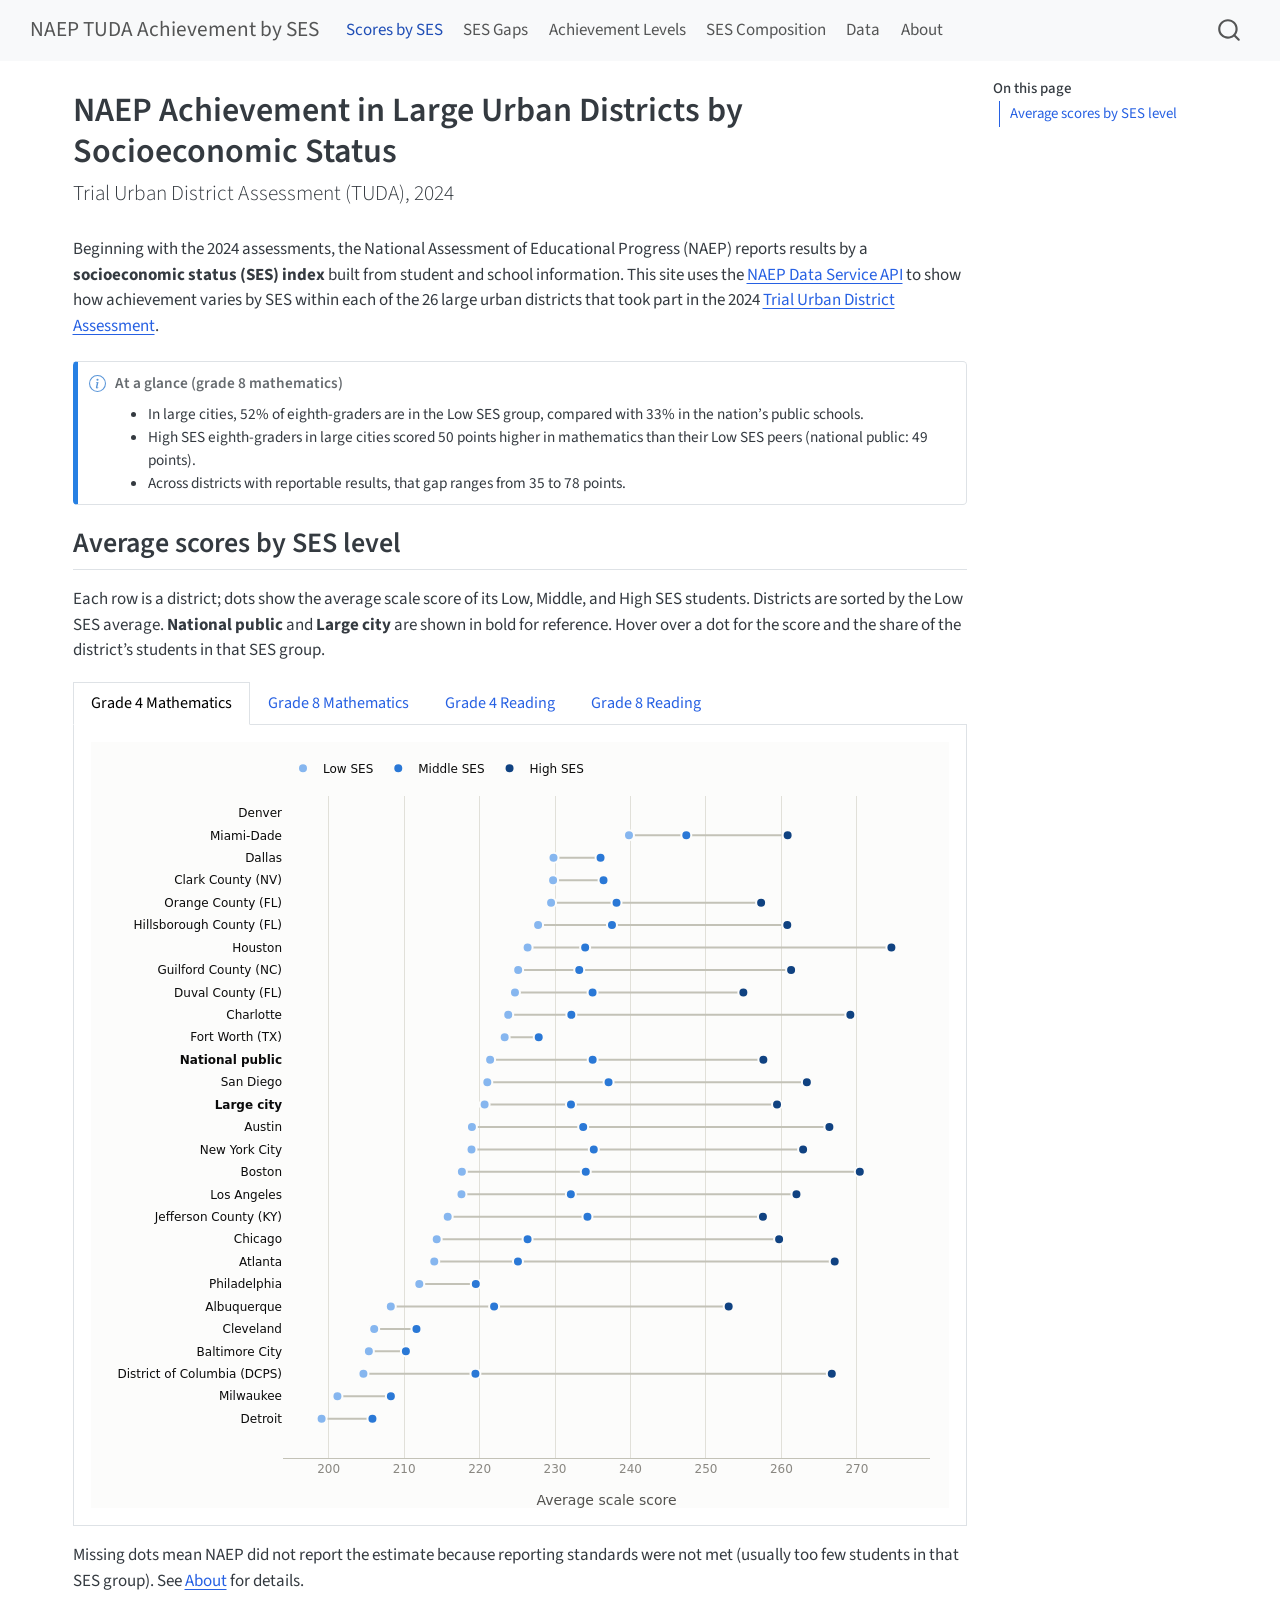
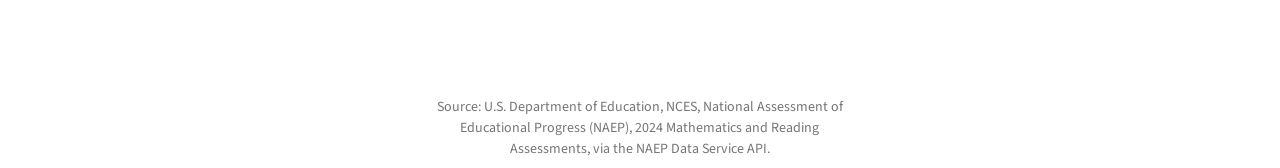
==== index.html @ d7915220 "Built site for gh-pages" ====
<!DOCTYPE html>
<html xmlns="http://www.w3.org/1999/xhtml" lang="en" xml:lang="en"><head>

<meta charset="utf-8">
<meta name="generator" content="quarto-1.10.18">

<meta name="viewport" content="width=device-width, initial-scale=1.0, user-scalable=yes">


<title>NAEP Achievement in Large Urban Districts by Socioeconomic Status – NAEP TUDA Achievement by SES</title>
<style>
/* Default styles provided by pandoc.
** See https://pandoc.org/MANUAL.html#variables-for-html for config info.
*/
span.smallcaps{font-variant: small-caps;}
div.columns{display: flex; gap: 1.5em;}
div.column{flex: auto;}
@media screen {
div.columns{gap: min(4vw, 1.5em);}
div.column{overflow-x: auto;}
}
div.hanging-indent{margin-left: 1.5em; text-indent: -1.5em;}
ul.task-list{list-style: none;}
ul.task-list li input[type="checkbox"] {
  width: 0.8em;
  margin: 0 0.8em 0.2em -1em; /* quarto-specific, see https://github.com/quarto-dev/quarto-cli/issues/4556 */ 
  vertical-align: middle;
}
</style>


<script src="site_libs/quarto-nav/quarto-nav.js"></script>
<script src="site_libs/quarto-nav/headroom.min.js"></script>
<script src="site_libs/clipboard/clipboard.min.js"></script>
<script src="site_libs/quarto-search/autocomplete.umd.js"></script>
<script src="site_libs/quarto-search/fuse.min.js"></script>
<script src="site_libs/quarto-search/quarto-search.js"></script>
<meta name="quarto:offset" content="./">
<script src="site_libs/quarto-html/quarto.js" type="module"></script>
<script src="site_libs/quarto-html/tabsets/tabsets.js" type="module"></script>
<script src="site_libs/quarto-html/popper.min.js"></script>
<script src="site_libs/quarto-html/tippy.umd.min.js"></script>
<script src="site_libs/quarto-html/anchor.min.js"></script>
<link href="site_libs/quarto-html/tippy.css" rel="stylesheet">
<link href="site_libs/quarto-html/quarto-syntax-highlighting-64a204ab8560d761af7679ceaba22944.css" rel="stylesheet" id="quarto-text-highlighting-styles">
<script src="site_libs/bootstrap/bootstrap.min.js"></script>
<link href="site_libs/bootstrap/bootstrap-icons.css" rel="stylesheet">
<link href="site_libs/bootstrap/bootstrap-445b8638c3d06994fee0907d791121c4.min.css" rel="stylesheet" append-hash="true" id="quarto-bootstrap" data-mode="light">
<script id="quarto-search-options" type="application/json">{
  "location": "navbar",
  "copy-button": false,
  "collapse-after": 3,
  "panel-placement": "end",
  "type": "overlay",
  "limit": 50,
  "keyboard-shortcut": [
    "f",
    "/",
    "s"
  ],
  "show-item-context": false,
  "language": {
    "search-no-results-text": "No results",
    "search-matching-documents-text": "matching documents",
    "search-copy-link-title": "Copy link to search",
    "search-hide-matches-text": "Hide additional matches",
    "search-more-match-text": "more match in this document",
    "search-more-matches-text": "more matches in this document",
    "search-clear-button-title": "Clear",
    "search-text-placeholder": "",
    "search-detached-cancel-button-title": "Cancel",
    "search-submit-button-title": "Submit",
    "search-label": "Search"
  }
}</script>
<script src="site_libs/htmlwidgets-1.6.4/htmlwidgets.js"></script>
<script src="site_libs/plotly-binding-4.11.0/plotly.js"></script>
<script src="site_libs/typedarray-0.1/typedarray.min.js"></script>
<script src="site_libs/jquery-3.5.1/jquery.min.js"></script>
<link href="site_libs/crosstalk-1.2.2/css/crosstalk.min.css" rel="stylesheet">
<script src="site_libs/crosstalk-1.2.2/js/crosstalk.min.js"></script>
<link href="site_libs/plotly-htmlwidgets-css-2.11.1/plotly-htmlwidgets.css" rel="stylesheet">
<script src="site_libs/plotly-main-2.11.1/plotly-latest.min.js"></script>


<link rel="stylesheet" href="styles.css">
</head>

<body class="nav-fixed quarto-light">

<div id="quarto-search-results"></div>
  <header id="quarto-header" class="headroom fixed-top">
    <nav class="navbar navbar-expand-lg " data-bs-theme="dark">
      <div class="navbar-container container-fluid">
      <div class="navbar-brand-container mx-auto">
    <a class="navbar-brand" href="./index.html">
    <span class="navbar-title">NAEP TUDA Achievement by SES</span>
    </a>
  </div>
            <div id="quarto-search" class="" title="Search"></div>
          <button class="navbar-toggler" type="button" data-bs-toggle="collapse" data-bs-target="#navbarCollapse" aria-controls="navbarCollapse" role="menu" aria-expanded="false" aria-label="Toggle navigation" onclick="if (window.quartoToggleHeadroom) { window.quartoToggleHeadroom(); }">
  <span class="navbar-toggler-icon"></span>
</button>
          <div class="collapse navbar-collapse" id="navbarCollapse">
            <ul class="navbar-nav navbar-nav-scroll me-auto">
  <li class="nav-item">
    <a class="nav-link active" href="./index.html" aria-current="page"> 
<span class="menu-text">Scores by SES</span></a>
  </li>  
  <li class="nav-item">
    <a class="nav-link" href="./gaps.html"> 
<span class="menu-text">SES Gaps</span></a>
  </li>  
  <li class="nav-item">
    <a class="nav-link" href="./proficiency.html"> 
<span class="menu-text">Achievement Levels</span></a>
  </li>  
  <li class="nav-item">
    <a class="nav-link" href="./composition.html"> 
<span class="menu-text">SES Composition</span></a>
  </li>  
  <li class="nav-item">
    <a class="nav-link" href="./data.html"> 
<span class="menu-text">Data</span></a>
  </li>  
  <li class="nav-item">
    <a class="nav-link" href="./about.html"> 
<span class="menu-text">About</span></a>
  </li>  
</ul>
          </div> <!-- /navcollapse -->
            <div class="quarto-navbar-tools">
</div>
      </div> <!-- /container-fluid -->
    </nav>
</header>
<!-- content -->
<div id="quarto-content" class="quarto-container page-columns page-rows-contents page-layout-full page-navbar">
<!-- sidebar -->
<!-- margin-sidebar -->
    <div id="quarto-margin-sidebar" class="sidebar margin-sidebar">
        <nav id="TOC" role="doc-toc" class="toc-active">
    <h2 id="toc-title">On this page</h2>
   
  <ul>
  <li><a href="#average-scores-by-ses-level" id="toc-average-scores-by-ses-level" class="nav-link active" data-scroll-target="#average-scores-by-ses-level">Average scores by SES level</a></li>
  </ul>
</nav>
    </div>
<!-- main -->
<main class="content column-page-left" id="quarto-document-content">

<header id="title-block-header" class="quarto-title-block default">
<div class="quarto-title">
<h1 class="title">NAEP Achievement in Large Urban Districts by Socioeconomic Status</h1>
<p class="subtitle lead">Trial Urban District Assessment (TUDA), 2024</p>
</div>



<div class="quarto-title-meta column-page-left">

    
  
    
  </div>
  


</header>


<p>Beginning with the 2024 assessments, the National Assessment of Educational Progress (NAEP) reports results by a <strong>socioeconomic status (SES) index</strong> built from student and school information. This site uses the <a href="https://www.nationsreportcard.gov/api_documentation.aspx">NAEP Data Service API</a> to show how achievement varies by SES within each of the 26 large urban districts that took part in the 2024 <a href="https://www.nationsreportcard.gov/tuda/">Trial Urban District Assessment</a>.</p>
<div class="callout callout-style-simple callout-note callout-titled">
<div class="callout-header d-flex align-content-center">
<div class="callout-icon-container">
<i class="callout-icon"></i>
</div>
<div class="callout-title-container flex-fill">
<span class="screen-reader-only">Note</span>At a glance (grade 8 mathematics)
</div>
</div>
<div class="callout-body-container callout-body">
<ul>
<li>In large cities, 52% of eighth-graders are in the Low SES group, compared with 33% in the nation’s public schools.</li>
<li>High SES eighth-graders in large cities scored 50 points higher in mathematics than their Low SES peers (national public: 49 points).</li>
<li>Across districts with reportable results, that gap ranges from 35 to 78 points.</li>
</ul>
</div>
</div>
<section id="average-scores-by-ses-level" class="level2">
<h2 class="anchored" data-anchor-id="average-scores-by-ses-level">Average scores by SES level</h2>
<p>Each row is a district; dots show the average scale score of its Low, Middle, and High SES students. Districts are sorted by the Low SES average. <strong>National public</strong> and <strong>Large city</strong> are shown in bold for reference. Hover over a dot for the score and the share of the district’s students in that SES group.</p>
<div class="tabset-margin-container"></div><div class="panel-tabset">
<ul class="nav nav-tabs" role="tablist"><li class="nav-item" role="presentation"><a class="nav-link active" id="tabset-1-1-tab" data-bs-toggle="tab" data-bs-target="#tabset-1-1" role="tab" aria-controls="tabset-1-1" aria-selected="true" href="">Grade 4 Mathematics</a></li><li class="nav-item" role="presentation"><a class="nav-link" id="tabset-1-2-tab" data-bs-toggle="tab" data-bs-target="#tabset-1-2" role="tab" aria-controls="tabset-1-2" aria-selected="false" href="">Grade 8 Mathematics</a></li><li class="nav-item" role="presentation"><a class="nav-link" id="tabset-1-3-tab" data-bs-toggle="tab" data-bs-target="#tabset-1-3" role="tab" aria-controls="tabset-1-3" aria-selected="false" href="">Grade 4 Reading</a></li><li class="nav-item" role="presentation"><a class="nav-link" id="tabset-1-4-tab" data-bs-toggle="tab" data-bs-target="#tabset-1-4" role="tab" aria-controls="tabset-1-4" aria-selected="false" href="">Grade 8 Reading</a></li></ul>
<div class="tab-content">
<div id="tabset-1-1" class="tab-pane active" role="tabpanel" aria-labelledby="tabset-1-1-tab">
<div class="cell">
<div class="cell-output-display">
<div id="htmlwidget-77c3eb3657fdde3397c4" style="width:100%;height:766px;" class="plotly html-widget"></div>
<script type="application/json" data-for="htmlwidget-77c3eb3657fdde3397c4">{"x":{"visdat":{"97fb4b61bd40":["function () ","plotlyVisDat"],"97fb7dcfdb69":["function () ","data"],"97fb594e0b06":["function () ","data"],"97fb12b5e4b8":["function () ","data"],"97fb63baf5a0":["function () ","data"]},"cur_data":"97fb63baf5a0","attrs":{"97fb7dcfdb69":{"alpha_stroke":1,"sizes":[10,100],"spans":[1,20],"x":{},"y":{},"xend":{},"yend":{},"type":"scatter","mode":"lines","line":{"color":"#c3c2b7","width":2},"hoverinfo":"skip","showlegend":false,"inherit":true},"97fb594e0b06":{"alpha_stroke":1,"sizes":[10,100],"spans":[1,20],"x":{},"y":{},"type":"scatter","mode":"markers","name":"Low SES","marker":{"color":"#86b6ef","size":10,"line":{"color":"#fcfcfb","width":2}},"customdata":{},"text":{},"hovertemplate":"<b>%{customdata}<\/b><br>Low SES: %{x:.0f}<br>Share of students: %{text}<extra><\/extra>","inherit":true},"97fb12b5e4b8":{"alpha_stroke":1,"sizes":[10,100],"spans":[1,20],"x":{},"y":{},"type":"scatter","mode":"markers","name":"Middle SES","marker":{"color":"#2a78d6","size":10,"line":{"color":"#fcfcfb","width":2}},"customdata":{},"text":{},"hovertemplate":"<b>%{customdata}<\/b><br>Middle SES: %{x:.0f}<br>Share of students: %{text}<extra><\/extra>","inherit":true},"97fb63baf5a0":{"alpha_stroke":1,"sizes":[10,100],"spans":[1,20],"x":{},"y":{},"type":"scatter","mode":"markers","name":"High SES","marker":{"color":"#104281","size":10,"line":{"color":"#fcfcfb","width":2}},"customdata":{},"text":{},"hovertemplate":"<b>%{customdata}<\/b><br>High SES: %{x:.0f}<br>Share of students: %{text}<extra><\/extra>","inherit":true}},"layout":{"margin":{"b":50,"l":60,"t":40,"r":20},"font":{"family":"system-ui, -apple-system, 'Segoe UI', sans-serif","color":"#52514e","size":12},"paper_bgcolor":"#fcfcfb","plot_bgcolor":"#fcfcfb","xaxis":{"domain":[0,1],"automargin":true,"title":"Average scale score","gridcolor":"#e1e0d9","zeroline":false,"linecolor":"#c3c2b7","tickfont":{"color":"#898781"}},"yaxis":{"domain":[0,1],"automargin":true,"title":"","gridcolor":"rgba(0,0,0,0)","tickfont":{"color":"#0b0b0b"},"categoryorder":"array","categoryarray":["Detroit","Milwaukee","District of Columbia (DCPS)","Baltimore City","Cleveland","Albuquerque","Philadelphia","Atlanta","Chicago","Jefferson County (KY)","Los Angeles","Boston","New York City","Austin","<b>Large city<\/b>","San Diego","<b>National public<\/b>","Fort Worth (TX)","Charlotte","Duval County (FL)","Guilford County (NC)","Houston","Hillsborough County (FL)","Orange County (FL)","Clark County (NV)","Dallas","Miami-Dade","Denver"],"type":"category"},"legend":{"orientation":"h","x":0,"y":1.02,"yanchor":"bottom","traceorder":"normal","font":{"color":"#0b0b0b"}},"hoverlabel":{"bgcolor":"white","font":{"color":"#0b0b0b"}},"hovermode":"closest","showlegend":true},"source":"A","config":{"modeBarButtonsToAdd":["hoverclosest","hovercompare"],"showSendToCloud":false,"displaylogo":false,"modeBarButtonsToRemove":["lasso2d","select2d","autoScale2d"]},"data":[{"x":[199.06322788654199,205.80032936658799,null,201.16159318889601,208.24326813242101,null,204.60704751500899,266.67843219557801,null,205.327486972418,210.23222507175299,null,206.03425907283801,211.634634511044,null,208.23436334067699,253.012061433518,null,212.00904046042501,219.49975511785601,null,213.99449206888599,267.06409106396899,null,214.319016986523,259.69362821905401,null,215.77530086307399,257.55110117809897,null,217.59875626823199,261.99310019944397,null,217.65548821873799,270.38819103745499,null,218.93009168835999,262.87402057597899,null,218.98576175281701,266.35828923544801,null,220.66603176184199,259.42011775616299,null,221.02468226899899,263.37337737195401,null,221.39695426960401,257.60680394133198,null,223.32423606680899,227.83772977391399,null,223.79627117935101,269.13676365831498,null,224.68923611214399,254.95611673412699,null,225.11444269890401,261.285081727472,null,226.363340211718,274.57653592278803,null,227.75382405950799,260.77610799924997,null,229.47572271335,257.30967504157002,null,229.741977160364,236.42324112761401,null,229.79540693913,236.03199437529801,null,239.80045256903901,260.82415903901801],"y":["Detroit","Detroit",null,"Milwaukee","Milwaukee",null,"District of Columbia (DCPS)","District of Columbia (DCPS)",null,"Baltimore City","Baltimore City",null,"Cleveland","Cleveland",null,"Albuquerque","Albuquerque",null,"Philadelphia","Philadelphia",null,"Atlanta","Atlanta",null,"Chicago","Chicago",null,"Jefferson County (KY)","Jefferson County (KY)",null,"Los Angeles","Los Angeles",null,"Boston","Boston",null,"New York City","New York City",null,"Austin","Austin",null,"<b>Large city<\/b>","<b>Large city<\/b>",null,"San Diego","San Diego",null,"<b>National public<\/b>","<b>National public<\/b>",null,"Fort Worth (TX)","Fort Worth (TX)",null,"Charlotte","Charlotte",null,"Duval County (FL)","Duval County (FL)",null,"Guilford County (NC)","Guilford County (NC)",null,"Houston","Houston",null,"Hillsborough County (FL)","Hillsborough County (FL)",null,"Orange County (FL)","Orange County (FL)",null,"Clark County (NV)","Clark County (NV)",null,"Dallas","Dallas",null,"Miami-Dade","Miami-Dade"],"type":"scatter","mode":"lines","line":{"color":"#c3c2b7","width":2},"hoverinfo":["skip","skip",null,"skip","skip",null,"skip","skip",null,"skip","skip",null,"skip","skip",null,"skip","skip",null,"skip","skip",null,"skip","skip",null,"skip","skip",null,"skip","skip",null,"skip","skip",null,"skip","skip",null,"skip","skip",null,"skip","skip",null,"skip","skip",null,"skip","skip",null,"skip","skip",null,"skip","skip",null,"skip","skip",null,"skip","skip",null,"skip","skip",null,"skip","skip",null,"skip","skip",null,"skip","skip",null,"skip","skip",null,"skip","skip",null,"skip","skip"],"showlegend":false,"marker":{"color":"rgba(31,119,180,1)","line":{"color":"rgba(31,119,180,1)"}},"error_y":{"color":"rgba(31,119,180,1)"},"error_x":{"color":"rgba(31,119,180,1)"},"xaxis":"x","yaxis":"y","frame":null},{"x":[199.06322788654199,201.16159318889601,204.60704751500899,205.327486972418,206.03425907283801,208.23436334067699,212.00904046042501,213.99449206888599,214.319016986523,215.77530086307399,217.59875626823199,217.65548821873799,218.93009168835999,218.98576175281701,220.66603176184199,221.02468226899899,221.39695426960401,223.32423606680899,223.79627117935101,224.68923611214399,225.11444269890401,226.363340211718,227.75382405950799,229.47572271335,229.741977160364,229.79540693913,239.80045256903901],"y":["Detroit","Milwaukee","District of Columbia (DCPS)","Baltimore City","Cleveland","Albuquerque","Philadelphia","Atlanta","Chicago","Jefferson County (KY)","Los Angeles","Boston","New York City","Austin","<b>Large city<\/b>","San Diego","<b>National public<\/b>","Fort Worth (TX)","Charlotte","Duval County (FL)","Guilford County (NC)","Houston","Hillsborough County (FL)","Orange County (FL)","Clark County (NV)","Dallas","Miami-Dade"],"type":"scatter","mode":"markers","name":"Low SES","marker":{"color":"#86b6ef","size":10,"line":{"color":"#fcfcfb","width":2}},"customdata":["Detroit","Milwaukee","District of Columbia (DCPS)","Baltimore City","Cleveland","Albuquerque","Philadelphia","Atlanta","Chicago","Jefferson County (KY)","Los Angeles","Boston","New York City","Austin","Large city","San Diego","National public","Fort Worth (TX)","Charlotte","Duval County (FL)","Guilford County (NC)","Houston","Hillsborough County (FL)","Orange County (FL)","Clark County (NV)","Dallas","Miami-Dade"],"text":["77%","63%","25%","58%","81%","36%","57%","50%","57%","50%","62%","48%","51%","31%","48%","35%","31%","75%","24%","30%","28%","66%","38%","27%","73%","71%","39%"],"hovertemplate":["<b>%{customdata}<\/b><br>Low SES: %{x:.0f}<br>Share of students: %{text}<extra><\/extra>","<b>%{customdata}<\/b><br>Low SES: %{x:.0f}<br>Share of students: %{text}<extra><\/extra>","<b>%{customdata}<\/b><br>Low SES: %{x:.0f}<br>Share of students: %{text}<extra><\/extra>","<b>%{customdata}<\/b><br>Low SES: %{x:.0f}<br>Share of students: %{text}<extra><\/extra>","<b>%{customdata}<\/b><br>Low SES: %{x:.0f}<br>Share of students: %{text}<extra><\/extra>","<b>%{customdata}<\/b><br>Low SES: %{x:.0f}<br>Share of students: %{text}<extra><\/extra>","<b>%{customdata}<\/b><br>Low SES: %{x:.0f}<br>Share of students: %{text}<extra><\/extra>","<b>%{customdata}<\/b><br>Low SES: %{x:.0f}<br>Share of students: %{text}<extra><\/extra>","<b>%{customdata}<\/b><br>Low SES: %{x:.0f}<br>Share of students: %{text}<extra><\/extra>","<b>%{customdata}<\/b><br>Low SES: %{x:.0f}<br>Share of students: %{text}<extra><\/extra>","<b>%{customdata}<\/b><br>Low SES: %{x:.0f}<br>Share of students: %{text}<extra><\/extra>","<b>%{customdata}<\/b><br>Low SES: %{x:.0f}<br>Share of students: %{text}<extra><\/extra>","<b>%{customdata}<\/b><br>Low SES: %{x:.0f}<br>Share of students: %{text}<extra><\/extra>","<b>%{customdata}<\/b><br>Low SES: %{x:.0f}<br>Share of students: %{text}<extra><\/extra>","<b>%{customdata}<\/b><br>Low SES: %{x:.0f}<br>Share of students: %{text}<extra><\/extra>","<b>%{customdata}<\/b><br>Low SES: %{x:.0f}<br>Share of students: %{text}<extra><\/extra>","<b>%{customdata}<\/b><br>Low SES: %{x:.0f}<br>Share of students: %{text}<extra><\/extra>","<b>%{customdata}<\/b><br>Low SES: %{x:.0f}<br>Share of students: %{text}<extra><\/extra>","<b>%{customdata}<\/b><br>Low SES: %{x:.0f}<br>Share of students: %{text}<extra><\/extra>","<b>%{customdata}<\/b><br>Low SES: %{x:.0f}<br>Share of students: %{text}<extra><\/extra>","<b>%{customdata}<\/b><br>Low SES: %{x:.0f}<br>Share of students: %{text}<extra><\/extra>","<b>%{customdata}<\/b><br>Low SES: %{x:.0f}<br>Share of students: %{text}<extra><\/extra>","<b>%{customdata}<\/b><br>Low SES: %{x:.0f}<br>Share of students: %{text}<extra><\/extra>","<b>%{customdata}<\/b><br>Low SES: %{x:.0f}<br>Share of students: %{text}<extra><\/extra>","<b>%{customdata}<\/b><br>Low SES: %{x:.0f}<br>Share of students: %{text}<extra><\/extra>","<b>%{customdata}<\/b><br>Low SES: %{x:.0f}<br>Share of students: %{text}<extra><\/extra>","<b>%{customdata}<\/b><br>Low SES: %{x:.0f}<br>Share of students: %{text}<extra><\/extra>"],"error_y":{"color":"rgba(255,127,14,1)"},"error_x":{"color":"rgba(255,127,14,1)"},"line":{"color":"rgba(255,127,14,1)"},"xaxis":"x","yaxis":"y","frame":null},{"x":[205.80032936658799,208.24326813242101,219.449668492548,210.23222507175299,211.634634511044,221.92557943276699,219.49975511785601,225.084889080583,226.36280088167601,234.29461842992899,232.09428256425201,234.07304455739799,235.134071983317,233.73077609399201,232.112996799884,237.09226991612201,234.98528957350899,227.83772977391399,232.16004228164601,234.973916626456,233.207685458778,233.99185471531899,237.544151511076,238.14976153931201,236.42324112761401,236.03199437529801,247.39385344961201],"y":["Detroit","Milwaukee","District of Columbia (DCPS)","Baltimore City","Cleveland","Albuquerque","Philadelphia","Atlanta","Chicago","Jefferson County (KY)","Los Angeles","Boston","New York City","Austin","<b>Large city<\/b>","San Diego","<b>National public<\/b>","Fort Worth (TX)","Charlotte","Duval County (FL)","Guilford County (NC)","Houston","Hillsborough County (FL)","Orange County (FL)","Clark County (NV)","Dallas","Miami-Dade"],"type":"scatter","mode":"markers","name":"Middle SES","marker":{"color":"#2a78d6","size":10,"line":{"color":"#fcfcfb","width":2}},"customdata":["Detroit","Milwaukee","District of Columbia (DCPS)","Baltimore City","Cleveland","Albuquerque","Philadelphia","Atlanta","Chicago","Jefferson County (KY)","Los Angeles","Boston","New York City","Austin","Large city","San Diego","National public","Fort Worth (TX)","Charlotte","Duval County (FL)","Guilford County (NC)","Houston","Hillsborough County (FL)","Orange County (FL)","Clark County (NV)","Dallas","Miami-Dade"],"text":["23%","29%","34%","36%","19%","41%","38%","24%","29%","37%","27%","34%","33%","27%","34%","36%","38%","21%","47%","47%","47%","23%","33%","45%","25%","23%","45%"],"hovertemplate":["<b>%{customdata}<\/b><br>Middle SES: %{x:.0f}<br>Share of students: %{text}<extra><\/extra>","<b>%{customdata}<\/b><br>Middle SES: %{x:.0f}<br>Share of students: %{text}<extra><\/extra>","<b>%{customdata}<\/b><br>Middle SES: %{x:.0f}<br>Share of students: %{text}<extra><\/extra>","<b>%{customdata}<\/b><br>Middle SES: %{x:.0f}<br>Share of students: %{text}<extra><\/extra>","<b>%{customdata}<\/b><br>Middle SES: %{x:.0f}<br>Share of students: %{text}<extra><\/extra>","<b>%{customdata}<\/b><br>Middle SES: %{x:.0f}<br>Share of students: %{text}<extra><\/extra>","<b>%{customdata}<\/b><br>Middle SES: %{x:.0f}<br>Share of students: %{text}<extra><\/extra>","<b>%{customdata}<\/b><br>Middle SES: %{x:.0f}<br>Share of students: %{text}<extra><\/extra>","<b>%{customdata}<\/b><br>Middle SES: %{x:.0f}<br>Share of students: %{text}<extra><\/extra>","<b>%{customdata}<\/b><br>Middle SES: %{x:.0f}<br>Share of students: %{text}<extra><\/extra>","<b>%{customdata}<\/b><br>Middle SES: %{x:.0f}<br>Share of students: %{text}<extra><\/extra>","<b>%{customdata}<\/b><br>Middle SES: %{x:.0f}<br>Share of students: %{text}<extra><\/extra>","<b>%{customdata}<\/b><br>Middle SES: %{x:.0f}<br>Share of students: %{text}<extra><\/extra>","<b>%{customdata}<\/b><br>Middle SES: %{x:.0f}<br>Share of students: %{text}<extra><\/extra>","<b>%{customdata}<\/b><br>Middle SES: %{x:.0f}<br>Share of students: %{text}<extra><\/extra>","<b>%{customdata}<\/b><br>Middle SES: %{x:.0f}<br>Share of students: %{text}<extra><\/extra>","<b>%{customdata}<\/b><br>Middle SES: %{x:.0f}<br>Share of students: %{text}<extra><\/extra>","<b>%{customdata}<\/b><br>Middle SES: %{x:.0f}<br>Share of students: %{text}<extra><\/extra>","<b>%{customdata}<\/b><br>Middle SES: %{x:.0f}<br>Share of students: %{text}<extra><\/extra>","<b>%{customdata}<\/b><br>Middle SES: %{x:.0f}<br>Share of students: %{text}<extra><\/extra>","<b>%{customdata}<\/b><br>Middle SES: %{x:.0f}<br>Share of students: %{text}<extra><\/extra>","<b>%{customdata}<\/b><br>Middle SES: %{x:.0f}<br>Share of students: %{text}<extra><\/extra>","<b>%{customdata}<\/b><br>Middle SES: %{x:.0f}<br>Share of students: %{text}<extra><\/extra>","<b>%{customdata}<\/b><br>Middle SES: %{x:.0f}<br>Share of students: %{text}<extra><\/extra>","<b>%{customdata}<\/b><br>Middle SES: %{x:.0f}<br>Share of students: %{text}<extra><\/extra>","<b>%{customdata}<\/b><br>Middle SES: %{x:.0f}<br>Share of students: %{text}<extra><\/extra>","<b>%{customdata}<\/b><br>Middle SES: %{x:.0f}<br>Share of students: %{text}<extra><\/extra>"],"error_y":{"color":"rgba(44,160,44,1)"},"error_x":{"color":"rgba(44,160,44,1)"},"line":{"color":"rgba(44,160,44,1)"},"xaxis":"x","yaxis":"y","frame":null},{"x":[266.67843219557801,253.012061433518,267.06409106396899,259.69362821905401,257.55110117809897,261.99310019944397,270.38819103745499,262.87402057597899,266.35828923544801,259.42011775616299,263.37337737195401,257.60680394133198,269.13676365831498,254.95611673412699,261.285081727472,274.57653592278803,260.77610799924997,257.30967504157002,260.82415903901801],"y":["District of Columbia (DCPS)","Albuquerque","Atlanta","Chicago","Jefferson County (KY)","Los Angeles","Boston","New York City","Austin","<b>Large city<\/b>","San Diego","<b>National public<\/b>","Charlotte","Duval County (FL)","Guilford County (NC)","Houston","Hillsborough County (FL)","Orange County (FL)","Miami-Dade"],"type":"scatter","mode":"markers","name":"High SES","marker":{"color":"#104281","size":10,"line":{"color":"#fcfcfb","width":2}},"customdata":["District of Columbia (DCPS)","Albuquerque","Atlanta","Chicago","Jefferson County (KY)","Los Angeles","Boston","New York City","Austin","Large city","San Diego","National public","Charlotte","Duval County (FL)","Guilford County (NC)","Houston","Hillsborough County (FL)","Orange County (FL)","Miami-Dade"],"text":["42%","23%","26%","14%","13%","12%","18%","15%","43%","18%","29%","31%","29%","23%","25%","11%","28%","28%","16%"],"hovertemplate":["<b>%{customdata}<\/b><br>High SES: %{x:.0f}<br>Share of students: %{text}<extra><\/extra>","<b>%{customdata}<\/b><br>High SES: %{x:.0f}<br>Share of students: %{text}<extra><\/extra>","<b>%{customdata}<\/b><br>High SES: %{x:.0f}<br>Share of students: %{text}<extra><\/extra>","<b>%{customdata}<\/b><br>High SES: %{x:.0f}<br>Share of students: %{text}<extra><\/extra>","<b>%{customdata}<\/b><br>High SES: %{x:.0f}<br>Share of students: %{text}<extra><\/extra>","<b>%{customdata}<\/b><br>High SES: %{x:.0f}<br>Share of students: %{text}<extra><\/extra>","<b>%{customdata}<\/b><br>High SES: %{x:.0f}<br>Share of students: %{text}<extra><\/extra>","<b>%{customdata}<\/b><br>High SES: %{x:.0f}<br>Share of students: %{text}<extra><\/extra>","<b>%{customdata}<\/b><br>High SES: %{x:.0f}<br>Share of students: %{text}<extra><\/extra>","<b>%{customdata}<\/b><br>High SES: %{x:.0f}<br>Share of students: %{text}<extra><\/extra>","<b>%{customdata}<\/b><br>High SES: %{x:.0f}<br>Share of students: %{text}<extra><\/extra>","<b>%{customdata}<\/b><br>High SES: %{x:.0f}<br>Share of students: %{text}<extra><\/extra>","<b>%{customdata}<\/b><br>High SES: %{x:.0f}<br>Share of students: %{text}<extra><\/extra>","<b>%{customdata}<\/b><br>High SES: %{x:.0f}<br>Share of students: %{text}<extra><\/extra>","<b>%{customdata}<\/b><br>High SES: %{x:.0f}<br>Share of students: %{text}<extra><\/extra>","<b>%{customdata}<\/b><br>High SES: %{x:.0f}<br>Share of students: %{text}<extra><\/extra>","<b>%{customdata}<\/b><br>High SES: %{x:.0f}<br>Share of students: %{text}<extra><\/extra>","<b>%{customdata}<\/b><br>High SES: %{x:.0f}<br>Share of students: %{text}<extra><\/extra>","<b>%{customdata}<\/b><br>High SES: %{x:.0f}<br>Share of students: %{text}<extra><\/extra>"],"error_y":{"color":"rgba(214,39,40,1)"},"error_x":{"color":"rgba(214,39,40,1)"},"line":{"color":"rgba(214,39,40,1)"},"xaxis":"x","yaxis":"y","frame":null}],"highlight":{"on":"plotly_click","persistent":false,"dynamic":false,"selectize":false,"opacityDim":0.20000000000000001,"selected":{"opacity":1},"debounce":0},"shinyEvents":["plotly_hover","plotly_click","plotly_selected","plotly_relayout","plotly_brushed","plotly_brushing","plotly_clickannotation","plotly_doubleclick","plotly_deselect","plotly_afterplot","plotly_sunburstclick"],"base_url":"https://plot.ly"},"evals":[],"jsHooks":[]}</script>
</div>
</div>
</div>
<div id="tabset-1-2" class="tab-pane" role="tabpanel" aria-labelledby="tabset-1-2-tab">
<div class="cell">
<div class="cell-output-display">
<div id="htmlwidget-b3ca5e96cc736349a493" style="width:100%;height:766px;" class="plotly html-widget"></div>
<script type="application/json" data-for="htmlwidget-b3ca5e96cc736349a493">{"x":{"visdat":{"97fb73d08d0":["function () ","plotlyVisDat"],"97fb380d9366":["function () ","data"],"97fb3482a4a":["function () ","data"],"97fb76d061f4":["function () ","data"],"97fb6acf171c":["function () ","data"]},"cur_data":"97fb6acf171c","attrs":{"97fb380d9366":{"alpha_stroke":1,"sizes":[10,100],"spans":[1,20],"x":{},"y":{},"xend":{},"yend":{},"type":"scatter","mode":"lines","line":{"color":"#c3c2b7","width":2},"hoverinfo":"skip","showlegend":false,"inherit":true},"97fb3482a4a":{"alpha_stroke":1,"sizes":[10,100],"spans":[1,20],"x":{},"y":{},"type":"scatter","mode":"markers","name":"Low SES","marker":{"color":"#86b6ef","size":10,"line":{"color":"#fcfcfb","width":2}},"customdata":{},"text":{},"hovertemplate":"<b>%{customdata}<\/b><br>Low SES: %{x:.0f}<br>Share of students: %{text}<extra><\/extra>","inherit":true},"97fb76d061f4":{"alpha_stroke":1,"sizes":[10,100],"spans":[1,20],"x":{},"y":{},"type":"scatter","mode":"markers","name":"Middle SES","marker":{"color":"#2a78d6","size":10,"line":{"color":"#fcfcfb","width":2}},"customdata":{},"text":{},"hovertemplate":"<b>%{customdata}<\/b><br>Middle SES: %{x:.0f}<br>Share of students: %{text}<extra><\/extra>","inherit":true},"97fb6acf171c":{"alpha_stroke":1,"sizes":[10,100],"spans":[1,20],"x":{},"y":{},"type":"scatter","mode":"markers","name":"High SES","marker":{"color":"#104281","size":10,"line":{"color":"#fcfcfb","width":2}},"customdata":{},"text":{},"hovertemplate":"<b>%{customdata}<\/b><br>High SES: %{x:.0f}<br>Share of students: %{text}<extra><\/extra>","inherit":true}},"layout":{"margin":{"b":50,"l":60,"t":40,"r":20},"font":{"family":"system-ui, -apple-system, 'Segoe UI', sans-serif","color":"#52514e","size":12},"paper_bgcolor":"#fcfcfb","plot_bgcolor":"#fcfcfb","xaxis":{"domain":[0,1],"automargin":true,"title":"Average scale score","gridcolor":"#e1e0d9","zeroline":false,"linecolor":"#c3c2b7","tickfont":{"color":"#898781"}},"yaxis":{"domain":[0,1],"automargin":true,"title":"","gridcolor":"rgba(0,0,0,0)","tickfont":{"color":"#0b0b0b"},"categoryorder":"array","categoryarray":["District of Columbia (DCPS)","Detroit","Albuquerque","Baltimore City","Milwaukee","Cleveland","Jefferson County (KY)","Austin","Atlanta","Philadelphia","Duval County (FL)","Fort Worth (TX)","San Diego","Guilford County (NC)","Boston","Los Angeles","Orange County (FL)","Hillsborough County (FL)","<b>National public<\/b>","<b>Large city<\/b>","Charlotte","Houston","Chicago","Dallas","New York City","Clark County (NV)","Miami-Dade","Denver"],"type":"category"},"legend":{"orientation":"h","x":0,"y":1.02,"yanchor":"bottom","traceorder":"normal","font":{"color":"#0b0b0b"}},"hoverlabel":{"bgcolor":"white","font":{"color":"#0b0b0b"}},"hovermode":"closest","showlegend":true},"source":"A","config":{"modeBarButtonsToAdd":["hoverclosest","hovercompare"],"showSendToCloud":false,"displaylogo":false,"modeBarButtonsToRemove":["lasso2d","select2d","autoScale2d"]},"data":[{"x":[231.83709602222501,299.06470440436198,null,234.74749092020301,244.15360448447399,null,236.69431328662299,295.31241761845502,null,237.36783456241301,252.00572712270801,null,238.65560788975,251.42458932576801,null,240.31612245520199,240.31612245520199,null,240.55274669108601,301.89515540404898,null,242.674261945957,303.15452219972798,null,242.678334577409,301.68568145178898,null,243.07416001606001,259.62744704938899,null,243.69293758643599,289.99197901005499,null,245.096925768495,263.90901039615898,null,245.25786712313101,311.08571120699401,null,246.45261577979699,308.08076508276002,null,246.90804330403401,324.68126653288601,null,247.23286152552399,313.15065865531199,null,248.83390865727699,292.021825090589,null,249.234658598458,295.22167004197001,null,250.47619956266999,299.87155811170499,null,251.762372485611,301.92342978905401,null,252.93681190669901,313.35900508199802,null,253.030826359267,316.32152375383401,null,253.75492908913199,316.82874484497199,null,255.57278274700201,267.21918770436599,null,257.57560402460803,312.872967691935,null,258.98469030327402,284.80617890991402,null,259.70874616683898,295.110685088906],"y":["District of Columbia (DCPS)","District of Columbia (DCPS)",null,"Detroit","Detroit",null,"Albuquerque","Albuquerque",null,"Baltimore City","Baltimore City",null,"Milwaukee","Milwaukee",null,"Cleveland","Cleveland",null,"Jefferson County (KY)","Jefferson County (KY)",null,"Austin","Austin",null,"Atlanta","Atlanta",null,"Philadelphia","Philadelphia",null,"Duval County (FL)","Duval County (FL)",null,"Fort Worth (TX)","Fort Worth (TX)",null,"San Diego","San Diego",null,"Guilford County (NC)","Guilford County (NC)",null,"Boston","Boston",null,"Los Angeles","Los Angeles",null,"Orange County (FL)","Orange County (FL)",null,"Hillsborough County (FL)","Hillsborough County (FL)",null,"<b>National public<\/b>","<b>National public<\/b>",null,"<b>Large city<\/b>","<b>Large city<\/b>",null,"Charlotte","Charlotte",null,"Houston","Houston",null,"Chicago","Chicago",null,"Dallas","Dallas",null,"New York City","New York City",null,"Clark County (NV)","Clark County (NV)",null,"Miami-Dade","Miami-Dade"],"type":"scatter","mode":"lines","line":{"color":"#c3c2b7","width":2},"hoverinfo":["skip","skip",null,"skip","skip",null,"skip","skip",null,"skip","skip",null,"skip","skip",null,"skip","skip",null,"skip","skip",null,"skip","skip",null,"skip","skip",null,"skip","skip",null,"skip","skip",null,"skip","skip",null,"skip","skip",null,"skip","skip",null,"skip","skip",null,"skip","skip",null,"skip","skip",null,"skip","skip",null,"skip","skip",null,"skip","skip",null,"skip","skip",null,"skip","skip",null,"skip","skip",null,"skip","skip",null,"skip","skip",null,"skip","skip",null,"skip","skip"],"showlegend":false,"marker":{"color":"rgba(31,119,180,1)","line":{"color":"rgba(31,119,180,1)"}},"error_y":{"color":"rgba(31,119,180,1)"},"error_x":{"color":"rgba(31,119,180,1)"},"xaxis":"x","yaxis":"y","frame":null},{"x":[231.83709602222501,234.74749092020301,236.69431328662299,237.36783456241301,238.65560788975,240.31612245520199,240.55274669108601,242.674261945957,242.678334577409,243.07416001606001,243.69293758643599,245.096925768495,245.25786712313101,246.45261577979699,246.90804330403401,247.23286152552399,248.83390865727699,249.234658598458,250.47619956266999,251.762372485611,252.93681190669901,253.030826359267,253.75492908913199,255.57278274700201,257.57560402460803,258.98469030327402,259.70874616683898],"y":["District of Columbia (DCPS)","Detroit","Albuquerque","Baltimore City","Milwaukee","Cleveland","Jefferson County (KY)","Austin","Atlanta","Philadelphia","Duval County (FL)","Fort Worth (TX)","San Diego","Guilford County (NC)","Boston","Los Angeles","Orange County (FL)","Hillsborough County (FL)","<b>National public<\/b>","<b>Large city<\/b>","Charlotte","Houston","Chicago","Dallas","New York City","Clark County (NV)","Miami-Dade"],"type":"scatter","mode":"markers","name":"Low SES","marker":{"color":"#86b6ef","size":10,"line":{"color":"#fcfcfb","width":2}},"customdata":["District of Columbia (DCPS)","Detroit","Albuquerque","Baltimore City","Milwaukee","Cleveland","Jefferson County (KY)","Austin","Atlanta","Philadelphia","Duval County (FL)","Fort Worth (TX)","San Diego","Guilford County (NC)","Boston","Los Angeles","Orange County (FL)","Hillsborough County (FL)","National public","Large city","Charlotte","Houston","Chicago","Dallas","New York City","Clark County (NV)","Miami-Dade"],"text":["29%","81%","41%","65%","69%","93%","47%","32%","61%","65%","29%","75%","38%","34%","59%","69%","29%","34%","33%","52%","27%","69%","64%","78%","64%","88%","51%"],"hovertemplate":["<b>%{customdata}<\/b><br>Low SES: %{x:.0f}<br>Share of students: %{text}<extra><\/extra>","<b>%{customdata}<\/b><br>Low SES: %{x:.0f}<br>Share of students: %{text}<extra><\/extra>","<b>%{customdata}<\/b><br>Low SES: %{x:.0f}<br>Share of students: %{text}<extra><\/extra>","<b>%{customdata}<\/b><br>Low SES: %{x:.0f}<br>Share of students: %{text}<extra><\/extra>","<b>%{customdata}<\/b><br>Low SES: %{x:.0f}<br>Share of students: %{text}<extra><\/extra>","<b>%{customdata}<\/b><br>Low SES: %{x:.0f}<br>Share of students: %{text}<extra><\/extra>","<b>%{customdata}<\/b><br>Low SES: %{x:.0f}<br>Share of students: %{text}<extra><\/extra>","<b>%{customdata}<\/b><br>Low SES: %{x:.0f}<br>Share of students: %{text}<extra><\/extra>","<b>%{customdata}<\/b><br>Low SES: %{x:.0f}<br>Share of students: %{text}<extra><\/extra>","<b>%{customdata}<\/b><br>Low SES: %{x:.0f}<br>Share of students: %{text}<extra><\/extra>","<b>%{customdata}<\/b><br>Low SES: %{x:.0f}<br>Share of students: %{text}<extra><\/extra>","<b>%{customdata}<\/b><br>Low SES: %{x:.0f}<br>Share of students: %{text}<extra><\/extra>","<b>%{customdata}<\/b><br>Low SES: %{x:.0f}<br>Share of students: %{text}<extra><\/extra>","<b>%{customdata}<\/b><br>Low SES: %{x:.0f}<br>Share of students: %{text}<extra><\/extra>","<b>%{customdata}<\/b><br>Low SES: %{x:.0f}<br>Share of students: %{text}<extra><\/extra>","<b>%{customdata}<\/b><br>Low SES: %{x:.0f}<br>Share of students: %{text}<extra><\/extra>","<b>%{customdata}<\/b><br>Low SES: %{x:.0f}<br>Share of students: %{text}<extra><\/extra>","<b>%{customdata}<\/b><br>Low SES: %{x:.0f}<br>Share of students: %{text}<extra><\/extra>","<b>%{customdata}<\/b><br>Low SES: %{x:.0f}<br>Share of students: %{text}<extra><\/extra>","<b>%{customdata}<\/b><br>Low SES: %{x:.0f}<br>Share of students: %{text}<extra><\/extra>","<b>%{customdata}<\/b><br>Low SES: %{x:.0f}<br>Share of students: %{text}<extra><\/extra>","<b>%{customdata}<\/b><br>Low SES: %{x:.0f}<br>Share of students: %{text}<extra><\/extra>","<b>%{customdata}<\/b><br>Low SES: %{x:.0f}<br>Share of students: %{text}<extra><\/extra>","<b>%{customdata}<\/b><br>Low SES: %{x:.0f}<br>Share of students: %{text}<extra><\/extra>","<b>%{customdata}<\/b><br>Low SES: %{x:.0f}<br>Share of students: %{text}<extra><\/extra>","<b>%{customdata}<\/b><br>Low SES: %{x:.0f}<br>Share of students: %{text}<extra><\/extra>","<b>%{customdata}<\/b><br>Low SES: %{x:.0f}<br>Share of students: %{text}<extra><\/extra>"],"error_y":{"color":"rgba(255,127,14,1)"},"error_x":{"color":"rgba(255,127,14,1)"},"line":{"color":"rgba(255,127,14,1)"},"xaxis":"x","yaxis":"y","frame":null},{"x":[246.81001245515199,244.15360448447399,260.94365102810201,252.00572712270801,251.42458932576801,260.13429716703303,264.68146117516301,253.798102394159,259.62744704938899,257.50879849115699,263.90901039615898,280.31620315232999,269.233775604318,275.74509763976101,279.95580739298902,262.90570570262599,263.83770564277597,269.94687739835001,270.794315157401,267.16763333525302,274.44087414420801,275.987681392318,267.21918770436599,277.94305149400702,284.80617890991402,270.95753441273399],"y":["District of Columbia (DCPS)","Detroit","Albuquerque","Baltimore City","Milwaukee","Jefferson County (KY)","Austin","Atlanta","Philadelphia","Duval County (FL)","Fort Worth (TX)","San Diego","Guilford County (NC)","Boston","Los Angeles","Orange County (FL)","Hillsborough County (FL)","<b>National public<\/b>","<b>Large city<\/b>","Charlotte","Houston","Chicago","Dallas","New York City","Clark County (NV)","Miami-Dade"],"type":"scatter","mode":"markers","name":"Middle SES","marker":{"color":"#2a78d6","size":10,"line":{"color":"#fcfcfb","width":2}},"customdata":["District of Columbia (DCPS)","Detroit","Albuquerque","Baltimore City","Milwaukee","Jefferson County (KY)","Austin","Atlanta","Philadelphia","Duval County (FL)","Fort Worth (TX)","San Diego","Guilford County (NC)","Boston","Los Angeles","Orange County (FL)","Hillsborough County (FL)","National public","Large city","Charlotte","Houston","Chicago","Dallas","New York City","Clark County (NV)","Miami-Dade"],"text":["38%","19%","42%","30%","25%","40%","27%","19%","28%","47%","19%","36%","46%","30%","23%","45%","41%","38%","32%","46%","20%","26%","18%","29%","12%","38%"],"hovertemplate":["<b>%{customdata}<\/b><br>Middle SES: %{x:.0f}<br>Share of students: %{text}<extra><\/extra>","<b>%{customdata}<\/b><br>Middle SES: %{x:.0f}<br>Share of students: %{text}<extra><\/extra>","<b>%{customdata}<\/b><br>Middle SES: %{x:.0f}<br>Share of students: %{text}<extra><\/extra>","<b>%{customdata}<\/b><br>Middle SES: %{x:.0f}<br>Share of students: %{text}<extra><\/extra>","<b>%{customdata}<\/b><br>Middle SES: %{x:.0f}<br>Share of students: %{text}<extra><\/extra>","<b>%{customdata}<\/b><br>Middle SES: %{x:.0f}<br>Share of students: %{text}<extra><\/extra>","<b>%{customdata}<\/b><br>Middle SES: %{x:.0f}<br>Share of students: %{text}<extra><\/extra>","<b>%{customdata}<\/b><br>Middle SES: %{x:.0f}<br>Share of students: %{text}<extra><\/extra>","<b>%{customdata}<\/b><br>Middle SES: %{x:.0f}<br>Share of students: %{text}<extra><\/extra>","<b>%{customdata}<\/b><br>Middle SES: %{x:.0f}<br>Share of students: %{text}<extra><\/extra>","<b>%{customdata}<\/b><br>Middle SES: %{x:.0f}<br>Share of students: %{text}<extra><\/extra>","<b>%{customdata}<\/b><br>Middle SES: %{x:.0f}<br>Share of students: %{text}<extra><\/extra>","<b>%{customdata}<\/b><br>Middle SES: %{x:.0f}<br>Share of students: %{text}<extra><\/extra>","<b>%{customdata}<\/b><br>Middle SES: %{x:.0f}<br>Share of students: %{text}<extra><\/extra>","<b>%{customdata}<\/b><br>Middle SES: %{x:.0f}<br>Share of students: %{text}<extra><\/extra>","<b>%{customdata}<\/b><br>Middle SES: %{x:.0f}<br>Share of students: %{text}<extra><\/extra>","<b>%{customdata}<\/b><br>Middle SES: %{x:.0f}<br>Share of students: %{text}<extra><\/extra>","<b>%{customdata}<\/b><br>Middle SES: %{x:.0f}<br>Share of students: %{text}<extra><\/extra>","<b>%{customdata}<\/b><br>Middle SES: %{x:.0f}<br>Share of students: %{text}<extra><\/extra>","<b>%{customdata}<\/b><br>Middle SES: %{x:.0f}<br>Share of students: %{text}<extra><\/extra>","<b>%{customdata}<\/b><br>Middle SES: %{x:.0f}<br>Share of students: %{text}<extra><\/extra>","<b>%{customdata}<\/b><br>Middle SES: %{x:.0f}<br>Share of students: %{text}<extra><\/extra>","<b>%{customdata}<\/b><br>Middle SES: %{x:.0f}<br>Share of students: %{text}<extra><\/extra>","<b>%{customdata}<\/b><br>Middle SES: %{x:.0f}<br>Share of students: %{text}<extra><\/extra>","<b>%{customdata}<\/b><br>Middle SES: %{x:.0f}<br>Share of students: %{text}<extra><\/extra>","<b>%{customdata}<\/b><br>Middle SES: %{x:.0f}<br>Share of students: %{text}<extra><\/extra>"],"error_y":{"color":"rgba(44,160,44,1)"},"error_x":{"color":"rgba(44,160,44,1)"},"line":{"color":"rgba(44,160,44,1)"},"xaxis":"x","yaxis":"y","frame":null},{"x":[299.06470440436198,295.31241761845502,301.89515540404898,303.15452219972798,301.68568145178898,289.99197901005499,311.08571120699401,308.08076508276002,324.68126653288601,313.15065865531199,292.021825090589,295.22167004197001,299.87155811170499,301.92342978905401,313.35900508199802,316.32152375383401,316.82874484497199,312.872967691935,295.110685088906],"y":["District of Columbia (DCPS)","Albuquerque","Jefferson County (KY)","Austin","Atlanta","Duval County (FL)","San Diego","Guilford County (NC)","Boston","Los Angeles","Orange County (FL)","Hillsborough County (FL)","<b>National public<\/b>","<b>Large city<\/b>","Charlotte","Houston","Chicago","New York City","Miami-Dade"],"type":"scatter","mode":"markers","name":"High SES","marker":{"color":"#104281","size":10,"line":{"color":"#fcfcfb","width":2}},"customdata":["District of Columbia (DCPS)","Albuquerque","Jefferson County (KY)","Austin","Atlanta","Duval County (FL)","San Diego","Guilford County (NC)","Boston","Los Angeles","Orange County (FL)","Hillsborough County (FL)","National public","Large city","Charlotte","Houston","Chicago","New York City","Miami-Dade"],"text":["33%","17%","13%","41%","20%","24%","26%","20%","11%","8%","26%","25%","29%","16%","27%","11%","10%","7%","11%"],"hovertemplate":["<b>%{customdata}<\/b><br>High SES: %{x:.0f}<br>Share of students: %{text}<extra><\/extra>","<b>%{customdata}<\/b><br>High SES: %{x:.0f}<br>Share of students: %{text}<extra><\/extra>","<b>%{customdata}<\/b><br>High SES: %{x:.0f}<br>Share of students: %{text}<extra><\/extra>","<b>%{customdata}<\/b><br>High SES: %{x:.0f}<br>Share of students: %{text}<extra><\/extra>","<b>%{customdata}<\/b><br>High SES: %{x:.0f}<br>Share of students: %{text}<extra><\/extra>","<b>%{customdata}<\/b><br>High SES: %{x:.0f}<br>Share of students: %{text}<extra><\/extra>","<b>%{customdata}<\/b><br>High SES: %{x:.0f}<br>Share of students: %{text}<extra><\/extra>","<b>%{customdata}<\/b><br>High SES: %{x:.0f}<br>Share of students: %{text}<extra><\/extra>","<b>%{customdata}<\/b><br>High SES: %{x:.0f}<br>Share of students: %{text}<extra><\/extra>","<b>%{customdata}<\/b><br>High SES: %{x:.0f}<br>Share of students: %{text}<extra><\/extra>","<b>%{customdata}<\/b><br>High SES: %{x:.0f}<br>Share of students: %{text}<extra><\/extra>","<b>%{customdata}<\/b><br>High SES: %{x:.0f}<br>Share of students: %{text}<extra><\/extra>","<b>%{customdata}<\/b><br>High SES: %{x:.0f}<br>Share of students: %{text}<extra><\/extra>","<b>%{customdata}<\/b><br>High SES: %{x:.0f}<br>Share of students: %{text}<extra><\/extra>","<b>%{customdata}<\/b><br>High SES: %{x:.0f}<br>Share of students: %{text}<extra><\/extra>","<b>%{customdata}<\/b><br>High SES: %{x:.0f}<br>Share of students: %{text}<extra><\/extra>","<b>%{customdata}<\/b><br>High SES: %{x:.0f}<br>Share of students: %{text}<extra><\/extra>","<b>%{customdata}<\/b><br>High SES: %{x:.0f}<br>Share of students: %{text}<extra><\/extra>","<b>%{customdata}<\/b><br>High SES: %{x:.0f}<br>Share of students: %{text}<extra><\/extra>"],"error_y":{"color":"rgba(214,39,40,1)"},"error_x":{"color":"rgba(214,39,40,1)"},"line":{"color":"rgba(214,39,40,1)"},"xaxis":"x","yaxis":"y","frame":null}],"highlight":{"on":"plotly_click","persistent":false,"dynamic":false,"selectize":false,"opacityDim":0.20000000000000001,"selected":{"opacity":1},"debounce":0},"shinyEvents":["plotly_hover","plotly_click","plotly_selected","plotly_relayout","plotly_brushed","plotly_brushing","plotly_clickannotation","plotly_doubleclick","plotly_deselect","plotly_afterplot","plotly_sunburstclick"],"base_url":"https://plot.ly"},"evals":[],"jsHooks":[]}</script>
</div>
</div>
</div>
<div id="tabset-1-3" class="tab-pane" role="tabpanel" aria-labelledby="tabset-1-3-tab">
<div class="cell">
<div class="cell-output-display">
<div id="htmlwidget-48ba0ce3d5f19fa9f5f3" style="width:100%;height:766px;" class="plotly html-widget"></div>
<script type="application/json" data-for="htmlwidget-48ba0ce3d5f19fa9f5f3">{"x":{"visdat":{"97fb2c9fc60":["function () ","plotlyVisDat"],"97fb1ad8040e":["function () ","data"],"97fb5bf240e6":["function () ","data"],"97fb7d82eb32":["function () ","data"],"97fb1e1f5ffe":["function () ","data"]},"cur_data":"97fb1e1f5ffe","attrs":{"97fb1ad8040e":{"alpha_stroke":1,"sizes":[10,100],"spans":[1,20],"x":{},"y":{},"xend":{},"yend":{},"type":"scatter","mode":"lines","line":{"color":"#c3c2b7","width":2},"hoverinfo":"skip","showlegend":false,"inherit":true},"97fb5bf240e6":{"alpha_stroke":1,"sizes":[10,100],"spans":[1,20],"x":{},"y":{},"type":"scatter","mode":"markers","name":"Low SES","marker":{"color":"#86b6ef","size":10,"line":{"color":"#fcfcfb","width":2}},"customdata":{},"text":{},"hovertemplate":"<b>%{customdata}<\/b><br>Low SES: %{x:.0f}<br>Share of students: %{text}<extra><\/extra>","inherit":true},"97fb7d82eb32":{"alpha_stroke":1,"sizes":[10,100],"spans":[1,20],"x":{},"y":{},"type":"scatter","mode":"markers","name":"Middle SES","marker":{"color":"#2a78d6","size":10,"line":{"color":"#fcfcfb","width":2}},"customdata":{},"text":{},"hovertemplate":"<b>%{customdata}<\/b><br>Middle SES: %{x:.0f}<br>Share of students: %{text}<extra><\/extra>","inherit":true},"97fb1e1f5ffe":{"alpha_stroke":1,"sizes":[10,100],"spans":[1,20],"x":{},"y":{},"type":"scatter","mode":"markers","name":"High SES","marker":{"color":"#104281","size":10,"line":{"color":"#fcfcfb","width":2}},"customdata":{},"text":{},"hovertemplate":"<b>%{customdata}<\/b><br>High SES: %{x:.0f}<br>Share of students: %{text}<extra><\/extra>","inherit":true}},"layout":{"margin":{"b":50,"l":60,"t":40,"r":20},"font":{"family":"system-ui, -apple-system, 'Segoe UI', sans-serif","color":"#52514e","size":12},"paper_bgcolor":"#fcfcfb","plot_bgcolor":"#fcfcfb","xaxis":{"domain":[0,1],"automargin":true,"title":"Average scale score","gridcolor":"#e1e0d9","zeroline":false,"linecolor":"#c3c2b7","tickfont":{"color":"#898781"}},"yaxis":{"domain":[0,1],"automargin":true,"title":"","gridcolor":"rgba(0,0,0,0)","tickfont":{"color":"#0b0b0b"},"categoryorder":"array","categoryarray":["Milwaukee","Detroit","Albuquerque","Baltimore City","District of Columbia (DCPS)","Cleveland","Austin","Philadelphia","Charlotte","Chicago","Guilford County (NC)","Atlanta","New York City","Los Angeles","Duval County (FL)","Fort Worth (TX)","Houston","Jefferson County (KY)","Dallas","<b>Large city<\/b>","<b>National public<\/b>","Boston","Orange County (FL)","Hillsborough County (FL)","San Diego","Clark County (NV)","Miami-Dade","Denver"],"type":"category"},"legend":{"orientation":"h","x":0,"y":1.02,"yanchor":"bottom","traceorder":"normal","font":{"color":"#0b0b0b"}},"hoverlabel":{"bgcolor":"white","font":{"color":"#0b0b0b"}},"hovermode":"closest","showlegend":true},"source":"A","config":{"modeBarButtonsToAdd":["hoverclosest","hovercompare"],"showSendToCloud":false,"displaylogo":false,"modeBarButtonsToRemove":["lasso2d","select2d","autoScale2d"]},"data":[{"x":[173.21854881313499,224.71933258952899,null,174.65527588214201,174.89350811954299,null,178.459901687768,238.97791561541001,null,181.91240198588901,236.19702025658901,null,184.08246315977601,248.55841950374301,null,183.66077854826599,184.45270740933699,null,185.58114187967499,245.28579332586301,null,189.196721610841,196.89272714137101,null,191.74127644615101,241.466118182169,null,192.406421804046,247.50783250762299,null,193.041749079873,239.13130333191299,null,193.805547119121,258.46373693034599,null,194.63698424688101,246.21112764303501,null,195.08831851038801,254.07298193555599,null,196.03408811632099,233.83729849062101,null,196.20553049277399,199.093319635038,null,196.27253336881799,249.202254249265,null,196.41547691925601,245.483218177292,null,196.49092978498001,209.944749491154,null,197.00925485878099,241.08533799405399,null,197.36408578296701,236.216391435936,null,198.72615324107801,255.018652966356,null,201.25070090625201,236.596319310529,null,202.40182500779301,245.26450709317299,null,205.23508081212401,249.57451010665801,null,208.927077843917,216.89510339446801,null,209.55460763199599,238.677546427495],"y":["Milwaukee","Milwaukee",null,"Detroit","Detroit",null,"Albuquerque","Albuquerque",null,"Baltimore City","Baltimore City",null,"District of Columbia (DCPS)","District of Columbia (DCPS)",null,"Cleveland","Cleveland",null,"Austin","Austin",null,"Philadelphia","Philadelphia",null,"Charlotte","Charlotte",null,"Chicago","Chicago",null,"Guilford County (NC)","Guilford County (NC)",null,"Atlanta","Atlanta",null,"New York City","New York City",null,"Los Angeles","Los Angeles",null,"Duval County (FL)","Duval County (FL)",null,"Fort Worth (TX)","Fort Worth (TX)",null,"Houston","Houston",null,"Jefferson County (KY)","Jefferson County (KY)",null,"Dallas","Dallas",null,"<b>Large city<\/b>","<b>Large city<\/b>",null,"<b>National public<\/b>","<b>National public<\/b>",null,"Boston","Boston",null,"Orange County (FL)","Orange County (FL)",null,"Hillsborough County (FL)","Hillsborough County (FL)",null,"San Diego","San Diego",null,"Clark County (NV)","Clark County (NV)",null,"Miami-Dade","Miami-Dade"],"type":"scatter","mode":"lines","line":{"color":"#c3c2b7","width":2},"hoverinfo":["skip","skip",null,"skip","skip",null,"skip","skip",null,"skip","skip",null,"skip","skip",null,"skip","skip",null,"skip","skip",null,"skip","skip",null,"skip","skip",null,"skip","skip",null,"skip","skip",null,"skip","skip",null,"skip","skip",null,"skip","skip",null,"skip","skip",null,"skip","skip",null,"skip","skip",null,"skip","skip",null,"skip","skip",null,"skip","skip",null,"skip","skip",null,"skip","skip",null,"skip","skip",null,"skip","skip",null,"skip","skip",null,"skip","skip",null,"skip","skip"],"showlegend":false,"marker":{"color":"rgba(31,119,180,1)","line":{"color":"rgba(31,119,180,1)"}},"error_y":{"color":"rgba(31,119,180,1)"},"error_x":{"color":"rgba(31,119,180,1)"},"xaxis":"x","yaxis":"y","frame":null},{"x":[173.21854881313499,174.89350811954299,178.459901687768,181.91240198588901,184.08246315977601,184.45270740933699,185.58114187967499,189.196721610841,191.74127644615101,192.406421804046,193.041749079873,193.805547119121,194.63698424688101,195.08831851038801,196.03408811632099,196.20553049277399,196.27253336881799,196.41547691925601,196.49092978498001,197.00925485878099,197.36408578296701,198.72615324107801,201.25070090625201,202.40182500779301,205.23508081212401,208.927077843917,209.55460763199599],"y":["Milwaukee","Detroit","Albuquerque","Baltimore City","District of Columbia (DCPS)","Cleveland","Austin","Philadelphia","Charlotte","Chicago","Guilford County (NC)","Atlanta","New York City","Los Angeles","Duval County (FL)","Fort Worth (TX)","Houston","Jefferson County (KY)","Dallas","<b>Large city<\/b>","<b>National public<\/b>","Boston","Orange County (FL)","Hillsborough County (FL)","San Diego","Clark County (NV)","Miami-Dade"],"type":"scatter","mode":"markers","name":"Low SES","marker":{"color":"#86b6ef","size":10,"line":{"color":"#fcfcfb","width":2}},"customdata":["Milwaukee","Detroit","Albuquerque","Baltimore City","District of Columbia (DCPS)","Cleveland","Austin","Philadelphia","Charlotte","Chicago","Guilford County (NC)","Atlanta","New York City","Los Angeles","Duval County (FL)","Fort Worth (TX)","Houston","Jefferson County (KY)","Dallas","Large city","National public","Boston","Orange County (FL)","Hillsborough County (FL)","San Diego","Clark County (NV)","Miami-Dade"],"text":["60%","78%","39%","55%","23%","83%","32%","56%","25%","58%","29%","49%","50%","62%","28%","71%","63%","50%","72%","48%","31%","45%","29%","34%","33%","75%","40%"],"hovertemplate":["<b>%{customdata}<\/b><br>Low SES: %{x:.0f}<br>Share of students: %{text}<extra><\/extra>","<b>%{customdata}<\/b><br>Low SES: %{x:.0f}<br>Share of students: %{text}<extra><\/extra>","<b>%{customdata}<\/b><br>Low SES: %{x:.0f}<br>Share of students: %{text}<extra><\/extra>","<b>%{customdata}<\/b><br>Low SES: %{x:.0f}<br>Share of students: %{text}<extra><\/extra>","<b>%{customdata}<\/b><br>Low SES: %{x:.0f}<br>Share of students: %{text}<extra><\/extra>","<b>%{customdata}<\/b><br>Low SES: %{x:.0f}<br>Share of students: %{text}<extra><\/extra>","<b>%{customdata}<\/b><br>Low SES: %{x:.0f}<br>Share of students: %{text}<extra><\/extra>","<b>%{customdata}<\/b><br>Low SES: %{x:.0f}<br>Share of students: %{text}<extra><\/extra>","<b>%{customdata}<\/b><br>Low SES: %{x:.0f}<br>Share of students: %{text}<extra><\/extra>","<b>%{customdata}<\/b><br>Low SES: %{x:.0f}<br>Share of students: %{text}<extra><\/extra>","<b>%{customdata}<\/b><br>Low SES: %{x:.0f}<br>Share of students: %{text}<extra><\/extra>","<b>%{customdata}<\/b><br>Low SES: %{x:.0f}<br>Share of students: %{text}<extra><\/extra>","<b>%{customdata}<\/b><br>Low SES: %{x:.0f}<br>Share of students: %{text}<extra><\/extra>","<b>%{customdata}<\/b><br>Low SES: %{x:.0f}<br>Share of students: %{text}<extra><\/extra>","<b>%{customdata}<\/b><br>Low SES: %{x:.0f}<br>Share of students: %{text}<extra><\/extra>","<b>%{customdata}<\/b><br>Low SES: %{x:.0f}<br>Share of students: %{text}<extra><\/extra>","<b>%{customdata}<\/b><br>Low SES: %{x:.0f}<br>Share of students: %{text}<extra><\/extra>","<b>%{customdata}<\/b><br>Low SES: %{x:.0f}<br>Share of students: %{text}<extra><\/extra>","<b>%{customdata}<\/b><br>Low SES: %{x:.0f}<br>Share of students: %{text}<extra><\/extra>","<b>%{customdata}<\/b><br>Low SES: %{x:.0f}<br>Share of students: %{text}<extra><\/extra>","<b>%{customdata}<\/b><br>Low SES: %{x:.0f}<br>Share of students: %{text}<extra><\/extra>","<b>%{customdata}<\/b><br>Low SES: %{x:.0f}<br>Share of students: %{text}<extra><\/extra>","<b>%{customdata}<\/b><br>Low SES: %{x:.0f}<br>Share of students: %{text}<extra><\/extra>","<b>%{customdata}<\/b><br>Low SES: %{x:.0f}<br>Share of students: %{text}<extra><\/extra>","<b>%{customdata}<\/b><br>Low SES: %{x:.0f}<br>Share of students: %{text}<extra><\/extra>","<b>%{customdata}<\/b><br>Low SES: %{x:.0f}<br>Share of students: %{text}<extra><\/extra>","<b>%{customdata}<\/b><br>Low SES: %{x:.0f}<br>Share of students: %{text}<extra><\/extra>"],"error_y":{"color":"rgba(255,127,14,1)"},"error_x":{"color":"rgba(255,127,14,1)"},"line":{"color":"rgba(255,127,14,1)"},"xaxis":"x","yaxis":"y","frame":null},{"x":[183.801280687608,174.65527588214201,204.760503425709,183.517205640718,200.545628784238,183.66077854826599,206.40687601666201,196.89272714137101,208.497462594263,205.14472057204301,208.94395157605999,201.73350002523301,216.78756218921799,214.22328887177,208.35359080228599,199.093319635038,210.67896779574301,215.76909802279201,209.944749491154,208.864612617517,211.54679225647399,214.59997970784701,217.722304990932,212.70082323970101,220.12015920019201,216.89510339446801,220.457971634091],"y":["Milwaukee","Detroit","Albuquerque","Baltimore City","District of Columbia (DCPS)","Cleveland","Austin","Philadelphia","Charlotte","Chicago","Guilford County (NC)","Atlanta","New York City","Los Angeles","Duval County (FL)","Fort Worth (TX)","Houston","Jefferson County (KY)","Dallas","<b>Large city<\/b>","<b>National public<\/b>","Boston","Orange County (FL)","Hillsborough County (FL)","San Diego","Clark County (NV)","Miami-Dade"],"type":"scatter","mode":"markers","name":"Middle SES","marker":{"color":"#2a78d6","size":10,"line":{"color":"#fcfcfb","width":2}},"customdata":["Milwaukee","Detroit","Albuquerque","Baltimore City","District of Columbia (DCPS)","Cleveland","Austin","Philadelphia","Charlotte","Chicago","Guilford County (NC)","Atlanta","New York City","Los Angeles","Duval County (FL)","Fort Worth (TX)","Houston","Jefferson County (KY)","Dallas","Large city","National public","Boston","Orange County (FL)","Hillsborough County (FL)","San Diego","Clark County (NV)","Miami-Dade"],"text":["33%","22%","41%","37%","34%","17%","28%","38%","46%","27%","45%","24%","33%","26%","46%","25%","25%","38%","22%","33%","38%","38%","44%","36%","37%","23%","44%"],"hovertemplate":["<b>%{customdata}<\/b><br>Middle SES: %{x:.0f}<br>Share of students: %{text}<extra><\/extra>","<b>%{customdata}<\/b><br>Middle SES: %{x:.0f}<br>Share of students: %{text}<extra><\/extra>","<b>%{customdata}<\/b><br>Middle SES: %{x:.0f}<br>Share of students: %{text}<extra><\/extra>","<b>%{customdata}<\/b><br>Middle SES: %{x:.0f}<br>Share of students: %{text}<extra><\/extra>","<b>%{customdata}<\/b><br>Middle SES: %{x:.0f}<br>Share of students: %{text}<extra><\/extra>","<b>%{customdata}<\/b><br>Middle SES: %{x:.0f}<br>Share of students: %{text}<extra><\/extra>","<b>%{customdata}<\/b><br>Middle SES: %{x:.0f}<br>Share of students: %{text}<extra><\/extra>","<b>%{customdata}<\/b><br>Middle SES: %{x:.0f}<br>Share of students: %{text}<extra><\/extra>","<b>%{customdata}<\/b><br>Middle SES: %{x:.0f}<br>Share of students: %{text}<extra><\/extra>","<b>%{customdata}<\/b><br>Middle SES: %{x:.0f}<br>Share of students: %{text}<extra><\/extra>","<b>%{customdata}<\/b><br>Middle SES: %{x:.0f}<br>Share of students: %{text}<extra><\/extra>","<b>%{customdata}<\/b><br>Middle SES: %{x:.0f}<br>Share of students: %{text}<extra><\/extra>","<b>%{customdata}<\/b><br>Middle SES: %{x:.0f}<br>Share of students: %{text}<extra><\/extra>","<b>%{customdata}<\/b><br>Middle SES: %{x:.0f}<br>Share of students: %{text}<extra><\/extra>","<b>%{customdata}<\/b><br>Middle SES: %{x:.0f}<br>Share of students: %{text}<extra><\/extra>","<b>%{customdata}<\/b><br>Middle SES: %{x:.0f}<br>Share of students: %{text}<extra><\/extra>","<b>%{customdata}<\/b><br>Middle SES: %{x:.0f}<br>Share of students: %{text}<extra><\/extra>","<b>%{customdata}<\/b><br>Middle SES: %{x:.0f}<br>Share of students: %{text}<extra><\/extra>","<b>%{customdata}<\/b><br>Middle SES: %{x:.0f}<br>Share of students: %{text}<extra><\/extra>","<b>%{customdata}<\/b><br>Middle SES: %{x:.0f}<br>Share of students: %{text}<extra><\/extra>","<b>%{customdata}<\/b><br>Middle SES: %{x:.0f}<br>Share of students: %{text}<extra><\/extra>","<b>%{customdata}<\/b><br>Middle SES: %{x:.0f}<br>Share of students: %{text}<extra><\/extra>","<b>%{customdata}<\/b><br>Middle SES: %{x:.0f}<br>Share of students: %{text}<extra><\/extra>","<b>%{customdata}<\/b><br>Middle SES: %{x:.0f}<br>Share of students: %{text}<extra><\/extra>","<b>%{customdata}<\/b><br>Middle SES: %{x:.0f}<br>Share of students: %{text}<extra><\/extra>","<b>%{customdata}<\/b><br>Middle SES: %{x:.0f}<br>Share of students: %{text}<extra><\/extra>","<b>%{customdata}<\/b><br>Middle SES: %{x:.0f}<br>Share of students: %{text}<extra><\/extra>"],"error_y":{"color":"rgba(44,160,44,1)"},"error_x":{"color":"rgba(44,160,44,1)"},"line":{"color":"rgba(44,160,44,1)"},"xaxis":"x","yaxis":"y","frame":null},{"x":[224.71933258952899,238.97791561541001,236.19702025658901,248.55841950374301,245.28579332586301,241.466118182169,247.50783250762299,239.13130333191299,258.46373693034599,246.21112764303501,254.07298193555599,233.83729849062101,249.202254249265,245.483218177292,241.08533799405399,236.216391435936,255.018652966356,236.596319310529,245.26450709317299,249.57451010665801,238.677546427495],"y":["Milwaukee","Albuquerque","Baltimore City","District of Columbia (DCPS)","Austin","Charlotte","Chicago","Guilford County (NC)","Atlanta","New York City","Los Angeles","Duval County (FL)","Houston","Jefferson County (KY)","<b>Large city<\/b>","<b>National public<\/b>","Boston","Orange County (FL)","Hillsborough County (FL)","San Diego","Miami-Dade"],"type":"scatter","mode":"markers","name":"High SES","marker":{"color":"#104281","size":10,"line":{"color":"#fcfcfb","width":2}},"customdata":["Milwaukee","Albuquerque","Baltimore City","District of Columbia (DCPS)","Austin","Charlotte","Chicago","Guilford County (NC)","Atlanta","New York City","Los Angeles","Duval County (FL)","Houston","Jefferson County (KY)","Large city","National public","Boston","Orange County (FL)","Hillsborough County (FL)","San Diego","Miami-Dade"],"text":["7%","21%","8%","43%","40%","29%","15%","26%","27%","16%","12%","25%","12%","11%","18%","31%","17%","28%","29%","30%","15%"],"hovertemplate":["<b>%{customdata}<\/b><br>High SES: %{x:.0f}<br>Share of students: %{text}<extra><\/extra>","<b>%{customdata}<\/b><br>High SES: %{x:.0f}<br>Share of students: %{text}<extra><\/extra>","<b>%{customdata}<\/b><br>High SES: %{x:.0f}<br>Share of students: %{text}<extra><\/extra>","<b>%{customdata}<\/b><br>High SES: %{x:.0f}<br>Share of students: %{text}<extra><\/extra>","<b>%{customdata}<\/b><br>High SES: %{x:.0f}<br>Share of students: %{text}<extra><\/extra>","<b>%{customdata}<\/b><br>High SES: %{x:.0f}<br>Share of students: %{text}<extra><\/extra>","<b>%{customdata}<\/b><br>High SES: %{x:.0f}<br>Share of students: %{text}<extra><\/extra>","<b>%{customdata}<\/b><br>High SES: %{x:.0f}<br>Share of students: %{text}<extra><\/extra>","<b>%{customdata}<\/b><br>High SES: %{x:.0f}<br>Share of students: %{text}<extra><\/extra>","<b>%{customdata}<\/b><br>High SES: %{x:.0f}<br>Share of students: %{text}<extra><\/extra>","<b>%{customdata}<\/b><br>High SES: %{x:.0f}<br>Share of students: %{text}<extra><\/extra>","<b>%{customdata}<\/b><br>High SES: %{x:.0f}<br>Share of students: %{text}<extra><\/extra>","<b>%{customdata}<\/b><br>High SES: %{x:.0f}<br>Share of students: %{text}<extra><\/extra>","<b>%{customdata}<\/b><br>High SES: %{x:.0f}<br>Share of students: %{text}<extra><\/extra>","<b>%{customdata}<\/b><br>High SES: %{x:.0f}<br>Share of students: %{text}<extra><\/extra>","<b>%{customdata}<\/b><br>High SES: %{x:.0f}<br>Share of students: %{text}<extra><\/extra>","<b>%{customdata}<\/b><br>High SES: %{x:.0f}<br>Share of students: %{text}<extra><\/extra>","<b>%{customdata}<\/b><br>High SES: %{x:.0f}<br>Share of students: %{text}<extra><\/extra>","<b>%{customdata}<\/b><br>High SES: %{x:.0f}<br>Share of students: %{text}<extra><\/extra>","<b>%{customdata}<\/b><br>High SES: %{x:.0f}<br>Share of students: %{text}<extra><\/extra>","<b>%{customdata}<\/b><br>High SES: %{x:.0f}<br>Share of students: %{text}<extra><\/extra>"],"error_y":{"color":"rgba(214,39,40,1)"},"error_x":{"color":"rgba(214,39,40,1)"},"line":{"color":"rgba(214,39,40,1)"},"xaxis":"x","yaxis":"y","frame":null}],"highlight":{"on":"plotly_click","persistent":false,"dynamic":false,"selectize":false,"opacityDim":0.20000000000000001,"selected":{"opacity":1},"debounce":0},"shinyEvents":["plotly_hover","plotly_click","plotly_selected","plotly_relayout","plotly_brushed","plotly_brushing","plotly_clickannotation","plotly_doubleclick","plotly_deselect","plotly_afterplot","plotly_sunburstclick"],"base_url":"https://plot.ly"},"evals":[],"jsHooks":[]}</script>
</div>
</div>
</div>
<div id="tabset-1-4" class="tab-pane" role="tabpanel" aria-labelledby="tabset-1-4-tab">
<div class="cell">
<div class="cell-output-display">
<div id="htmlwidget-c561ff5207813f8931ce" style="width:100%;height:766px;" class="plotly html-widget"></div>
<script type="application/json" data-for="htmlwidget-c561ff5207813f8931ce">{"x":{"visdat":{"97fb126bc7d5":["function () ","plotlyVisDat"],"97fb620c7a65":["function () ","data"],"97fb2137af2d":["function () ","data"],"97fb4ecdc464":["function () ","data"],"97fb2718a9a7":["function () ","data"]},"cur_data":"97fb2718a9a7","attrs":{"97fb620c7a65":{"alpha_stroke":1,"sizes":[10,100],"spans":[1,20],"x":{},"y":{},"xend":{},"yend":{},"type":"scatter","mode":"lines","line":{"color":"#c3c2b7","width":2},"hoverinfo":"skip","showlegend":false,"inherit":true},"97fb2137af2d":{"alpha_stroke":1,"sizes":[10,100],"spans":[1,20],"x":{},"y":{},"type":"scatter","mode":"markers","name":"Low SES","marker":{"color":"#86b6ef","size":10,"line":{"color":"#fcfcfb","width":2}},"customdata":{},"text":{},"hovertemplate":"<b>%{customdata}<\/b><br>Low SES: %{x:.0f}<br>Share of students: %{text}<extra><\/extra>","inherit":true},"97fb4ecdc464":{"alpha_stroke":1,"sizes":[10,100],"spans":[1,20],"x":{},"y":{},"type":"scatter","mode":"markers","name":"Middle SES","marker":{"color":"#2a78d6","size":10,"line":{"color":"#fcfcfb","width":2}},"customdata":{},"text":{},"hovertemplate":"<b>%{customdata}<\/b><br>Middle SES: %{x:.0f}<br>Share of students: %{text}<extra><\/extra>","inherit":true},"97fb2718a9a7":{"alpha_stroke":1,"sizes":[10,100],"spans":[1,20],"x":{},"y":{},"type":"scatter","mode":"markers","name":"High SES","marker":{"color":"#104281","size":10,"line":{"color":"#fcfcfb","width":2}},"customdata":{},"text":{},"hovertemplate":"<b>%{customdata}<\/b><br>High SES: %{x:.0f}<br>Share of students: %{text}<extra><\/extra>","inherit":true}},"layout":{"margin":{"b":50,"l":60,"t":40,"r":20},"font":{"family":"system-ui, -apple-system, 'Segoe UI', sans-serif","color":"#52514e","size":12},"paper_bgcolor":"#fcfcfb","plot_bgcolor":"#fcfcfb","xaxis":{"domain":[0,1],"automargin":true,"title":"Average scale score","gridcolor":"#e1e0d9","zeroline":false,"linecolor":"#c3c2b7","tickfont":{"color":"#898781"}},"yaxis":{"domain":[0,1],"automargin":true,"title":"","gridcolor":"rgba(0,0,0,0)","tickfont":{"color":"#0b0b0b"},"categoryorder":"array","categoryarray":["Austin","Albuquerque","Detroit","District of Columbia (DCPS)","Cleveland","Milwaukee","Fort Worth (TX)","Guilford County (NC)","Orange County (FL)","Baltimore City","Philadelphia","Boston","Jefferson County (KY)","Atlanta","Houston","Duval County (FL)","Charlotte","<b>National public<\/b>","Dallas","Los Angeles","Hillsborough County (FL)","<b>Large city<\/b>","San Diego","New York City","Chicago","Clark County (NV)","Miami-Dade","Denver"],"type":"category"},"legend":{"orientation":"h","x":0,"y":1.02,"yanchor":"bottom","traceorder":"normal","font":{"color":"#0b0b0b"}},"hoverlabel":{"bgcolor":"white","font":{"color":"#0b0b0b"}},"hovermode":"closest","showlegend":true},"source":"A","config":{"modeBarButtonsToAdd":["hoverclosest","hovercompare"],"showSendToCloud":false,"displaylogo":false,"modeBarButtonsToRemove":["lasso2d","select2d","autoScale2d"]},"data":[{"x":[219.20481276367801,283.61943272367,null,226.56279975495801,276.74259666351298,null,228.10118298356201,234.67457225219101,null,228.37318070137599,287.410346974807,null,231.55929873220401,231.55929873220401,null,232.28742434614301,250.25587365533499,null,233.163872136365,245.36471340767301,null,233.62744427143099,279.90114063656603,null,233.80951842464799,271.92540614969698,null,233.92746771146599,245.38684323713201,null,233.96379194355899,248.18000561631399,null,234.08559387797601,302.30350466808102,null,235.354468657561,288.09049368827499,null,236.93145744985901,293.16601457051303,null,237.26181426307599,288.49706809314,null,238.34386705774199,267.85491790393797,null,238.49090808938101,282.57340010569698,null,238.665197587021,279.38697658716802,null,239.11126622603899,255.853281790734,null,239.43459339180899,298.78281447234798,null,240.18086789838799,277.29458817075601,null,240.374853273111,282.51636003130102,null,240.87228891609001,292.62230995716902,null,244.10602673688501,294.96687476259598,null,246.89296178153199,294.83928769065699,null,247.32616761171101,269.86992725395498,null,250.960830665233,278.61961993085299],"y":["Austin","Austin",null,"Albuquerque","Albuquerque",null,"Detroit","Detroit",null,"District of Columbia (DCPS)","District of Columbia (DCPS)",null,"Cleveland","Cleveland",null,"Milwaukee","Milwaukee",null,"Fort Worth (TX)","Fort Worth (TX)",null,"Guilford County (NC)","Guilford County (NC)",null,"Orange County (FL)","Orange County (FL)",null,"Baltimore City","Baltimore City",null,"Philadelphia","Philadelphia",null,"Boston","Boston",null,"Jefferson County (KY)","Jefferson County (KY)",null,"Atlanta","Atlanta",null,"Houston","Houston",null,"Duval County (FL)","Duval County (FL)",null,"Charlotte","Charlotte",null,"<b>National public<\/b>","<b>National public<\/b>",null,"Dallas","Dallas",null,"Los Angeles","Los Angeles",null,"Hillsborough County (FL)","Hillsborough County (FL)",null,"<b>Large city<\/b>","<b>Large city<\/b>",null,"San Diego","San Diego",null,"New York City","New York City",null,"Chicago","Chicago",null,"Clark County (NV)","Clark County (NV)",null,"Miami-Dade","Miami-Dade"],"type":"scatter","mode":"lines","line":{"color":"#c3c2b7","width":2},"hoverinfo":["skip","skip",null,"skip","skip",null,"skip","skip",null,"skip","skip",null,"skip","skip",null,"skip","skip",null,"skip","skip",null,"skip","skip",null,"skip","skip",null,"skip","skip",null,"skip","skip",null,"skip","skip",null,"skip","skip",null,"skip","skip",null,"skip","skip",null,"skip","skip",null,"skip","skip",null,"skip","skip",null,"skip","skip",null,"skip","skip",null,"skip","skip",null,"skip","skip",null,"skip","skip",null,"skip","skip",null,"skip","skip",null,"skip","skip",null,"skip","skip"],"showlegend":false,"marker":{"color":"rgba(31,119,180,1)","line":{"color":"rgba(31,119,180,1)"}},"error_y":{"color":"rgba(31,119,180,1)"},"error_x":{"color":"rgba(31,119,180,1)"},"xaxis":"x","yaxis":"y","frame":null},{"x":[219.20481276367801,226.56279975495801,228.10118298356201,228.37318070137599,231.55929873220401,232.28742434614301,233.163872136365,233.62744427143099,233.80951842464799,233.92746771146599,233.96379194355899,234.08559387797601,235.354468657561,236.93145744985901,237.26181426307599,238.34386705774199,238.49090808938101,238.665197587021,239.11126622603899,239.43459339180899,240.18086789838799,240.374853273111,240.87228891609001,244.10602673688501,246.89296178153199,247.32616761171101,250.960830665233],"y":["Austin","Albuquerque","Detroit","District of Columbia (DCPS)","Cleveland","Milwaukee","Fort Worth (TX)","Guilford County (NC)","Orange County (FL)","Baltimore City","Philadelphia","Boston","Jefferson County (KY)","Atlanta","Houston","Duval County (FL)","Charlotte","<b>National public<\/b>","Dallas","Los Angeles","Hillsborough County (FL)","<b>Large city<\/b>","San Diego","New York City","Chicago","Clark County (NV)","Miami-Dade"],"type":"scatter","mode":"markers","name":"Low SES","marker":{"color":"#86b6ef","size":10,"line":{"color":"#fcfcfb","width":2}},"customdata":["Austin","Albuquerque","Detroit","District of Columbia (DCPS)","Cleveland","Milwaukee","Fort Worth (TX)","Guilford County (NC)","Orange County (FL)","Baltimore City","Philadelphia","Boston","Jefferson County (KY)","Atlanta","Houston","Duval County (FL)","Charlotte","National public","Dallas","Los Angeles","Hillsborough County (FL)","Large city","San Diego","New York City","Chicago","Clark County (NV)","Miami-Dade"],"text":["32%","39%","82%","26%","92%","69%","76%","31%","25%","62%","65%","60%","48%","60%","68%","30%","27%","33%","81%","67%","36%","51%","37%","65%","68%","87%","50%"],"hovertemplate":["<b>%{customdata}<\/b><br>Low SES: %{x:.0f}<br>Share of students: %{text}<extra><\/extra>","<b>%{customdata}<\/b><br>Low SES: %{x:.0f}<br>Share of students: %{text}<extra><\/extra>","<b>%{customdata}<\/b><br>Low SES: %{x:.0f}<br>Share of students: %{text}<extra><\/extra>","<b>%{customdata}<\/b><br>Low SES: %{x:.0f}<br>Share of students: %{text}<extra><\/extra>","<b>%{customdata}<\/b><br>Low SES: %{x:.0f}<br>Share of students: %{text}<extra><\/extra>","<b>%{customdata}<\/b><br>Low SES: %{x:.0f}<br>Share of students: %{text}<extra><\/extra>","<b>%{customdata}<\/b><br>Low SES: %{x:.0f}<br>Share of students: %{text}<extra><\/extra>","<b>%{customdata}<\/b><br>Low SES: %{x:.0f}<br>Share of students: %{text}<extra><\/extra>","<b>%{customdata}<\/b><br>Low SES: %{x:.0f}<br>Share of students: %{text}<extra><\/extra>","<b>%{customdata}<\/b><br>Low SES: %{x:.0f}<br>Share of students: %{text}<extra><\/extra>","<b>%{customdata}<\/b><br>Low SES: %{x:.0f}<br>Share of students: %{text}<extra><\/extra>","<b>%{customdata}<\/b><br>Low SES: %{x:.0f}<br>Share of students: %{text}<extra><\/extra>","<b>%{customdata}<\/b><br>Low SES: %{x:.0f}<br>Share of students: %{text}<extra><\/extra>","<b>%{customdata}<\/b><br>Low SES: %{x:.0f}<br>Share of students: %{text}<extra><\/extra>","<b>%{customdata}<\/b><br>Low SES: %{x:.0f}<br>Share of students: %{text}<extra><\/extra>","<b>%{customdata}<\/b><br>Low SES: %{x:.0f}<br>Share of students: %{text}<extra><\/extra>","<b>%{customdata}<\/b><br>Low SES: %{x:.0f}<br>Share of students: %{text}<extra><\/extra>","<b>%{customdata}<\/b><br>Low SES: %{x:.0f}<br>Share of students: %{text}<extra><\/extra>","<b>%{customdata}<\/b><br>Low SES: %{x:.0f}<br>Share of students: %{text}<extra><\/extra>","<b>%{customdata}<\/b><br>Low SES: %{x:.0f}<br>Share of students: %{text}<extra><\/extra>","<b>%{customdata}<\/b><br>Low SES: %{x:.0f}<br>Share of students: %{text}<extra><\/extra>","<b>%{customdata}<\/b><br>Low SES: %{x:.0f}<br>Share of students: %{text}<extra><\/extra>","<b>%{customdata}<\/b><br>Low SES: %{x:.0f}<br>Share of students: %{text}<extra><\/extra>","<b>%{customdata}<\/b><br>Low SES: %{x:.0f}<br>Share of students: %{text}<extra><\/extra>","<b>%{customdata}<\/b><br>Low SES: %{x:.0f}<br>Share of students: %{text}<extra><\/extra>","<b>%{customdata}<\/b><br>Low SES: %{x:.0f}<br>Share of students: %{text}<extra><\/extra>","<b>%{customdata}<\/b><br>Low SES: %{x:.0f}<br>Share of students: %{text}<extra><\/extra>"],"error_y":{"color":"rgba(255,127,14,1)"},"error_x":{"color":"rgba(255,127,14,1)"},"line":{"color":"rgba(255,127,14,1)"},"xaxis":"x","yaxis":"y","frame":null},{"x":[249.33857759366799,247.09124341695599,234.67457225219101,239.06270951038101,250.25587365533499,245.36471340767301,253.38398413215,249.26018245265701,245.38684323713201,248.18000561631399,261.14120085199397,257.95926450829103,256.53508364988102,258.50264218943897,244.53760624774799,248.019125843746,255.23879985141599,255.853281790734,261.39119607287199,252.24763289046601,257.33461234853002,267.31574061214297,266.79913460993203,261.75968610530498,269.86992725395498,254.83693689746499],"y":["Austin","Albuquerque","Detroit","District of Columbia (DCPS)","Milwaukee","Fort Worth (TX)","Guilford County (NC)","Orange County (FL)","Baltimore City","Philadelphia","Boston","Jefferson County (KY)","Atlanta","Houston","Duval County (FL)","Charlotte","<b>National public<\/b>","Dallas","Los Angeles","Hillsborough County (FL)","<b>Large city<\/b>","San Diego","New York City","Chicago","Clark County (NV)","Miami-Dade"],"type":"scatter","mode":"markers","name":"Middle SES","marker":{"color":"#2a78d6","size":10,"line":{"color":"#fcfcfb","width":2}},"customdata":["Austin","Albuquerque","Detroit","District of Columbia (DCPS)","Milwaukee","Fort Worth (TX)","Guilford County (NC)","Orange County (FL)","Baltimore City","Philadelphia","Boston","Jefferson County (KY)","Atlanta","Houston","Duval County (FL)","Charlotte","National public","Dallas","Los Angeles","Hillsborough County (FL)","Large city","San Diego","New York City","Chicago","Clark County (NV)","Miami-Dade"],"text":["27%","42%","17%","41%","24%","18%","47%","49%","32%","28%","28%","41%","20%","23%","45%","48%","38%","16%","26%","39%","33%","39%","28%","21%","13%","39%"],"hovertemplate":["<b>%{customdata}<\/b><br>Middle SES: %{x:.0f}<br>Share of students: %{text}<extra><\/extra>","<b>%{customdata}<\/b><br>Middle SES: %{x:.0f}<br>Share of students: %{text}<extra><\/extra>","<b>%{customdata}<\/b><br>Middle SES: %{x:.0f}<br>Share of students: %{text}<extra><\/extra>","<b>%{customdata}<\/b><br>Middle SES: %{x:.0f}<br>Share of students: %{text}<extra><\/extra>","<b>%{customdata}<\/b><br>Middle SES: %{x:.0f}<br>Share of students: %{text}<extra><\/extra>","<b>%{customdata}<\/b><br>Middle SES: %{x:.0f}<br>Share of students: %{text}<extra><\/extra>","<b>%{customdata}<\/b><br>Middle SES: %{x:.0f}<br>Share of students: %{text}<extra><\/extra>","<b>%{customdata}<\/b><br>Middle SES: %{x:.0f}<br>Share of students: %{text}<extra><\/extra>","<b>%{customdata}<\/b><br>Middle SES: %{x:.0f}<br>Share of students: %{text}<extra><\/extra>","<b>%{customdata}<\/b><br>Middle SES: %{x:.0f}<br>Share of students: %{text}<extra><\/extra>","<b>%{customdata}<\/b><br>Middle SES: %{x:.0f}<br>Share of students: %{text}<extra><\/extra>","<b>%{customdata}<\/b><br>Middle SES: %{x:.0f}<br>Share of students: %{text}<extra><\/extra>","<b>%{customdata}<\/b><br>Middle SES: %{x:.0f}<br>Share of students: %{text}<extra><\/extra>","<b>%{customdata}<\/b><br>Middle SES: %{x:.0f}<br>Share of students: %{text}<extra><\/extra>","<b>%{customdata}<\/b><br>Middle SES: %{x:.0f}<br>Share of students: %{text}<extra><\/extra>","<b>%{customdata}<\/b><br>Middle SES: %{x:.0f}<br>Share of students: %{text}<extra><\/extra>","<b>%{customdata}<\/b><br>Middle SES: %{x:.0f}<br>Share of students: %{text}<extra><\/extra>","<b>%{customdata}<\/b><br>Middle SES: %{x:.0f}<br>Share of students: %{text}<extra><\/extra>","<b>%{customdata}<\/b><br>Middle SES: %{x:.0f}<br>Share of students: %{text}<extra><\/extra>","<b>%{customdata}<\/b><br>Middle SES: %{x:.0f}<br>Share of students: %{text}<extra><\/extra>","<b>%{customdata}<\/b><br>Middle SES: %{x:.0f}<br>Share of students: %{text}<extra><\/extra>","<b>%{customdata}<\/b><br>Middle SES: %{x:.0f}<br>Share of students: %{text}<extra><\/extra>","<b>%{customdata}<\/b><br>Middle SES: %{x:.0f}<br>Share of students: %{text}<extra><\/extra>","<b>%{customdata}<\/b><br>Middle SES: %{x:.0f}<br>Share of students: %{text}<extra><\/extra>","<b>%{customdata}<\/b><br>Middle SES: %{x:.0f}<br>Share of students: %{text}<extra><\/extra>","<b>%{customdata}<\/b><br>Middle SES: %{x:.0f}<br>Share of students: %{text}<extra><\/extra>"],"error_y":{"color":"rgba(44,160,44,1)"},"error_x":{"color":"rgba(44,160,44,1)"},"line":{"color":"rgba(44,160,44,1)"},"xaxis":"x","yaxis":"y","frame":null},{"x":[283.61943272367,276.74259666351298,287.410346974807,279.90114063656603,271.92540614969698,302.30350466808102,288.09049368827499,293.16601457051303,288.49706809314,267.85491790393797,282.57340010569698,279.38697658716802,298.78281447234798,277.29458817075601,282.51636003130102,292.62230995716902,294.96687476259598,294.83928769065699,278.61961993085299],"y":["Austin","Albuquerque","District of Columbia (DCPS)","Guilford County (NC)","Orange County (FL)","Boston","Jefferson County (KY)","Atlanta","Houston","Duval County (FL)","Charlotte","<b>National public<\/b>","Los Angeles","Hillsborough County (FL)","<b>Large city<\/b>","San Diego","New York City","Chicago","Miami-Dade"],"type":"scatter","mode":"markers","name":"High SES","marker":{"color":"#104281","size":10,"line":{"color":"#fcfcfb","width":2}},"customdata":["Austin","Albuquerque","District of Columbia (DCPS)","Guilford County (NC)","Orange County (FL)","Boston","Jefferson County (KY)","Atlanta","Houston","Duval County (FL)","Charlotte","National public","Los Angeles","Hillsborough County (FL)","Large city","San Diego","New York City","Chicago","Miami-Dade"],"text":["41%","18%","33%","22%","25%","12%","11%","20%","10%","25%","25%","29%","7%","25%","16%","24%","7%","11%","11%"],"hovertemplate":["<b>%{customdata}<\/b><br>High SES: %{x:.0f}<br>Share of students: %{text}<extra><\/extra>","<b>%{customdata}<\/b><br>High SES: %{x:.0f}<br>Share of students: %{text}<extra><\/extra>","<b>%{customdata}<\/b><br>High SES: %{x:.0f}<br>Share of students: %{text}<extra><\/extra>","<b>%{customdata}<\/b><br>High SES: %{x:.0f}<br>Share of students: %{text}<extra><\/extra>","<b>%{customdata}<\/b><br>High SES: %{x:.0f}<br>Share of students: %{text}<extra><\/extra>","<b>%{customdata}<\/b><br>High SES: %{x:.0f}<br>Share of students: %{text}<extra><\/extra>","<b>%{customdata}<\/b><br>High SES: %{x:.0f}<br>Share of students: %{text}<extra><\/extra>","<b>%{customdata}<\/b><br>High SES: %{x:.0f}<br>Share of students: %{text}<extra><\/extra>","<b>%{customdata}<\/b><br>High SES: %{x:.0f}<br>Share of students: %{text}<extra><\/extra>","<b>%{customdata}<\/b><br>High SES: %{x:.0f}<br>Share of students: %{text}<extra><\/extra>","<b>%{customdata}<\/b><br>High SES: %{x:.0f}<br>Share of students: %{text}<extra><\/extra>","<b>%{customdata}<\/b><br>High SES: %{x:.0f}<br>Share of students: %{text}<extra><\/extra>","<b>%{customdata}<\/b><br>High SES: %{x:.0f}<br>Share of students: %{text}<extra><\/extra>","<b>%{customdata}<\/b><br>High SES: %{x:.0f}<br>Share of students: %{text}<extra><\/extra>","<b>%{customdata}<\/b><br>High SES: %{x:.0f}<br>Share of students: %{text}<extra><\/extra>","<b>%{customdata}<\/b><br>High SES: %{x:.0f}<br>Share of students: %{text}<extra><\/extra>","<b>%{customdata}<\/b><br>High SES: %{x:.0f}<br>Share of students: %{text}<extra><\/extra>","<b>%{customdata}<\/b><br>High SES: %{x:.0f}<br>Share of students: %{text}<extra><\/extra>","<b>%{customdata}<\/b><br>High SES: %{x:.0f}<br>Share of students: %{text}<extra><\/extra>"],"error_y":{"color":"rgba(214,39,40,1)"},"error_x":{"color":"rgba(214,39,40,1)"},"line":{"color":"rgba(214,39,40,1)"},"xaxis":"x","yaxis":"y","frame":null}],"highlight":{"on":"plotly_click","persistent":false,"dynamic":false,"selectize":false,"opacityDim":0.20000000000000001,"selected":{"opacity":1},"debounce":0},"shinyEvents":["plotly_hover","plotly_click","plotly_selected","plotly_relayout","plotly_brushed","plotly_brushing","plotly_clickannotation","plotly_doubleclick","plotly_deselect","plotly_afterplot","plotly_sunburstclick"],"base_url":"https://plot.ly"},"evals":[],"jsHooks":[]}</script>
</div>
</div>
</div>
</div>
</div>
<p>Missing dots mean NAEP did not report the estimate because reporting standards were not met (usually too few students in that SES group). See <a href="./about.html">About</a> for details.</p>


</section>

</main> <!-- /main -->
<script id="quarto-html-after-body" type="application/javascript">
  window.document.addEventListener("DOMContentLoaded", function (event) {
    const icon = "";
    const anchorJS = new window.AnchorJS();
    anchorJS.options = {
      placement: 'right',
      icon: icon
    };
    anchorJS.add('.anchored');
    const isCodeAnnotation = (el) => {
      for (const clz of el.classList) {
        if (clz.startsWith('code-annotation-')) {                     
          return true;
        }
      }
      return false;
    }
    const onCopySuccess = function(e) {
      // button target
      const button = e.trigger;
      // don't keep focus
      button.blur();
      // flash "checked"
      button.classList.add('code-copy-button-checked');
      var currentTitle = button.getAttribute("title");
      button.setAttribute("title", "Copied!");
      let tooltip;
      if (window.bootstrap) {
        button.setAttribute("data-bs-toggle", "tooltip");
        button.setAttribute("data-bs-placement", "left");
        button.setAttribute("data-bs-title", "Copied!");
        tooltip = new bootstrap.Tooltip(button, 
          { trigger: "manual", 
            customClass: "code-copy-button-tooltip",
            offset: [0, -8]});
        tooltip.show();    
      }
      setTimeout(function() {
        if (tooltip) {
          tooltip.hide();
          button.removeAttribute("data-bs-title");
          button.removeAttribute("data-bs-toggle");
          button.removeAttribute("data-bs-placement");
        }
        button.setAttribute("title", currentTitle);
        button.classList.remove('code-copy-button-checked');
      }, 1000);
      // clear code selection
      e.clearSelection();
    }
    const getTextToCopy = function(trigger) {
      const outerScaffold = trigger.parentElement.cloneNode(true);
      const codeEl = outerScaffold.querySelector('code');
      for (const childEl of codeEl.children) {
        if (isCodeAnnotation(childEl)) {
          childEl.remove();
        }
      }
      return codeEl.innerText;
    }
    const clipboard = new window.ClipboardJS('.code-copy-button:not([data-in-quarto-modal])', {
      text: getTextToCopy
    });
    clipboard.on('success', onCopySuccess);
    if (window.document.getElementById('quarto-embedded-source-code-modal')) {
      const clipboardModal = new window.ClipboardJS('.code-copy-button[data-in-quarto-modal]', {
        text: getTextToCopy,
        container: window.document.getElementById('quarto-embedded-source-code-modal')
      });
      clipboardModal.on('success', onCopySuccess);
    }
      var localhostRegex = new RegExp(/^(?:http|https):\/\/localhost\:?[0-9]*\//);
      var mailtoRegex = new RegExp(/^mailto:/);
        var filterRegex = new RegExp("https:\/\/DavidBamat\.github\.io\/TUDAs-SES\/");
      var isInternal = (href) => {
          return filterRegex.test(href) || localhostRegex.test(href) || mailtoRegex.test(href);
      }
      // Inspect non-navigation links and adorn them if external
     var links = window.document.querySelectorAll('a[href]:not(.nav-link):not(.navbar-brand):not(.toc-action):not(.sidebar-link):not(.sidebar-item-toggle):not(.pagination-link):not(.no-external):not([aria-hidden]):not(.dropdown-item):not(.quarto-navigation-tool):not(.about-link)');
      for (var i=0; i<links.length; i++) {
        const link = links[i];
        if (!isInternal(link.href)) {
          // undo the damage that might have been done by quarto-nav.js in the case of
          // links that we want to consider external
          if (link.dataset.originalHref !== undefined) {
            link.href = link.dataset.originalHref;
          }
        }
      }
    function tippyHover(el, contentFn, onTriggerFn, onUntriggerFn) {
      const config = {
        allowHTML: true,
        maxWidth: 500,
        delay: 100,
        arrow: false,
        appendTo: function(el) {
            return el.parentElement;
        },
        interactive: true,
        interactiveBorder: 10,
        theme: 'quarto',
        placement: 'bottom-start',
      };
      if (contentFn) {
        config.content = contentFn;
      }
      if (onTriggerFn) {
        config.onTrigger = onTriggerFn;
      }
      if (onUntriggerFn) {
        config.onUntrigger = onUntriggerFn;
      }
      window.tippy(el, config); 
    }
    const noterefs = window.document.querySelectorAll('a[role="doc-noteref"]');
    for (var i=0; i<noterefs.length; i++) {
      const ref = noterefs[i];
      tippyHover(ref, function() {
        // use id or data attribute instead here
        let href = ref.getAttribute('data-footnote-href') || ref.getAttribute('href');
        try { href = new URL(href).hash; } catch {}
        const id = href.replace(/^#\/?/, "");
        const note = window.document.getElementById(id);
        if (note) {
          return note.innerHTML;
        } else {
          return "";
        }
      });
    }
    const xrefs = window.document.querySelectorAll('a.quarto-xref');
    const processXRef = (id, note) => {
      // Strip column container classes
      const stripColumnClz = (el) => {
        el.classList.remove("page-full", "page-columns");
        if (el.children) {
          for (const child of el.children) {
            stripColumnClz(child);
          }
        }
      }
      stripColumnClz(note)
      if (id === null || id.startsWith('sec-')) {
        // Special case sections, only their first couple elements
        const container = document.createElement("div");
        if (note.children && note.children.length > 2) {
          container.appendChild(note.children[0].cloneNode(true));
          for (let i = 1; i < note.children.length; i++) {
            const child = note.children[i];
            if (child.tagName === "P" && child.innerText === "") {
              continue;
            } else {
              container.appendChild(child.cloneNode(true));
              break;
            }
          }
          if (window.Quarto?.typesetMath) {
            window.Quarto.typesetMath(container);
          }
          return container.innerHTML
        } else {
          if (window.Quarto?.typesetMath) {
            window.Quarto.typesetMath(note);
          }
          return note.innerHTML;
        }
      } else {
        // Remove any anchor links if they are present
        const anchorLink = note.querySelector('a.anchorjs-link');
        if (anchorLink) {
          anchorLink.remove();
        }
        if (window.Quarto?.typesetMath) {
          window.Quarto.typesetMath(note);
        }
        if (note.classList.contains("callout")) {
          return note.outerHTML;
        } else {
          return note.innerHTML;
        }
      }
    }
    for (var i=0; i<xrefs.length; i++) {
      const xref = xrefs[i];
      tippyHover(xref, undefined, function(instance) {
        instance.disable();
        let url = xref.getAttribute('href');
        let hash = undefined; 
        if (url.startsWith('#')) {
          hash = url;
        } else {
          try { hash = new URL(url).hash; } catch {}
        }
        if (hash) {
          const id = hash.replace(/^#\/?/, "");
          const note = window.document.getElementById(id);
          if (note !== null) {
            try {
              const html = processXRef(id, note.cloneNode(true));
              instance.setContent(html);
            } finally {
              instance.enable();
              instance.show();
            }
          } else {
            // See if we can fetch this
            fetch(url.split('#')[0])
            .then(res => res.text())
            .then(html => {
              const parser = new DOMParser();
              const htmlDoc = parser.parseFromString(html, "text/html");
              const note = htmlDoc.getElementById(id);
              if (note !== null) {
                const html = processXRef(id, note);
                instance.setContent(html);
              } 
            }).finally(() => {
              instance.enable();
              instance.show();
            });
          }
        } else {
          // See if we can fetch a full url (with no hash to target)
          // This is a special case and we should probably do some content thinning / targeting
          fetch(url)
          .then(res => res.text())
          .then(html => {
            const parser = new DOMParser();
            const htmlDoc = parser.parseFromString(html, "text/html");
            const note = htmlDoc.querySelector('main.content');
            if (note !== null) {
              // This should only happen for chapter cross references
              // (since there is no id in the URL)
              // remove the first header
              if (note.children.length > 0 && note.children[0].tagName === "HEADER") {
                note.children[0].remove();
              }
              const html = processXRef(null, note);
              instance.setContent(html);
            } 
          }).finally(() => {
            instance.enable();
            instance.show();
          });
        }
      }, function(instance) {
      });
    }
        let selectedAnnoteEl;
        const selectorForAnnotation = ( cell, annotation) => {
          let cellAttr = 'data-code-cell="' + cell + '"';
          let lineAttr = 'data-code-annotation="' +  annotation + '"';
          const selector = 'span[' + cellAttr + '][' + lineAttr + ']';
          return selector;
        }
        const selectCodeLines = (annoteEl) => {
          const doc = window.document;
          const targetCell = annoteEl.getAttribute("data-target-cell");
          const targetAnnotation = annoteEl.getAttribute("data-target-annotation");
          const annoteSpan = window.document.querySelector(selectorForAnnotation(targetCell, targetAnnotation));
          const lines = annoteSpan.getAttribute("data-code-lines").split(",");
          const lineIds = lines.map((line) => {
            return targetCell + "-" + line;
          })
          let top = null;
          let height = null;
          let parent = null;
          if (lineIds.length > 0) {
              //compute the position of the single el (top and bottom and make a div)
              const el = window.document.getElementById(lineIds[0]);
              top = el.offsetTop;
              height = el.offsetHeight;
              parent = el.parentElement.parentElement;
            if (lineIds.length > 1) {
              const lastEl = window.document.getElementById(lineIds[lineIds.length - 1]);
              const bottom = lastEl.offsetTop + lastEl.offsetHeight;
              height = bottom - top;
            }
            if (top !== null && height !== null && parent !== null) {
              // cook up a div (if necessary) and position it 
              let div = window.document.getElementById("code-annotation-line-highlight");
              if (div === null) {
                div = window.document.createElement("div");
                div.setAttribute("id", "code-annotation-line-highlight");
                div.style.position = 'absolute';
                parent.appendChild(div);
              }
              div.style.top = top - 2 + "px";
              div.style.height = height + 4 + "px";
              div.style.left = 0;
              let gutterDiv = window.document.getElementById("code-annotation-line-highlight-gutter");
              if (gutterDiv === null) {
                gutterDiv = window.document.createElement("div");
                gutterDiv.setAttribute("id", "code-annotation-line-highlight-gutter");
                gutterDiv.style.position = 'absolute';
                const codeCell = window.document.getElementById(targetCell);
                const gutter = codeCell.querySelector('.code-annotation-gutter');
                gutter.appendChild(gutterDiv);
              }
              gutterDiv.style.top = top - 2 + "px";
              gutterDiv.style.height = height + 4 + "px";
            }
            selectedAnnoteEl = annoteEl;
          }
        };
        const unselectCodeLines = () => {
          const elementsIds = ["code-annotation-line-highlight", "code-annotation-line-highlight-gutter"];
          elementsIds.forEach((elId) => {
            const div = window.document.getElementById(elId);
            if (div) {
              div.remove();
            }
          });
          selectedAnnoteEl = undefined;
        };
          // Handle positioning of the toggle
      window.addEventListener(
        "resize",
        throttle(() => {
          elRect = undefined;
          if (selectedAnnoteEl) {
            selectCodeLines(selectedAnnoteEl);
          }
        }, 10)
      );
      function throttle(fn, ms) {
      let throttle = false;
      let timer;
        return (...args) => {
          if(!throttle) { // first call gets through
              fn.apply(this, args);
              throttle = true;
          } else { // all the others get throttled
              if(timer) clearTimeout(timer); // cancel #2
              timer = setTimeout(() => {
                fn.apply(this, args);
                timer = throttle = false;
              }, ms);
          }
        };
      }
        // Attach click handler to the DT
        const annoteDls = window.document.querySelectorAll('dt[data-target-cell]');
        for (const annoteDlNode of annoteDls) {
          annoteDlNode.addEventListener('click', (event) => {
            const clickedEl = event.target;
            if (clickedEl !== selectedAnnoteEl) {
              unselectCodeLines();
              const activeEl = window.document.querySelector('dt[data-target-cell].code-annotation-active');
              if (activeEl) {
                activeEl.classList.remove('code-annotation-active');
              }
              selectCodeLines(clickedEl);
              clickedEl.classList.add('code-annotation-active');
            } else {
              // Unselect the line
              unselectCodeLines();
              clickedEl.classList.remove('code-annotation-active');
            }
          });
        }
    const findCites = (el) => {
      const parentEl = el.parentElement;
      if (parentEl) {
        const cites = parentEl.dataset.cites;
        if (cites) {
          return {
            el,
            cites: cites.split(' ')
          };
        } else {
          return findCites(el.parentElement)
        }
      } else {
        return undefined;
      }
    };
    var bibliorefs = window.document.querySelectorAll('a[role="doc-biblioref"]');
    for (var i=0; i<bibliorefs.length; i++) {
      const ref = bibliorefs[i];
      const citeInfo = findCites(ref);
      if (citeInfo) {
        tippyHover(citeInfo.el, function() {
          var popup = window.document.createElement('div');
          citeInfo.cites.forEach(function(cite) {
            var citeDiv = window.document.createElement('div');
            citeDiv.classList.add('hanging-indent');
            citeDiv.classList.add('csl-entry');
            var biblioDiv = window.document.getElementById('ref-' + cite);
            if (biblioDiv) {
              citeDiv.innerHTML = biblioDiv.innerHTML;
            }
            popup.appendChild(citeDiv);
          });
          return popup.innerHTML;
        });
      }
    }
  });
  </script>
</div> <!-- /content -->
<footer class="footer">
  <div class="nav-footer">
    <div class="nav-footer-left">
      &nbsp;
    </div>   
    <div class="nav-footer-center">
<p>Source: U.S. Department of Education, NCES, National Assessment of Educational Progress (NAEP), 2024 Mathematics and Reading Assessments, via the NAEP Data Service API.</p>
</div>
    <div class="nav-footer-right">
      &nbsp;
    </div>
  </div>
</footer>




</body></html>
---- site_libs/quarto-html/tippy.css ----
.tippy-box[data-animation=fade][data-state=hidden]{opacity:0}[data-tippy-root]{max-width:calc(100vw - 10px)}.tippy-box{position:relative;background-color:#333;color:#fff;border-radius:4px;font-size:14px;line-height:1.4;white-space:normal;outline:0;transition-property:transform,visibility,opacity}.tippy-box[data-placement^=top]>.tippy-arrow{bottom:0}.tippy-box[data-placement^=top]>.tippy-arrow:before{bottom:-7px;left:0;border-width:8px 8px 0;border-top-color:initial;transform-origin:center top}.tippy-box[data-placement^=bottom]>.tippy-arrow{top:0}.tippy-box[data-placement^=bottom]>.tippy-arrow:before{top:-7px;left:0;border-width:0 8px 8px;border-bottom-color:initial;transform-origin:center bottom}.tippy-box[data-placement^=left]>.tippy-arrow{right:0}.tippy-box[data-placement^=left]>.tippy-arrow:before{border-width:8px 0 8px 8px;border-left-color:initial;right:-7px;transform-origin:center left}.tippy-box[data-placement^=right]>.tippy-arrow{left:0}.tippy-box[data-placement^=right]>.tippy-arrow:before{left:-7px;border-width:8px 8px 8px 0;border-right-color:initial;transform-origin:center right}.tippy-box[data-inertia][data-state=visible]{transition-timing-function:cubic-bezier(.54,1.5,.38,1.11)}.tippy-arrow{width:16px;height:16px;color:#333}.tippy-arrow:before{content:"";position:absolute;border-color:transparent;border-style:solid}.tippy-content{position:relative;padding:5px 9px;z-index:1}
---- site_libs/quarto-html/quarto-syntax-highlighting-64a204ab8560d761af7679ceaba22944.css ----
/* quarto syntax highlight colors */
:root {
  --quarto-hl-ot-color: #003B4F;
  --quarto-hl-at-color: #657422;
  --quarto-hl-ss-color: #20794D;
  --quarto-hl-an-color: #5E5E5E;
  --quarto-hl-fu-color: #4758AB;
  --quarto-hl-st-color: #20794D;
  --quarto-hl-cf-color: #003B4F;
  --quarto-hl-op-color: #5E5E5E;
  --quarto-hl-er-color: #AD0000;
  --quarto-hl-bn-color: #AD0000;
  --quarto-hl-al-color: #AD0000;
  --quarto-hl-va-color: #111111;
  --quarto-hl-bu-color: inherit;
  --quarto-hl-ex-color: inherit;
  --quarto-hl-pp-color: #AD0000;
  --quarto-hl-in-color: #5E5E5E;
  --quarto-hl-vs-color: #20794D;
  --quarto-hl-wa-color: #5E5E5E;
  --quarto-hl-do-color: #5E5E5E;
  --quarto-hl-im-color: #00769E;
  --quarto-hl-ch-color: #20794D;
  --quarto-hl-dt-color: #AD0000;
  --quarto-hl-fl-color: #AD0000;
  --quarto-hl-co-color: #5E5E5E;
  --quarto-hl-cv-color: #5E5E5E;
  --quarto-hl-cn-color: #8f5902;
  --quarto-hl-sc-color: #5E5E5E;
  --quarto-hl-dv-color: #AD0000;
  --quarto-hl-kw-color: #003B4F;
}

/* other quarto variables */
:root {
  --quarto-font-monospace: SFMono-Regular, Menlo, Monaco, Consolas, "Liberation Mono", "Courier New", monospace;
}

/* syntax highlight based on Pandoc's rules */
pre > code.sourceCode > span {
  color: #003B4F;
}

code.sourceCode > span {
  color: #003B4F;
}

div.sourceCode,
div.sourceCode pre.sourceCode {
  color: #003B4F;
}

/* Normal */
code span {
  color: #003B4F;
}

/* Alert */
code span.al {
  color: #AD0000;
  font-style: inherit;
}

/* Annotation */
code span.an {
  color: #5E5E5E;
  font-style: inherit;
}

/* Attribute */
code span.at {
  color: #657422;
  font-style: inherit;
}

/* BaseN */
code span.bn {
  color: #AD0000;
  font-style: inherit;
}

/* BuiltIn */
code span.bu {
  font-style: inherit;
}

/* ControlFlow */
code span.cf {
  color: #003B4F;
  font-weight: bold;
  font-style: inherit;
}

/* Char */
code span.ch {
  color: #20794D;
  font-style: inherit;
}

/* Constant */
code span.cn {
  color: #8f5902;
  font-style: inherit;
}

/* Comment */
code span.co {
  color: #5E5E5E;
  font-style: inherit;
}

/* CommentVar */
code span.cv {
  color: #5E5E5E;
  font-style: italic;
}

/* Documentation */
code span.do {
  color: #5E5E5E;
  font-style: italic;
}

/* DataType */
code span.dt {
  color: #AD0000;
  font-style: inherit;
}

/* DecVal */
code span.dv {
  color: #AD0000;
  font-style: inherit;
}

/* Error */
code span.er {
  color: #AD0000;
  font-style: inherit;
}

/* Extension */
code span.ex {
  font-style: inherit;
}

/* Float */
code span.fl {
  color: #AD0000;
  font-style: inherit;
}

/* Function */
code span.fu {
  color: #4758AB;
  font-style: inherit;
}

/* Import */
code span.im {
  color: #00769E;
  font-style: inherit;
}

/* Information */
code span.in {
  color: #5E5E5E;
  font-style: inherit;
}

/* Keyword */
code span.kw {
  color: #003B4F;
  font-weight: bold;
  font-style: inherit;
}

/* Operator */
code span.op {
  color: #5E5E5E;
  font-style: inherit;
}

/* Other */
code span.ot {
  color: #003B4F;
  font-style: inherit;
}

/* Preprocessor */
code span.pp {
  color: #AD0000;
  font-style: inherit;
}

/* SpecialChar */
code span.sc {
  color: #5E5E5E;
  font-style: inherit;
}

/* SpecialString */
code span.ss {
  color: #20794D;
  font-style: inherit;
}

/* String */
code span.st {
  color: #20794D;
  font-style: inherit;
}

/* Variable */
code span.va {
  color: #111111;
  font-style: inherit;
}

/* VerbatimString */
code span.vs {
  color: #20794D;
  font-style: inherit;
}

/* Warning */
code span.wa {
  color: #5E5E5E;
  font-style: italic;
}

.prevent-inlining {
  content: "</";
}

/*# sourceMappingURL=9d8d5bb603a83b8298b89080a598c93b.css.map */
---- site_libs/crosstalk-1.2.2/css/crosstalk.min.css ----
.container-fluid.crosstalk-bscols{margin-left:-30px;margin-right:-30px;white-space:normal}body>.container-fluid.crosstalk-bscols{margin-left:auto;margin-right:auto}.crosstalk-input-checkboxgroup .crosstalk-options-group .crosstalk-options-column{display:inline-block;padding-right:12px;vertical-align:top}@media only screen and (max-width: 480px){.crosstalk-input-checkboxgroup .crosstalk-options-group .crosstalk-options-column{display:block;padding-right:inherit}}.crosstalk-input{margin-bottom:15px}.crosstalk-input .control-label{margin-bottom:0;vertical-align:middle}.crosstalk-input input[type="checkbox"]{margin:4px 0 0;margin-top:1px;line-height:normal}.crosstalk-input .checkbox{position:relative;display:block;margin-top:10px;margin-bottom:10px}.crosstalk-input .checkbox>label{padding-left:20px;margin-bottom:0;font-weight:400;cursor:pointer}.crosstalk-input .checkbox input[type="checkbox"],.crosstalk-input .checkbox-inline input[type="checkbox"]{position:absolute;margin-top:2px;margin-left:-20px}.crosstalk-input .checkbox+.checkbox{margin-top:-5px}.crosstalk-input .checkbox-inline{position:relative;display:inline-block;padding-left:20px;margin-bottom:0;font-weight:400;vertical-align:middle;cursor:pointer}.crosstalk-input .checkbox-inline+.checkbox-inline{margin-top:0;margin-left:10px}
---- site_libs/plotly-htmlwidgets-css-2.11.1/plotly-htmlwidgets.css ----
/*
just here so that plotly works
correctly with ioslides.
see https://github.com/ropensci/plotly/issues/463
*/

slide:not(.current) .plotly.html-widget{
  display: none;
}
---- styles.css ----
/* css styles */
.plotly .ytick text { font-variant-numeric: normal; }
.panel-tabset .nav-link { font-size: 0.95rem; }
.page-footer { font-size: 0.8rem; }
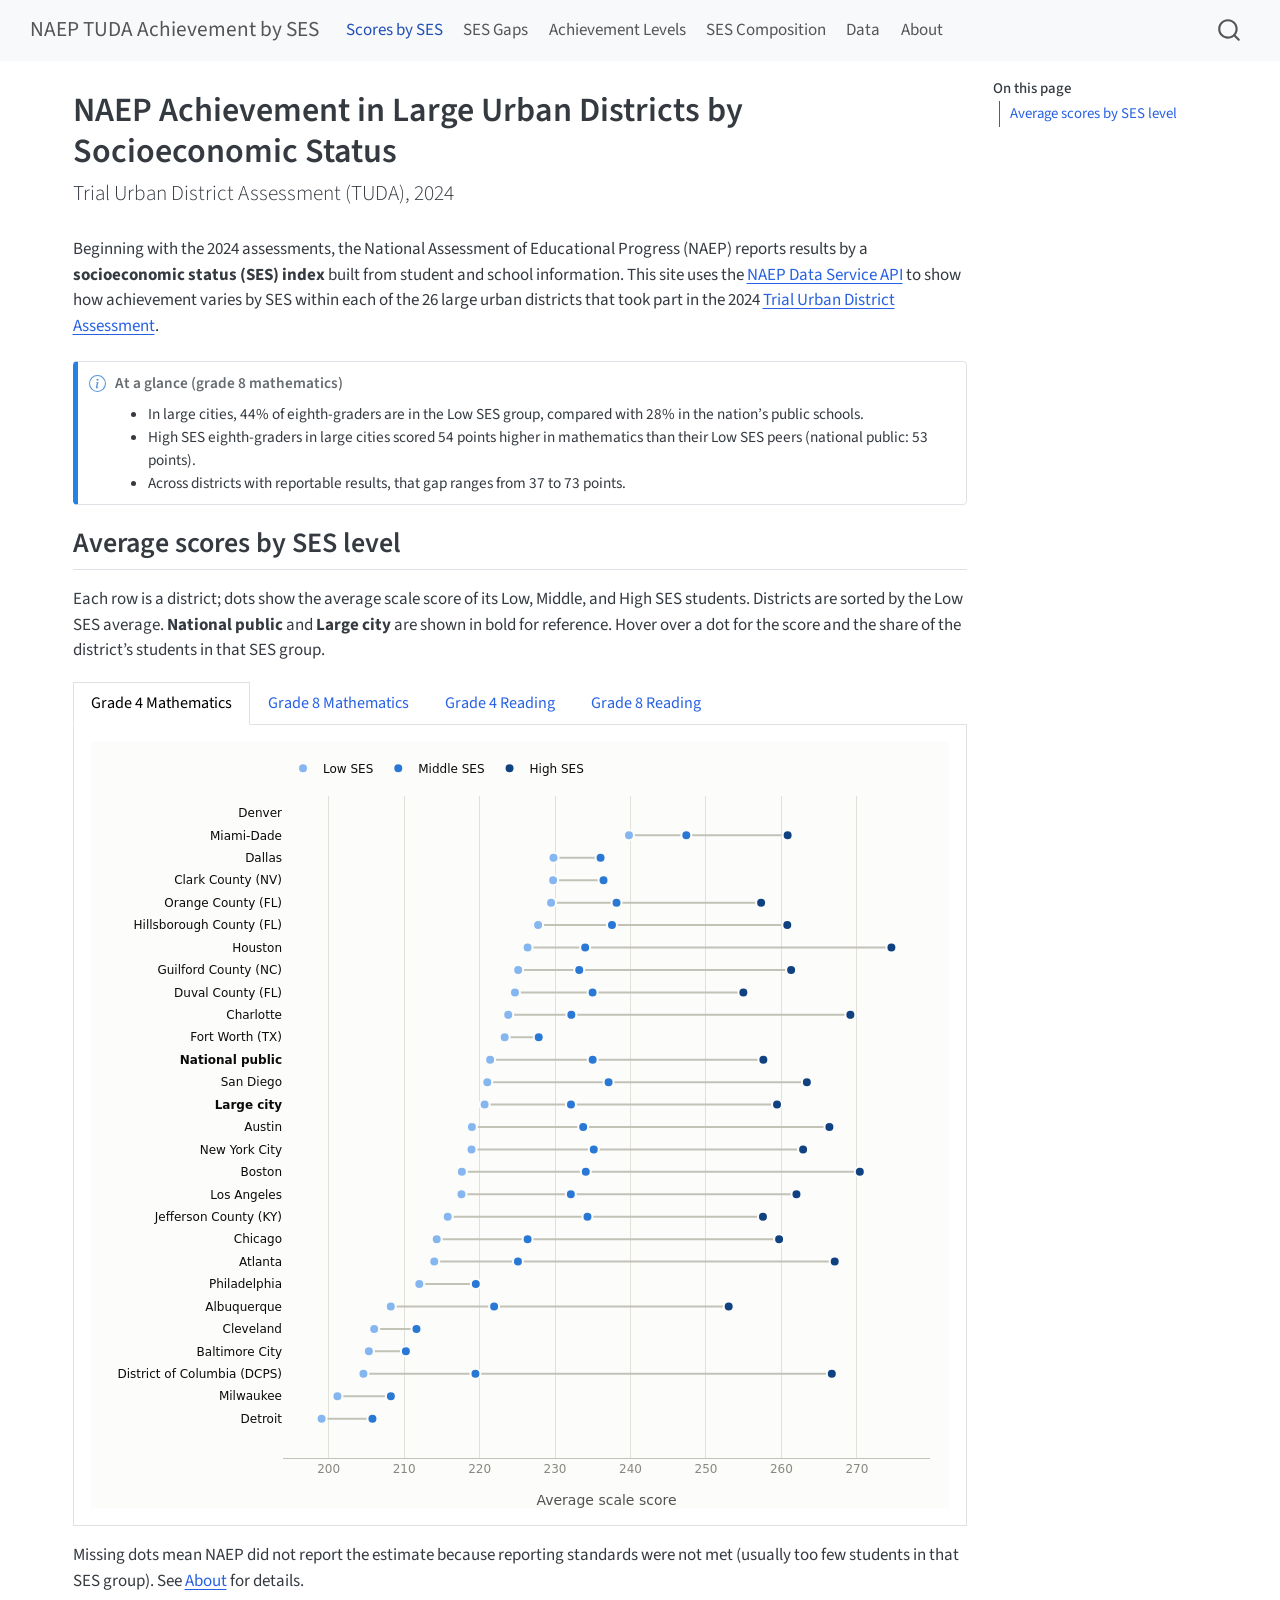
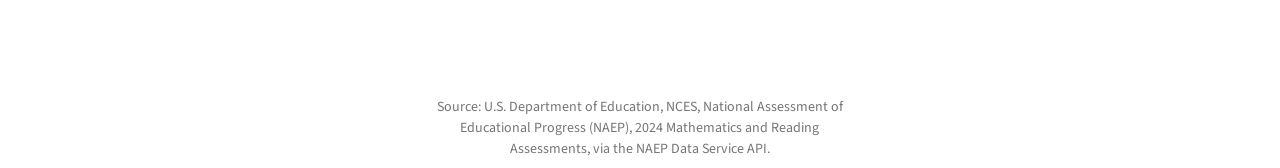
==== commit 9240ebad: "Built site for gh-pages" ====
--- a/index.html
+++ b/index.html
@@ -170,7 +170,7 @@
 </header>
 
 
-<p>Beginning with the 2024 assessments, the National Assessment of Educational Progress (NAEP) reports results by a <strong>socioeconomic status (SES) index</strong> built from student and school information. This site uses the <a href="https://www.nationsreportcard.gov/api_documentation.aspx">NAEP Data Service API</a> to show how achievement varies by SES within each of the 26 large urban districts that took part in the 2024 <a href="https://www.nationsreportcard.gov/tuda/">Trial Urban District Assessment</a>.</p>
+<p>Beginning with the 2024 assessments, the National Assessment of Educational Progress (NAEP) reports results by a <strong>socioeconomic status (SES) index</strong> built from student and school information. This site uses the <a href="https://www.nationsreportcard.gov/api_documentation.aspx">NAEP Data Service API</a> to show how achievement varies by SES within each of the 26 large urban districts that took part in the 2024 <a href="https://nces.ed.gov/nationsreportcard/tuda/">Trial Urban District Assessment</a>.</p>
 <div class="callout callout-style-simple callout-note callout-titled">
 <div class="callout-header d-flex align-content-center">
 <div class="callout-icon-container">
@@ -182,9 +182,9 @@
 </div>
 <div class="callout-body-container callout-body">
 <ul>
-<li>In large cities, 52% of eighth-graders are in the Low SES group, compared with 33% in the nation’s public schools.</li>
-<li>High SES eighth-graders in large cities scored 50 points higher in mathematics than their Low SES peers (national public: 49 points).</li>
-<li>Across districts with reportable results, that gap ranges from 35 to 78 points.</li>
+<li>In large cities, 44% of eighth-graders are in the Low SES group, compared with 28% in the nation’s public schools.</li>
+<li>High SES eighth-graders in large cities scored 54 points higher in mathematics than their Low SES peers (national public: 53 points).</li>
+<li>Across districts with reportable results, that gap ranges from 37 to 73 points.</li>
 </ul>
 </div>
 </div>
@@ -197,32 +197,32 @@
 <div id="tabset-1-1" class="tab-pane active" role="tabpanel" aria-labelledby="tabset-1-1-tab">
 <div class="cell">
 <div class="cell-output-display">
-<div id="htmlwidget-77c3eb3657fdde3397c4" style="width:100%;height:766px;" class="plotly html-widget"></div>
-<script type="application/json" data-for="htmlwidget-77c3eb3657fdde3397c4">{"x":{"visdat":{"97fb4b61bd40":["function () ","plotlyVisDat"],"97fb7dcfdb69":["function () ","data"],"97fb594e0b06":["function () ","data"],"97fb12b5e4b8":["function () ","data"],"97fb63baf5a0":["function () ","data"]},"cur_data":"97fb63baf5a0","attrs":{"97fb7dcfdb69":{"alpha_stroke":1,"sizes":[10,100],"spans":[1,20],"x":{},"y":{},"xend":{},"yend":{},"type":"scatter","mode":"lines","line":{"color":"#c3c2b7","width":2},"hoverinfo":"skip","showlegend":false,"inherit":true},"97fb594e0b06":{"alpha_stroke":1,"sizes":[10,100],"spans":[1,20],"x":{},"y":{},"type":"scatter","mode":"markers","name":"Low SES","marker":{"color":"#86b6ef","size":10,"line":{"color":"#fcfcfb","width":2}},"customdata":{},"text":{},"hovertemplate":"<b>%{customdata}<\/b><br>Low SES: %{x:.0f}<br>Share of students: %{text}<extra><\/extra>","inherit":true},"97fb12b5e4b8":{"alpha_stroke":1,"sizes":[10,100],"spans":[1,20],"x":{},"y":{},"type":"scatter","mode":"markers","name":"Middle SES","marker":{"color":"#2a78d6","size":10,"line":{"color":"#fcfcfb","width":2}},"customdata":{},"text":{},"hovertemplate":"<b>%{customdata}<\/b><br>Middle SES: %{x:.0f}<br>Share of students: %{text}<extra><\/extra>","inherit":true},"97fb63baf5a0":{"alpha_stroke":1,"sizes":[10,100],"spans":[1,20],"x":{},"y":{},"type":"scatter","mode":"markers","name":"High SES","marker":{"color":"#104281","size":10,"line":{"color":"#fcfcfb","width":2}},"customdata":{},"text":{},"hovertemplate":"<b>%{customdata}<\/b><br>High SES: %{x:.0f}<br>Share of students: %{text}<extra><\/extra>","inherit":true}},"layout":{"margin":{"b":50,"l":60,"t":40,"r":20},"font":{"family":"system-ui, -apple-system, 'Segoe UI', sans-serif","color":"#52514e","size":12},"paper_bgcolor":"#fcfcfb","plot_bgcolor":"#fcfcfb","xaxis":{"domain":[0,1],"automargin":true,"title":"Average scale score","gridcolor":"#e1e0d9","zeroline":false,"linecolor":"#c3c2b7","tickfont":{"color":"#898781"}},"yaxis":{"domain":[0,1],"automargin":true,"title":"","gridcolor":"rgba(0,0,0,0)","tickfont":{"color":"#0b0b0b"},"categoryorder":"array","categoryarray":["Detroit","Milwaukee","District of Columbia (DCPS)","Baltimore City","Cleveland","Albuquerque","Philadelphia","Atlanta","Chicago","Jefferson County (KY)","Los Angeles","Boston","New York City","Austin","<b>Large city<\/b>","San Diego","<b>National public<\/b>","Fort Worth (TX)","Charlotte","Duval County (FL)","Guilford County (NC)","Houston","Hillsborough County (FL)","Orange County (FL)","Clark County (NV)","Dallas","Miami-Dade","Denver"],"type":"category"},"legend":{"orientation":"h","x":0,"y":1.02,"yanchor":"bottom","traceorder":"normal","font":{"color":"#0b0b0b"}},"hoverlabel":{"bgcolor":"white","font":{"color":"#0b0b0b"}},"hovermode":"closest","showlegend":true},"source":"A","config":{"modeBarButtonsToAdd":["hoverclosest","hovercompare"],"showSendToCloud":false,"displaylogo":false,"modeBarButtonsToRemove":["lasso2d","select2d","autoScale2d"]},"data":[{"x":[199.06322788654199,205.80032936658799,null,201.16159318889601,208.24326813242101,null,204.60704751500899,266.67843219557801,null,205.327486972418,210.23222507175299,null,206.03425907283801,211.634634511044,null,208.23436334067699,253.012061433518,null,212.00904046042501,219.49975511785601,null,213.99449206888599,267.06409106396899,null,214.319016986523,259.69362821905401,null,215.77530086307399,257.55110117809897,null,217.59875626823199,261.99310019944397,null,217.65548821873799,270.38819103745499,null,218.93009168835999,262.87402057597899,null,218.98576175281701,266.35828923544801,null,220.66603176184199,259.42011775616299,null,221.02468226899899,263.37337737195401,null,221.39695426960401,257.60680394133198,null,223.32423606680899,227.83772977391399,null,223.79627117935101,269.13676365831498,null,224.68923611214399,254.95611673412699,null,225.11444269890401,261.285081727472,null,226.363340211718,274.57653592278803,null,227.75382405950799,260.77610799924997,null,229.47572271335,257.30967504157002,null,229.741977160364,236.42324112761401,null,229.79540693913,236.03199437529801,null,239.80045256903901,260.82415903901801],"y":["Detroit","Detroit",null,"Milwaukee","Milwaukee",null,"District of Columbia (DCPS)","District of Columbia (DCPS)",null,"Baltimore City","Baltimore City",null,"Cleveland","Cleveland",null,"Albuquerque","Albuquerque",null,"Philadelphia","Philadelphia",null,"Atlanta","Atlanta",null,"Chicago","Chicago",null,"Jefferson County (KY)","Jefferson County (KY)",null,"Los Angeles","Los Angeles",null,"Boston","Boston",null,"New York City","New York City",null,"Austin","Austin",null,"<b>Large city<\/b>","<b>Large city<\/b>",null,"San Diego","San Diego",null,"<b>National public<\/b>","<b>National public<\/b>",null,"Fort Worth (TX)","Fort Worth (TX)",null,"Charlotte","Charlotte",null,"Duval County (FL)","Duval County (FL)",null,"Guilford County (NC)","Guilford County (NC)",null,"Houston","Houston",null,"Hillsborough County (FL)","Hillsborough County (FL)",null,"Orange County (FL)","Orange County (FL)",null,"Clark County (NV)","Clark County (NV)",null,"Dallas","Dallas",null,"Miami-Dade","Miami-Dade"],"type":"scatter","mode":"lines","line":{"color":"#c3c2b7","width":2},"hoverinfo":["skip","skip",null,"skip","skip",null,"skip","skip",null,"skip","skip",null,"skip","skip",null,"skip","skip",null,"skip","skip",null,"skip","skip",null,"skip","skip",null,"skip","skip",null,"skip","skip",null,"skip","skip",null,"skip","skip",null,"skip","skip",null,"skip","skip",null,"skip","skip",null,"skip","skip",null,"skip","skip",null,"skip","skip",null,"skip","skip",null,"skip","skip",null,"skip","skip",null,"skip","skip",null,"skip","skip",null,"skip","skip",null,"skip","skip",null,"skip","skip"],"showlegend":false,"marker":{"color":"rgba(31,119,180,1)","line":{"color":"rgba(31,119,180,1)"}},"error_y":{"color":"rgba(31,119,180,1)"},"error_x":{"color":"rgba(31,119,180,1)"},"xaxis":"x","yaxis":"y","frame":null},{"x":[199.06322788654199,201.16159318889601,204.60704751500899,205.327486972418,206.03425907283801,208.23436334067699,212.00904046042501,213.99449206888599,214.319016986523,215.77530086307399,217.59875626823199,217.65548821873799,218.93009168835999,218.98576175281701,220.66603176184199,221.02468226899899,221.39695426960401,223.32423606680899,223.79627117935101,224.68923611214399,225.11444269890401,226.363340211718,227.75382405950799,229.47572271335,229.741977160364,229.79540693913,239.80045256903901],"y":["Detroit","Milwaukee","District of Columbia (DCPS)","Baltimore City","Cleveland","Albuquerque","Philadelphia","Atlanta","Chicago","Jefferson County (KY)","Los Angeles","Boston","New York City","Austin","<b>Large city<\/b>","San Diego","<b>National public<\/b>","Fort Worth (TX)","Charlotte","Duval County (FL)","Guilford County (NC)","Houston","Hillsborough County (FL)","Orange County (FL)","Clark County (NV)","Dallas","Miami-Dade"],"type":"scatter","mode":"markers","name":"Low SES","marker":{"color":"#86b6ef","size":10,"line":{"color":"#fcfcfb","width":2}},"customdata":["Detroit","Milwaukee","District of Columbia (DCPS)","Baltimore City","Cleveland","Albuquerque","Philadelphia","Atlanta","Chicago","Jefferson County (KY)","Los Angeles","Boston","New York City","Austin","Large city","San Diego","National public","Fort Worth (TX)","Charlotte","Duval County (FL)","Guilford County (NC)","Houston","Hillsborough County (FL)","Orange County (FL)","Clark County (NV)","Dallas","Miami-Dade"],"text":["77%","63%","25%","58%","81%","36%","57%","50%","57%","50%","62%","48%","51%","31%","48%","35%","31%","75%","24%","30%","28%","66%","38%","27%","73%","71%","39%"],"hovertemplate":["<b>%{customdata}<\/b><br>Low SES: %{x:.0f}<br>Share of students: %{text}<extra><\/extra>","<b>%{customdata}<\/b><br>Low SES: %{x:.0f}<br>Share of students: %{text}<extra><\/extra>","<b>%{customdata}<\/b><br>Low SES: %{x:.0f}<br>Share of students: %{text}<extra><\/extra>","<b>%{customdata}<\/b><br>Low SES: %{x:.0f}<br>Share of students: %{text}<extra><\/extra>","<b>%{customdata}<\/b><br>Low SES: %{x:.0f}<br>Share of students: %{text}<extra><\/extra>","<b>%{customdata}<\/b><br>Low SES: %{x:.0f}<br>Share of students: %{text}<extra><\/extra>","<b>%{customdata}<\/b><br>Low SES: %{x:.0f}<br>Share of students: %{text}<extra><\/extra>","<b>%{customdata}<\/b><br>Low SES: %{x:.0f}<br>Share of students: %{text}<extra><\/extra>","<b>%{customdata}<\/b><br>Low SES: %{x:.0f}<br>Share of students: %{text}<extra><\/extra>","<b>%{customdata}<\/b><br>Low SES: %{x:.0f}<br>Share of students: %{text}<extra><\/extra>","<b>%{customdata}<\/b><br>Low SES: %{x:.0f}<br>Share of students: %{text}<extra><\/extra>","<b>%{customdata}<\/b><br>Low SES: %{x:.0f}<br>Share of students: %{text}<extra><\/extra>","<b>%{customdata}<\/b><br>Low SES: %{x:.0f}<br>Share of students: %{text}<extra><\/extra>","<b>%{customdata}<\/b><br>Low SES: %{x:.0f}<br>Share of students: %{text}<extra><\/extra>","<b>%{customdata}<\/b><br>Low SES: %{x:.0f}<br>Share of students: %{text}<extra><\/extra>","<b>%{customdata}<\/b><br>Low SES: %{x:.0f}<br>Share of students: %{text}<extra><\/extra>","<b>%{customdata}<\/b><br>Low SES: %{x:.0f}<br>Share of students: %{text}<extra><\/extra>","<b>%{customdata}<\/b><br>Low SES: %{x:.0f}<br>Share of students: %{text}<extra><\/extra>","<b>%{customdata}<\/b><br>Low SES: %{x:.0f}<br>Share of students: %{text}<extra><\/extra>","<b>%{customdata}<\/b><br>Low SES: %{x:.0f}<br>Share of students: %{text}<extra><\/extra>","<b>%{customdata}<\/b><br>Low SES: %{x:.0f}<br>Share of students: %{text}<extra><\/extra>","<b>%{customdata}<\/b><br>Low SES: %{x:.0f}<br>Share of students: %{text}<extra><\/extra>","<b>%{customdata}<\/b><br>Low SES: %{x:.0f}<br>Share of students: %{text}<extra><\/extra>","<b>%{customdata}<\/b><br>Low SES: %{x:.0f}<br>Share of students: %{text}<extra><\/extra>","<b>%{customdata}<\/b><br>Low SES: %{x:.0f}<br>Share of students: %{text}<extra><\/extra>","<b>%{customdata}<\/b><br>Low SES: %{x:.0f}<br>Share of students: %{text}<extra><\/extra>","<b>%{customdata}<\/b><br>Low SES: %{x:.0f}<br>Share of students: %{text}<extra><\/extra>"],"error_y":{"color":"rgba(255,127,14,1)"},"error_x":{"color":"rgba(255,127,14,1)"},"line":{"color":"rgba(255,127,14,1)"},"xaxis":"x","yaxis":"y","frame":null},{"x":[205.80032936658799,208.24326813242101,219.449668492548,210.23222507175299,211.634634511044,221.92557943276699,219.49975511785601,225.084889080583,226.36280088167601,234.29461842992899,232.09428256425201,234.07304455739799,235.134071983317,233.73077609399201,232.112996799884,237.09226991612201,234.98528957350899,227.83772977391399,232.16004228164601,234.973916626456,233.207685458778,233.99185471531899,237.544151511076,238.14976153931201,236.42324112761401,236.03199437529801,247.39385344961201],"y":["Detroit","Milwaukee","District of Columbia (DCPS)","Baltimore City","Cleveland","Albuquerque","Philadelphia","Atlanta","Chicago","Jefferson County (KY)","Los Angeles","Boston","New York City","Austin","<b>Large city<\/b>","San Diego","<b>National public<\/b>","Fort Worth (TX)","Charlotte","Duval County (FL)","Guilford County (NC)","Houston","Hillsborough County (FL)","Orange County (FL)","Clark County (NV)","Dallas","Miami-Dade"],"type":"scatter","mode":"markers","name":"Middle SES","marker":{"color":"#2a78d6","size":10,"line":{"color":"#fcfcfb","width":2}},"customdata":["Detroit","Milwaukee","District of Columbia (DCPS)","Baltimore City","Cleveland","Albuquerque","Philadelphia","Atlanta","Chicago","Jefferson County (KY)","Los Angeles","Boston","New York City","Austin","Large city","San Diego","National public","Fort Worth (TX)","Charlotte","Duval County (FL)","Guilford County (NC)","Houston","Hillsborough County (FL)","Orange County (FL)","Clark County (NV)","Dallas","Miami-Dade"],"text":["23%","29%","34%","36%","19%","41%","38%","24%","29%","37%","27%","34%","33%","27%","34%","36%","38%","21%","47%","47%","47%","23%","33%","45%","25%","23%","45%"],"hovertemplate":["<b>%{customdata}<\/b><br>Middle SES: %{x:.0f}<br>Share of students: %{text}<extra><\/extra>","<b>%{customdata}<\/b><br>Middle SES: %{x:.0f}<br>Share of students: %{text}<extra><\/extra>","<b>%{customdata}<\/b><br>Middle SES: %{x:.0f}<br>Share of students: %{text}<extra><\/extra>","<b>%{customdata}<\/b><br>Middle SES: %{x:.0f}<br>Share of students: %{text}<extra><\/extra>","<b>%{customdata}<\/b><br>Middle SES: %{x:.0f}<br>Share of students: %{text}<extra><\/extra>","<b>%{customdata}<\/b><br>Middle SES: %{x:.0f}<br>Share of students: %{text}<extra><\/extra>","<b>%{customdata}<\/b><br>Middle SES: %{x:.0f}<br>Share of students: %{text}<extra><\/extra>","<b>%{customdata}<\/b><br>Middle SES: %{x:.0f}<br>Share of students: %{text}<extra><\/extra>","<b>%{customdata}<\/b><br>Middle SES: %{x:.0f}<br>Share of students: %{text}<extra><\/extra>","<b>%{customdata}<\/b><br>Middle SES: %{x:.0f}<br>Share of students: %{text}<extra><\/extra>","<b>%{customdata}<\/b><br>Middle SES: %{x:.0f}<br>Share of students: %{text}<extra><\/extra>","<b>%{customdata}<\/b><br>Middle SES: %{x:.0f}<br>Share of students: %{text}<extra><\/extra>","<b>%{customdata}<\/b><br>Middle SES: %{x:.0f}<br>Share of students: %{text}<extra><\/extra>","<b>%{customdata}<\/b><br>Middle SES: %{x:.0f}<br>Share of students: %{text}<extra><\/extra>","<b>%{customdata}<\/b><br>Middle SES: %{x:.0f}<br>Share of students: %{text}<extra><\/extra>","<b>%{customdata}<\/b><br>Middle SES: %{x:.0f}<br>Share of students: %{text}<extra><\/extra>","<b>%{customdata}<\/b><br>Middle SES: %{x:.0f}<br>Share of students: %{text}<extra><\/extra>","<b>%{customdata}<\/b><br>Middle SES: %{x:.0f}<br>Share of students: %{text}<extra><\/extra>","<b>%{customdata}<\/b><br>Middle SES: %{x:.0f}<br>Share of students: %{text}<extra><\/extra>","<b>%{customdata}<\/b><br>Middle SES: %{x:.0f}<br>Share of students: %{text}<extra><\/extra>","<b>%{customdata}<\/b><br>Middle SES: %{x:.0f}<br>Share of students: %{text}<extra><\/extra>","<b>%{customdata}<\/b><br>Middle SES: %{x:.0f}<br>Share of students: %{text}<extra><\/extra>","<b>%{customdata}<\/b><br>Middle SES: %{x:.0f}<br>Share of students: %{text}<extra><\/extra>","<b>%{customdata}<\/b><br>Middle SES: %{x:.0f}<br>Share of students: %{text}<extra><\/extra>","<b>%{customdata}<\/b><br>Middle SES: %{x:.0f}<br>Share of students: %{text}<extra><\/extra>","<b>%{customdata}<\/b><br>Middle SES: %{x:.0f}<br>Share of students: %{text}<extra><\/extra>","<b>%{customdata}<\/b><br>Middle SES: %{x:.0f}<br>Share of students: %{text}<extra><\/extra>"],"error_y":{"color":"rgba(44,160,44,1)"},"error_x":{"color":"rgba(44,160,44,1)"},"line":{"color":"rgba(44,160,44,1)"},"xaxis":"x","yaxis":"y","frame":null},{"x":[266.67843219557801,253.012061433518,267.06409106396899,259.69362821905401,257.55110117809897,261.99310019944397,270.38819103745499,262.87402057597899,266.35828923544801,259.42011775616299,263.37337737195401,257.60680394133198,269.13676365831498,254.95611673412699,261.285081727472,274.57653592278803,260.77610799924997,257.30967504157002,260.82415903901801],"y":["District of Columbia (DCPS)","Albuquerque","Atlanta","Chicago","Jefferson County (KY)","Los Angeles","Boston","New York City","Austin","<b>Large city<\/b>","San Diego","<b>National public<\/b>","Charlotte","Duval County (FL)","Guilford County (NC)","Houston","Hillsborough County (FL)","Orange County (FL)","Miami-Dade"],"type":"scatter","mode":"markers","name":"High SES","marker":{"color":"#104281","size":10,"line":{"color":"#fcfcfb","width":2}},"customdata":["District of Columbia (DCPS)","Albuquerque","Atlanta","Chicago","Jefferson County (KY)","Los Angeles","Boston","New York City","Austin","Large city","San Diego","National public","Charlotte","Duval County (FL)","Guilford County (NC)","Houston","Hillsborough County (FL)","Orange County (FL)","Miami-Dade"],"text":["42%","23%","26%","14%","13%","12%","18%","15%","43%","18%","29%","31%","29%","23%","25%","11%","28%","28%","16%"],"hovertemplate":["<b>%{customdata}<\/b><br>High SES: %{x:.0f}<br>Share of students: %{text}<extra><\/extra>","<b>%{customdata}<\/b><br>High SES: %{x:.0f}<br>Share of students: %{text}<extra><\/extra>","<b>%{customdata}<\/b><br>High SES: %{x:.0f}<br>Share of students: %{text}<extra><\/extra>","<b>%{customdata}<\/b><br>High SES: %{x:.0f}<br>Share of students: %{text}<extra><\/extra>","<b>%{customdata}<\/b><br>High SES: %{x:.0f}<br>Share of students: %{text}<extra><\/extra>","<b>%{customdata}<\/b><br>High SES: %{x:.0f}<br>Share of students: %{text}<extra><\/extra>","<b>%{customdata}<\/b><br>High SES: %{x:.0f}<br>Share of students: %{text}<extra><\/extra>","<b>%{customdata}<\/b><br>High SES: %{x:.0f}<br>Share of students: %{text}<extra><\/extra>","<b>%{customdata}<\/b><br>High SES: %{x:.0f}<br>Share of students: %{text}<extra><\/extra>","<b>%{customdata}<\/b><br>High SES: %{x:.0f}<br>Share of students: %{text}<extra><\/extra>","<b>%{customdata}<\/b><br>High SES: %{x:.0f}<br>Share of students: %{text}<extra><\/extra>","<b>%{customdata}<\/b><br>High SES: %{x:.0f}<br>Share of students: %{text}<extra><\/extra>","<b>%{customdata}<\/b><br>High SES: %{x:.0f}<br>Share of students: %{text}<extra><\/extra>","<b>%{customdata}<\/b><br>High SES: %{x:.0f}<br>Share of students: %{text}<extra><\/extra>","<b>%{customdata}<\/b><br>High SES: %{x:.0f}<br>Share of students: %{text}<extra><\/extra>","<b>%{customdata}<\/b><br>High SES: %{x:.0f}<br>Share of students: %{text}<extra><\/extra>","<b>%{customdata}<\/b><br>High SES: %{x:.0f}<br>Share of students: %{text}<extra><\/extra>","<b>%{customdata}<\/b><br>High SES: %{x:.0f}<br>Share of students: %{text}<extra><\/extra>","<b>%{customdata}<\/b><br>High SES: %{x:.0f}<br>Share of students: %{text}<extra><\/extra>"],"error_y":{"color":"rgba(214,39,40,1)"},"error_x":{"color":"rgba(214,39,40,1)"},"line":{"color":"rgba(214,39,40,1)"},"xaxis":"x","yaxis":"y","frame":null}],"highlight":{"on":"plotly_click","persistent":false,"dynamic":false,"selectize":false,"opacityDim":0.20000000000000001,"selected":{"opacity":1},"debounce":0},"shinyEvents":["plotly_hover","plotly_click","plotly_selected","plotly_relayout","plotly_brushed","plotly_brushing","plotly_clickannotation","plotly_doubleclick","plotly_deselect","plotly_afterplot","plotly_sunburstclick"],"base_url":"https://plot.ly"},"evals":[],"jsHooks":[]}</script>
+<div id="htmlwidget-75c67dadef5cbb19a2aa" style="width:100%;height:766px;" class="plotly html-widget"></div>
+<script type="application/json" data-for="htmlwidget-75c67dadef5cbb19a2aa">{"x":{"visdat":{"76e42842721a":["function () ","plotlyVisDat"],"76e422511d9c":["function () ","data"],"76e47b6efe5d":["function () ","data"],"76e433fdcafa":["function () ","data"],"76e45b18fdc0":["function () ","data"]},"cur_data":"76e45b18fdc0","attrs":{"76e422511d9c":{"alpha_stroke":1,"sizes":[10,100],"spans":[1,20],"x":{},"y":{},"xend":{},"yend":{},"type":"scatter","mode":"lines","line":{"color":"#c3c2b7","width":2},"hoverinfo":"skip","showlegend":false,"inherit":true},"76e47b6efe5d":{"alpha_stroke":1,"sizes":[10,100],"spans":[1,20],"x":{},"y":{},"type":"scatter","mode":"markers","name":"Low SES","marker":{"color":"#86b6ef","size":10,"line":{"color":"#fcfcfb","width":2}},"customdata":{},"text":{},"hovertemplate":"<b>%{customdata}<\/b><br>Low SES: %{x:.0f}<br>Share of students: %{text}<extra><\/extra>","inherit":true},"76e433fdcafa":{"alpha_stroke":1,"sizes":[10,100],"spans":[1,20],"x":{},"y":{},"type":"scatter","mode":"markers","name":"Middle SES","marker":{"color":"#2a78d6","size":10,"line":{"color":"#fcfcfb","width":2}},"customdata":{},"text":{},"hovertemplate":"<b>%{customdata}<\/b><br>Middle SES: %{x:.0f}<br>Share of students: %{text}<extra><\/extra>","inherit":true},"76e45b18fdc0":{"alpha_stroke":1,"sizes":[10,100],"spans":[1,20],"x":{},"y":{},"type":"scatter","mode":"markers","name":"High SES","marker":{"color":"#104281","size":10,"line":{"color":"#fcfcfb","width":2}},"customdata":{},"text":{},"hovertemplate":"<b>%{customdata}<\/b><br>High SES: %{x:.0f}<br>Share of students: %{text}<extra><\/extra>","inherit":true}},"layout":{"margin":{"b":50,"l":60,"t":40,"r":20},"font":{"family":"system-ui, -apple-system, 'Segoe UI', sans-serif","color":"#52514e","size":12},"paper_bgcolor":"#fcfcfb","plot_bgcolor":"#fcfcfb","xaxis":{"domain":[0,1],"automargin":true,"title":"Average scale score","gridcolor":"#e1e0d9","zeroline":false,"linecolor":"#c3c2b7","tickfont":{"color":"#898781"}},"yaxis":{"domain":[0,1],"automargin":true,"title":"","gridcolor":"rgba(0,0,0,0)","tickfont":{"color":"#0b0b0b"},"categoryorder":"array","categoryarray":["Detroit","Milwaukee","District of Columbia (DCPS)","Baltimore City","Cleveland","Albuquerque","Philadelphia","Atlanta","Chicago","Jefferson County (KY)","Los Angeles","Boston","New York City","Austin","<b>Large city<\/b>","San Diego","<b>National public<\/b>","Fort Worth (TX)","Charlotte","Duval County (FL)","Guilford County (NC)","Houston","Hillsborough County (FL)","Orange County (FL)","Clark County (NV)","Dallas","Miami-Dade","Denver"],"type":"category"},"legend":{"orientation":"h","x":0,"y":1.02,"yanchor":"bottom","traceorder":"normal","font":{"color":"#0b0b0b"}},"hoverlabel":{"bgcolor":"white","font":{"color":"#0b0b0b"}},"hovermode":"closest","showlegend":true},"source":"A","config":{"modeBarButtonsToAdd":["hoverclosest","hovercompare"],"showSendToCloud":false,"displaylogo":false,"modeBarButtonsToRemove":["lasso2d","select2d","autoScale2d"]},"data":[{"x":[199.06322788654199,205.80032936658799,null,201.16159318889601,208.24326813242101,null,204.60704751500899,266.67843219557801,null,205.327486972418,210.23222507175299,null,206.03425907283801,211.634634511044,null,208.23436334067699,253.012061433518,null,212.00904046042501,219.49975511785601,null,213.99449206888599,267.06409106396899,null,214.319016986523,259.69362821905401,null,215.77530086307399,257.55110117809897,null,217.59875626823199,261.99310019944397,null,217.65548821873799,270.38819103745499,null,218.93009168835999,262.87402057597899,null,218.98576175281701,266.35828923544801,null,220.66603176184199,259.42011775616299,null,221.02468226899899,263.37337737195401,null,221.39695426960401,257.60680394133198,null,223.32423606680899,227.83772977391399,null,223.79627117935101,269.13676365831498,null,224.68923611214399,254.95611673412699,null,225.11444269890401,261.285081727472,null,226.363340211718,274.57653592278803,null,227.75382405950799,260.77610799924997,null,229.47572271335,257.30967504157002,null,229.741977160364,236.42324112761401,null,229.79540693913,236.03199437529801,null,239.80045256903901,260.82415903901801],"y":["Detroit","Detroit",null,"Milwaukee","Milwaukee",null,"District of Columbia (DCPS)","District of Columbia (DCPS)",null,"Baltimore City","Baltimore City",null,"Cleveland","Cleveland",null,"Albuquerque","Albuquerque",null,"Philadelphia","Philadelphia",null,"Atlanta","Atlanta",null,"Chicago","Chicago",null,"Jefferson County (KY)","Jefferson County (KY)",null,"Los Angeles","Los Angeles",null,"Boston","Boston",null,"New York City","New York City",null,"Austin","Austin",null,"<b>Large city<\/b>","<b>Large city<\/b>",null,"San Diego","San Diego",null,"<b>National public<\/b>","<b>National public<\/b>",null,"Fort Worth (TX)","Fort Worth (TX)",null,"Charlotte","Charlotte",null,"Duval County (FL)","Duval County (FL)",null,"Guilford County (NC)","Guilford County (NC)",null,"Houston","Houston",null,"Hillsborough County (FL)","Hillsborough County (FL)",null,"Orange County (FL)","Orange County (FL)",null,"Clark County (NV)","Clark County (NV)",null,"Dallas","Dallas",null,"Miami-Dade","Miami-Dade"],"type":"scatter","mode":"lines","line":{"color":"#c3c2b7","width":2},"hoverinfo":["skip","skip",null,"skip","skip",null,"skip","skip",null,"skip","skip",null,"skip","skip",null,"skip","skip",null,"skip","skip",null,"skip","skip",null,"skip","skip",null,"skip","skip",null,"skip","skip",null,"skip","skip",null,"skip","skip",null,"skip","skip",null,"skip","skip",null,"skip","skip",null,"skip","skip",null,"skip","skip",null,"skip","skip",null,"skip","skip",null,"skip","skip",null,"skip","skip",null,"skip","skip",null,"skip","skip",null,"skip","skip",null,"skip","skip",null,"skip","skip"],"showlegend":false,"marker":{"color":"rgba(31,119,180,1)","line":{"color":"rgba(31,119,180,1)"}},"error_y":{"color":"rgba(31,119,180,1)"},"error_x":{"color":"rgba(31,119,180,1)"},"xaxis":"x","yaxis":"y","frame":null},{"x":[199.06322788654199,201.16159318889601,204.60704751500899,205.327486972418,206.03425907283801,208.23436334067699,212.00904046042501,213.99449206888599,214.319016986523,215.77530086307399,217.59875626823199,217.65548821873799,218.93009168835999,218.98576175281701,220.66603176184199,221.02468226899899,221.39695426960401,223.32423606680899,223.79627117935101,224.68923611214399,225.11444269890401,226.363340211718,227.75382405950799,229.47572271335,229.741977160364,229.79540693913,239.80045256903901],"y":["Detroit","Milwaukee","District of Columbia (DCPS)","Baltimore City","Cleveland","Albuquerque","Philadelphia","Atlanta","Chicago","Jefferson County (KY)","Los Angeles","Boston","New York City","Austin","<b>Large city<\/b>","San Diego","<b>National public<\/b>","Fort Worth (TX)","Charlotte","Duval County (FL)","Guilford County (NC)","Houston","Hillsborough County (FL)","Orange County (FL)","Clark County (NV)","Dallas","Miami-Dade"],"type":"scatter","mode":"markers","name":"Low SES","marker":{"color":"#86b6ef","size":10,"line":{"color":"#fcfcfb","width":2}},"customdata":["Detroit","Milwaukee","District of Columbia (DCPS)","Baltimore City","Cleveland","Albuquerque","Philadelphia","Atlanta","Chicago","Jefferson County (KY)","Los Angeles","Boston","New York City","Austin","Large city","San Diego","National public","Fort Worth (TX)","Charlotte","Duval County (FL)","Guilford County (NC)","Houston","Hillsborough County (FL)","Orange County (FL)","Clark County (NV)","Dallas","Miami-Dade"],"text":["77%","63%","25%","58%","81%","36%","57%","50%","57%","50%","62%","48%","51%","31%","48%","35%","31%","75%","24%","30%","28%","66%","38%","27%","73%","71%","39%"],"hovertemplate":["<b>%{customdata}<\/b><br>Low SES: %{x:.0f}<br>Share of students: %{text}<extra><\/extra>","<b>%{customdata}<\/b><br>Low SES: %{x:.0f}<br>Share of students: %{text}<extra><\/extra>","<b>%{customdata}<\/b><br>Low SES: %{x:.0f}<br>Share of students: %{text}<extra><\/extra>","<b>%{customdata}<\/b><br>Low SES: %{x:.0f}<br>Share of students: %{text}<extra><\/extra>","<b>%{customdata}<\/b><br>Low SES: %{x:.0f}<br>Share of students: %{text}<extra><\/extra>","<b>%{customdata}<\/b><br>Low SES: %{x:.0f}<br>Share of students: %{text}<extra><\/extra>","<b>%{customdata}<\/b><br>Low SES: %{x:.0f}<br>Share of students: %{text}<extra><\/extra>","<b>%{customdata}<\/b><br>Low SES: %{x:.0f}<br>Share of students: %{text}<extra><\/extra>","<b>%{customdata}<\/b><br>Low SES: %{x:.0f}<br>Share of students: %{text}<extra><\/extra>","<b>%{customdata}<\/b><br>Low SES: %{x:.0f}<br>Share of students: %{text}<extra><\/extra>","<b>%{customdata}<\/b><br>Low SES: %{x:.0f}<br>Share of students: %{text}<extra><\/extra>","<b>%{customdata}<\/b><br>Low SES: %{x:.0f}<br>Share of students: %{text}<extra><\/extra>","<b>%{customdata}<\/b><br>Low SES: %{x:.0f}<br>Share of students: %{text}<extra><\/extra>","<b>%{customdata}<\/b><br>Low SES: %{x:.0f}<br>Share of students: %{text}<extra><\/extra>","<b>%{customdata}<\/b><br>Low SES: %{x:.0f}<br>Share of students: %{text}<extra><\/extra>","<b>%{customdata}<\/b><br>Low SES: %{x:.0f}<br>Share of students: %{text}<extra><\/extra>","<b>%{customdata}<\/b><br>Low SES: %{x:.0f}<br>Share of students: %{text}<extra><\/extra>","<b>%{customdata}<\/b><br>Low SES: %{x:.0f}<br>Share of students: %{text}<extra><\/extra>","<b>%{customdata}<\/b><br>Low SES: %{x:.0f}<br>Share of students: %{text}<extra><\/extra>","<b>%{customdata}<\/b><br>Low SES: %{x:.0f}<br>Share of students: %{text}<extra><\/extra>","<b>%{customdata}<\/b><br>Low SES: %{x:.0f}<br>Share of students: %{text}<extra><\/extra>","<b>%{customdata}<\/b><br>Low SES: %{x:.0f}<br>Share of students: %{text}<extra><\/extra>","<b>%{customdata}<\/b><br>Low SES: %{x:.0f}<br>Share of students: %{text}<extra><\/extra>","<b>%{customdata}<\/b><br>Low SES: %{x:.0f}<br>Share of students: %{text}<extra><\/extra>","<b>%{customdata}<\/b><br>Low SES: %{x:.0f}<br>Share of students: %{text}<extra><\/extra>","<b>%{customdata}<\/b><br>Low SES: %{x:.0f}<br>Share of students: %{text}<extra><\/extra>","<b>%{customdata}<\/b><br>Low SES: %{x:.0f}<br>Share of students: %{text}<extra><\/extra>"],"error_y":{"color":"rgba(255,127,14,1)"},"error_x":{"color":"rgba(255,127,14,1)"},"line":{"color":"rgba(255,127,14,1)"},"xaxis":"x","yaxis":"y","frame":null},{"x":[205.80032936658799,208.24326813242101,219.449668492548,210.23222507175299,211.634634511044,221.92557943276699,219.49975511785601,225.084889080583,226.36280088167601,234.29461842992899,232.09428256425201,234.07304455739799,235.134071983317,233.73077609399201,232.112996799884,237.09226991612201,234.98528957350899,227.83772977391399,232.16004228164601,234.973916626456,233.207685458778,233.99185471531899,237.544151511076,238.14976153931201,236.42324112761401,236.03199437529801,247.39385344961201],"y":["Detroit","Milwaukee","District of Columbia (DCPS)","Baltimore City","Cleveland","Albuquerque","Philadelphia","Atlanta","Chicago","Jefferson County (KY)","Los Angeles","Boston","New York City","Austin","<b>Large city<\/b>","San Diego","<b>National public<\/b>","Fort Worth (TX)","Charlotte","Duval County (FL)","Guilford County (NC)","Houston","Hillsborough County (FL)","Orange County (FL)","Clark County (NV)","Dallas","Miami-Dade"],"type":"scatter","mode":"markers","name":"Middle SES","marker":{"color":"#2a78d6","size":10,"line":{"color":"#fcfcfb","width":2}},"customdata":["Detroit","Milwaukee","District of Columbia (DCPS)","Baltimore City","Cleveland","Albuquerque","Philadelphia","Atlanta","Chicago","Jefferson County (KY)","Los Angeles","Boston","New York City","Austin","Large city","San Diego","National public","Fort Worth (TX)","Charlotte","Duval County (FL)","Guilford County (NC)","Houston","Hillsborough County (FL)","Orange County (FL)","Clark County (NV)","Dallas","Miami-Dade"],"text":["23%","29%","34%","36%","19%","41%","38%","24%","29%","37%","27%","34%","33%","27%","34%","36%","38%","21%","47%","47%","47%","23%","33%","45%","25%","23%","45%"],"hovertemplate":["<b>%{customdata}<\/b><br>Middle SES: %{x:.0f}<br>Share of students: %{text}<extra><\/extra>","<b>%{customdata}<\/b><br>Middle SES: %{x:.0f}<br>Share of students: %{text}<extra><\/extra>","<b>%{customdata}<\/b><br>Middle SES: %{x:.0f}<br>Share of students: %{text}<extra><\/extra>","<b>%{customdata}<\/b><br>Middle SES: %{x:.0f}<br>Share of students: %{text}<extra><\/extra>","<b>%{customdata}<\/b><br>Middle SES: %{x:.0f}<br>Share of students: %{text}<extra><\/extra>","<b>%{customdata}<\/b><br>Middle SES: %{x:.0f}<br>Share of students: %{text}<extra><\/extra>","<b>%{customdata}<\/b><br>Middle SES: %{x:.0f}<br>Share of students: %{text}<extra><\/extra>","<b>%{customdata}<\/b><br>Middle SES: %{x:.0f}<br>Share of students: %{text}<extra><\/extra>","<b>%{customdata}<\/b><br>Middle SES: %{x:.0f}<br>Share of students: %{text}<extra><\/extra>","<b>%{customdata}<\/b><br>Middle SES: %{x:.0f}<br>Share of students: %{text}<extra><\/extra>","<b>%{customdata}<\/b><br>Middle SES: %{x:.0f}<br>Share of students: %{text}<extra><\/extra>","<b>%{customdata}<\/b><br>Middle SES: %{x:.0f}<br>Share of students: %{text}<extra><\/extra>","<b>%{customdata}<\/b><br>Middle SES: %{x:.0f}<br>Share of students: %{text}<extra><\/extra>","<b>%{customdata}<\/b><br>Middle SES: %{x:.0f}<br>Share of students: %{text}<extra><\/extra>","<b>%{customdata}<\/b><br>Middle SES: %{x:.0f}<br>Share of students: %{text}<extra><\/extra>","<b>%{customdata}<\/b><br>Middle SES: %{x:.0f}<br>Share of students: %{text}<extra><\/extra>","<b>%{customdata}<\/b><br>Middle SES: %{x:.0f}<br>Share of students: %{text}<extra><\/extra>","<b>%{customdata}<\/b><br>Middle SES: %{x:.0f}<br>Share of students: %{text}<extra><\/extra>","<b>%{customdata}<\/b><br>Middle SES: %{x:.0f}<br>Share of students: %{text}<extra><\/extra>","<b>%{customdata}<\/b><br>Middle SES: %{x:.0f}<br>Share of students: %{text}<extra><\/extra>","<b>%{customdata}<\/b><br>Middle SES: %{x:.0f}<br>Share of students: %{text}<extra><\/extra>","<b>%{customdata}<\/b><br>Middle SES: %{x:.0f}<br>Share of students: %{text}<extra><\/extra>","<b>%{customdata}<\/b><br>Middle SES: %{x:.0f}<br>Share of students: %{text}<extra><\/extra>","<b>%{customdata}<\/b><br>Middle SES: %{x:.0f}<br>Share of students: %{text}<extra><\/extra>","<b>%{customdata}<\/b><br>Middle SES: %{x:.0f}<br>Share of students: %{text}<extra><\/extra>","<b>%{customdata}<\/b><br>Middle SES: %{x:.0f}<br>Share of students: %{text}<extra><\/extra>","<b>%{customdata}<\/b><br>Middle SES: %{x:.0f}<br>Share of students: %{text}<extra><\/extra>"],"error_y":{"color":"rgba(44,160,44,1)"},"error_x":{"color":"rgba(44,160,44,1)"},"line":{"color":"rgba(44,160,44,1)"},"xaxis":"x","yaxis":"y","frame":null},{"x":[266.67843219557801,253.012061433518,267.06409106396899,259.69362821905401,257.55110117809897,261.99310019944397,270.38819103745499,262.87402057597899,266.35828923544801,259.42011775616299,263.37337737195401,257.60680394133198,269.13676365831498,254.95611673412699,261.285081727472,274.57653592278803,260.77610799924997,257.30967504157002,260.82415903901801],"y":["District of Columbia (DCPS)","Albuquerque","Atlanta","Chicago","Jefferson County (KY)","Los Angeles","Boston","New York City","Austin","<b>Large city<\/b>","San Diego","<b>National public<\/b>","Charlotte","Duval County (FL)","Guilford County (NC)","Houston","Hillsborough County (FL)","Orange County (FL)","Miami-Dade"],"type":"scatter","mode":"markers","name":"High SES","marker":{"color":"#104281","size":10,"line":{"color":"#fcfcfb","width":2}},"customdata":["District of Columbia (DCPS)","Albuquerque","Atlanta","Chicago","Jefferson County (KY)","Los Angeles","Boston","New York City","Austin","Large city","San Diego","National public","Charlotte","Duval County (FL)","Guilford County (NC)","Houston","Hillsborough County (FL)","Orange County (FL)","Miami-Dade"],"text":["42%","23%","26%","14%","13%","12%","18%","15%","43%","18%","29%","31%","29%","23%","25%","11%","28%","28%","16%"],"hovertemplate":["<b>%{customdata}<\/b><br>High SES: %{x:.0f}<br>Share of students: %{text}<extra><\/extra>","<b>%{customdata}<\/b><br>High SES: %{x:.0f}<br>Share of students: %{text}<extra><\/extra>","<b>%{customdata}<\/b><br>High SES: %{x:.0f}<br>Share of students: %{text}<extra><\/extra>","<b>%{customdata}<\/b><br>High SES: %{x:.0f}<br>Share of students: %{text}<extra><\/extra>","<b>%{customdata}<\/b><br>High SES: %{x:.0f}<br>Share of students: %{text}<extra><\/extra>","<b>%{customdata}<\/b><br>High SES: %{x:.0f}<br>Share of students: %{text}<extra><\/extra>","<b>%{customdata}<\/b><br>High SES: %{x:.0f}<br>Share of students: %{text}<extra><\/extra>","<b>%{customdata}<\/b><br>High SES: %{x:.0f}<br>Share of students: %{text}<extra><\/extra>","<b>%{customdata}<\/b><br>High SES: %{x:.0f}<br>Share of students: %{text}<extra><\/extra>","<b>%{customdata}<\/b><br>High SES: %{x:.0f}<br>Share of students: %{text}<extra><\/extra>","<b>%{customdata}<\/b><br>High SES: %{x:.0f}<br>Share of students: %{text}<extra><\/extra>","<b>%{customdata}<\/b><br>High SES: %{x:.0f}<br>Share of students: %{text}<extra><\/extra>","<b>%{customdata}<\/b><br>High SES: %{x:.0f}<br>Share of students: %{text}<extra><\/extra>","<b>%{customdata}<\/b><br>High SES: %{x:.0f}<br>Share of students: %{text}<extra><\/extra>","<b>%{customdata}<\/b><br>High SES: %{x:.0f}<br>Share of students: %{text}<extra><\/extra>","<b>%{customdata}<\/b><br>High SES: %{x:.0f}<br>Share of students: %{text}<extra><\/extra>","<b>%{customdata}<\/b><br>High SES: %{x:.0f}<br>Share of students: %{text}<extra><\/extra>","<b>%{customdata}<\/b><br>High SES: %{x:.0f}<br>Share of students: %{text}<extra><\/extra>","<b>%{customdata}<\/b><br>High SES: %{x:.0f}<br>Share of students: %{text}<extra><\/extra>"],"error_y":{"color":"rgba(214,39,40,1)"},"error_x":{"color":"rgba(214,39,40,1)"},"line":{"color":"rgba(214,39,40,1)"},"xaxis":"x","yaxis":"y","frame":null}],"highlight":{"on":"plotly_click","persistent":false,"dynamic":false,"selectize":false,"opacityDim":0.20000000000000001,"selected":{"opacity":1},"debounce":0},"shinyEvents":["plotly_hover","plotly_click","plotly_selected","plotly_relayout","plotly_brushed","plotly_brushing","plotly_clickannotation","plotly_doubleclick","plotly_deselect","plotly_afterplot","plotly_sunburstclick"],"base_url":"https://plot.ly"},"evals":[],"jsHooks":[]}</script>
 </div>
 </div>
 </div>
 <div id="tabset-1-2" class="tab-pane" role="tabpanel" aria-labelledby="tabset-1-2-tab">
 <div class="cell">
 <div class="cell-output-display">
-<div id="htmlwidget-b3ca5e96cc736349a493" style="width:100%;height:766px;" class="plotly html-widget"></div>
-<script type="application/json" data-for="htmlwidget-b3ca5e96cc736349a493">{"x":{"visdat":{"97fb73d08d0":["function () ","plotlyVisDat"],"97fb380d9366":["function () ","data"],"97fb3482a4a":["function () ","data"],"97fb76d061f4":["function () ","data"],"97fb6acf171c":["function () ","data"]},"cur_data":"97fb6acf171c","attrs":{"97fb380d9366":{"alpha_stroke":1,"sizes":[10,100],"spans":[1,20],"x":{},"y":{},"xend":{},"yend":{},"type":"scatter","mode":"lines","line":{"color":"#c3c2b7","width":2},"hoverinfo":"skip","showlegend":false,"inherit":true},"97fb3482a4a":{"alpha_stroke":1,"sizes":[10,100],"spans":[1,20],"x":{},"y":{},"type":"scatter","mode":"markers","name":"Low SES","marker":{"color":"#86b6ef","size":10,"line":{"color":"#fcfcfb","width":2}},"customdata":{},"text":{},"hovertemplate":"<b>%{customdata}<\/b><br>Low SES: %{x:.0f}<br>Share of students: %{text}<extra><\/extra>","inherit":true},"97fb76d061f4":{"alpha_stroke":1,"sizes":[10,100],"spans":[1,20],"x":{},"y":{},"type":"scatter","mode":"markers","name":"Middle SES","marker":{"color":"#2a78d6","size":10,"line":{"color":"#fcfcfb","width":2}},"customdata":{},"text":{},"hovertemplate":"<b>%{customdata}<\/b><br>Middle SES: %{x:.0f}<br>Share of students: %{text}<extra><\/extra>","inherit":true},"97fb6acf171c":{"alpha_stroke":1,"sizes":[10,100],"spans":[1,20],"x":{},"y":{},"type":"scatter","mode":"markers","name":"High SES","marker":{"color":"#104281","size":10,"line":{"color":"#fcfcfb","width":2}},"customdata":{},"text":{},"hovertemplate":"<b>%{customdata}<\/b><br>High SES: %{x:.0f}<br>Share of students: %{text}<extra><\/extra>","inherit":true}},"layout":{"margin":{"b":50,"l":60,"t":40,"r":20},"font":{"family":"system-ui, -apple-system, 'Segoe UI', sans-serif","color":"#52514e","size":12},"paper_bgcolor":"#fcfcfb","plot_bgcolor":"#fcfcfb","xaxis":{"domain":[0,1],"automargin":true,"title":"Average scale score","gridcolor":"#e1e0d9","zeroline":false,"linecolor":"#c3c2b7","tickfont":{"color":"#898781"}},"yaxis":{"domain":[0,1],"automargin":true,"title":"","gridcolor":"rgba(0,0,0,0)","tickfont":{"color":"#0b0b0b"},"categoryorder":"array","categoryarray":["District of Columbia (DCPS)","Detroit","Albuquerque","Baltimore City","Milwaukee","Cleveland","Jefferson County (KY)","Austin","Atlanta","Philadelphia","Duval County (FL)","Fort Worth (TX)","San Diego","Guilford County (NC)","Boston","Los Angeles","Orange County (FL)","Hillsborough County (FL)","<b>National public<\/b>","<b>Large city<\/b>","Charlotte","Houston","Chicago","Dallas","New York City","Clark County (NV)","Miami-Dade","Denver"],"type":"category"},"legend":{"orientation":"h","x":0,"y":1.02,"yanchor":"bottom","traceorder":"normal","font":{"color":"#0b0b0b"}},"hoverlabel":{"bgcolor":"white","font":{"color":"#0b0b0b"}},"hovermode":"closest","showlegend":true},"source":"A","config":{"modeBarButtonsToAdd":["hoverclosest","hovercompare"],"showSendToCloud":false,"displaylogo":false,"modeBarButtonsToRemove":["lasso2d","select2d","autoScale2d"]},"data":[{"x":[231.83709602222501,299.06470440436198,null,234.74749092020301,244.15360448447399,null,236.69431328662299,295.31241761845502,null,237.36783456241301,252.00572712270801,null,238.65560788975,251.42458932576801,null,240.31612245520199,240.31612245520199,null,240.55274669108601,301.89515540404898,null,242.674261945957,303.15452219972798,null,242.678334577409,301.68568145178898,null,243.07416001606001,259.62744704938899,null,243.69293758643599,289.99197901005499,null,245.096925768495,263.90901039615898,null,245.25786712313101,311.08571120699401,null,246.45261577979699,308.08076508276002,null,246.90804330403401,324.68126653288601,null,247.23286152552399,313.15065865531199,null,248.83390865727699,292.021825090589,null,249.234658598458,295.22167004197001,null,250.47619956266999,299.87155811170499,null,251.762372485611,301.92342978905401,null,252.93681190669901,313.35900508199802,null,253.030826359267,316.32152375383401,null,253.75492908913199,316.82874484497199,null,255.57278274700201,267.21918770436599,null,257.57560402460803,312.872967691935,null,258.98469030327402,284.80617890991402,null,259.70874616683898,295.110685088906],"y":["District of Columbia (DCPS)","District of Columbia (DCPS)",null,"Detroit","Detroit",null,"Albuquerque","Albuquerque",null,"Baltimore City","Baltimore City",null,"Milwaukee","Milwaukee",null,"Cleveland","Cleveland",null,"Jefferson County (KY)","Jefferson County (KY)",null,"Austin","Austin",null,"Atlanta","Atlanta",null,"Philadelphia","Philadelphia",null,"Duval County (FL)","Duval County (FL)",null,"Fort Worth (TX)","Fort Worth (TX)",null,"San Diego","San Diego",null,"Guilford County (NC)","Guilford County (NC)",null,"Boston","Boston",null,"Los Angeles","Los Angeles",null,"Orange County (FL)","Orange County (FL)",null,"Hillsborough County (FL)","Hillsborough County (FL)",null,"<b>National public<\/b>","<b>National public<\/b>",null,"<b>Large city<\/b>","<b>Large city<\/b>",null,"Charlotte","Charlotte",null,"Houston","Houston",null,"Chicago","Chicago",null,"Dallas","Dallas",null,"New York City","New York City",null,"Clark County (NV)","Clark County (NV)",null,"Miami-Dade","Miami-Dade"],"type":"scatter","mode":"lines","line":{"color":"#c3c2b7","width":2},"hoverinfo":["skip","skip",null,"skip","skip",null,"skip","skip",null,"skip","skip",null,"skip","skip",null,"skip","skip",null,"skip","skip",null,"skip","skip",null,"skip","skip",null,"skip","skip",null,"skip","skip",null,"skip","skip",null,"skip","skip",null,"skip","skip",null,"skip","skip",null,"skip","skip",null,"skip","skip",null,"skip","skip",null,"skip","skip",null,"skip","skip",null,"skip","skip",null,"skip","skip",null,"skip","skip",null,"skip","skip",null,"skip","skip",null,"skip","skip",null,"skip","skip"],"showlegend":false,"marker":{"color":"rgba(31,119,180,1)","line":{"color":"rgba(31,119,180,1)"}},"error_y":{"color":"rgba(31,119,180,1)"},"error_x":{"color":"rgba(31,119,180,1)"},"xaxis":"x","yaxis":"y","frame":null},{"x":[231.83709602222501,234.74749092020301,236.69431328662299,237.36783456241301,238.65560788975,240.31612245520199,240.55274669108601,242.674261945957,242.678334577409,243.07416001606001,243.69293758643599,245.096925768495,245.25786712313101,246.45261577979699,246.90804330403401,247.23286152552399,248.83390865727699,249.234658598458,250.47619956266999,251.762372485611,252.93681190669901,253.030826359267,253.75492908913199,255.57278274700201,257.57560402460803,258.98469030327402,259.70874616683898],"y":["District of Columbia (DCPS)","Detroit","Albuquerque","Baltimore City","Milwaukee","Cleveland","Jefferson County (KY)","Austin","Atlanta","Philadelphia","Duval County (FL)","Fort Worth (TX)","San Diego","Guilford County (NC)","Boston","Los Angeles","Orange County (FL)","Hillsborough County (FL)","<b>National public<\/b>","<b>Large city<\/b>","Charlotte","Houston","Chicago","Dallas","New York City","Clark County (NV)","Miami-Dade"],"type":"scatter","mode":"markers","name":"Low SES","marker":{"color":"#86b6ef","size":10,"line":{"color":"#fcfcfb","width":2}},"customdata":["District of Columbia (DCPS)","Detroit","Albuquerque","Baltimore City","Milwaukee","Cleveland","Jefferson County (KY)","Austin","Atlanta","Philadelphia","Duval County (FL)","Fort Worth (TX)","San Diego","Guilford County (NC)","Boston","Los Angeles","Orange County (FL)","Hillsborough County (FL)","National public","Large city","Charlotte","Houston","Chicago","Dallas","New York City","Clark County (NV)","Miami-Dade"],"text":["29%","81%","41%","65%","69%","93%","47%","32%","61%","65%","29%","75%","38%","34%","59%","69%","29%","34%","33%","52%","27%","69%","64%","78%","64%","88%","51%"],"hovertemplate":["<b>%{customdata}<\/b><br>Low SES: %{x:.0f}<br>Share of students: %{text}<extra><\/extra>","<b>%{customdata}<\/b><br>Low SES: %{x:.0f}<br>Share of students: %{text}<extra><\/extra>","<b>%{customdata}<\/b><br>Low SES: %{x:.0f}<br>Share of students: %{text}<extra><\/extra>","<b>%{customdata}<\/b><br>Low SES: %{x:.0f}<br>Share of students: %{text}<extra><\/extra>","<b>%{customdata}<\/b><br>Low SES: %{x:.0f}<br>Share of students: %{text}<extra><\/extra>","<b>%{customdata}<\/b><br>Low SES: %{x:.0f}<br>Share of students: %{text}<extra><\/extra>","<b>%{customdata}<\/b><br>Low SES: %{x:.0f}<br>Share of students: %{text}<extra><\/extra>","<b>%{customdata}<\/b><br>Low SES: %{x:.0f}<br>Share of students: %{text}<extra><\/extra>","<b>%{customdata}<\/b><br>Low SES: %{x:.0f}<br>Share of students: %{text}<extra><\/extra>","<b>%{customdata}<\/b><br>Low SES: %{x:.0f}<br>Share of students: %{text}<extra><\/extra>","<b>%{customdata}<\/b><br>Low SES: %{x:.0f}<br>Share of students: %{text}<extra><\/extra>","<b>%{customdata}<\/b><br>Low SES: %{x:.0f}<br>Share of students: %{text}<extra><\/extra>","<b>%{customdata}<\/b><br>Low SES: %{x:.0f}<br>Share of students: %{text}<extra><\/extra>","<b>%{customdata}<\/b><br>Low SES: %{x:.0f}<br>Share of students: %{text}<extra><\/extra>","<b>%{customdata}<\/b><br>Low SES: %{x:.0f}<br>Share of students: %{text}<extra><\/extra>","<b>%{customdata}<\/b><br>Low SES: %{x:.0f}<br>Share of students: %{text}<extra><\/extra>","<b>%{customdata}<\/b><br>Low SES: %{x:.0f}<br>Share of students: %{text}<extra><\/extra>","<b>%{customdata}<\/b><br>Low SES: %{x:.0f}<br>Share of students: %{text}<extra><\/extra>","<b>%{customdata}<\/b><br>Low SES: %{x:.0f}<br>Share of students: %{text}<extra><\/extra>","<b>%{customdata}<\/b><br>Low SES: %{x:.0f}<br>Share of students: %{text}<extra><\/extra>","<b>%{customdata}<\/b><br>Low SES: %{x:.0f}<br>Share of students: %{text}<extra><\/extra>","<b>%{customdata}<\/b><br>Low SES: %{x:.0f}<br>Share of students: %{text}<extra><\/extra>","<b>%{customdata}<\/b><br>Low SES: %{x:.0f}<br>Share of students: %{text}<extra><\/extra>","<b>%{customdata}<\/b><br>Low SES: %{x:.0f}<br>Share of students: %{text}<extra><\/extra>","<b>%{customdata}<\/b><br>Low SES: %{x:.0f}<br>Share of students: %{text}<extra><\/extra>","<b>%{customdata}<\/b><br>Low SES: %{x:.0f}<br>Share of students: %{text}<extra><\/extra>","<b>%{customdata}<\/b><br>Low SES: %{x:.0f}<br>Share of students: %{text}<extra><\/extra>"],"error_y":{"color":"rgba(255,127,14,1)"},"error_x":{"color":"rgba(255,127,14,1)"},"line":{"color":"rgba(255,127,14,1)"},"xaxis":"x","yaxis":"y","frame":null},{"x":[246.81001245515199,244.15360448447399,260.94365102810201,252.00572712270801,251.42458932576801,260.13429716703303,264.68146117516301,253.798102394159,259.62744704938899,257.50879849115699,263.90901039615898,280.31620315232999,269.233775604318,275.74509763976101,279.95580739298902,262.90570570262599,263.83770564277597,269.94687739835001,270.794315157401,267.16763333525302,274.44087414420801,275.987681392318,267.21918770436599,277.94305149400702,284.80617890991402,270.95753441273399],"y":["District of Columbia (DCPS)","Detroit","Albuquerque","Baltimore City","Milwaukee","Jefferson County (KY)","Austin","Atlanta","Philadelphia","Duval County (FL)","Fort Worth (TX)","San Diego","Guilford County (NC)","Boston","Los Angeles","Orange County (FL)","Hillsborough County (FL)","<b>National public<\/b>","<b>Large city<\/b>","Charlotte","Houston","Chicago","Dallas","New York City","Clark County (NV)","Miami-Dade"],"type":"scatter","mode":"markers","name":"Middle SES","marker":{"color":"#2a78d6","size":10,"line":{"color":"#fcfcfb","width":2}},"customdata":["District of Columbia (DCPS)","Detroit","Albuquerque","Baltimore City","Milwaukee","Jefferson County (KY)","Austin","Atlanta","Philadelphia","Duval County (FL)","Fort Worth (TX)","San Diego","Guilford County (NC)","Boston","Los Angeles","Orange County (FL)","Hillsborough County (FL)","National public","Large city","Charlotte","Houston","Chicago","Dallas","New York City","Clark County (NV)","Miami-Dade"],"text":["38%","19%","42%","30%","25%","40%","27%","19%","28%","47%","19%","36%","46%","30%","23%","45%","41%","38%","32%","46%","20%","26%","18%","29%","12%","38%"],"hovertemplate":["<b>%{customdata}<\/b><br>Middle SES: %{x:.0f}<br>Share of students: %{text}<extra><\/extra>","<b>%{customdata}<\/b><br>Middle SES: %{x:.0f}<br>Share of students: %{text}<extra><\/extra>","<b>%{customdata}<\/b><br>Middle SES: %{x:.0f}<br>Share of students: %{text}<extra><\/extra>","<b>%{customdata}<\/b><br>Middle SES: %{x:.0f}<br>Share of students: %{text}<extra><\/extra>","<b>%{customdata}<\/b><br>Middle SES: %{x:.0f}<br>Share of students: %{text}<extra><\/extra>","<b>%{customdata}<\/b><br>Middle SES: %{x:.0f}<br>Share of students: %{text}<extra><\/extra>","<b>%{customdata}<\/b><br>Middle SES: %{x:.0f}<br>Share of students: %{text}<extra><\/extra>","<b>%{customdata}<\/b><br>Middle SES: %{x:.0f}<br>Share of students: %{text}<extra><\/extra>","<b>%{customdata}<\/b><br>Middle SES: %{x:.0f}<br>Share of students: %{text}<extra><\/extra>","<b>%{customdata}<\/b><br>Middle SES: %{x:.0f}<br>Share of students: %{text}<extra><\/extra>","<b>%{customdata}<\/b><br>Middle SES: %{x:.0f}<br>Share of students: %{text}<extra><\/extra>","<b>%{customdata}<\/b><br>Middle SES: %{x:.0f}<br>Share of students: %{text}<extra><\/extra>","<b>%{customdata}<\/b><br>Middle SES: %{x:.0f}<br>Share of students: %{text}<extra><\/extra>","<b>%{customdata}<\/b><br>Middle SES: %{x:.0f}<br>Share of students: %{text}<extra><\/extra>","<b>%{customdata}<\/b><br>Middle SES: %{x:.0f}<br>Share of students: %{text}<extra><\/extra>","<b>%{customdata}<\/b><br>Middle SES: %{x:.0f}<br>Share of students: %{text}<extra><\/extra>","<b>%{customdata}<\/b><br>Middle SES: %{x:.0f}<br>Share of students: %{text}<extra><\/extra>","<b>%{customdata}<\/b><br>Middle SES: %{x:.0f}<br>Share of students: %{text}<extra><\/extra>","<b>%{customdata}<\/b><br>Middle SES: %{x:.0f}<br>Share of students: %{text}<extra><\/extra>","<b>%{customdata}<\/b><br>Middle SES: %{x:.0f}<br>Share of students: %{text}<extra><\/extra>","<b>%{customdata}<\/b><br>Middle SES: %{x:.0f}<br>Share of students: %{text}<extra><\/extra>","<b>%{customdata}<\/b><br>Middle SES: %{x:.0f}<br>Share of students: %{text}<extra><\/extra>","<b>%{customdata}<\/b><br>Middle SES: %{x:.0f}<br>Share of students: %{text}<extra><\/extra>","<b>%{customdata}<\/b><br>Middle SES: %{x:.0f}<br>Share of students: %{text}<extra><\/extra>","<b>%{customdata}<\/b><br>Middle SES: %{x:.0f}<br>Share of students: %{text}<extra><\/extra>","<b>%{customdata}<\/b><br>Middle SES: %{x:.0f}<br>Share of students: %{text}<extra><\/extra>"],"error_y":{"color":"rgba(44,160,44,1)"},"error_x":{"color":"rgba(44,160,44,1)"},"line":{"color":"rgba(44,160,44,1)"},"xaxis":"x","yaxis":"y","frame":null},{"x":[299.06470440436198,295.31241761845502,301.89515540404898,303.15452219972798,301.68568145178898,289.99197901005499,311.08571120699401,308.08076508276002,324.68126653288601,313.15065865531199,292.021825090589,295.22167004197001,299.87155811170499,301.92342978905401,313.35900508199802,316.32152375383401,316.82874484497199,312.872967691935,295.110685088906],"y":["District of Columbia (DCPS)","Albuquerque","Jefferson County (KY)","Austin","Atlanta","Duval County (FL)","San Diego","Guilford County (NC)","Boston","Los Angeles","Orange County (FL)","Hillsborough County (FL)","<b>National public<\/b>","<b>Large city<\/b>","Charlotte","Houston","Chicago","New York City","Miami-Dade"],"type":"scatter","mode":"markers","name":"High SES","marker":{"color":"#104281","size":10,"line":{"color":"#fcfcfb","width":2}},"customdata":["District of Columbia (DCPS)","Albuquerque","Jefferson County (KY)","Austin","Atlanta","Duval County (FL)","San Diego","Guilford County (NC)","Boston","Los Angeles","Orange County (FL)","Hillsborough County (FL)","National public","Large city","Charlotte","Houston","Chicago","New York City","Miami-Dade"],"text":["33%","17%","13%","41%","20%","24%","26%","20%","11%","8%","26%","25%","29%","16%","27%","11%","10%","7%","11%"],"hovertemplate":["<b>%{customdata}<\/b><br>High SES: %{x:.0f}<br>Share of students: %{text}<extra><\/extra>","<b>%{customdata}<\/b><br>High SES: %{x:.0f}<br>Share of students: %{text}<extra><\/extra>","<b>%{customdata}<\/b><br>High SES: %{x:.0f}<br>Share of students: %{text}<extra><\/extra>","<b>%{customdata}<\/b><br>High SES: %{x:.0f}<br>Share of students: %{text}<extra><\/extra>","<b>%{customdata}<\/b><br>High SES: %{x:.0f}<br>Share of students: %{text}<extra><\/extra>","<b>%{customdata}<\/b><br>High SES: %{x:.0f}<br>Share of students: %{text}<extra><\/extra>","<b>%{customdata}<\/b><br>High SES: %{x:.0f}<br>Share of students: %{text}<extra><\/extra>","<b>%{customdata}<\/b><br>High SES: %{x:.0f}<br>Share of students: %{text}<extra><\/extra>","<b>%{customdata}<\/b><br>High SES: %{x:.0f}<br>Share of students: %{text}<extra><\/extra>","<b>%{customdata}<\/b><br>High SES: %{x:.0f}<br>Share of students: %{text}<extra><\/extra>","<b>%{customdata}<\/b><br>High SES: %{x:.0f}<br>Share of students: %{text}<extra><\/extra>","<b>%{customdata}<\/b><br>High SES: %{x:.0f}<br>Share of students: %{text}<extra><\/extra>","<b>%{customdata}<\/b><br>High SES: %{x:.0f}<br>Share of students: %{text}<extra><\/extra>","<b>%{customdata}<\/b><br>High SES: %{x:.0f}<br>Share of students: %{text}<extra><\/extra>","<b>%{customdata}<\/b><br>High SES: %{x:.0f}<br>Share of students: %{text}<extra><\/extra>","<b>%{customdata}<\/b><br>High SES: %{x:.0f}<br>Share of students: %{text}<extra><\/extra>","<b>%{customdata}<\/b><br>High SES: %{x:.0f}<br>Share of students: %{text}<extra><\/extra>","<b>%{customdata}<\/b><br>High SES: %{x:.0f}<br>Share of students: %{text}<extra><\/extra>","<b>%{customdata}<\/b><br>High SES: %{x:.0f}<br>Share of students: %{text}<extra><\/extra>"],"error_y":{"color":"rgba(214,39,40,1)"},"error_x":{"color":"rgba(214,39,40,1)"},"line":{"color":"rgba(214,39,40,1)"},"xaxis":"x","yaxis":"y","frame":null}],"highlight":{"on":"plotly_click","persistent":false,"dynamic":false,"selectize":false,"opacityDim":0.20000000000000001,"selected":{"opacity":1},"debounce":0},"shinyEvents":["plotly_hover","plotly_click","plotly_selected","plotly_relayout","plotly_brushed","plotly_brushing","plotly_clickannotation","plotly_doubleclick","plotly_deselect","plotly_afterplot","plotly_sunburstclick"],"base_url":"https://plot.ly"},"evals":[],"jsHooks":[]}</script>
+<div id="htmlwidget-b56269f96e35e0a5d035" style="width:100%;height:766px;" class="plotly html-widget"></div>
+<script type="application/json" data-for="htmlwidget-b56269f96e35e0a5d035">{"x":{"visdat":{"76e42bc18ecf":["function () ","plotlyVisDat"],"76e43086ce7a":["function () ","data"],"76e4625dc479":["function () ","data"],"76e47a0e1662":["function () ","data"],"76e432dfba88":["function () ","data"]},"cur_data":"76e432dfba88","attrs":{"76e43086ce7a":{"alpha_stroke":1,"sizes":[10,100],"spans":[1,20],"x":{},"y":{},"xend":{},"yend":{},"type":"scatter","mode":"lines","line":{"color":"#c3c2b7","width":2},"hoverinfo":"skip","showlegend":false,"inherit":true},"76e4625dc479":{"alpha_stroke":1,"sizes":[10,100],"spans":[1,20],"x":{},"y":{},"type":"scatter","mode":"markers","name":"Low SES","marker":{"color":"#86b6ef","size":10,"line":{"color":"#fcfcfb","width":2}},"customdata":{},"text":{},"hovertemplate":"<b>%{customdata}<\/b><br>Low SES: %{x:.0f}<br>Share of students: %{text}<extra><\/extra>","inherit":true},"76e47a0e1662":{"alpha_stroke":1,"sizes":[10,100],"spans":[1,20],"x":{},"y":{},"type":"scatter","mode":"markers","name":"Middle SES","marker":{"color":"#2a78d6","size":10,"line":{"color":"#fcfcfb","width":2}},"customdata":{},"text":{},"hovertemplate":"<b>%{customdata}<\/b><br>Middle SES: %{x:.0f}<br>Share of students: %{text}<extra><\/extra>","inherit":true},"76e432dfba88":{"alpha_stroke":1,"sizes":[10,100],"spans":[1,20],"x":{},"y":{},"type":"scatter","mode":"markers","name":"High SES","marker":{"color":"#104281","size":10,"line":{"color":"#fcfcfb","width":2}},"customdata":{},"text":{},"hovertemplate":"<b>%{customdata}<\/b><br>High SES: %{x:.0f}<br>Share of students: %{text}<extra><\/extra>","inherit":true}},"layout":{"margin":{"b":50,"l":60,"t":40,"r":20},"font":{"family":"system-ui, -apple-system, 'Segoe UI', sans-serif","color":"#52514e","size":12},"paper_bgcolor":"#fcfcfb","plot_bgcolor":"#fcfcfb","xaxis":{"domain":[0,1],"automargin":true,"title":"Average scale score","gridcolor":"#e1e0d9","zeroline":false,"linecolor":"#c3c2b7","tickfont":{"color":"#898781"}},"yaxis":{"domain":[0,1],"automargin":true,"title":"","gridcolor":"rgba(0,0,0,0)","tickfont":{"color":"#0b0b0b"},"categoryorder":"array","categoryarray":["District of Columbia (DCPS)","Detroit","Baltimore City","Milwaukee","Albuquerque","Cleveland","Austin","Atlanta","Philadelphia","Jefferson County (KY)","San Diego","Fort Worth (TX)","Duval County (FL)","Boston","Guilford County (NC)","Hillsborough County (FL)","Los Angeles","Orange County (FL)","<b>National public<\/b>","<b>Large city<\/b>","Houston","Chicago","Clark County (NV)","Dallas","New York City","Charlotte","Miami-Dade","Denver"],"type":"category"},"legend":{"orientation":"h","x":0,"y":1.02,"yanchor":"bottom","traceorder":"normal","font":{"color":"#0b0b0b"}},"hoverlabel":{"bgcolor":"white","font":{"color":"#0b0b0b"}},"hovermode":"closest","showlegend":true},"source":"A","config":{"modeBarButtonsToAdd":["hoverclosest","hovercompare"],"showSendToCloud":false,"displaylogo":false,"modeBarButtonsToRemove":["lasso2d","select2d","autoScale2d"]},"data":[{"x":[232.59137867698001,305.90632487511101,null,235.99641953542499,240.272671834779,null,236.30875441618301,251.22487063195899,null,238.51862232390599,250.852176847626,null,239.29321079827901,301.38377479344399,null,239.63119242770799,257.56390085857498,null,241.396287795142,305.51835556338301,null,241.68772372098201,303.52435729596101,null,242.286245203828,259.241822289688,null,243.56285801861799,307.42978694332697,null,244.121056705548,313.44820644973299,null,245.96554147319401,267.47815606902202,null,246.472045687395,295.26122750657299,null,248.141357367604,272.07003969168801,null,248.29833149227301,313.79761509711898,null,249.110399682203,298.07557372941199,null,249.417245636449,314.512910045696,null,250.40641321077601,296.71497531213902,null,251.217739116491,303.72011588635502,null,251.972636468172,305.97413366792199,null,252.57570891437399,320.60687578296398,null,253.21870891357099,319.09760972187001,null,255.826375465144,288.58480999462199,null,256.298270367648,264.85221667862902,null,256.68316066989797,314.39054177527601,null,258.69776586440702,316.56157943848802,null,259.48184825736701,296.72891663771702],"y":["District of Columbia (DCPS)","District of Columbia (DCPS)",null,"Detroit","Detroit",null,"Baltimore City","Baltimore City",null,"Milwaukee","Milwaukee",null,"Albuquerque","Albuquerque",null,"Cleveland","Cleveland",null,"Austin","Austin",null,"Atlanta","Atlanta",null,"Philadelphia","Philadelphia",null,"Jefferson County (KY)","Jefferson County (KY)",null,"San Diego","San Diego",null,"Fort Worth (TX)","Fort Worth (TX)",null,"Duval County (FL)","Duval County (FL)",null,"Boston","Boston",null,"Guilford County (NC)","Guilford County (NC)",null,"Hillsborough County (FL)","Hillsborough County (FL)",null,"Los Angeles","Los Angeles",null,"Orange County (FL)","Orange County (FL)",null,"<b>National public<\/b>","<b>National public<\/b>",null,"<b>Large city<\/b>","<b>Large city<\/b>",null,"Houston","Houston",null,"Chicago","Chicago",null,"Clark County (NV)","Clark County (NV)",null,"Dallas","Dallas",null,"New York City","New York City",null,"Charlotte","Charlotte",null,"Miami-Dade","Miami-Dade"],"type":"scatter","mode":"lines","line":{"color":"#c3c2b7","width":2},"hoverinfo":["skip","skip",null,"skip","skip",null,"skip","skip",null,"skip","skip",null,"skip","skip",null,"skip","skip",null,"skip","skip",null,"skip","skip",null,"skip","skip",null,"skip","skip",null,"skip","skip",null,"skip","skip",null,"skip","skip",null,"skip","skip",null,"skip","skip",null,"skip","skip",null,"skip","skip",null,"skip","skip",null,"skip","skip",null,"skip","skip",null,"skip","skip",null,"skip","skip",null,"skip","skip",null,"skip","skip",null,"skip","skip",null,"skip","skip",null,"skip","skip"],"showlegend":false,"marker":{"color":"rgba(31,119,180,1)","line":{"color":"rgba(31,119,180,1)"}},"error_y":{"color":"rgba(31,119,180,1)"},"error_x":{"color":"rgba(31,119,180,1)"},"xaxis":"x","yaxis":"y","frame":null},{"x":[232.59137867698001,235.99641953542499,236.30875441618301,238.51862232390599,239.29321079827901,239.63119242770799,241.396287795142,241.68772372098201,242.286245203828,243.56285801861799,244.121056705548,245.96554147319401,246.472045687395,248.141357367604,248.29833149227301,249.110399682203,249.417245636449,250.40641321077601,251.217739116491,251.972636468172,252.57570891437399,253.21870891357099,255.826375465144,256.298270367648,256.68316066989797,258.69776586440702,259.48184825736701],"y":["District of Columbia (DCPS)","Detroit","Baltimore City","Milwaukee","Albuquerque","Cleveland","Austin","Atlanta","Philadelphia","Jefferson County (KY)","San Diego","Fort Worth (TX)","Duval County (FL)","Boston","Guilford County (NC)","Hillsborough County (FL)","Los Angeles","Orange County (FL)","<b>National public<\/b>","<b>Large city<\/b>","Houston","Chicago","Clark County (NV)","Dallas","New York City","Charlotte","Miami-Dade"],"type":"scatter","mode":"markers","name":"Low SES","marker":{"color":"#86b6ef","size":10,"line":{"color":"#fcfcfb","width":2}},"customdata":["District of Columbia (DCPS)","Detroit","Baltimore City","Milwaukee","Albuquerque","Cleveland","Austin","Atlanta","Philadelphia","Jefferson County (KY)","San Diego","Fort Worth (TX)","Duval County (FL)","Boston","Guilford County (NC)","Hillsborough County (FL)","Los Angeles","Orange County (FL)","National public","Large city","Houston","Chicago","Clark County (NV)","Dallas","New York City","Charlotte","Miami-Dade"],"text":["24%","77%","60%","59%","36%","83%","27%","49%","58%","38%","29%","71%","26%","50%","28%","28%","60%","23%","28%","44%","59%","57%","74%","75%","54%","23%","41%"],"hovertemplate":["<b>%{customdata}<\/b><br>Low SES: %{x:.0f}<br>Share of students: %{text}<extra><\/extra>","<b>%{customdata}<\/b><br>Low SES: %{x:.0f}<br>Share of students: %{text}<extra><\/extra>","<b>%{customdata}<\/b><br>Low SES: %{x:.0f}<br>Share of students: %{text}<extra><\/extra>","<b>%{customdata}<\/b><br>Low SES: %{x:.0f}<br>Share of students: %{text}<extra><\/extra>","<b>%{customdata}<\/b><br>Low SES: %{x:.0f}<br>Share of students: %{text}<extra><\/extra>","<b>%{customdata}<\/b><br>Low SES: %{x:.0f}<br>Share of students: %{text}<extra><\/extra>","<b>%{customdata}<\/b><br>Low SES: %{x:.0f}<br>Share of students: %{text}<extra><\/extra>","<b>%{customdata}<\/b><br>Low SES: %{x:.0f}<br>Share of students: %{text}<extra><\/extra>","<b>%{customdata}<\/b><br>Low SES: %{x:.0f}<br>Share of students: %{text}<extra><\/extra>","<b>%{customdata}<\/b><br>Low SES: %{x:.0f}<br>Share of students: %{text}<extra><\/extra>","<b>%{customdata}<\/b><br>Low SES: %{x:.0f}<br>Share of students: %{text}<extra><\/extra>","<b>%{customdata}<\/b><br>Low SES: %{x:.0f}<br>Share of students: %{text}<extra><\/extra>","<b>%{customdata}<\/b><br>Low SES: %{x:.0f}<br>Share of students: %{text}<extra><\/extra>","<b>%{customdata}<\/b><br>Low SES: %{x:.0f}<br>Share of students: %{text}<extra><\/extra>","<b>%{customdata}<\/b><br>Low SES: %{x:.0f}<br>Share of students: %{text}<extra><\/extra>","<b>%{customdata}<\/b><br>Low SES: %{x:.0f}<br>Share of students: %{text}<extra><\/extra>","<b>%{customdata}<\/b><br>Low SES: %{x:.0f}<br>Share of students: %{text}<extra><\/extra>","<b>%{customdata}<\/b><br>Low SES: %{x:.0f}<br>Share of students: %{text}<extra><\/extra>","<b>%{customdata}<\/b><br>Low SES: %{x:.0f}<br>Share of students: %{text}<extra><\/extra>","<b>%{customdata}<\/b><br>Low SES: %{x:.0f}<br>Share of students: %{text}<extra><\/extra>","<b>%{customdata}<\/b><br>Low SES: %{x:.0f}<br>Share of students: %{text}<extra><\/extra>","<b>%{customdata}<\/b><br>Low SES: %{x:.0f}<br>Share of students: %{text}<extra><\/extra>","<b>%{customdata}<\/b><br>Low SES: %{x:.0f}<br>Share of students: %{text}<extra><\/extra>","<b>%{customdata}<\/b><br>Low SES: %{x:.0f}<br>Share of students: %{text}<extra><\/extra>","<b>%{customdata}<\/b><br>Low SES: %{x:.0f}<br>Share of students: %{text}<extra><\/extra>","<b>%{customdata}<\/b><br>Low SES: %{x:.0f}<br>Share of students: %{text}<extra><\/extra>","<b>%{customdata}<\/b><br>Low SES: %{x:.0f}<br>Share of students: %{text}<extra><\/extra>"],"error_y":{"color":"rgba(255,127,14,1)"},"error_x":{"color":"rgba(255,127,14,1)"},"line":{"color":"rgba(255,127,14,1)"},"xaxis":"x","yaxis":"y","frame":null},{"x":[246.569232473868,240.272671834779,251.22487063195899,250.852176847626,264.11807357959299,257.56390085857498,268.66609033898999,256.17968669718601,259.241822289688,259.514564418742,281.38648304799602,267.47815606902202,257.56183324025699,272.07003969168801,267.35905980799902,265.89105682082101,280.55890229976501,266.02887825751299,272.12698941573097,272.39693865977699,276.523781453102,276.74924624659099,288.58480999462199,264.85221667862902,278.40474331185902,268.92759564950899,271.27724257958198],"y":["District of Columbia (DCPS)","Detroit","Baltimore City","Milwaukee","Albuquerque","Cleveland","Austin","Atlanta","Philadelphia","Jefferson County (KY)","San Diego","Fort Worth (TX)","Duval County (FL)","Boston","Guilford County (NC)","Hillsborough County (FL)","Los Angeles","Orange County (FL)","<b>National public<\/b>","<b>Large city<\/b>","Houston","Chicago","Clark County (NV)","Dallas","New York City","Charlotte","Miami-Dade"],"type":"scatter","mode":"markers","name":"Middle SES","marker":{"color":"#2a78d6","size":10,"line":{"color":"#fcfcfb","width":2}},"customdata":["District of Columbia (DCPS)","Detroit","Baltimore City","Milwaukee","Albuquerque","Cleveland","Austin","Atlanta","Philadelphia","Jefferson County (KY)","San Diego","Fort Worth (TX)","Duval County (FL)","Boston","Guilford County (NC)","Hillsborough County (FL)","Los Angeles","Orange County (FL)","National public","Large city","Houston","Chicago","Clark County (NV)","Dallas","New York City","Charlotte","Miami-Dade"],"text":["42%","23%","34%","33%","47%","17%","28%","29%","33%","48%","41%","22%","51%","37%","52%","47%","30%","51%","42%","38%","27%","32%","26%","21%","37%","49%","46%"],"hovertemplate":["<b>%{customdata}<\/b><br>Middle SES: %{x:.0f}<br>Share of students: %{text}<extra><\/extra>","<b>%{customdata}<\/b><br>Middle SES: %{x:.0f}<br>Share of students: %{text}<extra><\/extra>","<b>%{customdata}<\/b><br>Middle SES: %{x:.0f}<br>Share of students: %{text}<extra><\/extra>","<b>%{customdata}<\/b><br>Middle SES: %{x:.0f}<br>Share of students: %{text}<extra><\/extra>","<b>%{customdata}<\/b><br>Middle SES: %{x:.0f}<br>Share of students: %{text}<extra><\/extra>","<b>%{customdata}<\/b><br>Middle SES: %{x:.0f}<br>Share of students: %{text}<extra><\/extra>","<b>%{customdata}<\/b><br>Middle SES: %{x:.0f}<br>Share of students: %{text}<extra><\/extra>","<b>%{customdata}<\/b><br>Middle SES: %{x:.0f}<br>Share of students: %{text}<extra><\/extra>","<b>%{customdata}<\/b><br>Middle SES: %{x:.0f}<br>Share of students: %{text}<extra><\/extra>","<b>%{customdata}<\/b><br>Middle SES: %{x:.0f}<br>Share of students: %{text}<extra><\/extra>","<b>%{customdata}<\/b><br>Middle SES: %{x:.0f}<br>Share of students: %{text}<extra><\/extra>","<b>%{customdata}<\/b><br>Middle SES: %{x:.0f}<br>Share of students: %{text}<extra><\/extra>","<b>%{customdata}<\/b><br>Middle SES: %{x:.0f}<br>Share of students: %{text}<extra><\/extra>","<b>%{customdata}<\/b><br>Middle SES: %{x:.0f}<br>Share of students: %{text}<extra><\/extra>","<b>%{customdata}<\/b><br>Middle SES: %{x:.0f}<br>Share of students: %{text}<extra><\/extra>","<b>%{customdata}<\/b><br>Middle SES: %{x:.0f}<br>Share of students: %{text}<extra><\/extra>","<b>%{customdata}<\/b><br>Middle SES: %{x:.0f}<br>Share of students: %{text}<extra><\/extra>","<b>%{customdata}<\/b><br>Middle SES: %{x:.0f}<br>Share of students: %{text}<extra><\/extra>","<b>%{customdata}<\/b><br>Middle SES: %{x:.0f}<br>Share of students: %{text}<extra><\/extra>","<b>%{customdata}<\/b><br>Middle SES: %{x:.0f}<br>Share of students: %{text}<extra><\/extra>","<b>%{customdata}<\/b><br>Middle SES: %{x:.0f}<br>Share of students: %{text}<extra><\/extra>","<b>%{customdata}<\/b><br>Middle SES: %{x:.0f}<br>Share of students: %{text}<extra><\/extra>","<b>%{customdata}<\/b><br>Middle SES: %{x:.0f}<br>Share of students: %{text}<extra><\/extra>","<b>%{customdata}<\/b><br>Middle SES: %{x:.0f}<br>Share of students: %{text}<extra><\/extra>","<b>%{customdata}<\/b><br>Middle SES: %{x:.0f}<br>Share of students: %{text}<extra><\/extra>","<b>%{customdata}<\/b><br>Middle SES: %{x:.0f}<br>Share of students: %{text}<extra><\/extra>","<b>%{customdata}<\/b><br>Middle SES: %{x:.0f}<br>Share of students: %{text}<extra><\/extra>"],"error_y":{"color":"rgba(44,160,44,1)"},"error_x":{"color":"rgba(44,160,44,1)"},"line":{"color":"rgba(44,160,44,1)"},"xaxis":"x","yaxis":"y","frame":null},{"x":[305.90632487511101,301.38377479344399,305.51835556338301,303.52435729596101,307.42978694332697,313.44820644973299,295.26122750657299,313.79761509711898,298.07557372941199,314.512910045696,296.71497531213902,303.72011588635502,305.97413366792199,320.60687578296398,319.09760972187001,314.39054177527601,316.56157943848802,296.72891663771702],"y":["District of Columbia (DCPS)","Albuquerque","Austin","Atlanta","Jefferson County (KY)","San Diego","Duval County (FL)","Guilford County (NC)","Hillsborough County (FL)","Los Angeles","Orange County (FL)","<b>National public<\/b>","<b>Large city<\/b>","Houston","Chicago","New York City","Charlotte","Miami-Dade"],"type":"scatter","mode":"markers","name":"High SES","marker":{"color":"#104281","size":10,"line":{"color":"#fcfcfb","width":2}},"customdata":["District of Columbia (DCPS)","Albuquerque","Austin","Atlanta","Jefferson County (KY)","San Diego","Duval County (FL)","Guilford County (NC)","Hillsborough County (FL)","Los Angeles","Orange County (FL)","National public","Large city","Houston","Chicago","New York City","Charlotte","Miami-Dade"],"text":["34%","16%","45%","22%","14%","29%","23%","20%","26%","10%","26%","30%","18%","13%","11%","8%","28%","12%"],"hovertemplate":["<b>%{customdata}<\/b><br>High SES: %{x:.0f}<br>Share of students: %{text}<extra><\/extra>","<b>%{customdata}<\/b><br>High SES: %{x:.0f}<br>Share of students: %{text}<extra><\/extra>","<b>%{customdata}<\/b><br>High SES: %{x:.0f}<br>Share of students: %{text}<extra><\/extra>","<b>%{customdata}<\/b><br>High SES: %{x:.0f}<br>Share of students: %{text}<extra><\/extra>","<b>%{customdata}<\/b><br>High SES: %{x:.0f}<br>Share of students: %{text}<extra><\/extra>","<b>%{customdata}<\/b><br>High SES: %{x:.0f}<br>Share of students: %{text}<extra><\/extra>","<b>%{customdata}<\/b><br>High SES: %{x:.0f}<br>Share of students: %{text}<extra><\/extra>","<b>%{customdata}<\/b><br>High SES: %{x:.0f}<br>Share of students: %{text}<extra><\/extra>","<b>%{customdata}<\/b><br>High SES: %{x:.0f}<br>Share of students: %{text}<extra><\/extra>","<b>%{customdata}<\/b><br>High SES: %{x:.0f}<br>Share of students: %{text}<extra><\/extra>","<b>%{customdata}<\/b><br>High SES: %{x:.0f}<br>Share of students: %{text}<extra><\/extra>","<b>%{customdata}<\/b><br>High SES: %{x:.0f}<br>Share of students: %{text}<extra><\/extra>","<b>%{customdata}<\/b><br>High SES: %{x:.0f}<br>Share of students: %{text}<extra><\/extra>","<b>%{customdata}<\/b><br>High SES: %{x:.0f}<br>Share of students: %{text}<extra><\/extra>","<b>%{customdata}<\/b><br>High SES: %{x:.0f}<br>Share of students: %{text}<extra><\/extra>","<b>%{customdata}<\/b><br>High SES: %{x:.0f}<br>Share of students: %{text}<extra><\/extra>","<b>%{customdata}<\/b><br>High SES: %{x:.0f}<br>Share of students: %{text}<extra><\/extra>","<b>%{customdata}<\/b><br>High SES: %{x:.0f}<br>Share of students: %{text}<extra><\/extra>"],"error_y":{"color":"rgba(214,39,40,1)"},"error_x":{"color":"rgba(214,39,40,1)"},"line":{"color":"rgba(214,39,40,1)"},"xaxis":"x","yaxis":"y","frame":null}],"highlight":{"on":"plotly_click","persistent":false,"dynamic":false,"selectize":false,"opacityDim":0.20000000000000001,"selected":{"opacity":1},"debounce":0},"shinyEvents":["plotly_hover","plotly_click","plotly_selected","plotly_relayout","plotly_brushed","plotly_brushing","plotly_clickannotation","plotly_doubleclick","plotly_deselect","plotly_afterplot","plotly_sunburstclick"],"base_url":"https://plot.ly"},"evals":[],"jsHooks":[]}</script>
 </div>
 </div>
 </div>
 <div id="tabset-1-3" class="tab-pane" role="tabpanel" aria-labelledby="tabset-1-3-tab">
 <div class="cell">
 <div class="cell-output-display">
-<div id="htmlwidget-48ba0ce3d5f19fa9f5f3" style="width:100%;height:766px;" class="plotly html-widget"></div>
-<script type="application/json" data-for="htmlwidget-48ba0ce3d5f19fa9f5f3">{"x":{"visdat":{"97fb2c9fc60":["function () ","plotlyVisDat"],"97fb1ad8040e":["function () ","data"],"97fb5bf240e6":["function () ","data"],"97fb7d82eb32":["function () ","data"],"97fb1e1f5ffe":["function () ","data"]},"cur_data":"97fb1e1f5ffe","attrs":{"97fb1ad8040e":{"alpha_stroke":1,"sizes":[10,100],"spans":[1,20],"x":{},"y":{},"xend":{},"yend":{},"type":"scatter","mode":"lines","line":{"color":"#c3c2b7","width":2},"hoverinfo":"skip","showlegend":false,"inherit":true},"97fb5bf240e6":{"alpha_stroke":1,"sizes":[10,100],"spans":[1,20],"x":{},"y":{},"type":"scatter","mode":"markers","name":"Low SES","marker":{"color":"#86b6ef","size":10,"line":{"color":"#fcfcfb","width":2}},"customdata":{},"text":{},"hovertemplate":"<b>%{customdata}<\/b><br>Low SES: %{x:.0f}<br>Share of students: %{text}<extra><\/extra>","inherit":true},"97fb7d82eb32":{"alpha_stroke":1,"sizes":[10,100],"spans":[1,20],"x":{},"y":{},"type":"scatter","mode":"markers","name":"Middle SES","marker":{"color":"#2a78d6","size":10,"line":{"color":"#fcfcfb","width":2}},"customdata":{},"text":{},"hovertemplate":"<b>%{customdata}<\/b><br>Middle SES: %{x:.0f}<br>Share of students: %{text}<extra><\/extra>","inherit":true},"97fb1e1f5ffe":{"alpha_stroke":1,"sizes":[10,100],"spans":[1,20],"x":{},"y":{},"type":"scatter","mode":"markers","name":"High SES","marker":{"color":"#104281","size":10,"line":{"color":"#fcfcfb","width":2}},"customdata":{},"text":{},"hovertemplate":"<b>%{customdata}<\/b><br>High SES: %{x:.0f}<br>Share of students: %{text}<extra><\/extra>","inherit":true}},"layout":{"margin":{"b":50,"l":60,"t":40,"r":20},"font":{"family":"system-ui, -apple-system, 'Segoe UI', sans-serif","color":"#52514e","size":12},"paper_bgcolor":"#fcfcfb","plot_bgcolor":"#fcfcfb","xaxis":{"domain":[0,1],"automargin":true,"title":"Average scale score","gridcolor":"#e1e0d9","zeroline":false,"linecolor":"#c3c2b7","tickfont":{"color":"#898781"}},"yaxis":{"domain":[0,1],"automargin":true,"title":"","gridcolor":"rgba(0,0,0,0)","tickfont":{"color":"#0b0b0b"},"categoryorder":"array","categoryarray":["Milwaukee","Detroit","Albuquerque","Baltimore City","District of Columbia (DCPS)","Cleveland","Austin","Philadelphia","Charlotte","Chicago","Guilford County (NC)","Atlanta","New York City","Los Angeles","Duval County (FL)","Fort Worth (TX)","Houston","Jefferson County (KY)","Dallas","<b>Large city<\/b>","<b>National public<\/b>","Boston","Orange County (FL)","Hillsborough County (FL)","San Diego","Clark County (NV)","Miami-Dade","Denver"],"type":"category"},"legend":{"orientation":"h","x":0,"y":1.02,"yanchor":"bottom","traceorder":"normal","font":{"color":"#0b0b0b"}},"hoverlabel":{"bgcolor":"white","font":{"color":"#0b0b0b"}},"hovermode":"closest","showlegend":true},"source":"A","config":{"modeBarButtonsToAdd":["hoverclosest","hovercompare"],"showSendToCloud":false,"displaylogo":false,"modeBarButtonsToRemove":["lasso2d","select2d","autoScale2d"]},"data":[{"x":[173.21854881313499,224.71933258952899,null,174.65527588214201,174.89350811954299,null,178.459901687768,238.97791561541001,null,181.91240198588901,236.19702025658901,null,184.08246315977601,248.55841950374301,null,183.66077854826599,184.45270740933699,null,185.58114187967499,245.28579332586301,null,189.196721610841,196.89272714137101,null,191.74127644615101,241.466118182169,null,192.406421804046,247.50783250762299,null,193.041749079873,239.13130333191299,null,193.805547119121,258.46373693034599,null,194.63698424688101,246.21112764303501,null,195.08831851038801,254.07298193555599,null,196.03408811632099,233.83729849062101,null,196.20553049277399,199.093319635038,null,196.27253336881799,249.202254249265,null,196.41547691925601,245.483218177292,null,196.49092978498001,209.944749491154,null,197.00925485878099,241.08533799405399,null,197.36408578296701,236.216391435936,null,198.72615324107801,255.018652966356,null,201.25070090625201,236.596319310529,null,202.40182500779301,245.26450709317299,null,205.23508081212401,249.57451010665801,null,208.927077843917,216.89510339446801,null,209.55460763199599,238.677546427495],"y":["Milwaukee","Milwaukee",null,"Detroit","Detroit",null,"Albuquerque","Albuquerque",null,"Baltimore City","Baltimore City",null,"District of Columbia (DCPS)","District of Columbia (DCPS)",null,"Cleveland","Cleveland",null,"Austin","Austin",null,"Philadelphia","Philadelphia",null,"Charlotte","Charlotte",null,"Chicago","Chicago",null,"Guilford County (NC)","Guilford County (NC)",null,"Atlanta","Atlanta",null,"New York City","New York City",null,"Los Angeles","Los Angeles",null,"Duval County (FL)","Duval County (FL)",null,"Fort Worth (TX)","Fort Worth (TX)",null,"Houston","Houston",null,"Jefferson County (KY)","Jefferson County (KY)",null,"Dallas","Dallas",null,"<b>Large city<\/b>","<b>Large city<\/b>",null,"<b>National public<\/b>","<b>National public<\/b>",null,"Boston","Boston",null,"Orange County (FL)","Orange County (FL)",null,"Hillsborough County (FL)","Hillsborough County (FL)",null,"San Diego","San Diego",null,"Clark County (NV)","Clark County (NV)",null,"Miami-Dade","Miami-Dade"],"type":"scatter","mode":"lines","line":{"color":"#c3c2b7","width":2},"hoverinfo":["skip","skip",null,"skip","skip",null,"skip","skip",null,"skip","skip",null,"skip","skip",null,"skip","skip",null,"skip","skip",null,"skip","skip",null,"skip","skip",null,"skip","skip",null,"skip","skip",null,"skip","skip",null,"skip","skip",null,"skip","skip",null,"skip","skip",null,"skip","skip",null,"skip","skip",null,"skip","skip",null,"skip","skip",null,"skip","skip",null,"skip","skip",null,"skip","skip",null,"skip","skip",null,"skip","skip",null,"skip","skip",null,"skip","skip",null,"skip","skip"],"showlegend":false,"marker":{"color":"rgba(31,119,180,1)","line":{"color":"rgba(31,119,180,1)"}},"error_y":{"color":"rgba(31,119,180,1)"},"error_x":{"color":"rgba(31,119,180,1)"},"xaxis":"x","yaxis":"y","frame":null},{"x":[173.21854881313499,174.89350811954299,178.459901687768,181.91240198588901,184.08246315977601,184.45270740933699,185.58114187967499,189.196721610841,191.74127644615101,192.406421804046,193.041749079873,193.805547119121,194.63698424688101,195.08831851038801,196.03408811632099,196.20553049277399,196.27253336881799,196.41547691925601,196.49092978498001,197.00925485878099,197.36408578296701,198.72615324107801,201.25070090625201,202.40182500779301,205.23508081212401,208.927077843917,209.55460763199599],"y":["Milwaukee","Detroit","Albuquerque","Baltimore City","District of Columbia (DCPS)","Cleveland","Austin","Philadelphia","Charlotte","Chicago","Guilford County (NC)","Atlanta","New York City","Los Angeles","Duval County (FL)","Fort Worth (TX)","Houston","Jefferson County (KY)","Dallas","<b>Large city<\/b>","<b>National public<\/b>","Boston","Orange County (FL)","Hillsborough County (FL)","San Diego","Clark County (NV)","Miami-Dade"],"type":"scatter","mode":"markers","name":"Low SES","marker":{"color":"#86b6ef","size":10,"line":{"color":"#fcfcfb","width":2}},"customdata":["Milwaukee","Detroit","Albuquerque","Baltimore City","District of Columbia (DCPS)","Cleveland","Austin","Philadelphia","Charlotte","Chicago","Guilford County (NC)","Atlanta","New York City","Los Angeles","Duval County (FL)","Fort Worth (TX)","Houston","Jefferson County (KY)","Dallas","Large city","National public","Boston","Orange County (FL)","Hillsborough County (FL)","San Diego","Clark County (NV)","Miami-Dade"],"text":["60%","78%","39%","55%","23%","83%","32%","56%","25%","58%","29%","49%","50%","62%","28%","71%","63%","50%","72%","48%","31%","45%","29%","34%","33%","75%","40%"],"hovertemplate":["<b>%{customdata}<\/b><br>Low SES: %{x:.0f}<br>Share of students: %{text}<extra><\/extra>","<b>%{customdata}<\/b><br>Low SES: %{x:.0f}<br>Share of students: %{text}<extra><\/extra>","<b>%{customdata}<\/b><br>Low SES: %{x:.0f}<br>Share of students: %{text}<extra><\/extra>","<b>%{customdata}<\/b><br>Low SES: %{x:.0f}<br>Share of students: %{text}<extra><\/extra>","<b>%{customdata}<\/b><br>Low SES: %{x:.0f}<br>Share of students: %{text}<extra><\/extra>","<b>%{customdata}<\/b><br>Low SES: %{x:.0f}<br>Share of students: %{text}<extra><\/extra>","<b>%{customdata}<\/b><br>Low SES: %{x:.0f}<br>Share of students: %{text}<extra><\/extra>","<b>%{customdata}<\/b><br>Low SES: %{x:.0f}<br>Share of students: %{text}<extra><\/extra>","<b>%{customdata}<\/b><br>Low SES: %{x:.0f}<br>Share of students: %{text}<extra><\/extra>","<b>%{customdata}<\/b><br>Low SES: %{x:.0f}<br>Share of students: %{text}<extra><\/extra>","<b>%{customdata}<\/b><br>Low SES: %{x:.0f}<br>Share of students: %{text}<extra><\/extra>","<b>%{customdata}<\/b><br>Low SES: %{x:.0f}<br>Share of students: %{text}<extra><\/extra>","<b>%{customdata}<\/b><br>Low SES: %{x:.0f}<br>Share of students: %{text}<extra><\/extra>","<b>%{customdata}<\/b><br>Low SES: %{x:.0f}<br>Share of students: %{text}<extra><\/extra>","<b>%{customdata}<\/b><br>Low SES: %{x:.0f}<br>Share of students: %{text}<extra><\/extra>","<b>%{customdata}<\/b><br>Low SES: %{x:.0f}<br>Share of students: %{text}<extra><\/extra>","<b>%{customdata}<\/b><br>Low SES: %{x:.0f}<br>Share of students: %{text}<extra><\/extra>","<b>%{customdata}<\/b><br>Low SES: %{x:.0f}<br>Share of students: %{text}<extra><\/extra>","<b>%{customdata}<\/b><br>Low SES: %{x:.0f}<br>Share of students: %{text}<extra><\/extra>","<b>%{customdata}<\/b><br>Low SES: %{x:.0f}<br>Share of students: %{text}<extra><\/extra>","<b>%{customdata}<\/b><br>Low SES: %{x:.0f}<br>Share of students: %{text}<extra><\/extra>","<b>%{customdata}<\/b><br>Low SES: %{x:.0f}<br>Share of students: %{text}<extra><\/extra>","<b>%{customdata}<\/b><br>Low SES: %{x:.0f}<br>Share of students: %{text}<extra><\/extra>","<b>%{customdata}<\/b><br>Low SES: %{x:.0f}<br>Share of students: %{text}<extra><\/extra>","<b>%{customdata}<\/b><br>Low SES: %{x:.0f}<br>Share of students: %{text}<extra><\/extra>","<b>%{customdata}<\/b><br>Low SES: %{x:.0f}<br>Share of students: %{text}<extra><\/extra>","<b>%{customdata}<\/b><br>Low SES: %{x:.0f}<br>Share of students: %{text}<extra><\/extra>"],"error_y":{"color":"rgba(255,127,14,1)"},"error_x":{"color":"rgba(255,127,14,1)"},"line":{"color":"rgba(255,127,14,1)"},"xaxis":"x","yaxis":"y","frame":null},{"x":[183.801280687608,174.65527588214201,204.760503425709,183.517205640718,200.545628784238,183.66077854826599,206.40687601666201,196.89272714137101,208.497462594263,205.14472057204301,208.94395157605999,201.73350002523301,216.78756218921799,214.22328887177,208.35359080228599,199.093319635038,210.67896779574301,215.76909802279201,209.944749491154,208.864612617517,211.54679225647399,214.59997970784701,217.722304990932,212.70082323970101,220.12015920019201,216.89510339446801,220.457971634091],"y":["Milwaukee","Detroit","Albuquerque","Baltimore City","District of Columbia (DCPS)","Cleveland","Austin","Philadelphia","Charlotte","Chicago","Guilford County (NC)","Atlanta","New York City","Los Angeles","Duval County (FL)","Fort Worth (TX)","Houston","Jefferson County (KY)","Dallas","<b>Large city<\/b>","<b>National public<\/b>","Boston","Orange County (FL)","Hillsborough County (FL)","San Diego","Clark County (NV)","Miami-Dade"],"type":"scatter","mode":"markers","name":"Middle SES","marker":{"color":"#2a78d6","size":10,"line":{"color":"#fcfcfb","width":2}},"customdata":["Milwaukee","Detroit","Albuquerque","Baltimore City","District of Columbia (DCPS)","Cleveland","Austin","Philadelphia","Charlotte","Chicago","Guilford County (NC)","Atlanta","New York City","Los Angeles","Duval County (FL)","Fort Worth (TX)","Houston","Jefferson County (KY)","Dallas","Large city","National public","Boston","Orange County (FL)","Hillsborough County (FL)","San Diego","Clark County (NV)","Miami-Dade"],"text":["33%","22%","41%","37%","34%","17%","28%","38%","46%","27%","45%","24%","33%","26%","46%","25%","25%","38%","22%","33%","38%","38%","44%","36%","37%","23%","44%"],"hovertemplate":["<b>%{customdata}<\/b><br>Middle SES: %{x:.0f}<br>Share of students: %{text}<extra><\/extra>","<b>%{customdata}<\/b><br>Middle SES: %{x:.0f}<br>Share of students: %{text}<extra><\/extra>","<b>%{customdata}<\/b><br>Middle SES: %{x:.0f}<br>Share of students: %{text}<extra><\/extra>","<b>%{customdata}<\/b><br>Middle SES: %{x:.0f}<br>Share of students: %{text}<extra><\/extra>","<b>%{customdata}<\/b><br>Middle SES: %{x:.0f}<br>Share of students: %{text}<extra><\/extra>","<b>%{customdata}<\/b><br>Middle SES: %{x:.0f}<br>Share of students: %{text}<extra><\/extra>","<b>%{customdata}<\/b><br>Middle SES: %{x:.0f}<br>Share of students: %{text}<extra><\/extra>","<b>%{customdata}<\/b><br>Middle SES: %{x:.0f}<br>Share of students: %{text}<extra><\/extra>","<b>%{customdata}<\/b><br>Middle SES: %{x:.0f}<br>Share of students: %{text}<extra><\/extra>","<b>%{customdata}<\/b><br>Middle SES: %{x:.0f}<br>Share of students: %{text}<extra><\/extra>","<b>%{customdata}<\/b><br>Middle SES: %{x:.0f}<br>Share of students: %{text}<extra><\/extra>","<b>%{customdata}<\/b><br>Middle SES: %{x:.0f}<br>Share of students: %{text}<extra><\/extra>","<b>%{customdata}<\/b><br>Middle SES: %{x:.0f}<br>Share of students: %{text}<extra><\/extra>","<b>%{customdata}<\/b><br>Middle SES: %{x:.0f}<br>Share of students: %{text}<extra><\/extra>","<b>%{customdata}<\/b><br>Middle SES: %{x:.0f}<br>Share of students: %{text}<extra><\/extra>","<b>%{customdata}<\/b><br>Middle SES: %{x:.0f}<br>Share of students: %{text}<extra><\/extra>","<b>%{customdata}<\/b><br>Middle SES: %{x:.0f}<br>Share of students: %{text}<extra><\/extra>","<b>%{customdata}<\/b><br>Middle SES: %{x:.0f}<br>Share of students: %{text}<extra><\/extra>","<b>%{customdata}<\/b><br>Middle SES: %{x:.0f}<br>Share of students: %{text}<extra><\/extra>","<b>%{customdata}<\/b><br>Middle SES: %{x:.0f}<br>Share of students: %{text}<extra><\/extra>","<b>%{customdata}<\/b><br>Middle SES: %{x:.0f}<br>Share of students: %{text}<extra><\/extra>","<b>%{customdata}<\/b><br>Middle SES: %{x:.0f}<br>Share of students: %{text}<extra><\/extra>","<b>%{customdata}<\/b><br>Middle SES: %{x:.0f}<br>Share of students: %{text}<extra><\/extra>","<b>%{customdata}<\/b><br>Middle SES: %{x:.0f}<br>Share of students: %{text}<extra><\/extra>","<b>%{customdata}<\/b><br>Middle SES: %{x:.0f}<br>Share of students: %{text}<extra><\/extra>","<b>%{customdata}<\/b><br>Middle SES: %{x:.0f}<br>Share of students: %{text}<extra><\/extra>","<b>%{customdata}<\/b><br>Middle SES: %{x:.0f}<br>Share of students: %{text}<extra><\/extra>"],"error_y":{"color":"rgba(44,160,44,1)"},"error_x":{"color":"rgba(44,160,44,1)"},"line":{"color":"rgba(44,160,44,1)"},"xaxis":"x","yaxis":"y","frame":null},{"x":[224.71933258952899,238.97791561541001,236.19702025658901,248.55841950374301,245.28579332586301,241.466118182169,247.50783250762299,239.13130333191299,258.46373693034599,246.21112764303501,254.07298193555599,233.83729849062101,249.202254249265,245.483218177292,241.08533799405399,236.216391435936,255.018652966356,236.596319310529,245.26450709317299,249.57451010665801,238.677546427495],"y":["Milwaukee","Albuquerque","Baltimore City","District of Columbia (DCPS)","Austin","Charlotte","Chicago","Guilford County (NC)","Atlanta","New York City","Los Angeles","Duval County (FL)","Houston","Jefferson County (KY)","<b>Large city<\/b>","<b>National public<\/b>","Boston","Orange County (FL)","Hillsborough County (FL)","San Diego","Miami-Dade"],"type":"scatter","mode":"markers","name":"High SES","marker":{"color":"#104281","size":10,"line":{"color":"#fcfcfb","width":2}},"customdata":["Milwaukee","Albuquerque","Baltimore City","District of Columbia (DCPS)","Austin","Charlotte","Chicago","Guilford County (NC)","Atlanta","New York City","Los Angeles","Duval County (FL)","Houston","Jefferson County (KY)","Large city","National public","Boston","Orange County (FL)","Hillsborough County (FL)","San Diego","Miami-Dade"],"text":["7%","21%","8%","43%","40%","29%","15%","26%","27%","16%","12%","25%","12%","11%","18%","31%","17%","28%","29%","30%","15%"],"hovertemplate":["<b>%{customdata}<\/b><br>High SES: %{x:.0f}<br>Share of students: %{text}<extra><\/extra>","<b>%{customdata}<\/b><br>High SES: %{x:.0f}<br>Share of students: %{text}<extra><\/extra>","<b>%{customdata}<\/b><br>High SES: %{x:.0f}<br>Share of students: %{text}<extra><\/extra>","<b>%{customdata}<\/b><br>High SES: %{x:.0f}<br>Share of students: %{text}<extra><\/extra>","<b>%{customdata}<\/b><br>High SES: %{x:.0f}<br>Share of students: %{text}<extra><\/extra>","<b>%{customdata}<\/b><br>High SES: %{x:.0f}<br>Share of students: %{text}<extra><\/extra>","<b>%{customdata}<\/b><br>High SES: %{x:.0f}<br>Share of students: %{text}<extra><\/extra>","<b>%{customdata}<\/b><br>High SES: %{x:.0f}<br>Share of students: %{text}<extra><\/extra>","<b>%{customdata}<\/b><br>High SES: %{x:.0f}<br>Share of students: %{text}<extra><\/extra>","<b>%{customdata}<\/b><br>High SES: %{x:.0f}<br>Share of students: %{text}<extra><\/extra>","<b>%{customdata}<\/b><br>High SES: %{x:.0f}<br>Share of students: %{text}<extra><\/extra>","<b>%{customdata}<\/b><br>High SES: %{x:.0f}<br>Share of students: %{text}<extra><\/extra>","<b>%{customdata}<\/b><br>High SES: %{x:.0f}<br>Share of students: %{text}<extra><\/extra>","<b>%{customdata}<\/b><br>High SES: %{x:.0f}<br>Share of students: %{text}<extra><\/extra>","<b>%{customdata}<\/b><br>High SES: %{x:.0f}<br>Share of students: %{text}<extra><\/extra>","<b>%{customdata}<\/b><br>High SES: %{x:.0f}<br>Share of students: %{text}<extra><\/extra>","<b>%{customdata}<\/b><br>High SES: %{x:.0f}<br>Share of students: %{text}<extra><\/extra>","<b>%{customdata}<\/b><br>High SES: %{x:.0f}<br>Share of students: %{text}<extra><\/extra>","<b>%{customdata}<\/b><br>High SES: %{x:.0f}<br>Share of students: %{text}<extra><\/extra>","<b>%{customdata}<\/b><br>High SES: %{x:.0f}<br>Share of students: %{text}<extra><\/extra>","<b>%{customdata}<\/b><br>High SES: %{x:.0f}<br>Share of students: %{text}<extra><\/extra>"],"error_y":{"color":"rgba(214,39,40,1)"},"error_x":{"color":"rgba(214,39,40,1)"},"line":{"color":"rgba(214,39,40,1)"},"xaxis":"x","yaxis":"y","frame":null}],"highlight":{"on":"plotly_click","persistent":false,"dynamic":false,"selectize":false,"opacityDim":0.20000000000000001,"selected":{"opacity":1},"debounce":0},"shinyEvents":["plotly_hover","plotly_click","plotly_selected","plotly_relayout","plotly_brushed","plotly_brushing","plotly_clickannotation","plotly_doubleclick","plotly_deselect","plotly_afterplot","plotly_sunburstclick"],"base_url":"https://plot.ly"},"evals":[],"jsHooks":[]}</script>
+<div id="htmlwidget-5f12ebac2b53b767d78c" style="width:100%;height:766px;" class="plotly html-widget"></div>
+<script type="application/json" data-for="htmlwidget-5f12ebac2b53b767d78c">{"x":{"visdat":{"76e46ea149bd":["function () ","plotlyVisDat"],"76e41ef05009":["function () ","data"],"76e433168ebd":["function () ","data"],"76e4df5347f":["function () ","data"],"76e45d498501":["function () ","data"]},"cur_data":"76e45d498501","attrs":{"76e41ef05009":{"alpha_stroke":1,"sizes":[10,100],"spans":[1,20],"x":{},"y":{},"xend":{},"yend":{},"type":"scatter","mode":"lines","line":{"color":"#c3c2b7","width":2},"hoverinfo":"skip","showlegend":false,"inherit":true},"76e433168ebd":{"alpha_stroke":1,"sizes":[10,100],"spans":[1,20],"x":{},"y":{},"type":"scatter","mode":"markers","name":"Low SES","marker":{"color":"#86b6ef","size":10,"line":{"color":"#fcfcfb","width":2}},"customdata":{},"text":{},"hovertemplate":"<b>%{customdata}<\/b><br>Low SES: %{x:.0f}<br>Share of students: %{text}<extra><\/extra>","inherit":true},"76e4df5347f":{"alpha_stroke":1,"sizes":[10,100],"spans":[1,20],"x":{},"y":{},"type":"scatter","mode":"markers","name":"Middle SES","marker":{"color":"#2a78d6","size":10,"line":{"color":"#fcfcfb","width":2}},"customdata":{},"text":{},"hovertemplate":"<b>%{customdata}<\/b><br>Middle SES: %{x:.0f}<br>Share of students: %{text}<extra><\/extra>","inherit":true},"76e45d498501":{"alpha_stroke":1,"sizes":[10,100],"spans":[1,20],"x":{},"y":{},"type":"scatter","mode":"markers","name":"High SES","marker":{"color":"#104281","size":10,"line":{"color":"#fcfcfb","width":2}},"customdata":{},"text":{},"hovertemplate":"<b>%{customdata}<\/b><br>High SES: %{x:.0f}<br>Share of students: %{text}<extra><\/extra>","inherit":true}},"layout":{"margin":{"b":50,"l":60,"t":40,"r":20},"font":{"family":"system-ui, -apple-system, 'Segoe UI', sans-serif","color":"#52514e","size":12},"paper_bgcolor":"#fcfcfb","plot_bgcolor":"#fcfcfb","xaxis":{"domain":[0,1],"automargin":true,"title":"Average scale score","gridcolor":"#e1e0d9","zeroline":false,"linecolor":"#c3c2b7","tickfont":{"color":"#898781"}},"yaxis":{"domain":[0,1],"automargin":true,"title":"","gridcolor":"rgba(0,0,0,0)","tickfont":{"color":"#0b0b0b"},"categoryorder":"array","categoryarray":["Milwaukee","Detroit","Albuquerque","Baltimore City","District of Columbia (DCPS)","Cleveland","Austin","Philadelphia","Charlotte","Chicago","Guilford County (NC)","Atlanta","New York City","Los Angeles","Duval County (FL)","Fort Worth (TX)","Houston","Jefferson County (KY)","Dallas","<b>Large city<\/b>","<b>National public<\/b>","Boston","Orange County (FL)","Hillsborough County (FL)","San Diego","Clark County (NV)","Miami-Dade","Denver"],"type":"category"},"legend":{"orientation":"h","x":0,"y":1.02,"yanchor":"bottom","traceorder":"normal","font":{"color":"#0b0b0b"}},"hoverlabel":{"bgcolor":"white","font":{"color":"#0b0b0b"}},"hovermode":"closest","showlegend":true},"source":"A","config":{"modeBarButtonsToAdd":["hoverclosest","hovercompare"],"showSendToCloud":false,"displaylogo":false,"modeBarButtonsToRemove":["lasso2d","select2d","autoScale2d"]},"data":[{"x":[173.21854881313499,224.71933258952899,null,174.65527588214201,174.89350811954299,null,178.459901687768,238.97791561541001,null,181.91240198588901,236.19702025658901,null,184.08246315977601,248.55841950374301,null,183.66077854826599,184.45270740933699,null,185.58114187967499,245.28579332586301,null,189.196721610841,196.89272714137101,null,191.74127644615101,241.466118182169,null,192.406421804046,247.50783250762299,null,193.041749079873,239.13130333191299,null,193.805547119121,258.46373693034599,null,194.63698424688101,246.21112764303501,null,195.08831851038801,254.07298193555599,null,196.03408811632099,233.83729849062101,null,196.20553049277399,199.093319635038,null,196.27253336881799,249.202254249265,null,196.41547691925601,245.483218177292,null,196.49092978498001,209.944749491154,null,197.00925485878099,241.08533799405399,null,197.36408578296701,236.216391435936,null,198.72615324107801,255.018652966356,null,201.25070090625201,236.596319310529,null,202.40182500779301,245.26450709317299,null,205.23508081212401,249.57451010665801,null,208.927077843917,216.89510339446801,null,209.55460763199599,238.677546427495],"y":["Milwaukee","Milwaukee",null,"Detroit","Detroit",null,"Albuquerque","Albuquerque",null,"Baltimore City","Baltimore City",null,"District of Columbia (DCPS)","District of Columbia (DCPS)",null,"Cleveland","Cleveland",null,"Austin","Austin",null,"Philadelphia","Philadelphia",null,"Charlotte","Charlotte",null,"Chicago","Chicago",null,"Guilford County (NC)","Guilford County (NC)",null,"Atlanta","Atlanta",null,"New York City","New York City",null,"Los Angeles","Los Angeles",null,"Duval County (FL)","Duval County (FL)",null,"Fort Worth (TX)","Fort Worth (TX)",null,"Houston","Houston",null,"Jefferson County (KY)","Jefferson County (KY)",null,"Dallas","Dallas",null,"<b>Large city<\/b>","<b>Large city<\/b>",null,"<b>National public<\/b>","<b>National public<\/b>",null,"Boston","Boston",null,"Orange County (FL)","Orange County (FL)",null,"Hillsborough County (FL)","Hillsborough County (FL)",null,"San Diego","San Diego",null,"Clark County (NV)","Clark County (NV)",null,"Miami-Dade","Miami-Dade"],"type":"scatter","mode":"lines","line":{"color":"#c3c2b7","width":2},"hoverinfo":["skip","skip",null,"skip","skip",null,"skip","skip",null,"skip","skip",null,"skip","skip",null,"skip","skip",null,"skip","skip",null,"skip","skip",null,"skip","skip",null,"skip","skip",null,"skip","skip",null,"skip","skip",null,"skip","skip",null,"skip","skip",null,"skip","skip",null,"skip","skip",null,"skip","skip",null,"skip","skip",null,"skip","skip",null,"skip","skip",null,"skip","skip",null,"skip","skip",null,"skip","skip",null,"skip","skip",null,"skip","skip",null,"skip","skip",null,"skip","skip"],"showlegend":false,"marker":{"color":"rgba(31,119,180,1)","line":{"color":"rgba(31,119,180,1)"}},"error_y":{"color":"rgba(31,119,180,1)"},"error_x":{"color":"rgba(31,119,180,1)"},"xaxis":"x","yaxis":"y","frame":null},{"x":[173.21854881313499,174.89350811954299,178.459901687768,181.91240198588901,184.08246315977601,184.45270740933699,185.58114187967499,189.196721610841,191.74127644615101,192.406421804046,193.041749079873,193.805547119121,194.63698424688101,195.08831851038801,196.03408811632099,196.20553049277399,196.27253336881799,196.41547691925601,196.49092978498001,197.00925485878099,197.36408578296701,198.72615324107801,201.25070090625201,202.40182500779301,205.23508081212401,208.927077843917,209.55460763199599],"y":["Milwaukee","Detroit","Albuquerque","Baltimore City","District of Columbia (DCPS)","Cleveland","Austin","Philadelphia","Charlotte","Chicago","Guilford County (NC)","Atlanta","New York City","Los Angeles","Duval County (FL)","Fort Worth (TX)","Houston","Jefferson County (KY)","Dallas","<b>Large city<\/b>","<b>National public<\/b>","Boston","Orange County (FL)","Hillsborough County (FL)","San Diego","Clark County (NV)","Miami-Dade"],"type":"scatter","mode":"markers","name":"Low SES","marker":{"color":"#86b6ef","size":10,"line":{"color":"#fcfcfb","width":2}},"customdata":["Milwaukee","Detroit","Albuquerque","Baltimore City","District of Columbia (DCPS)","Cleveland","Austin","Philadelphia","Charlotte","Chicago","Guilford County (NC)","Atlanta","New York City","Los Angeles","Duval County (FL)","Fort Worth (TX)","Houston","Jefferson County (KY)","Dallas","Large city","National public","Boston","Orange County (FL)","Hillsborough County (FL)","San Diego","Clark County (NV)","Miami-Dade"],"text":["60%","78%","39%","55%","23%","83%","32%","56%","25%","58%","29%","49%","50%","62%","28%","71%","63%","50%","72%","48%","31%","45%","29%","34%","33%","75%","40%"],"hovertemplate":["<b>%{customdata}<\/b><br>Low SES: %{x:.0f}<br>Share of students: %{text}<extra><\/extra>","<b>%{customdata}<\/b><br>Low SES: %{x:.0f}<br>Share of students: %{text}<extra><\/extra>","<b>%{customdata}<\/b><br>Low SES: %{x:.0f}<br>Share of students: %{text}<extra><\/extra>","<b>%{customdata}<\/b><br>Low SES: %{x:.0f}<br>Share of students: %{text}<extra><\/extra>","<b>%{customdata}<\/b><br>Low SES: %{x:.0f}<br>Share of students: %{text}<extra><\/extra>","<b>%{customdata}<\/b><br>Low SES: %{x:.0f}<br>Share of students: %{text}<extra><\/extra>","<b>%{customdata}<\/b><br>Low SES: %{x:.0f}<br>Share of students: %{text}<extra><\/extra>","<b>%{customdata}<\/b><br>Low SES: %{x:.0f}<br>Share of students: %{text}<extra><\/extra>","<b>%{customdata}<\/b><br>Low SES: %{x:.0f}<br>Share of students: %{text}<extra><\/extra>","<b>%{customdata}<\/b><br>Low SES: %{x:.0f}<br>Share of students: %{text}<extra><\/extra>","<b>%{customdata}<\/b><br>Low SES: %{x:.0f}<br>Share of students: %{text}<extra><\/extra>","<b>%{customdata}<\/b><br>Low SES: %{x:.0f}<br>Share of students: %{text}<extra><\/extra>","<b>%{customdata}<\/b><br>Low SES: %{x:.0f}<br>Share of students: %{text}<extra><\/extra>","<b>%{customdata}<\/b><br>Low SES: %{x:.0f}<br>Share of students: %{text}<extra><\/extra>","<b>%{customdata}<\/b><br>Low SES: %{x:.0f}<br>Share of students: %{text}<extra><\/extra>","<b>%{customdata}<\/b><br>Low SES: %{x:.0f}<br>Share of students: %{text}<extra><\/extra>","<b>%{customdata}<\/b><br>Low SES: %{x:.0f}<br>Share of students: %{text}<extra><\/extra>","<b>%{customdata}<\/b><br>Low SES: %{x:.0f}<br>Share of students: %{text}<extra><\/extra>","<b>%{customdata}<\/b><br>Low SES: %{x:.0f}<br>Share of students: %{text}<extra><\/extra>","<b>%{customdata}<\/b><br>Low SES: %{x:.0f}<br>Share of students: %{text}<extra><\/extra>","<b>%{customdata}<\/b><br>Low SES: %{x:.0f}<br>Share of students: %{text}<extra><\/extra>","<b>%{customdata}<\/b><br>Low SES: %{x:.0f}<br>Share of students: %{text}<extra><\/extra>","<b>%{customdata}<\/b><br>Low SES: %{x:.0f}<br>Share of students: %{text}<extra><\/extra>","<b>%{customdata}<\/b><br>Low SES: %{x:.0f}<br>Share of students: %{text}<extra><\/extra>","<b>%{customdata}<\/b><br>Low SES: %{x:.0f}<br>Share of students: %{text}<extra><\/extra>","<b>%{customdata}<\/b><br>Low SES: %{x:.0f}<br>Share of students: %{text}<extra><\/extra>","<b>%{customdata}<\/b><br>Low SES: %{x:.0f}<br>Share of students: %{text}<extra><\/extra>"],"error_y":{"color":"rgba(255,127,14,1)"},"error_x":{"color":"rgba(255,127,14,1)"},"line":{"color":"rgba(255,127,14,1)"},"xaxis":"x","yaxis":"y","frame":null},{"x":[183.801280687608,174.65527588214201,204.760503425709,183.517205640718,200.545628784238,183.66077854826599,206.40687601666201,196.89272714137101,208.497462594263,205.14472057204301,208.94395157605999,201.73350002523301,216.78756218921799,214.22328887177,208.35359080228599,199.093319635038,210.67896779574301,215.76909802279201,209.944749491154,208.864612617517,211.54679225647399,214.59997970784701,217.722304990932,212.70082323970101,220.12015920019201,216.89510339446801,220.457971634091],"y":["Milwaukee","Detroit","Albuquerque","Baltimore City","District of Columbia (DCPS)","Cleveland","Austin","Philadelphia","Charlotte","Chicago","Guilford County (NC)","Atlanta","New York City","Los Angeles","Duval County (FL)","Fort Worth (TX)","Houston","Jefferson County (KY)","Dallas","<b>Large city<\/b>","<b>National public<\/b>","Boston","Orange County (FL)","Hillsborough County (FL)","San Diego","Clark County (NV)","Miami-Dade"],"type":"scatter","mode":"markers","name":"Middle SES","marker":{"color":"#2a78d6","size":10,"line":{"color":"#fcfcfb","width":2}},"customdata":["Milwaukee","Detroit","Albuquerque","Baltimore City","District of Columbia (DCPS)","Cleveland","Austin","Philadelphia","Charlotte","Chicago","Guilford County (NC)","Atlanta","New York City","Los Angeles","Duval County (FL)","Fort Worth (TX)","Houston","Jefferson County (KY)","Dallas","Large city","National public","Boston","Orange County (FL)","Hillsborough County (FL)","San Diego","Clark County (NV)","Miami-Dade"],"text":["33%","22%","41%","37%","34%","17%","28%","38%","46%","27%","45%","24%","33%","26%","46%","25%","25%","38%","22%","33%","38%","38%","44%","36%","37%","23%","44%"],"hovertemplate":["<b>%{customdata}<\/b><br>Middle SES: %{x:.0f}<br>Share of students: %{text}<extra><\/extra>","<b>%{customdata}<\/b><br>Middle SES: %{x:.0f}<br>Share of students: %{text}<extra><\/extra>","<b>%{customdata}<\/b><br>Middle SES: %{x:.0f}<br>Share of students: %{text}<extra><\/extra>","<b>%{customdata}<\/b><br>Middle SES: %{x:.0f}<br>Share of students: %{text}<extra><\/extra>","<b>%{customdata}<\/b><br>Middle SES: %{x:.0f}<br>Share of students: %{text}<extra><\/extra>","<b>%{customdata}<\/b><br>Middle SES: %{x:.0f}<br>Share of students: %{text}<extra><\/extra>","<b>%{customdata}<\/b><br>Middle SES: %{x:.0f}<br>Share of students: %{text}<extra><\/extra>","<b>%{customdata}<\/b><br>Middle SES: %{x:.0f}<br>Share of students: %{text}<extra><\/extra>","<b>%{customdata}<\/b><br>Middle SES: %{x:.0f}<br>Share of students: %{text}<extra><\/extra>","<b>%{customdata}<\/b><br>Middle SES: %{x:.0f}<br>Share of students: %{text}<extra><\/extra>","<b>%{customdata}<\/b><br>Middle SES: %{x:.0f}<br>Share of students: %{text}<extra><\/extra>","<b>%{customdata}<\/b><br>Middle SES: %{x:.0f}<br>Share of students: %{text}<extra><\/extra>","<b>%{customdata}<\/b><br>Middle SES: %{x:.0f}<br>Share of students: %{text}<extra><\/extra>","<b>%{customdata}<\/b><br>Middle SES: %{x:.0f}<br>Share of students: %{text}<extra><\/extra>","<b>%{customdata}<\/b><br>Middle SES: %{x:.0f}<br>Share of students: %{text}<extra><\/extra>","<b>%{customdata}<\/b><br>Middle SES: %{x:.0f}<br>Share of students: %{text}<extra><\/extra>","<b>%{customdata}<\/b><br>Middle SES: %{x:.0f}<br>Share of students: %{text}<extra><\/extra>","<b>%{customdata}<\/b><br>Middle SES: %{x:.0f}<br>Share of students: %{text}<extra><\/extra>","<b>%{customdata}<\/b><br>Middle SES: %{x:.0f}<br>Share of students: %{text}<extra><\/extra>","<b>%{customdata}<\/b><br>Middle SES: %{x:.0f}<br>Share of students: %{text}<extra><\/extra>","<b>%{customdata}<\/b><br>Middle SES: %{x:.0f}<br>Share of students: %{text}<extra><\/extra>","<b>%{customdata}<\/b><br>Middle SES: %{x:.0f}<br>Share of students: %{text}<extra><\/extra>","<b>%{customdata}<\/b><br>Middle SES: %{x:.0f}<br>Share of students: %{text}<extra><\/extra>","<b>%{customdata}<\/b><br>Middle SES: %{x:.0f}<br>Share of students: %{text}<extra><\/extra>","<b>%{customdata}<\/b><br>Middle SES: %{x:.0f}<br>Share of students: %{text}<extra><\/extra>","<b>%{customdata}<\/b><br>Middle SES: %{x:.0f}<br>Share of students: %{text}<extra><\/extra>","<b>%{customdata}<\/b><br>Middle SES: %{x:.0f}<br>Share of students: %{text}<extra><\/extra>"],"error_y":{"color":"rgba(44,160,44,1)"},"error_x":{"color":"rgba(44,160,44,1)"},"line":{"color":"rgba(44,160,44,1)"},"xaxis":"x","yaxis":"y","frame":null},{"x":[224.71933258952899,238.97791561541001,236.19702025658901,248.55841950374301,245.28579332586301,241.466118182169,247.50783250762299,239.13130333191299,258.46373693034599,246.21112764303501,254.07298193555599,233.83729849062101,249.202254249265,245.483218177292,241.08533799405399,236.216391435936,255.018652966356,236.596319310529,245.26450709317299,249.57451010665801,238.677546427495],"y":["Milwaukee","Albuquerque","Baltimore City","District of Columbia (DCPS)","Austin","Charlotte","Chicago","Guilford County (NC)","Atlanta","New York City","Los Angeles","Duval County (FL)","Houston","Jefferson County (KY)","<b>Large city<\/b>","<b>National public<\/b>","Boston","Orange County (FL)","Hillsborough County (FL)","San Diego","Miami-Dade"],"type":"scatter","mode":"markers","name":"High SES","marker":{"color":"#104281","size":10,"line":{"color":"#fcfcfb","width":2}},"customdata":["Milwaukee","Albuquerque","Baltimore City","District of Columbia (DCPS)","Austin","Charlotte","Chicago","Guilford County (NC)","Atlanta","New York City","Los Angeles","Duval County (FL)","Houston","Jefferson County (KY)","Large city","National public","Boston","Orange County (FL)","Hillsborough County (FL)","San Diego","Miami-Dade"],"text":["7%","21%","8%","43%","40%","29%","15%","26%","27%","16%","12%","25%","12%","11%","18%","31%","17%","28%","29%","30%","15%"],"hovertemplate":["<b>%{customdata}<\/b><br>High SES: %{x:.0f}<br>Share of students: %{text}<extra><\/extra>","<b>%{customdata}<\/b><br>High SES: %{x:.0f}<br>Share of students: %{text}<extra><\/extra>","<b>%{customdata}<\/b><br>High SES: %{x:.0f}<br>Share of students: %{text}<extra><\/extra>","<b>%{customdata}<\/b><br>High SES: %{x:.0f}<br>Share of students: %{text}<extra><\/extra>","<b>%{customdata}<\/b><br>High SES: %{x:.0f}<br>Share of students: %{text}<extra><\/extra>","<b>%{customdata}<\/b><br>High SES: %{x:.0f}<br>Share of students: %{text}<extra><\/extra>","<b>%{customdata}<\/b><br>High SES: %{x:.0f}<br>Share of students: %{text}<extra><\/extra>","<b>%{customdata}<\/b><br>High SES: %{x:.0f}<br>Share of students: %{text}<extra><\/extra>","<b>%{customdata}<\/b><br>High SES: %{x:.0f}<br>Share of students: %{text}<extra><\/extra>","<b>%{customdata}<\/b><br>High SES: %{x:.0f}<br>Share of students: %{text}<extra><\/extra>","<b>%{customdata}<\/b><br>High SES: %{x:.0f}<br>Share of students: %{text}<extra><\/extra>","<b>%{customdata}<\/b><br>High SES: %{x:.0f}<br>Share of students: %{text}<extra><\/extra>","<b>%{customdata}<\/b><br>High SES: %{x:.0f}<br>Share of students: %{text}<extra><\/extra>","<b>%{customdata}<\/b><br>High SES: %{x:.0f}<br>Share of students: %{text}<extra><\/extra>","<b>%{customdata}<\/b><br>High SES: %{x:.0f}<br>Share of students: %{text}<extra><\/extra>","<b>%{customdata}<\/b><br>High SES: %{x:.0f}<br>Share of students: %{text}<extra><\/extra>","<b>%{customdata}<\/b><br>High SES: %{x:.0f}<br>Share of students: %{text}<extra><\/extra>","<b>%{customdata}<\/b><br>High SES: %{x:.0f}<br>Share of students: %{text}<extra><\/extra>","<b>%{customdata}<\/b><br>High SES: %{x:.0f}<br>Share of students: %{text}<extra><\/extra>","<b>%{customdata}<\/b><br>High SES: %{x:.0f}<br>Share of students: %{text}<extra><\/extra>","<b>%{customdata}<\/b><br>High SES: %{x:.0f}<br>Share of students: %{text}<extra><\/extra>"],"error_y":{"color":"rgba(214,39,40,1)"},"error_x":{"color":"rgba(214,39,40,1)"},"line":{"color":"rgba(214,39,40,1)"},"xaxis":"x","yaxis":"y","frame":null}],"highlight":{"on":"plotly_click","persistent":false,"dynamic":false,"selectize":false,"opacityDim":0.20000000000000001,"selected":{"opacity":1},"debounce":0},"shinyEvents":["plotly_hover","plotly_click","plotly_selected","plotly_relayout","plotly_brushed","plotly_brushing","plotly_clickannotation","plotly_doubleclick","plotly_deselect","plotly_afterplot","plotly_sunburstclick"],"base_url":"https://plot.ly"},"evals":[],"jsHooks":[]}</script>
 </div>
 </div>
 </div>
 <div id="tabset-1-4" class="tab-pane" role="tabpanel" aria-labelledby="tabset-1-4-tab">
 <div class="cell">
 <div class="cell-output-display">
-<div id="htmlwidget-c561ff5207813f8931ce" style="width:100%;height:766px;" class="plotly html-widget"></div>
-<script type="application/json" data-for="htmlwidget-c561ff5207813f8931ce">{"x":{"visdat":{"97fb126bc7d5":["function () ","plotlyVisDat"],"97fb620c7a65":["function () ","data"],"97fb2137af2d":["function () ","data"],"97fb4ecdc464":["function () ","data"],"97fb2718a9a7":["function () ","data"]},"cur_data":"97fb2718a9a7","attrs":{"97fb620c7a65":{"alpha_stroke":1,"sizes":[10,100],"spans":[1,20],"x":{},"y":{},"xend":{},"yend":{},"type":"scatter","mode":"lines","line":{"color":"#c3c2b7","width":2},"hoverinfo":"skip","showlegend":false,"inherit":true},"97fb2137af2d":{"alpha_stroke":1,"sizes":[10,100],"spans":[1,20],"x":{},"y":{},"type":"scatter","mode":"markers","name":"Low SES","marker":{"color":"#86b6ef","size":10,"line":{"color":"#fcfcfb","width":2}},"customdata":{},"text":{},"hovertemplate":"<b>%{customdata}<\/b><br>Low SES: %{x:.0f}<br>Share of students: %{text}<extra><\/extra>","inherit":true},"97fb4ecdc464":{"alpha_stroke":1,"sizes":[10,100],"spans":[1,20],"x":{},"y":{},"type":"scatter","mode":"markers","name":"Middle SES","marker":{"color":"#2a78d6","size":10,"line":{"color":"#fcfcfb","width":2}},"customdata":{},"text":{},"hovertemplate":"<b>%{customdata}<\/b><br>Middle SES: %{x:.0f}<br>Share of students: %{text}<extra><\/extra>","inherit":true},"97fb2718a9a7":{"alpha_stroke":1,"sizes":[10,100],"spans":[1,20],"x":{},"y":{},"type":"scatter","mode":"markers","name":"High SES","marker":{"color":"#104281","size":10,"line":{"color":"#fcfcfb","width":2}},"customdata":{},"text":{},"hovertemplate":"<b>%{customdata}<\/b><br>High SES: %{x:.0f}<br>Share of students: %{text}<extra><\/extra>","inherit":true}},"layout":{"margin":{"b":50,"l":60,"t":40,"r":20},"font":{"family":"system-ui, -apple-system, 'Segoe UI', sans-serif","color":"#52514e","size":12},"paper_bgcolor":"#fcfcfb","plot_bgcolor":"#fcfcfb","xaxis":{"domain":[0,1],"automargin":true,"title":"Average scale score","gridcolor":"#e1e0d9","zeroline":false,"linecolor":"#c3c2b7","tickfont":{"color":"#898781"}},"yaxis":{"domain":[0,1],"automargin":true,"title":"","gridcolor":"rgba(0,0,0,0)","tickfont":{"color":"#0b0b0b"},"categoryorder":"array","categoryarray":["Austin","Albuquerque","Detroit","District of Columbia (DCPS)","Cleveland","Milwaukee","Fort Worth (TX)","Guilford County (NC)","Orange County (FL)","Baltimore City","Philadelphia","Boston","Jefferson County (KY)","Atlanta","Houston","Duval County (FL)","Charlotte","<b>National public<\/b>","Dallas","Los Angeles","Hillsborough County (FL)","<b>Large city<\/b>","San Diego","New York City","Chicago","Clark County (NV)","Miami-Dade","Denver"],"type":"category"},"legend":{"orientation":"h","x":0,"y":1.02,"yanchor":"bottom","traceorder":"normal","font":{"color":"#0b0b0b"}},"hoverlabel":{"bgcolor":"white","font":{"color":"#0b0b0b"}},"hovermode":"closest","showlegend":true},"source":"A","config":{"modeBarButtonsToAdd":["hoverclosest","hovercompare"],"showSendToCloud":false,"displaylogo":false,"modeBarButtonsToRemove":["lasso2d","select2d","autoScale2d"]},"data":[{"x":[219.20481276367801,283.61943272367,null,226.56279975495801,276.74259666351298,null,228.10118298356201,234.67457225219101,null,228.37318070137599,287.410346974807,null,231.55929873220401,231.55929873220401,null,232.28742434614301,250.25587365533499,null,233.163872136365,245.36471340767301,null,233.62744427143099,279.90114063656603,null,233.80951842464799,271.92540614969698,null,233.92746771146599,245.38684323713201,null,233.96379194355899,248.18000561631399,null,234.08559387797601,302.30350466808102,null,235.354468657561,288.09049368827499,null,236.93145744985901,293.16601457051303,null,237.26181426307599,288.49706809314,null,238.34386705774199,267.85491790393797,null,238.49090808938101,282.57340010569698,null,238.665197587021,279.38697658716802,null,239.11126622603899,255.853281790734,null,239.43459339180899,298.78281447234798,null,240.18086789838799,277.29458817075601,null,240.374853273111,282.51636003130102,null,240.87228891609001,292.62230995716902,null,244.10602673688501,294.96687476259598,null,246.89296178153199,294.83928769065699,null,247.32616761171101,269.86992725395498,null,250.960830665233,278.61961993085299],"y":["Austin","Austin",null,"Albuquerque","Albuquerque",null,"Detroit","Detroit",null,"District of Columbia (DCPS)","District of Columbia (DCPS)",null,"Cleveland","Cleveland",null,"Milwaukee","Milwaukee",null,"Fort Worth (TX)","Fort Worth (TX)",null,"Guilford County (NC)","Guilford County (NC)",null,"Orange County (FL)","Orange County (FL)",null,"Baltimore City","Baltimore City",null,"Philadelphia","Philadelphia",null,"Boston","Boston",null,"Jefferson County (KY)","Jefferson County (KY)",null,"Atlanta","Atlanta",null,"Houston","Houston",null,"Duval County (FL)","Duval County (FL)",null,"Charlotte","Charlotte",null,"<b>National public<\/b>","<b>National public<\/b>",null,"Dallas","Dallas",null,"Los Angeles","Los Angeles",null,"Hillsborough County (FL)","Hillsborough County (FL)",null,"<b>Large city<\/b>","<b>Large city<\/b>",null,"San Diego","San Diego",null,"New York City","New York City",null,"Chicago","Chicago",null,"Clark County (NV)","Clark County (NV)",null,"Miami-Dade","Miami-Dade"],"type":"scatter","mode":"lines","line":{"color":"#c3c2b7","width":2},"hoverinfo":["skip","skip",null,"skip","skip",null,"skip","skip",null,"skip","skip",null,"skip","skip",null,"skip","skip",null,"skip","skip",null,"skip","skip",null,"skip","skip",null,"skip","skip",null,"skip","skip",null,"skip","skip",null,"skip","skip",null,"skip","skip",null,"skip","skip",null,"skip","skip",null,"skip","skip",null,"skip","skip",null,"skip","skip",null,"skip","skip",null,"skip","skip",null,"skip","skip",null,"skip","skip",null,"skip","skip",null,"skip","skip",null,"skip","skip",null,"skip","skip"],"showlegend":false,"marker":{"color":"rgba(31,119,180,1)","line":{"color":"rgba(31,119,180,1)"}},"error_y":{"color":"rgba(31,119,180,1)"},"error_x":{"color":"rgba(31,119,180,1)"},"xaxis":"x","yaxis":"y","frame":null},{"x":[219.20481276367801,226.56279975495801,228.10118298356201,228.37318070137599,231.55929873220401,232.28742434614301,233.163872136365,233.62744427143099,233.80951842464799,233.92746771146599,233.96379194355899,234.08559387797601,235.354468657561,236.93145744985901,237.26181426307599,238.34386705774199,238.49090808938101,238.665197587021,239.11126622603899,239.43459339180899,240.18086789838799,240.374853273111,240.87228891609001,244.10602673688501,246.89296178153199,247.32616761171101,250.960830665233],"y":["Austin","Albuquerque","Detroit","District of Columbia (DCPS)","Cleveland","Milwaukee","Fort Worth (TX)","Guilford County (NC)","Orange County (FL)","Baltimore City","Philadelphia","Boston","Jefferson County (KY)","Atlanta","Houston","Duval County (FL)","Charlotte","<b>National public<\/b>","Dallas","Los Angeles","Hillsborough County (FL)","<b>Large city<\/b>","San Diego","New York City","Chicago","Clark County (NV)","Miami-Dade"],"type":"scatter","mode":"markers","name":"Low SES","marker":{"color":"#86b6ef","size":10,"line":{"color":"#fcfcfb","width":2}},"customdata":["Austin","Albuquerque","Detroit","District of Columbia (DCPS)","Cleveland","Milwaukee","Fort Worth (TX)","Guilford County (NC)","Orange County (FL)","Baltimore City","Philadelphia","Boston","Jefferson County (KY)","Atlanta","Houston","Duval County (FL)","Charlotte","National public","Dallas","Los Angeles","Hillsborough County (FL)","Large city","San Diego","New York City","Chicago","Clark County (NV)","Miami-Dade"],"text":["32%","39%","82%","26%","92%","69%","76%","31%","25%","62%","65%","60%","48%","60%","68%","30%","27%","33%","81%","67%","36%","51%","37%","65%","68%","87%","50%"],"hovertemplate":["<b>%{customdata}<\/b><br>Low SES: %{x:.0f}<br>Share of students: %{text}<extra><\/extra>","<b>%{customdata}<\/b><br>Low SES: %{x:.0f}<br>Share of students: %{text}<extra><\/extra>","<b>%{customdata}<\/b><br>Low SES: %{x:.0f}<br>Share of students: %{text}<extra><\/extra>","<b>%{customdata}<\/b><br>Low SES: %{x:.0f}<br>Share of students: %{text}<extra><\/extra>","<b>%{customdata}<\/b><br>Low SES: %{x:.0f}<br>Share of students: %{text}<extra><\/extra>","<b>%{customdata}<\/b><br>Low SES: %{x:.0f}<br>Share of students: %{text}<extra><\/extra>","<b>%{customdata}<\/b><br>Low SES: %{x:.0f}<br>Share of students: %{text}<extra><\/extra>","<b>%{customdata}<\/b><br>Low SES: %{x:.0f}<br>Share of students: %{text}<extra><\/extra>","<b>%{customdata}<\/b><br>Low SES: %{x:.0f}<br>Share of students: %{text}<extra><\/extra>","<b>%{customdata}<\/b><br>Low SES: %{x:.0f}<br>Share of students: %{text}<extra><\/extra>","<b>%{customdata}<\/b><br>Low SES: %{x:.0f}<br>Share of students: %{text}<extra><\/extra>","<b>%{customdata}<\/b><br>Low SES: %{x:.0f}<br>Share of students: %{text}<extra><\/extra>","<b>%{customdata}<\/b><br>Low SES: %{x:.0f}<br>Share of students: %{text}<extra><\/extra>","<b>%{customdata}<\/b><br>Low SES: %{x:.0f}<br>Share of students: %{text}<extra><\/extra>","<b>%{customdata}<\/b><br>Low SES: %{x:.0f}<br>Share of students: %{text}<extra><\/extra>","<b>%{customdata}<\/b><br>Low SES: %{x:.0f}<br>Share of students: %{text}<extra><\/extra>","<b>%{customdata}<\/b><br>Low SES: %{x:.0f}<br>Share of students: %{text}<extra><\/extra>","<b>%{customdata}<\/b><br>Low SES: %{x:.0f}<br>Share of students: %{text}<extra><\/extra>","<b>%{customdata}<\/b><br>Low SES: %{x:.0f}<br>Share of students: %{text}<extra><\/extra>","<b>%{customdata}<\/b><br>Low SES: %{x:.0f}<br>Share of students: %{text}<extra><\/extra>","<b>%{customdata}<\/b><br>Low SES: %{x:.0f}<br>Share of students: %{text}<extra><\/extra>","<b>%{customdata}<\/b><br>Low SES: %{x:.0f}<br>Share of students: %{text}<extra><\/extra>","<b>%{customdata}<\/b><br>Low SES: %{x:.0f}<br>Share of students: %{text}<extra><\/extra>","<b>%{customdata}<\/b><br>Low SES: %{x:.0f}<br>Share of students: %{text}<extra><\/extra>","<b>%{customdata}<\/b><br>Low SES: %{x:.0f}<br>Share of students: %{text}<extra><\/extra>","<b>%{customdata}<\/b><br>Low SES: %{x:.0f}<br>Share of students: %{text}<extra><\/extra>","<b>%{customdata}<\/b><br>Low SES: %{x:.0f}<br>Share of students: %{text}<extra><\/extra>"],"error_y":{"color":"rgba(255,127,14,1)"},"error_x":{"color":"rgba(255,127,14,1)"},"line":{"color":"rgba(255,127,14,1)"},"xaxis":"x","yaxis":"y","frame":null},{"x":[249.33857759366799,247.09124341695599,234.67457225219101,239.06270951038101,250.25587365533499,245.36471340767301,253.38398413215,249.26018245265701,245.38684323713201,248.18000561631399,261.14120085199397,257.95926450829103,256.53508364988102,258.50264218943897,244.53760624774799,248.019125843746,255.23879985141599,255.853281790734,261.39119607287199,252.24763289046601,257.33461234853002,267.31574061214297,266.79913460993203,261.75968610530498,269.86992725395498,254.83693689746499],"y":["Austin","Albuquerque","Detroit","District of Columbia (DCPS)","Milwaukee","Fort Worth (TX)","Guilford County (NC)","Orange County (FL)","Baltimore City","Philadelphia","Boston","Jefferson County (KY)","Atlanta","Houston","Duval County (FL)","Charlotte","<b>National public<\/b>","Dallas","Los Angeles","Hillsborough County (FL)","<b>Large city<\/b>","San Diego","New York City","Chicago","Clark County (NV)","Miami-Dade"],"type":"scatter","mode":"markers","name":"Middle SES","marker":{"color":"#2a78d6","size":10,"line":{"color":"#fcfcfb","width":2}},"customdata":["Austin","Albuquerque","Detroit","District of Columbia (DCPS)","Milwaukee","Fort Worth (TX)","Guilford County (NC)","Orange County (FL)","Baltimore City","Philadelphia","Boston","Jefferson County (KY)","Atlanta","Houston","Duval County (FL)","Charlotte","National public","Dallas","Los Angeles","Hillsborough County (FL)","Large city","San Diego","New York City","Chicago","Clark County (NV)","Miami-Dade"],"text":["27%","42%","17%","41%","24%","18%","47%","49%","32%","28%","28%","41%","20%","23%","45%","48%","38%","16%","26%","39%","33%","39%","28%","21%","13%","39%"],"hovertemplate":["<b>%{customdata}<\/b><br>Middle SES: %{x:.0f}<br>Share of students: %{text}<extra><\/extra>","<b>%{customdata}<\/b><br>Middle SES: %{x:.0f}<br>Share of students: %{text}<extra><\/extra>","<b>%{customdata}<\/b><br>Middle SES: %{x:.0f}<br>Share of students: %{text}<extra><\/extra>","<b>%{customdata}<\/b><br>Middle SES: %{x:.0f}<br>Share of students: %{text}<extra><\/extra>","<b>%{customdata}<\/b><br>Middle SES: %{x:.0f}<br>Share of students: %{text}<extra><\/extra>","<b>%{customdata}<\/b><br>Middle SES: %{x:.0f}<br>Share of students: %{text}<extra><\/extra>","<b>%{customdata}<\/b><br>Middle SES: %{x:.0f}<br>Share of students: %{text}<extra><\/extra>","<b>%{customdata}<\/b><br>Middle SES: %{x:.0f}<br>Share of students: %{text}<extra><\/extra>","<b>%{customdata}<\/b><br>Middle SES: %{x:.0f}<br>Share of students: %{text}<extra><\/extra>","<b>%{customdata}<\/b><br>Middle SES: %{x:.0f}<br>Share of students: %{text}<extra><\/extra>","<b>%{customdata}<\/b><br>Middle SES: %{x:.0f}<br>Share of students: %{text}<extra><\/extra>","<b>%{customdata}<\/b><br>Middle SES: %{x:.0f}<br>Share of students: %{text}<extra><\/extra>","<b>%{customdata}<\/b><br>Middle SES: %{x:.0f}<br>Share of students: %{text}<extra><\/extra>","<b>%{customdata}<\/b><br>Middle SES: %{x:.0f}<br>Share of students: %{text}<extra><\/extra>","<b>%{customdata}<\/b><br>Middle SES: %{x:.0f}<br>Share of students: %{text}<extra><\/extra>","<b>%{customdata}<\/b><br>Middle SES: %{x:.0f}<br>Share of students: %{text}<extra><\/extra>","<b>%{customdata}<\/b><br>Middle SES: %{x:.0f}<br>Share of students: %{text}<extra><\/extra>","<b>%{customdata}<\/b><br>Middle SES: %{x:.0f}<br>Share of students: %{text}<extra><\/extra>","<b>%{customdata}<\/b><br>Middle SES: %{x:.0f}<br>Share of students: %{text}<extra><\/extra>","<b>%{customdata}<\/b><br>Middle SES: %{x:.0f}<br>Share of students: %{text}<extra><\/extra>","<b>%{customdata}<\/b><br>Middle SES: %{x:.0f}<br>Share of students: %{text}<extra><\/extra>","<b>%{customdata}<\/b><br>Middle SES: %{x:.0f}<br>Share of students: %{text}<extra><\/extra>","<b>%{customdata}<\/b><br>Middle SES: %{x:.0f}<br>Share of students: %{text}<extra><\/extra>","<b>%{customdata}<\/b><br>Middle SES: %{x:.0f}<br>Share of students: %{text}<extra><\/extra>","<b>%{customdata}<\/b><br>Middle SES: %{x:.0f}<br>Share of students: %{text}<extra><\/extra>","<b>%{customdata}<\/b><br>Middle SES: %{x:.0f}<br>Share of students: %{text}<extra><\/extra>"],"error_y":{"color":"rgba(44,160,44,1)"},"error_x":{"color":"rgba(44,160,44,1)"},"line":{"color":"rgba(44,160,44,1)"},"xaxis":"x","yaxis":"y","frame":null},{"x":[283.61943272367,276.74259666351298,287.410346974807,279.90114063656603,271.92540614969698,302.30350466808102,288.09049368827499,293.16601457051303,288.49706809314,267.85491790393797,282.57340010569698,279.38697658716802,298.78281447234798,277.29458817075601,282.51636003130102,292.62230995716902,294.96687476259598,294.83928769065699,278.61961993085299],"y":["Austin","Albuquerque","District of Columbia (DCPS)","Guilford County (NC)","Orange County (FL)","Boston","Jefferson County (KY)","Atlanta","Houston","Duval County (FL)","Charlotte","<b>National public<\/b>","Los Angeles","Hillsborough County (FL)","<b>Large city<\/b>","San Diego","New York City","Chicago","Miami-Dade"],"type":"scatter","mode":"markers","name":"High SES","marker":{"color":"#104281","size":10,"line":{"color":"#fcfcfb","width":2}},"customdata":["Austin","Albuquerque","District of Columbia (DCPS)","Guilford County (NC)","Orange County (FL)","Boston","Jefferson County (KY)","Atlanta","Houston","Duval County (FL)","Charlotte","National public","Los Angeles","Hillsborough County (FL)","Large city","San Diego","New York City","Chicago","Miami-Dade"],"text":["41%","18%","33%","22%","25%","12%","11%","20%","10%","25%","25%","29%","7%","25%","16%","24%","7%","11%","11%"],"hovertemplate":["<b>%{customdata}<\/b><br>High SES: %{x:.0f}<br>Share of students: %{text}<extra><\/extra>","<b>%{customdata}<\/b><br>High SES: %{x:.0f}<br>Share of students: %{text}<extra><\/extra>","<b>%{customdata}<\/b><br>High SES: %{x:.0f}<br>Share of students: %{text}<extra><\/extra>","<b>%{customdata}<\/b><br>High SES: %{x:.0f}<br>Share of students: %{text}<extra><\/extra>","<b>%{customdata}<\/b><br>High SES: %{x:.0f}<br>Share of students: %{text}<extra><\/extra>","<b>%{customdata}<\/b><br>High SES: %{x:.0f}<br>Share of students: %{text}<extra><\/extra>","<b>%{customdata}<\/b><br>High SES: %{x:.0f}<br>Share of students: %{text}<extra><\/extra>","<b>%{customdata}<\/b><br>High SES: %{x:.0f}<br>Share of students: %{text}<extra><\/extra>","<b>%{customdata}<\/b><br>High SES: %{x:.0f}<br>Share of students: %{text}<extra><\/extra>","<b>%{customdata}<\/b><br>High SES: %{x:.0f}<br>Share of students: %{text}<extra><\/extra>","<b>%{customdata}<\/b><br>High SES: %{x:.0f}<br>Share of students: %{text}<extra><\/extra>","<b>%{customdata}<\/b><br>High SES: %{x:.0f}<br>Share of students: %{text}<extra><\/extra>","<b>%{customdata}<\/b><br>High SES: %{x:.0f}<br>Share of students: %{text}<extra><\/extra>","<b>%{customdata}<\/b><br>High SES: %{x:.0f}<br>Share of students: %{text}<extra><\/extra>","<b>%{customdata}<\/b><br>High SES: %{x:.0f}<br>Share of students: %{text}<extra><\/extra>","<b>%{customdata}<\/b><br>High SES: %{x:.0f}<br>Share of students: %{text}<extra><\/extra>","<b>%{customdata}<\/b><br>High SES: %{x:.0f}<br>Share of students: %{text}<extra><\/extra>","<b>%{customdata}<\/b><br>High SES: %{x:.0f}<br>Share of students: %{text}<extra><\/extra>","<b>%{customdata}<\/b><br>High SES: %{x:.0f}<br>Share of students: %{text}<extra><\/extra>"],"error_y":{"color":"rgba(214,39,40,1)"},"error_x":{"color":"rgba(214,39,40,1)"},"line":{"color":"rgba(214,39,40,1)"},"xaxis":"x","yaxis":"y","frame":null}],"highlight":{"on":"plotly_click","persistent":false,"dynamic":false,"selectize":false,"opacityDim":0.20000000000000001,"selected":{"opacity":1},"debounce":0},"shinyEvents":["plotly_hover","plotly_click","plotly_selected","plotly_relayout","plotly_brushed","plotly_brushing","plotly_clickannotation","plotly_doubleclick","plotly_deselect","plotly_afterplot","plotly_sunburstclick"],"base_url":"https://plot.ly"},"evals":[],"jsHooks":[]}</script>
+<div id="htmlwidget-58d010ffaecd62234fc1" style="width:100%;height:766px;" class="plotly html-widget"></div>
+<script type="application/json" data-for="htmlwidget-58d010ffaecd62234fc1">{"x":{"visdat":{"76e432e26aaf":["function () ","plotlyVisDat"],"76e42eca2142":["function () ","data"],"76e4584d8c0d":["function () ","data"],"76e44b25d6c5":["function () ","data"],"76e42137460e":["function () ","data"]},"cur_data":"76e42137460e","attrs":{"76e42eca2142":{"alpha_stroke":1,"sizes":[10,100],"spans":[1,20],"x":{},"y":{},"xend":{},"yend":{},"type":"scatter","mode":"lines","line":{"color":"#c3c2b7","width":2},"hoverinfo":"skip","showlegend":false,"inherit":true},"76e4584d8c0d":{"alpha_stroke":1,"sizes":[10,100],"spans":[1,20],"x":{},"y":{},"type":"scatter","mode":"markers","name":"Low SES","marker":{"color":"#86b6ef","size":10,"line":{"color":"#fcfcfb","width":2}},"customdata":{},"text":{},"hovertemplate":"<b>%{customdata}<\/b><br>Low SES: %{x:.0f}<br>Share of students: %{text}<extra><\/extra>","inherit":true},"76e44b25d6c5":{"alpha_stroke":1,"sizes":[10,100],"spans":[1,20],"x":{},"y":{},"type":"scatter","mode":"markers","name":"Middle SES","marker":{"color":"#2a78d6","size":10,"line":{"color":"#fcfcfb","width":2}},"customdata":{},"text":{},"hovertemplate":"<b>%{customdata}<\/b><br>Middle SES: %{x:.0f}<br>Share of students: %{text}<extra><\/extra>","inherit":true},"76e42137460e":{"alpha_stroke":1,"sizes":[10,100],"spans":[1,20],"x":{},"y":{},"type":"scatter","mode":"markers","name":"High SES","marker":{"color":"#104281","size":10,"line":{"color":"#fcfcfb","width":2}},"customdata":{},"text":{},"hovertemplate":"<b>%{customdata}<\/b><br>High SES: %{x:.0f}<br>Share of students: %{text}<extra><\/extra>","inherit":true}},"layout":{"margin":{"b":50,"l":60,"t":40,"r":20},"font":{"family":"system-ui, -apple-system, 'Segoe UI', sans-serif","color":"#52514e","size":12},"paper_bgcolor":"#fcfcfb","plot_bgcolor":"#fcfcfb","xaxis":{"domain":[0,1],"automargin":true,"title":"Average scale score","gridcolor":"#e1e0d9","zeroline":false,"linecolor":"#c3c2b7","tickfont":{"color":"#898781"}},"yaxis":{"domain":[0,1],"automargin":true,"title":"","gridcolor":"rgba(0,0,0,0)","tickfont":{"color":"#0b0b0b"},"categoryorder":"array","categoryarray":["Austin","Detroit","Albuquerque","District of Columbia (DCPS)","Cleveland","Philadelphia","Milwaukee","Baltimore City","Fort Worth (TX)","Orange County (FL)","Boston","Guilford County (NC)","Jefferson County (KY)","Houston","Atlanta","Duval County (FL)","<b>National public<\/b>","Charlotte","Hillsborough County (FL)","Dallas","<b>Large city<\/b>","San Diego","Los Angeles","Chicago","New York City","Clark County (NV)","Miami-Dade","Denver"],"type":"category"},"legend":{"orientation":"h","x":0,"y":1.02,"yanchor":"bottom","traceorder":"normal","font":{"color":"#0b0b0b"}},"hoverlabel":{"bgcolor":"white","font":{"color":"#0b0b0b"}},"hovermode":"closest","showlegend":true},"source":"A","config":{"modeBarButtonsToAdd":["hoverclosest","hovercompare"],"showSendToCloud":false,"displaylogo":false,"modeBarButtonsToRemove":["lasso2d","select2d","autoScale2d"]},"data":[{"x":[224.03144077344601,284.81488732405103,null,227.35146053783001,236.121122553497,null,229.822238561902,279.87324745095901,null,231.64141028368701,292.11939152179502,null,231.884507637854,240.28832124307399,null,232.29859210561,252.40714563537799,null,232.40548348836799,250.108326423557,null,234.575167703342,248.73579797581399,null,234.824372615454,251.27807822649601,null,234.85163938487801,274.68881501873699,null,236.12561748796301,262.346489706851,null,236.25811704270399,282.44100473019603,null,236.496122252909,290.13634684986602,null,237.27228567491201,289.990627599498,null,237.54185228847001,294.30446390577299,null,238.59860949763601,270.49636096842801,null,239.80068026428901,282.114016400656,null,240.53746937303501,284.63330979524699,null,240.72048315181499,278.98633675659801,null,241.21835479366499,260.281279892378,null,241.95054505937699,285.05881417917402,null,242.35995824319599,292.93843610224201,null,242.82763513962701,302.689571379158,null,245.815638757595,297.47734241171202,null,245.977942532334,295.55299544695902,null,247.29444477607399,268.89065396928498,null,250.19750283995,279.03462722788998],"y":["Austin","Austin",null,"Detroit","Detroit",null,"Albuquerque","Albuquerque",null,"District of Columbia (DCPS)","District of Columbia (DCPS)",null,"Cleveland","Cleveland",null,"Philadelphia","Philadelphia",null,"Milwaukee","Milwaukee",null,"Baltimore City","Baltimore City",null,"Fort Worth (TX)","Fort Worth (TX)",null,"Orange County (FL)","Orange County (FL)",null,"Boston","Boston",null,"Guilford County (NC)","Guilford County (NC)",null,"Jefferson County (KY)","Jefferson County (KY)",null,"Houston","Houston",null,"Atlanta","Atlanta",null,"Duval County (FL)","Duval County (FL)",null,"<b>National public<\/b>","<b>National public<\/b>",null,"Charlotte","Charlotte",null,"Hillsborough County (FL)","Hillsborough County (FL)",null,"Dallas","Dallas",null,"<b>Large city<\/b>","<b>Large city<\/b>",null,"San Diego","San Diego",null,"Los Angeles","Los Angeles",null,"Chicago","Chicago",null,"New York City","New York City",null,"Clark County (NV)","Clark County (NV)",null,"Miami-Dade","Miami-Dade"],"type":"scatter","mode":"lines","line":{"color":"#c3c2b7","width":2},"hoverinfo":["skip","skip",null,"skip","skip",null,"skip","skip",null,"skip","skip",null,"skip","skip",null,"skip","skip",null,"skip","skip",null,"skip","skip",null,"skip","skip",null,"skip","skip",null,"skip","skip",null,"skip","skip",null,"skip","skip",null,"skip","skip",null,"skip","skip",null,"skip","skip",null,"skip","skip",null,"skip","skip",null,"skip","skip",null,"skip","skip",null,"skip","skip",null,"skip","skip",null,"skip","skip",null,"skip","skip",null,"skip","skip",null,"skip","skip",null,"skip","skip"],"showlegend":false,"marker":{"color":"rgba(31,119,180,1)","line":{"color":"rgba(31,119,180,1)"}},"error_y":{"color":"rgba(31,119,180,1)"},"error_x":{"color":"rgba(31,119,180,1)"},"xaxis":"x","yaxis":"y","frame":null},{"x":[224.03144077344601,227.35146053783001,229.822238561902,231.64141028368701,231.884507637854,232.29859210561,232.40548348836799,234.575167703342,234.824372615454,234.85163938487801,236.12561748796301,236.25811704270399,236.496122252909,237.27228567491201,237.54185228847001,238.59860949763601,239.80068026428901,240.53746937303501,240.72048315181499,241.21835479366499,241.95054505937699,242.35995824319599,242.82763513962701,245.815638757595,245.977942532334,247.29444477607399,250.19750283995],"y":["Austin","Detroit","Albuquerque","District of Columbia (DCPS)","Cleveland","Philadelphia","Milwaukee","Baltimore City","Fort Worth (TX)","Orange County (FL)","Boston","Guilford County (NC)","Jefferson County (KY)","Houston","Atlanta","Duval County (FL)","<b>National public<\/b>","Charlotte","Hillsborough County (FL)","Dallas","<b>Large city<\/b>","San Diego","Los Angeles","Chicago","New York City","Clark County (NV)","Miami-Dade"],"type":"scatter","mode":"markers","name":"Low SES","marker":{"color":"#86b6ef","size":10,"line":{"color":"#fcfcfb","width":2}},"customdata":["Austin","Detroit","Albuquerque","District of Columbia (DCPS)","Cleveland","Philadelphia","Milwaukee","Baltimore City","Fort Worth (TX)","Orange County (FL)","Boston","Guilford County (NC)","Jefferson County (KY)","Houston","Atlanta","Duval County (FL)","National public","Charlotte","Hillsborough County (FL)","Dallas","Large city","San Diego","Los Angeles","Chicago","New York City","Clark County (NV)","Miami-Dade"],"text":["26%","77%","38%","24%","82%","60%","64%","59%","70%","21%","53%","27%","42%","59%","52%","25%","28%","22%","27%","76%","44%","29%","59%","55%","54%","70%","41%"],"hovertemplate":["<b>%{customdata}<\/b><br>Low SES: %{x:.0f}<br>Share of students: %{text}<extra><\/extra>","<b>%{customdata}<\/b><br>Low SES: %{x:.0f}<br>Share of students: %{text}<extra><\/extra>","<b>%{customdata}<\/b><br>Low SES: %{x:.0f}<br>Share of students: %{text}<extra><\/extra>","<b>%{customdata}<\/b><br>Low SES: %{x:.0f}<br>Share of students: %{text}<extra><\/extra>","<b>%{customdata}<\/b><br>Low SES: %{x:.0f}<br>Share of students: %{text}<extra><\/extra>","<b>%{customdata}<\/b><br>Low SES: %{x:.0f}<br>Share of students: %{text}<extra><\/extra>","<b>%{customdata}<\/b><br>Low SES: %{x:.0f}<br>Share of students: %{text}<extra><\/extra>","<b>%{customdata}<\/b><br>Low SES: %{x:.0f}<br>Share of students: %{text}<extra><\/extra>","<b>%{customdata}<\/b><br>Low SES: %{x:.0f}<br>Share of students: %{text}<extra><\/extra>","<b>%{customdata}<\/b><br>Low SES: %{x:.0f}<br>Share of students: %{text}<extra><\/extra>","<b>%{customdata}<\/b><br>Low SES: %{x:.0f}<br>Share of students: %{text}<extra><\/extra>","<b>%{customdata}<\/b><br>Low SES: %{x:.0f}<br>Share of students: %{text}<extra><\/extra>","<b>%{customdata}<\/b><br>Low SES: %{x:.0f}<br>Share of students: %{text}<extra><\/extra>","<b>%{customdata}<\/b><br>Low SES: %{x:.0f}<br>Share of students: %{text}<extra><\/extra>","<b>%{customdata}<\/b><br>Low SES: %{x:.0f}<br>Share of students: %{text}<extra><\/extra>","<b>%{customdata}<\/b><br>Low SES: %{x:.0f}<br>Share of students: %{text}<extra><\/extra>","<b>%{customdata}<\/b><br>Low SES: %{x:.0f}<br>Share of students: %{text}<extra><\/extra>","<b>%{customdata}<\/b><br>Low SES: %{x:.0f}<br>Share of students: %{text}<extra><\/extra>","<b>%{customdata}<\/b><br>Low SES: %{x:.0f}<br>Share of students: %{text}<extra><\/extra>","<b>%{customdata}<\/b><br>Low SES: %{x:.0f}<br>Share of students: %{text}<extra><\/extra>","<b>%{customdata}<\/b><br>Low SES: %{x:.0f}<br>Share of students: %{text}<extra><\/extra>","<b>%{customdata}<\/b><br>Low SES: %{x:.0f}<br>Share of students: %{text}<extra><\/extra>","<b>%{customdata}<\/b><br>Low SES: %{x:.0f}<br>Share of students: %{text}<extra><\/extra>","<b>%{customdata}<\/b><br>Low SES: %{x:.0f}<br>Share of students: %{text}<extra><\/extra>","<b>%{customdata}<\/b><br>Low SES: %{x:.0f}<br>Share of students: %{text}<extra><\/extra>","<b>%{customdata}<\/b><br>Low SES: %{x:.0f}<br>Share of students: %{text}<extra><\/extra>","<b>%{customdata}<\/b><br>Low SES: %{x:.0f}<br>Share of students: %{text}<extra><\/extra>"],"error_y":{"color":"rgba(255,127,14,1)"},"error_x":{"color":"rgba(255,127,14,1)"},"line":{"color":"rgba(255,127,14,1)"},"xaxis":"x","yaxis":"y","frame":null},{"x":[255.02983258559601,236.121122553497,249.743701519236,241.13194968049899,240.28832124307399,252.40714563537799,250.108326423557,248.73579797581399,251.27807822649601,252.50453632502001,262.346489706851,253.496007196958,259.91773839597801,257.44927588860298,254.24856268695899,247.418018833285,257.87087335177301,249.68812908583999,252.617992332504,260.281279892378,260.24574782064701,270.91884994705498,263.63096999438,262.01989045439802,264.687201686241,268.89065396928498,257.67846355178602],"y":["Austin","Detroit","Albuquerque","District of Columbia (DCPS)","Cleveland","Philadelphia","Milwaukee","Baltimore City","Fort Worth (TX)","Orange County (FL)","Boston","Guilford County (NC)","Jefferson County (KY)","Houston","Atlanta","Duval County (FL)","<b>National public<\/b>","Charlotte","Hillsborough County (FL)","Dallas","<b>Large city<\/b>","San Diego","Los Angeles","Chicago","New York City","Clark County (NV)","Miami-Dade"],"type":"scatter","mode":"markers","name":"Middle SES","marker":{"color":"#2a78d6","size":10,"line":{"color":"#fcfcfb","width":2}},"customdata":["Austin","Detroit","Albuquerque","District of Columbia (DCPS)","Cleveland","Philadelphia","Milwaukee","Baltimore City","Fort Worth (TX)","Orange County (FL)","Boston","Guilford County (NC)","Jefferson County (KY)","Houston","Atlanta","Duval County (FL)","National public","Charlotte","Hillsborough County (FL)","Dallas","Large city","San Diego","Los Angeles","Chicago","New York City","Clark County (NV)","Miami-Dade"],"text":["27%","21%","43%","42%","18%","32%","28%","34%","23%","55%","32%","50%","46%","30%","27%","53%","43%","51%","48%","19%","39%","45%","33%","32%","37%","30%","47%"],"hovertemplate":["<b>%{customdata}<\/b><br>Middle SES: %{x:.0f}<br>Share of students: %{text}<extra><\/extra>","<b>%{customdata}<\/b><br>Middle SES: %{x:.0f}<br>Share of students: %{text}<extra><\/extra>","<b>%{customdata}<\/b><br>Middle SES: %{x:.0f}<br>Share of students: %{text}<extra><\/extra>","<b>%{customdata}<\/b><br>Middle SES: %{x:.0f}<br>Share of students: %{text}<extra><\/extra>","<b>%{customdata}<\/b><br>Middle SES: %{x:.0f}<br>Share of students: %{text}<extra><\/extra>","<b>%{customdata}<\/b><br>Middle SES: %{x:.0f}<br>Share of students: %{text}<extra><\/extra>","<b>%{customdata}<\/b><br>Middle SES: %{x:.0f}<br>Share of students: %{text}<extra><\/extra>","<b>%{customdata}<\/b><br>Middle SES: %{x:.0f}<br>Share of students: %{text}<extra><\/extra>","<b>%{customdata}<\/b><br>Middle SES: %{x:.0f}<br>Share of students: %{text}<extra><\/extra>","<b>%{customdata}<\/b><br>Middle SES: %{x:.0f}<br>Share of students: %{text}<extra><\/extra>","<b>%{customdata}<\/b><br>Middle SES: %{x:.0f}<br>Share of students: %{text}<extra><\/extra>","<b>%{customdata}<\/b><br>Middle SES: %{x:.0f}<br>Share of students: %{text}<extra><\/extra>","<b>%{customdata}<\/b><br>Middle SES: %{x:.0f}<br>Share of students: %{text}<extra><\/extra>","<b>%{customdata}<\/b><br>Middle SES: %{x:.0f}<br>Share of students: %{text}<extra><\/extra>","<b>%{customdata}<\/b><br>Middle SES: %{x:.0f}<br>Share of students: %{text}<extra><\/extra>","<b>%{customdata}<\/b><br>Middle SES: %{x:.0f}<br>Share of students: %{text}<extra><\/extra>","<b>%{customdata}<\/b><br>Middle SES: %{x:.0f}<br>Share of students: %{text}<extra><\/extra>","<b>%{customdata}<\/b><br>Middle SES: %{x:.0f}<br>Share of students: %{text}<extra><\/extra>","<b>%{customdata}<\/b><br>Middle SES: %{x:.0f}<br>Share of students: %{text}<extra><\/extra>","<b>%{customdata}<\/b><br>Middle SES: %{x:.0f}<br>Share of students: %{text}<extra><\/extra>","<b>%{customdata}<\/b><br>Middle SES: %{x:.0f}<br>Share of students: %{text}<extra><\/extra>","<b>%{customdata}<\/b><br>Middle SES: %{x:.0f}<br>Share of students: %{text}<extra><\/extra>","<b>%{customdata}<\/b><br>Middle SES: %{x:.0f}<br>Share of students: %{text}<extra><\/extra>","<b>%{customdata}<\/b><br>Middle SES: %{x:.0f}<br>Share of students: %{text}<extra><\/extra>","<b>%{customdata}<\/b><br>Middle SES: %{x:.0f}<br>Share of students: %{text}<extra><\/extra>","<b>%{customdata}<\/b><br>Middle SES: %{x:.0f}<br>Share of students: %{text}<extra><\/extra>","<b>%{customdata}<\/b><br>Middle SES: %{x:.0f}<br>Share of students: %{text}<extra><\/extra>"],"error_y":{"color":"rgba(44,160,44,1)"},"error_x":{"color":"rgba(44,160,44,1)"},"line":{"color":"rgba(44,160,44,1)"},"xaxis":"x","yaxis":"y","frame":null},{"x":[284.81488732405103,279.87324745095901,292.11939152179502,274.68881501873699,282.44100473019603,290.13634684986602,289.990627599498,294.30446390577299,270.49636096842801,282.114016400656,284.63330979524699,278.98633675659801,285.05881417917402,292.93843610224201,302.689571379158,297.47734241171202,295.55299544695902,279.03462722788998],"y":["Austin","Albuquerque","District of Columbia (DCPS)","Orange County (FL)","Guilford County (NC)","Jefferson County (KY)","Houston","Atlanta","Duval County (FL)","<b>National public<\/b>","Charlotte","Hillsborough County (FL)","<b>Large city<\/b>","San Diego","Los Angeles","Chicago","New York City","Miami-Dade"],"type":"scatter","mode":"markers","name":"High SES","marker":{"color":"#104281","size":10,"line":{"color":"#fcfcfb","width":2}},"customdata":["Austin","Albuquerque","District of Columbia (DCPS)","Orange County (FL)","Guilford County (NC)","Jefferson County (KY)","Houston","Atlanta","Duval County (FL)","National public","Charlotte","Hillsborough County (FL)","Large city","San Diego","Los Angeles","Chicago","New York City","Miami-Dade"],"text":["47%","19%","34%","25%","23%","12%","11%","21%","22%","29%","27%","25%","17%","26%","8%","12%","9%","12%"],"hovertemplate":["<b>%{customdata}<\/b><br>High SES: %{x:.0f}<br>Share of students: %{text}<extra><\/extra>","<b>%{customdata}<\/b><br>High SES: %{x:.0f}<br>Share of students: %{text}<extra><\/extra>","<b>%{customdata}<\/b><br>High SES: %{x:.0f}<br>Share of students: %{text}<extra><\/extra>","<b>%{customdata}<\/b><br>High SES: %{x:.0f}<br>Share of students: %{text}<extra><\/extra>","<b>%{customdata}<\/b><br>High SES: %{x:.0f}<br>Share of students: %{text}<extra><\/extra>","<b>%{customdata}<\/b><br>High SES: %{x:.0f}<br>Share of students: %{text}<extra><\/extra>","<b>%{customdata}<\/b><br>High SES: %{x:.0f}<br>Share of students: %{text}<extra><\/extra>","<b>%{customdata}<\/b><br>High SES: %{x:.0f}<br>Share of students: %{text}<extra><\/extra>","<b>%{customdata}<\/b><br>High SES: %{x:.0f}<br>Share of students: %{text}<extra><\/extra>","<b>%{customdata}<\/b><br>High SES: %{x:.0f}<br>Share of students: %{text}<extra><\/extra>","<b>%{customdata}<\/b><br>High SES: %{x:.0f}<br>Share of students: %{text}<extra><\/extra>","<b>%{customdata}<\/b><br>High SES: %{x:.0f}<br>Share of students: %{text}<extra><\/extra>","<b>%{customdata}<\/b><br>High SES: %{x:.0f}<br>Share of students: %{text}<extra><\/extra>","<b>%{customdata}<\/b><br>High SES: %{x:.0f}<br>Share of students: %{text}<extra><\/extra>","<b>%{customdata}<\/b><br>High SES: %{x:.0f}<br>Share of students: %{text}<extra><\/extra>","<b>%{customdata}<\/b><br>High SES: %{x:.0f}<br>Share of students: %{text}<extra><\/extra>","<b>%{customdata}<\/b><br>High SES: %{x:.0f}<br>Share of students: %{text}<extra><\/extra>","<b>%{customdata}<\/b><br>High SES: %{x:.0f}<br>Share of students: %{text}<extra><\/extra>"],"error_y":{"color":"rgba(214,39,40,1)"},"error_x":{"color":"rgba(214,39,40,1)"},"line":{"color":"rgba(214,39,40,1)"},"xaxis":"x","yaxis":"y","frame":null}],"highlight":{"on":"plotly_click","persistent":false,"dynamic":false,"selectize":false,"opacityDim":0.20000000000000001,"selected":{"opacity":1},"debounce":0},"shinyEvents":["plotly_hover","plotly_click","plotly_selected","plotly_relayout","plotly_brushed","plotly_brushing","plotly_clickannotation","plotly_doubleclick","plotly_deselect","plotly_afterplot","plotly_sunburstclick"],"base_url":"https://plot.ly"},"evals":[],"jsHooks":[]}</script>
 </div>
 </div>
 </div>
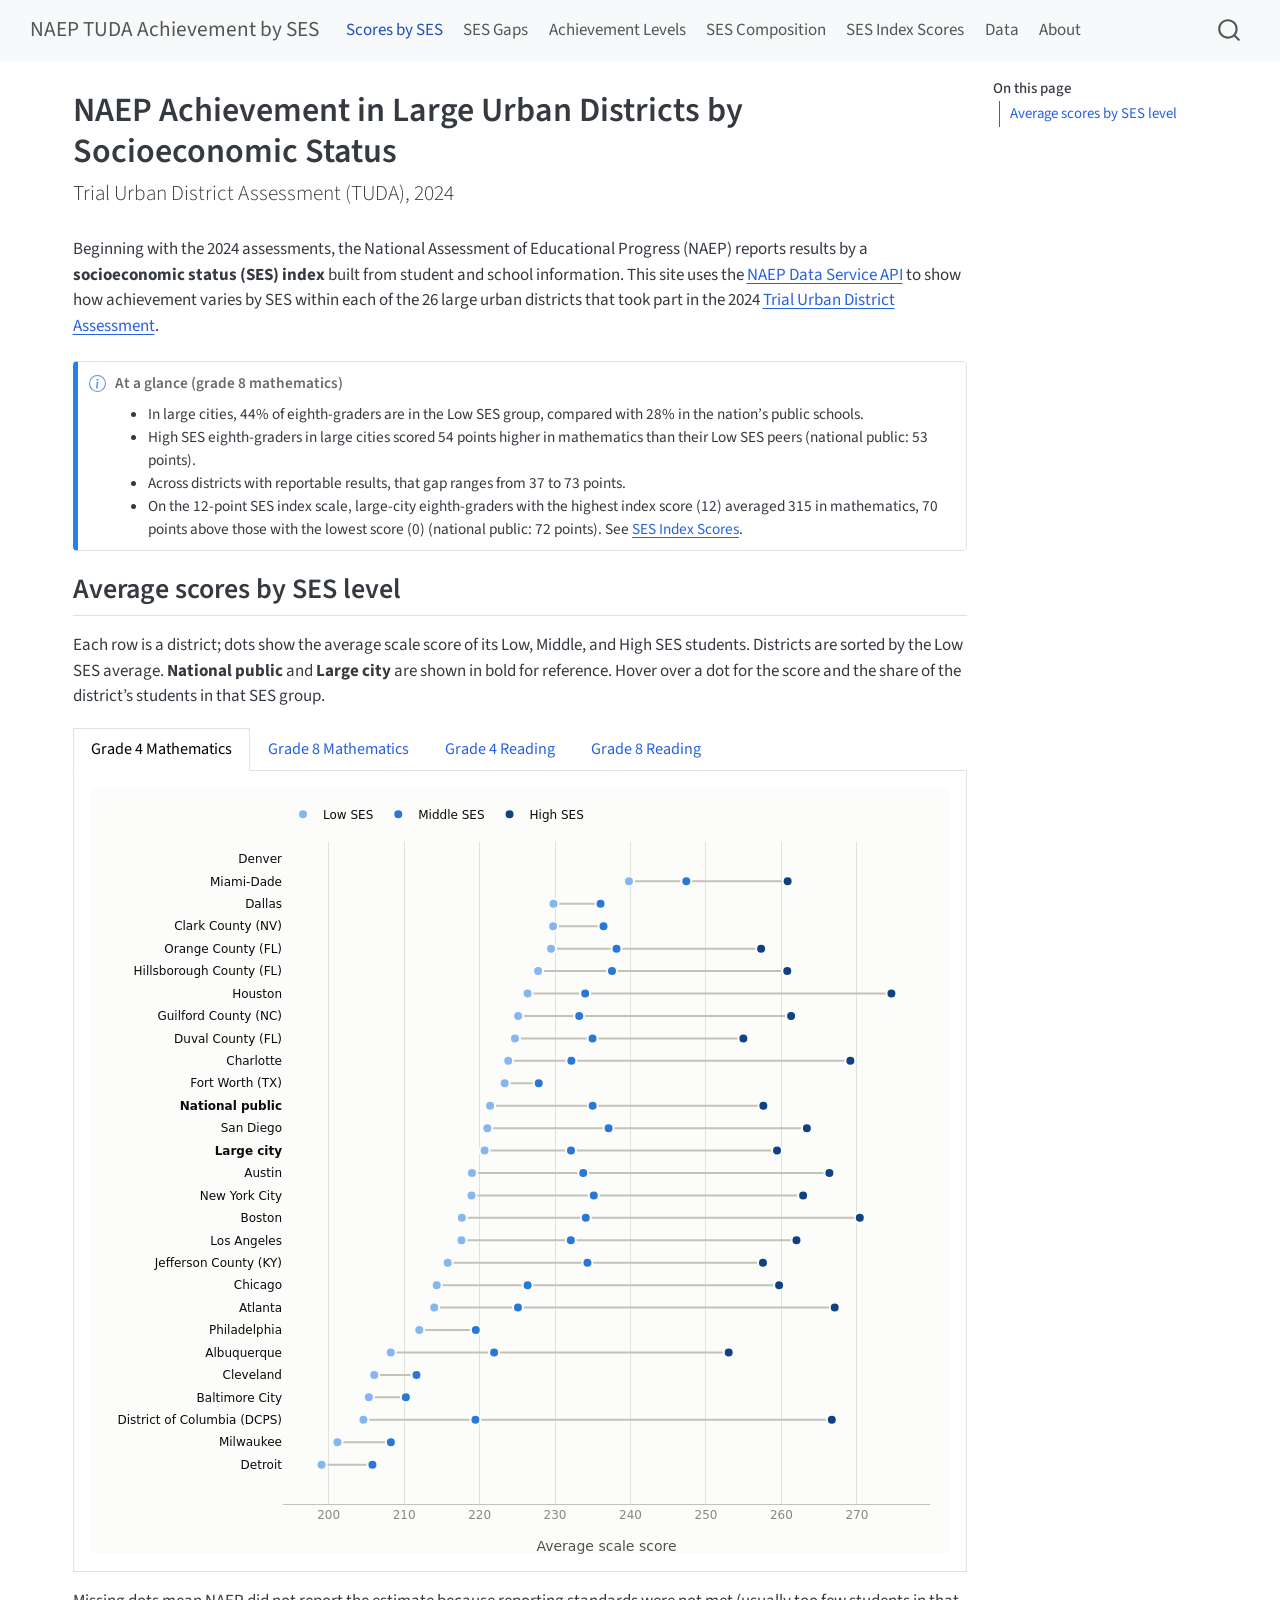
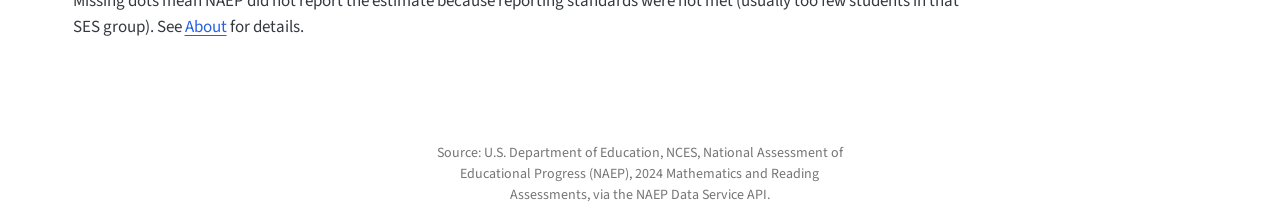
==== commit 652c11ac: "Built site for gh-pages" ====
--- a/index.html
+++ b/index.html
@@ -120,6 +120,10 @@
 <span class="menu-text">SES Composition</span></a>
   </li>  
   <li class="nav-item">
+    <a class="nav-link" href="./index-scores.html"> 
+<span class="menu-text">SES Index Scores</span></a>
+  </li>  
+  <li class="nav-item">
     <a class="nav-link" href="./data.html"> 
 <span class="menu-text">Data</span></a>
   </li>  
@@ -185,6 +189,7 @@
 <li>In large cities, 44% of eighth-graders are in the Low SES group, compared with 28% in the nation’s public schools.</li>
 <li>High SES eighth-graders in large cities scored 54 points higher in mathematics than their Low SES peers (national public: 53 points).</li>
 <li>Across districts with reportable results, that gap ranges from 37 to 73 points.</li>
+<li>On the 12-point SES index scale, large-city eighth-graders with the highest index score (12) averaged 315 in mathematics, 70 points above those with the lowest score (0) (national public: 72 points). See <a href="./index-scores.html">SES Index Scores</a>.</li>
 </ul>
 </div>
 </div>
@@ -197,32 +202,32 @@
 <div id="tabset-1-1" class="tab-pane active" role="tabpanel" aria-labelledby="tabset-1-1-tab">
 <div class="cell">
 <div class="cell-output-display">
-<div id="htmlwidget-75c67dadef5cbb19a2aa" style="width:100%;height:766px;" class="plotly html-widget"></div>
-<script type="application/json" data-for="htmlwidget-75c67dadef5cbb19a2aa">{"x":{"visdat":{"76e42842721a":["function () ","plotlyVisDat"],"76e422511d9c":["function () ","data"],"76e47b6efe5d":["function () ","data"],"76e433fdcafa":["function () ","data"],"76e45b18fdc0":["function () ","data"]},"cur_data":"76e45b18fdc0","attrs":{"76e422511d9c":{"alpha_stroke":1,"sizes":[10,100],"spans":[1,20],"x":{},"y":{},"xend":{},"yend":{},"type":"scatter","mode":"lines","line":{"color":"#c3c2b7","width":2},"hoverinfo":"skip","showlegend":false,"inherit":true},"76e47b6efe5d":{"alpha_stroke":1,"sizes":[10,100],"spans":[1,20],"x":{},"y":{},"type":"scatter","mode":"markers","name":"Low SES","marker":{"color":"#86b6ef","size":10,"line":{"color":"#fcfcfb","width":2}},"customdata":{},"text":{},"hovertemplate":"<b>%{customdata}<\/b><br>Low SES: %{x:.0f}<br>Share of students: %{text}<extra><\/extra>","inherit":true},"76e433fdcafa":{"alpha_stroke":1,"sizes":[10,100],"spans":[1,20],"x":{},"y":{},"type":"scatter","mode":"markers","name":"Middle SES","marker":{"color":"#2a78d6","size":10,"line":{"color":"#fcfcfb","width":2}},"customdata":{},"text":{},"hovertemplate":"<b>%{customdata}<\/b><br>Middle SES: %{x:.0f}<br>Share of students: %{text}<extra><\/extra>","inherit":true},"76e45b18fdc0":{"alpha_stroke":1,"sizes":[10,100],"spans":[1,20],"x":{},"y":{},"type":"scatter","mode":"markers","name":"High SES","marker":{"color":"#104281","size":10,"line":{"color":"#fcfcfb","width":2}},"customdata":{},"text":{},"hovertemplate":"<b>%{customdata}<\/b><br>High SES: %{x:.0f}<br>Share of students: %{text}<extra><\/extra>","inherit":true}},"layout":{"margin":{"b":50,"l":60,"t":40,"r":20},"font":{"family":"system-ui, -apple-system, 'Segoe UI', sans-serif","color":"#52514e","size":12},"paper_bgcolor":"#fcfcfb","plot_bgcolor":"#fcfcfb","xaxis":{"domain":[0,1],"automargin":true,"title":"Average scale score","gridcolor":"#e1e0d9","zeroline":false,"linecolor":"#c3c2b7","tickfont":{"color":"#898781"}},"yaxis":{"domain":[0,1],"automargin":true,"title":"","gridcolor":"rgba(0,0,0,0)","tickfont":{"color":"#0b0b0b"},"categoryorder":"array","categoryarray":["Detroit","Milwaukee","District of Columbia (DCPS)","Baltimore City","Cleveland","Albuquerque","Philadelphia","Atlanta","Chicago","Jefferson County (KY)","Los Angeles","Boston","New York City","Austin","<b>Large city<\/b>","San Diego","<b>National public<\/b>","Fort Worth (TX)","Charlotte","Duval County (FL)","Guilford County (NC)","Houston","Hillsborough County (FL)","Orange County (FL)","Clark County (NV)","Dallas","Miami-Dade","Denver"],"type":"category"},"legend":{"orientation":"h","x":0,"y":1.02,"yanchor":"bottom","traceorder":"normal","font":{"color":"#0b0b0b"}},"hoverlabel":{"bgcolor":"white","font":{"color":"#0b0b0b"}},"hovermode":"closest","showlegend":true},"source":"A","config":{"modeBarButtonsToAdd":["hoverclosest","hovercompare"],"showSendToCloud":false,"displaylogo":false,"modeBarButtonsToRemove":["lasso2d","select2d","autoScale2d"]},"data":[{"x":[199.06322788654199,205.80032936658799,null,201.16159318889601,208.24326813242101,null,204.60704751500899,266.67843219557801,null,205.327486972418,210.23222507175299,null,206.03425907283801,211.634634511044,null,208.23436334067699,253.012061433518,null,212.00904046042501,219.49975511785601,null,213.99449206888599,267.06409106396899,null,214.319016986523,259.69362821905401,null,215.77530086307399,257.55110117809897,null,217.59875626823199,261.99310019944397,null,217.65548821873799,270.38819103745499,null,218.93009168835999,262.87402057597899,null,218.98576175281701,266.35828923544801,null,220.66603176184199,259.42011775616299,null,221.02468226899899,263.37337737195401,null,221.39695426960401,257.60680394133198,null,223.32423606680899,227.83772977391399,null,223.79627117935101,269.13676365831498,null,224.68923611214399,254.95611673412699,null,225.11444269890401,261.285081727472,null,226.363340211718,274.57653592278803,null,227.75382405950799,260.77610799924997,null,229.47572271335,257.30967504157002,null,229.741977160364,236.42324112761401,null,229.79540693913,236.03199437529801,null,239.80045256903901,260.82415903901801],"y":["Detroit","Detroit",null,"Milwaukee","Milwaukee",null,"District of Columbia (DCPS)","District of Columbia (DCPS)",null,"Baltimore City","Baltimore City",null,"Cleveland","Cleveland",null,"Albuquerque","Albuquerque",null,"Philadelphia","Philadelphia",null,"Atlanta","Atlanta",null,"Chicago","Chicago",null,"Jefferson County (KY)","Jefferson County (KY)",null,"Los Angeles","Los Angeles",null,"Boston","Boston",null,"New York City","New York City",null,"Austin","Austin",null,"<b>Large city<\/b>","<b>Large city<\/b>",null,"San Diego","San Diego",null,"<b>National public<\/b>","<b>National public<\/b>",null,"Fort Worth (TX)","Fort Worth (TX)",null,"Charlotte","Charlotte",null,"Duval County (FL)","Duval County (FL)",null,"Guilford County (NC)","Guilford County (NC)",null,"Houston","Houston",null,"Hillsborough County (FL)","Hillsborough County (FL)",null,"Orange County (FL)","Orange County (FL)",null,"Clark County (NV)","Clark County (NV)",null,"Dallas","Dallas",null,"Miami-Dade","Miami-Dade"],"type":"scatter","mode":"lines","line":{"color":"#c3c2b7","width":2},"hoverinfo":["skip","skip",null,"skip","skip",null,"skip","skip",null,"skip","skip",null,"skip","skip",null,"skip","skip",null,"skip","skip",null,"skip","skip",null,"skip","skip",null,"skip","skip",null,"skip","skip",null,"skip","skip",null,"skip","skip",null,"skip","skip",null,"skip","skip",null,"skip","skip",null,"skip","skip",null,"skip","skip",null,"skip","skip",null,"skip","skip",null,"skip","skip",null,"skip","skip",null,"skip","skip",null,"skip","skip",null,"skip","skip",null,"skip","skip",null,"skip","skip"],"showlegend":false,"marker":{"color":"rgba(31,119,180,1)","line":{"color":"rgba(31,119,180,1)"}},"error_y":{"color":"rgba(31,119,180,1)"},"error_x":{"color":"rgba(31,119,180,1)"},"xaxis":"x","yaxis":"y","frame":null},{"x":[199.06322788654199,201.16159318889601,204.60704751500899,205.327486972418,206.03425907283801,208.23436334067699,212.00904046042501,213.99449206888599,214.319016986523,215.77530086307399,217.59875626823199,217.65548821873799,218.93009168835999,218.98576175281701,220.66603176184199,221.02468226899899,221.39695426960401,223.32423606680899,223.79627117935101,224.68923611214399,225.11444269890401,226.363340211718,227.75382405950799,229.47572271335,229.741977160364,229.79540693913,239.80045256903901],"y":["Detroit","Milwaukee","District of Columbia (DCPS)","Baltimore City","Cleveland","Albuquerque","Philadelphia","Atlanta","Chicago","Jefferson County (KY)","Los Angeles","Boston","New York City","Austin","<b>Large city<\/b>","San Diego","<b>National public<\/b>","Fort Worth (TX)","Charlotte","Duval County (FL)","Guilford County (NC)","Houston","Hillsborough County (FL)","Orange County (FL)","Clark County (NV)","Dallas","Miami-Dade"],"type":"scatter","mode":"markers","name":"Low SES","marker":{"color":"#86b6ef","size":10,"line":{"color":"#fcfcfb","width":2}},"customdata":["Detroit","Milwaukee","District of Columbia (DCPS)","Baltimore City","Cleveland","Albuquerque","Philadelphia","Atlanta","Chicago","Jefferson County (KY)","Los Angeles","Boston","New York City","Austin","Large city","San Diego","National public","Fort Worth (TX)","Charlotte","Duval County (FL)","Guilford County (NC)","Houston","Hillsborough County (FL)","Orange County (FL)","Clark County (NV)","Dallas","Miami-Dade"],"text":["77%","63%","25%","58%","81%","36%","57%","50%","57%","50%","62%","48%","51%","31%","48%","35%","31%","75%","24%","30%","28%","66%","38%","27%","73%","71%","39%"],"hovertemplate":["<b>%{customdata}<\/b><br>Low SES: %{x:.0f}<br>Share of students: %{text}<extra><\/extra>","<b>%{customdata}<\/b><br>Low SES: %{x:.0f}<br>Share of students: %{text}<extra><\/extra>","<b>%{customdata}<\/b><br>Low SES: %{x:.0f}<br>Share of students: %{text}<extra><\/extra>","<b>%{customdata}<\/b><br>Low SES: %{x:.0f}<br>Share of students: %{text}<extra><\/extra>","<b>%{customdata}<\/b><br>Low SES: %{x:.0f}<br>Share of students: %{text}<extra><\/extra>","<b>%{customdata}<\/b><br>Low SES: %{x:.0f}<br>Share of students: %{text}<extra><\/extra>","<b>%{customdata}<\/b><br>Low SES: %{x:.0f}<br>Share of students: %{text}<extra><\/extra>","<b>%{customdata}<\/b><br>Low SES: %{x:.0f}<br>Share of students: %{text}<extra><\/extra>","<b>%{customdata}<\/b><br>Low SES: %{x:.0f}<br>Share of students: %{text}<extra><\/extra>","<b>%{customdata}<\/b><br>Low SES: %{x:.0f}<br>Share of students: %{text}<extra><\/extra>","<b>%{customdata}<\/b><br>Low SES: %{x:.0f}<br>Share of students: %{text}<extra><\/extra>","<b>%{customdata}<\/b><br>Low SES: %{x:.0f}<br>Share of students: %{text}<extra><\/extra>","<b>%{customdata}<\/b><br>Low SES: %{x:.0f}<br>Share of students: %{text}<extra><\/extra>","<b>%{customdata}<\/b><br>Low SES: %{x:.0f}<br>Share of students: %{text}<extra><\/extra>","<b>%{customdata}<\/b><br>Low SES: %{x:.0f}<br>Share of students: %{text}<extra><\/extra>","<b>%{customdata}<\/b><br>Low SES: %{x:.0f}<br>Share of students: %{text}<extra><\/extra>","<b>%{customdata}<\/b><br>Low SES: %{x:.0f}<br>Share of students: %{text}<extra><\/extra>","<b>%{customdata}<\/b><br>Low SES: %{x:.0f}<br>Share of students: %{text}<extra><\/extra>","<b>%{customdata}<\/b><br>Low SES: %{x:.0f}<br>Share of students: %{text}<extra><\/extra>","<b>%{customdata}<\/b><br>Low SES: %{x:.0f}<br>Share of students: %{text}<extra><\/extra>","<b>%{customdata}<\/b><br>Low SES: %{x:.0f}<br>Share of students: %{text}<extra><\/extra>","<b>%{customdata}<\/b><br>Low SES: %{x:.0f}<br>Share of students: %{text}<extra><\/extra>","<b>%{customdata}<\/b><br>Low SES: %{x:.0f}<br>Share of students: %{text}<extra><\/extra>","<b>%{customdata}<\/b><br>Low SES: %{x:.0f}<br>Share of students: %{text}<extra><\/extra>","<b>%{customdata}<\/b><br>Low SES: %{x:.0f}<br>Share of students: %{text}<extra><\/extra>","<b>%{customdata}<\/b><br>Low SES: %{x:.0f}<br>Share of students: %{text}<extra><\/extra>","<b>%{customdata}<\/b><br>Low SES: %{x:.0f}<br>Share of students: %{text}<extra><\/extra>"],"error_y":{"color":"rgba(255,127,14,1)"},"error_x":{"color":"rgba(255,127,14,1)"},"line":{"color":"rgba(255,127,14,1)"},"xaxis":"x","yaxis":"y","frame":null},{"x":[205.80032936658799,208.24326813242101,219.449668492548,210.23222507175299,211.634634511044,221.92557943276699,219.49975511785601,225.084889080583,226.36280088167601,234.29461842992899,232.09428256425201,234.07304455739799,235.134071983317,233.73077609399201,232.112996799884,237.09226991612201,234.98528957350899,227.83772977391399,232.16004228164601,234.973916626456,233.207685458778,233.99185471531899,237.544151511076,238.14976153931201,236.42324112761401,236.03199437529801,247.39385344961201],"y":["Detroit","Milwaukee","District of Columbia (DCPS)","Baltimore City","Cleveland","Albuquerque","Philadelphia","Atlanta","Chicago","Jefferson County (KY)","Los Angeles","Boston","New York City","Austin","<b>Large city<\/b>","San Diego","<b>National public<\/b>","Fort Worth (TX)","Charlotte","Duval County (FL)","Guilford County (NC)","Houston","Hillsborough County (FL)","Orange County (FL)","Clark County (NV)","Dallas","Miami-Dade"],"type":"scatter","mode":"markers","name":"Middle SES","marker":{"color":"#2a78d6","size":10,"line":{"color":"#fcfcfb","width":2}},"customdata":["Detroit","Milwaukee","District of Columbia (DCPS)","Baltimore City","Cleveland","Albuquerque","Philadelphia","Atlanta","Chicago","Jefferson County (KY)","Los Angeles","Boston","New York City","Austin","Large city","San Diego","National public","Fort Worth (TX)","Charlotte","Duval County (FL)","Guilford County (NC)","Houston","Hillsborough County (FL)","Orange County (FL)","Clark County (NV)","Dallas","Miami-Dade"],"text":["23%","29%","34%","36%","19%","41%","38%","24%","29%","37%","27%","34%","33%","27%","34%","36%","38%","21%","47%","47%","47%","23%","33%","45%","25%","23%","45%"],"hovertemplate":["<b>%{customdata}<\/b><br>Middle SES: %{x:.0f}<br>Share of students: %{text}<extra><\/extra>","<b>%{customdata}<\/b><br>Middle SES: %{x:.0f}<br>Share of students: %{text}<extra><\/extra>","<b>%{customdata}<\/b><br>Middle SES: %{x:.0f}<br>Share of students: %{text}<extra><\/extra>","<b>%{customdata}<\/b><br>Middle SES: %{x:.0f}<br>Share of students: %{text}<extra><\/extra>","<b>%{customdata}<\/b><br>Middle SES: %{x:.0f}<br>Share of students: %{text}<extra><\/extra>","<b>%{customdata}<\/b><br>Middle SES: %{x:.0f}<br>Share of students: %{text}<extra><\/extra>","<b>%{customdata}<\/b><br>Middle SES: %{x:.0f}<br>Share of students: %{text}<extra><\/extra>","<b>%{customdata}<\/b><br>Middle SES: %{x:.0f}<br>Share of students: %{text}<extra><\/extra>","<b>%{customdata}<\/b><br>Middle SES: %{x:.0f}<br>Share of students: %{text}<extra><\/extra>","<b>%{customdata}<\/b><br>Middle SES: %{x:.0f}<br>Share of students: %{text}<extra><\/extra>","<b>%{customdata}<\/b><br>Middle SES: %{x:.0f}<br>Share of students: %{text}<extra><\/extra>","<b>%{customdata}<\/b><br>Middle SES: %{x:.0f}<br>Share of students: %{text}<extra><\/extra>","<b>%{customdata}<\/b><br>Middle SES: %{x:.0f}<br>Share of students: %{text}<extra><\/extra>","<b>%{customdata}<\/b><br>Middle SES: %{x:.0f}<br>Share of students: %{text}<extra><\/extra>","<b>%{customdata}<\/b><br>Middle SES: %{x:.0f}<br>Share of students: %{text}<extra><\/extra>","<b>%{customdata}<\/b><br>Middle SES: %{x:.0f}<br>Share of students: %{text}<extra><\/extra>","<b>%{customdata}<\/b><br>Middle SES: %{x:.0f}<br>Share of students: %{text}<extra><\/extra>","<b>%{customdata}<\/b><br>Middle SES: %{x:.0f}<br>Share of students: %{text}<extra><\/extra>","<b>%{customdata}<\/b><br>Middle SES: %{x:.0f}<br>Share of students: %{text}<extra><\/extra>","<b>%{customdata}<\/b><br>Middle SES: %{x:.0f}<br>Share of students: %{text}<extra><\/extra>","<b>%{customdata}<\/b><br>Middle SES: %{x:.0f}<br>Share of students: %{text}<extra><\/extra>","<b>%{customdata}<\/b><br>Middle SES: %{x:.0f}<br>Share of students: %{text}<extra><\/extra>","<b>%{customdata}<\/b><br>Middle SES: %{x:.0f}<br>Share of students: %{text}<extra><\/extra>","<b>%{customdata}<\/b><br>Middle SES: %{x:.0f}<br>Share of students: %{text}<extra><\/extra>","<b>%{customdata}<\/b><br>Middle SES: %{x:.0f}<br>Share of students: %{text}<extra><\/extra>","<b>%{customdata}<\/b><br>Middle SES: %{x:.0f}<br>Share of students: %{text}<extra><\/extra>","<b>%{customdata}<\/b><br>Middle SES: %{x:.0f}<br>Share of students: %{text}<extra><\/extra>"],"error_y":{"color":"rgba(44,160,44,1)"},"error_x":{"color":"rgba(44,160,44,1)"},"line":{"color":"rgba(44,160,44,1)"},"xaxis":"x","yaxis":"y","frame":null},{"x":[266.67843219557801,253.012061433518,267.06409106396899,259.69362821905401,257.55110117809897,261.99310019944397,270.38819103745499,262.87402057597899,266.35828923544801,259.42011775616299,263.37337737195401,257.60680394133198,269.13676365831498,254.95611673412699,261.285081727472,274.57653592278803,260.77610799924997,257.30967504157002,260.82415903901801],"y":["District of Columbia (DCPS)","Albuquerque","Atlanta","Chicago","Jefferson County (KY)","Los Angeles","Boston","New York City","Austin","<b>Large city<\/b>","San Diego","<b>National public<\/b>","Charlotte","Duval County (FL)","Guilford County (NC)","Houston","Hillsborough County (FL)","Orange County (FL)","Miami-Dade"],"type":"scatter","mode":"markers","name":"High SES","marker":{"color":"#104281","size":10,"line":{"color":"#fcfcfb","width":2}},"customdata":["District of Columbia (DCPS)","Albuquerque","Atlanta","Chicago","Jefferson County (KY)","Los Angeles","Boston","New York City","Austin","Large city","San Diego","National public","Charlotte","Duval County (FL)","Guilford County (NC)","Houston","Hillsborough County (FL)","Orange County (FL)","Miami-Dade"],"text":["42%","23%","26%","14%","13%","12%","18%","15%","43%","18%","29%","31%","29%","23%","25%","11%","28%","28%","16%"],"hovertemplate":["<b>%{customdata}<\/b><br>High SES: %{x:.0f}<br>Share of students: %{text}<extra><\/extra>","<b>%{customdata}<\/b><br>High SES: %{x:.0f}<br>Share of students: %{text}<extra><\/extra>","<b>%{customdata}<\/b><br>High SES: %{x:.0f}<br>Share of students: %{text}<extra><\/extra>","<b>%{customdata}<\/b><br>High SES: %{x:.0f}<br>Share of students: %{text}<extra><\/extra>","<b>%{customdata}<\/b><br>High SES: %{x:.0f}<br>Share of students: %{text}<extra><\/extra>","<b>%{customdata}<\/b><br>High SES: %{x:.0f}<br>Share of students: %{text}<extra><\/extra>","<b>%{customdata}<\/b><br>High SES: %{x:.0f}<br>Share of students: %{text}<extra><\/extra>","<b>%{customdata}<\/b><br>High SES: %{x:.0f}<br>Share of students: %{text}<extra><\/extra>","<b>%{customdata}<\/b><br>High SES: %{x:.0f}<br>Share of students: %{text}<extra><\/extra>","<b>%{customdata}<\/b><br>High SES: %{x:.0f}<br>Share of students: %{text}<extra><\/extra>","<b>%{customdata}<\/b><br>High SES: %{x:.0f}<br>Share of students: %{text}<extra><\/extra>","<b>%{customdata}<\/b><br>High SES: %{x:.0f}<br>Share of students: %{text}<extra><\/extra>","<b>%{customdata}<\/b><br>High SES: %{x:.0f}<br>Share of students: %{text}<extra><\/extra>","<b>%{customdata}<\/b><br>High SES: %{x:.0f}<br>Share of students: %{text}<extra><\/extra>","<b>%{customdata}<\/b><br>High SES: %{x:.0f}<br>Share of students: %{text}<extra><\/extra>","<b>%{customdata}<\/b><br>High SES: %{x:.0f}<br>Share of students: %{text}<extra><\/extra>","<b>%{customdata}<\/b><br>High SES: %{x:.0f}<br>Share of students: %{text}<extra><\/extra>","<b>%{customdata}<\/b><br>High SES: %{x:.0f}<br>Share of students: %{text}<extra><\/extra>","<b>%{customdata}<\/b><br>High SES: %{x:.0f}<br>Share of students: %{text}<extra><\/extra>"],"error_y":{"color":"rgba(214,39,40,1)"},"error_x":{"color":"rgba(214,39,40,1)"},"line":{"color":"rgba(214,39,40,1)"},"xaxis":"x","yaxis":"y","frame":null}],"highlight":{"on":"plotly_click","persistent":false,"dynamic":false,"selectize":false,"opacityDim":0.20000000000000001,"selected":{"opacity":1},"debounce":0},"shinyEvents":["plotly_hover","plotly_click","plotly_selected","plotly_relayout","plotly_brushed","plotly_brushing","plotly_clickannotation","plotly_doubleclick","plotly_deselect","plotly_afterplot","plotly_sunburstclick"],"base_url":"https://plot.ly"},"evals":[],"jsHooks":[]}</script>
+<div id="htmlwidget-adf19bdd2d427b236a7e" style="width:100%;height:766px;" class="plotly html-widget"></div>
+<script type="application/json" data-for="htmlwidget-adf19bdd2d427b236a7e">{"x":{"visdat":{"24d547ed5c1":["function () ","plotlyVisDat"],"24d523037435":["function () ","data"],"24d537c25588":["function () ","data"],"24d5377d7051":["function () ","data"],"24d5c58f24d":["function () ","data"]},"cur_data":"24d5c58f24d","attrs":{"24d523037435":{"alpha_stroke":1,"sizes":[10,100],"spans":[1,20],"x":{},"y":{},"xend":{},"yend":{},"type":"scatter","mode":"lines","line":{"color":"#c3c2b7","width":2},"hoverinfo":"skip","showlegend":false,"inherit":true},"24d537c25588":{"alpha_stroke":1,"sizes":[10,100],"spans":[1,20],"x":{},"y":{},"type":"scatter","mode":"markers","name":"Low SES","marker":{"color":"#86b6ef","size":10,"line":{"color":"#fcfcfb","width":2}},"customdata":{},"text":{},"hovertemplate":"<b>%{customdata}<\/b><br>Low SES: %{x:.0f}<br>Share of students: %{text}<extra><\/extra>","inherit":true},"24d5377d7051":{"alpha_stroke":1,"sizes":[10,100],"spans":[1,20],"x":{},"y":{},"type":"scatter","mode":"markers","name":"Middle SES","marker":{"color":"#2a78d6","size":10,"line":{"color":"#fcfcfb","width":2}},"customdata":{},"text":{},"hovertemplate":"<b>%{customdata}<\/b><br>Middle SES: %{x:.0f}<br>Share of students: %{text}<extra><\/extra>","inherit":true},"24d5c58f24d":{"alpha_stroke":1,"sizes":[10,100],"spans":[1,20],"x":{},"y":{},"type":"scatter","mode":"markers","name":"High SES","marker":{"color":"#104281","size":10,"line":{"color":"#fcfcfb","width":2}},"customdata":{},"text":{},"hovertemplate":"<b>%{customdata}<\/b><br>High SES: %{x:.0f}<br>Share of students: %{text}<extra><\/extra>","inherit":true}},"layout":{"margin":{"b":50,"l":60,"t":40,"r":20},"font":{"family":"system-ui, -apple-system, 'Segoe UI', sans-serif","color":"#52514e","size":12},"paper_bgcolor":"#fcfcfb","plot_bgcolor":"#fcfcfb","xaxis":{"domain":[0,1],"automargin":true,"title":"Average scale score","gridcolor":"#e1e0d9","zeroline":false,"linecolor":"#c3c2b7","tickfont":{"color":"#898781"}},"yaxis":{"domain":[0,1],"automargin":true,"title":"","gridcolor":"rgba(0,0,0,0)","tickfont":{"color":"#0b0b0b"},"categoryorder":"array","categoryarray":["Detroit","Milwaukee","District of Columbia (DCPS)","Baltimore City","Cleveland","Albuquerque","Philadelphia","Atlanta","Chicago","Jefferson County (KY)","Los Angeles","Boston","New York City","Austin","<b>Large city<\/b>","San Diego","<b>National public<\/b>","Fort Worth (TX)","Charlotte","Duval County (FL)","Guilford County (NC)","Houston","Hillsborough County (FL)","Orange County (FL)","Clark County (NV)","Dallas","Miami-Dade","Denver"],"type":"category"},"legend":{"orientation":"h","x":0,"y":1.02,"yanchor":"bottom","traceorder":"normal","font":{"color":"#0b0b0b"}},"hoverlabel":{"bgcolor":"white","font":{"color":"#0b0b0b"}},"hovermode":"closest","showlegend":true},"source":"A","config":{"modeBarButtonsToAdd":["hoverclosest","hovercompare"],"showSendToCloud":false,"displaylogo":false,"modeBarButtonsToRemove":["lasso2d","select2d","autoScale2d"]},"data":[{"x":[199.06322788654199,205.80032936658799,null,201.16159318889601,208.24326813242101,null,204.60704751500899,266.67843219557801,null,205.327486972418,210.23222507175299,null,206.03425907283801,211.634634511044,null,208.23436334067699,253.012061433518,null,212.00904046042501,219.49975511785601,null,213.99449206888599,267.06409106396899,null,214.319016986523,259.69362821905401,null,215.77530086307399,257.55110117809897,null,217.59875626823199,261.99310019944397,null,217.65548821873799,270.38819103745499,null,218.93009168835999,262.87402057597899,null,218.98576175281701,266.35828923544801,null,220.66603176184199,259.42011775616299,null,221.02468226899899,263.37337737195401,null,221.39695426960401,257.60680394133198,null,223.32423606680899,227.83772977391399,null,223.79627117935101,269.13676365831498,null,224.68923611214399,254.95611673412699,null,225.11444269890401,261.285081727472,null,226.363340211718,274.57653592278803,null,227.75382405950799,260.77610799924997,null,229.47572271335,257.30967504157002,null,229.741977160364,236.42324112761401,null,229.79540693913,236.03199437529801,null,239.80045256903901,260.82415903901801],"y":["Detroit","Detroit",null,"Milwaukee","Milwaukee",null,"District of Columbia (DCPS)","District of Columbia (DCPS)",null,"Baltimore City","Baltimore City",null,"Cleveland","Cleveland",null,"Albuquerque","Albuquerque",null,"Philadelphia","Philadelphia",null,"Atlanta","Atlanta",null,"Chicago","Chicago",null,"Jefferson County (KY)","Jefferson County (KY)",null,"Los Angeles","Los Angeles",null,"Boston","Boston",null,"New York City","New York City",null,"Austin","Austin",null,"<b>Large city<\/b>","<b>Large city<\/b>",null,"San Diego","San Diego",null,"<b>National public<\/b>","<b>National public<\/b>",null,"Fort Worth (TX)","Fort Worth (TX)",null,"Charlotte","Charlotte",null,"Duval County (FL)","Duval County (FL)",null,"Guilford County (NC)","Guilford County (NC)",null,"Houston","Houston",null,"Hillsborough County (FL)","Hillsborough County (FL)",null,"Orange County (FL)","Orange County (FL)",null,"Clark County (NV)","Clark County (NV)",null,"Dallas","Dallas",null,"Miami-Dade","Miami-Dade"],"type":"scatter","mode":"lines","line":{"color":"#c3c2b7","width":2},"hoverinfo":["skip","skip",null,"skip","skip",null,"skip","skip",null,"skip","skip",null,"skip","skip",null,"skip","skip",null,"skip","skip",null,"skip","skip",null,"skip","skip",null,"skip","skip",null,"skip","skip",null,"skip","skip",null,"skip","skip",null,"skip","skip",null,"skip","skip",null,"skip","skip",null,"skip","skip",null,"skip","skip",null,"skip","skip",null,"skip","skip",null,"skip","skip",null,"skip","skip",null,"skip","skip",null,"skip","skip",null,"skip","skip",null,"skip","skip",null,"skip","skip"],"showlegend":false,"marker":{"color":"rgba(31,119,180,1)","line":{"color":"rgba(31,119,180,1)"}},"error_y":{"color":"rgba(31,119,180,1)"},"error_x":{"color":"rgba(31,119,180,1)"},"xaxis":"x","yaxis":"y","frame":null},{"x":[199.06322788654199,201.16159318889601,204.60704751500899,205.327486972418,206.03425907283801,208.23436334067699,212.00904046042501,213.99449206888599,214.319016986523,215.77530086307399,217.59875626823199,217.65548821873799,218.93009168835999,218.98576175281701,220.66603176184199,221.02468226899899,221.39695426960401,223.32423606680899,223.79627117935101,224.68923611214399,225.11444269890401,226.363340211718,227.75382405950799,229.47572271335,229.741977160364,229.79540693913,239.80045256903901],"y":["Detroit","Milwaukee","District of Columbia (DCPS)","Baltimore City","Cleveland","Albuquerque","Philadelphia","Atlanta","Chicago","Jefferson County (KY)","Los Angeles","Boston","New York City","Austin","<b>Large city<\/b>","San Diego","<b>National public<\/b>","Fort Worth (TX)","Charlotte","Duval County (FL)","Guilford County (NC)","Houston","Hillsborough County (FL)","Orange County (FL)","Clark County (NV)","Dallas","Miami-Dade"],"type":"scatter","mode":"markers","name":"Low SES","marker":{"color":"#86b6ef","size":10,"line":{"color":"#fcfcfb","width":2}},"customdata":["Detroit","Milwaukee","District of Columbia (DCPS)","Baltimore City","Cleveland","Albuquerque","Philadelphia","Atlanta","Chicago","Jefferson County (KY)","Los Angeles","Boston","New York City","Austin","Large city","San Diego","National public","Fort Worth (TX)","Charlotte","Duval County (FL)","Guilford County (NC)","Houston","Hillsborough County (FL)","Orange County (FL)","Clark County (NV)","Dallas","Miami-Dade"],"text":["77%","63%","25%","58%","81%","36%","57%","50%","57%","50%","62%","48%","51%","31%","48%","35%","31%","75%","24%","30%","28%","66%","38%","27%","73%","71%","39%"],"hovertemplate":["<b>%{customdata}<\/b><br>Low SES: %{x:.0f}<br>Share of students: %{text}<extra><\/extra>","<b>%{customdata}<\/b><br>Low SES: %{x:.0f}<br>Share of students: %{text}<extra><\/extra>","<b>%{customdata}<\/b><br>Low SES: %{x:.0f}<br>Share of students: %{text}<extra><\/extra>","<b>%{customdata}<\/b><br>Low SES: %{x:.0f}<br>Share of students: %{text}<extra><\/extra>","<b>%{customdata}<\/b><br>Low SES: %{x:.0f}<br>Share of students: %{text}<extra><\/extra>","<b>%{customdata}<\/b><br>Low SES: %{x:.0f}<br>Share of students: %{text}<extra><\/extra>","<b>%{customdata}<\/b><br>Low SES: %{x:.0f}<br>Share of students: %{text}<extra><\/extra>","<b>%{customdata}<\/b><br>Low SES: %{x:.0f}<br>Share of students: %{text}<extra><\/extra>","<b>%{customdata}<\/b><br>Low SES: %{x:.0f}<br>Share of students: %{text}<extra><\/extra>","<b>%{customdata}<\/b><br>Low SES: %{x:.0f}<br>Share of students: %{text}<extra><\/extra>","<b>%{customdata}<\/b><br>Low SES: %{x:.0f}<br>Share of students: %{text}<extra><\/extra>","<b>%{customdata}<\/b><br>Low SES: %{x:.0f}<br>Share of students: %{text}<extra><\/extra>","<b>%{customdata}<\/b><br>Low SES: %{x:.0f}<br>Share of students: %{text}<extra><\/extra>","<b>%{customdata}<\/b><br>Low SES: %{x:.0f}<br>Share of students: %{text}<extra><\/extra>","<b>%{customdata}<\/b><br>Low SES: %{x:.0f}<br>Share of students: %{text}<extra><\/extra>","<b>%{customdata}<\/b><br>Low SES: %{x:.0f}<br>Share of students: %{text}<extra><\/extra>","<b>%{customdata}<\/b><br>Low SES: %{x:.0f}<br>Share of students: %{text}<extra><\/extra>","<b>%{customdata}<\/b><br>Low SES: %{x:.0f}<br>Share of students: %{text}<extra><\/extra>","<b>%{customdata}<\/b><br>Low SES: %{x:.0f}<br>Share of students: %{text}<extra><\/extra>","<b>%{customdata}<\/b><br>Low SES: %{x:.0f}<br>Share of students: %{text}<extra><\/extra>","<b>%{customdata}<\/b><br>Low SES: %{x:.0f}<br>Share of students: %{text}<extra><\/extra>","<b>%{customdata}<\/b><br>Low SES: %{x:.0f}<br>Share of students: %{text}<extra><\/extra>","<b>%{customdata}<\/b><br>Low SES: %{x:.0f}<br>Share of students: %{text}<extra><\/extra>","<b>%{customdata}<\/b><br>Low SES: %{x:.0f}<br>Share of students: %{text}<extra><\/extra>","<b>%{customdata}<\/b><br>Low SES: %{x:.0f}<br>Share of students: %{text}<extra><\/extra>","<b>%{customdata}<\/b><br>Low SES: %{x:.0f}<br>Share of students: %{text}<extra><\/extra>","<b>%{customdata}<\/b><br>Low SES: %{x:.0f}<br>Share of students: %{text}<extra><\/extra>"],"error_y":{"color":"rgba(255,127,14,1)"},"error_x":{"color":"rgba(255,127,14,1)"},"line":{"color":"rgba(255,127,14,1)"},"xaxis":"x","yaxis":"y","frame":null},{"x":[205.80032936658799,208.24326813242101,219.449668492548,210.23222507175299,211.634634511044,221.92557943276699,219.49975511785601,225.084889080583,226.36280088167601,234.29461842992899,232.09428256425201,234.07304455739799,235.134071983317,233.73077609399201,232.112996799884,237.09226991612201,234.98528957350899,227.83772977391399,232.16004228164601,234.973916626456,233.207685458778,233.99185471531899,237.544151511076,238.14976153931201,236.42324112761401,236.03199437529801,247.39385344961201],"y":["Detroit","Milwaukee","District of Columbia (DCPS)","Baltimore City","Cleveland","Albuquerque","Philadelphia","Atlanta","Chicago","Jefferson County (KY)","Los Angeles","Boston","New York City","Austin","<b>Large city<\/b>","San Diego","<b>National public<\/b>","Fort Worth (TX)","Charlotte","Duval County (FL)","Guilford County (NC)","Houston","Hillsborough County (FL)","Orange County (FL)","Clark County (NV)","Dallas","Miami-Dade"],"type":"scatter","mode":"markers","name":"Middle SES","marker":{"color":"#2a78d6","size":10,"line":{"color":"#fcfcfb","width":2}},"customdata":["Detroit","Milwaukee","District of Columbia (DCPS)","Baltimore City","Cleveland","Albuquerque","Philadelphia","Atlanta","Chicago","Jefferson County (KY)","Los Angeles","Boston","New York City","Austin","Large city","San Diego","National public","Fort Worth (TX)","Charlotte","Duval County (FL)","Guilford County (NC)","Houston","Hillsborough County (FL)","Orange County (FL)","Clark County (NV)","Dallas","Miami-Dade"],"text":["23%","29%","34%","36%","19%","41%","38%","24%","29%","37%","27%","34%","33%","27%","34%","36%","38%","21%","47%","47%","47%","23%","33%","45%","25%","23%","45%"],"hovertemplate":["<b>%{customdata}<\/b><br>Middle SES: %{x:.0f}<br>Share of students: %{text}<extra><\/extra>","<b>%{customdata}<\/b><br>Middle SES: %{x:.0f}<br>Share of students: %{text}<extra><\/extra>","<b>%{customdata}<\/b><br>Middle SES: %{x:.0f}<br>Share of students: %{text}<extra><\/extra>","<b>%{customdata}<\/b><br>Middle SES: %{x:.0f}<br>Share of students: %{text}<extra><\/extra>","<b>%{customdata}<\/b><br>Middle SES: %{x:.0f}<br>Share of students: %{text}<extra><\/extra>","<b>%{customdata}<\/b><br>Middle SES: %{x:.0f}<br>Share of students: %{text}<extra><\/extra>","<b>%{customdata}<\/b><br>Middle SES: %{x:.0f}<br>Share of students: %{text}<extra><\/extra>","<b>%{customdata}<\/b><br>Middle SES: %{x:.0f}<br>Share of students: %{text}<extra><\/extra>","<b>%{customdata}<\/b><br>Middle SES: %{x:.0f}<br>Share of students: %{text}<extra><\/extra>","<b>%{customdata}<\/b><br>Middle SES: %{x:.0f}<br>Share of students: %{text}<extra><\/extra>","<b>%{customdata}<\/b><br>Middle SES: %{x:.0f}<br>Share of students: %{text}<extra><\/extra>","<b>%{customdata}<\/b><br>Middle SES: %{x:.0f}<br>Share of students: %{text}<extra><\/extra>","<b>%{customdata}<\/b><br>Middle SES: %{x:.0f}<br>Share of students: %{text}<extra><\/extra>","<b>%{customdata}<\/b><br>Middle SES: %{x:.0f}<br>Share of students: %{text}<extra><\/extra>","<b>%{customdata}<\/b><br>Middle SES: %{x:.0f}<br>Share of students: %{text}<extra><\/extra>","<b>%{customdata}<\/b><br>Middle SES: %{x:.0f}<br>Share of students: %{text}<extra><\/extra>","<b>%{customdata}<\/b><br>Middle SES: %{x:.0f}<br>Share of students: %{text}<extra><\/extra>","<b>%{customdata}<\/b><br>Middle SES: %{x:.0f}<br>Share of students: %{text}<extra><\/extra>","<b>%{customdata}<\/b><br>Middle SES: %{x:.0f}<br>Share of students: %{text}<extra><\/extra>","<b>%{customdata}<\/b><br>Middle SES: %{x:.0f}<br>Share of students: %{text}<extra><\/extra>","<b>%{customdata}<\/b><br>Middle SES: %{x:.0f}<br>Share of students: %{text}<extra><\/extra>","<b>%{customdata}<\/b><br>Middle SES: %{x:.0f}<br>Share of students: %{text}<extra><\/extra>","<b>%{customdata}<\/b><br>Middle SES: %{x:.0f}<br>Share of students: %{text}<extra><\/extra>","<b>%{customdata}<\/b><br>Middle SES: %{x:.0f}<br>Share of students: %{text}<extra><\/extra>","<b>%{customdata}<\/b><br>Middle SES: %{x:.0f}<br>Share of students: %{text}<extra><\/extra>","<b>%{customdata}<\/b><br>Middle SES: %{x:.0f}<br>Share of students: %{text}<extra><\/extra>","<b>%{customdata}<\/b><br>Middle SES: %{x:.0f}<br>Share of students: %{text}<extra><\/extra>"],"error_y":{"color":"rgba(44,160,44,1)"},"error_x":{"color":"rgba(44,160,44,1)"},"line":{"color":"rgba(44,160,44,1)"},"xaxis":"x","yaxis":"y","frame":null},{"x":[266.67843219557801,253.012061433518,267.06409106396899,259.69362821905401,257.55110117809897,261.99310019944397,270.38819103745499,262.87402057597899,266.35828923544801,259.42011775616299,263.37337737195401,257.60680394133198,269.13676365831498,254.95611673412699,261.285081727472,274.57653592278803,260.77610799924997,257.30967504157002,260.82415903901801],"y":["District of Columbia (DCPS)","Albuquerque","Atlanta","Chicago","Jefferson County (KY)","Los Angeles","Boston","New York City","Austin","<b>Large city<\/b>","San Diego","<b>National public<\/b>","Charlotte","Duval County (FL)","Guilford County (NC)","Houston","Hillsborough County (FL)","Orange County (FL)","Miami-Dade"],"type":"scatter","mode":"markers","name":"High SES","marker":{"color":"#104281","size":10,"line":{"color":"#fcfcfb","width":2}},"customdata":["District of Columbia (DCPS)","Albuquerque","Atlanta","Chicago","Jefferson County (KY)","Los Angeles","Boston","New York City","Austin","Large city","San Diego","National public","Charlotte","Duval County (FL)","Guilford County (NC)","Houston","Hillsborough County (FL)","Orange County (FL)","Miami-Dade"],"text":["42%","23%","26%","14%","13%","12%","18%","15%","43%","18%","29%","31%","29%","23%","25%","11%","28%","28%","16%"],"hovertemplate":["<b>%{customdata}<\/b><br>High SES: %{x:.0f}<br>Share of students: %{text}<extra><\/extra>","<b>%{customdata}<\/b><br>High SES: %{x:.0f}<br>Share of students: %{text}<extra><\/extra>","<b>%{customdata}<\/b><br>High SES: %{x:.0f}<br>Share of students: %{text}<extra><\/extra>","<b>%{customdata}<\/b><br>High SES: %{x:.0f}<br>Share of students: %{text}<extra><\/extra>","<b>%{customdata}<\/b><br>High SES: %{x:.0f}<br>Share of students: %{text}<extra><\/extra>","<b>%{customdata}<\/b><br>High SES: %{x:.0f}<br>Share of students: %{text}<extra><\/extra>","<b>%{customdata}<\/b><br>High SES: %{x:.0f}<br>Share of students: %{text}<extra><\/extra>","<b>%{customdata}<\/b><br>High SES: %{x:.0f}<br>Share of students: %{text}<extra><\/extra>","<b>%{customdata}<\/b><br>High SES: %{x:.0f}<br>Share of students: %{text}<extra><\/extra>","<b>%{customdata}<\/b><br>High SES: %{x:.0f}<br>Share of students: %{text}<extra><\/extra>","<b>%{customdata}<\/b><br>High SES: %{x:.0f}<br>Share of students: %{text}<extra><\/extra>","<b>%{customdata}<\/b><br>High SES: %{x:.0f}<br>Share of students: %{text}<extra><\/extra>","<b>%{customdata}<\/b><br>High SES: %{x:.0f}<br>Share of students: %{text}<extra><\/extra>","<b>%{customdata}<\/b><br>High SES: %{x:.0f}<br>Share of students: %{text}<extra><\/extra>","<b>%{customdata}<\/b><br>High SES: %{x:.0f}<br>Share of students: %{text}<extra><\/extra>","<b>%{customdata}<\/b><br>High SES: %{x:.0f}<br>Share of students: %{text}<extra><\/extra>","<b>%{customdata}<\/b><br>High SES: %{x:.0f}<br>Share of students: %{text}<extra><\/extra>","<b>%{customdata}<\/b><br>High SES: %{x:.0f}<br>Share of students: %{text}<extra><\/extra>","<b>%{customdata}<\/b><br>High SES: %{x:.0f}<br>Share of students: %{text}<extra><\/extra>"],"error_y":{"color":"rgba(214,39,40,1)"},"error_x":{"color":"rgba(214,39,40,1)"},"line":{"color":"rgba(214,39,40,1)"},"xaxis":"x","yaxis":"y","frame":null}],"highlight":{"on":"plotly_click","persistent":false,"dynamic":false,"selectize":false,"opacityDim":0.20000000000000001,"selected":{"opacity":1},"debounce":0},"shinyEvents":["plotly_hover","plotly_click","plotly_selected","plotly_relayout","plotly_brushed","plotly_brushing","plotly_clickannotation","plotly_doubleclick","plotly_deselect","plotly_afterplot","plotly_sunburstclick"],"base_url":"https://plot.ly"},"evals":[],"jsHooks":[]}</script>
 </div>
 </div>
 </div>
 <div id="tabset-1-2" class="tab-pane" role="tabpanel" aria-labelledby="tabset-1-2-tab">
 <div class="cell">
 <div class="cell-output-display">
-<div id="htmlwidget-b56269f96e35e0a5d035" style="width:100%;height:766px;" class="plotly html-widget"></div>
-<script type="application/json" data-for="htmlwidget-b56269f96e35e0a5d035">{"x":{"visdat":{"76e42bc18ecf":["function () ","plotlyVisDat"],"76e43086ce7a":["function () ","data"],"76e4625dc479":["function () ","data"],"76e47a0e1662":["function () ","data"],"76e432dfba88":["function () ","data"]},"cur_data":"76e432dfba88","attrs":{"76e43086ce7a":{"alpha_stroke":1,"sizes":[10,100],"spans":[1,20],"x":{},"y":{},"xend":{},"yend":{},"type":"scatter","mode":"lines","line":{"color":"#c3c2b7","width":2},"hoverinfo":"skip","showlegend":false,"inherit":true},"76e4625dc479":{"alpha_stroke":1,"sizes":[10,100],"spans":[1,20],"x":{},"y":{},"type":"scatter","mode":"markers","name":"Low SES","marker":{"color":"#86b6ef","size":10,"line":{"color":"#fcfcfb","width":2}},"customdata":{},"text":{},"hovertemplate":"<b>%{customdata}<\/b><br>Low SES: %{x:.0f}<br>Share of students: %{text}<extra><\/extra>","inherit":true},"76e47a0e1662":{"alpha_stroke":1,"sizes":[10,100],"spans":[1,20],"x":{},"y":{},"type":"scatter","mode":"markers","name":"Middle SES","marker":{"color":"#2a78d6","size":10,"line":{"color":"#fcfcfb","width":2}},"customdata":{},"text":{},"hovertemplate":"<b>%{customdata}<\/b><br>Middle SES: %{x:.0f}<br>Share of students: %{text}<extra><\/extra>","inherit":true},"76e432dfba88":{"alpha_stroke":1,"sizes":[10,100],"spans":[1,20],"x":{},"y":{},"type":"scatter","mode":"markers","name":"High SES","marker":{"color":"#104281","size":10,"line":{"color":"#fcfcfb","width":2}},"customdata":{},"text":{},"hovertemplate":"<b>%{customdata}<\/b><br>High SES: %{x:.0f}<br>Share of students: %{text}<extra><\/extra>","inherit":true}},"layout":{"margin":{"b":50,"l":60,"t":40,"r":20},"font":{"family":"system-ui, -apple-system, 'Segoe UI', sans-serif","color":"#52514e","size":12},"paper_bgcolor":"#fcfcfb","plot_bgcolor":"#fcfcfb","xaxis":{"domain":[0,1],"automargin":true,"title":"Average scale score","gridcolor":"#e1e0d9","zeroline":false,"linecolor":"#c3c2b7","tickfont":{"color":"#898781"}},"yaxis":{"domain":[0,1],"automargin":true,"title":"","gridcolor":"rgba(0,0,0,0)","tickfont":{"color":"#0b0b0b"},"categoryorder":"array","categoryarray":["District of Columbia (DCPS)","Detroit","Baltimore City","Milwaukee","Albuquerque","Cleveland","Austin","Atlanta","Philadelphia","Jefferson County (KY)","San Diego","Fort Worth (TX)","Duval County (FL)","Boston","Guilford County (NC)","Hillsborough County (FL)","Los Angeles","Orange County (FL)","<b>National public<\/b>","<b>Large city<\/b>","Houston","Chicago","Clark County (NV)","Dallas","New York City","Charlotte","Miami-Dade","Denver"],"type":"category"},"legend":{"orientation":"h","x":0,"y":1.02,"yanchor":"bottom","traceorder":"normal","font":{"color":"#0b0b0b"}},"hoverlabel":{"bgcolor":"white","font":{"color":"#0b0b0b"}},"hovermode":"closest","showlegend":true},"source":"A","config":{"modeBarButtonsToAdd":["hoverclosest","hovercompare"],"showSendToCloud":false,"displaylogo":false,"modeBarButtonsToRemove":["lasso2d","select2d","autoScale2d"]},"data":[{"x":[232.59137867698001,305.90632487511101,null,235.99641953542499,240.272671834779,null,236.30875441618301,251.22487063195899,null,238.51862232390599,250.852176847626,null,239.29321079827901,301.38377479344399,null,239.63119242770799,257.56390085857498,null,241.396287795142,305.51835556338301,null,241.68772372098201,303.52435729596101,null,242.286245203828,259.241822289688,null,243.56285801861799,307.42978694332697,null,244.121056705548,313.44820644973299,null,245.96554147319401,267.47815606902202,null,246.472045687395,295.26122750657299,null,248.141357367604,272.07003969168801,null,248.29833149227301,313.79761509711898,null,249.110399682203,298.07557372941199,null,249.417245636449,314.512910045696,null,250.40641321077601,296.71497531213902,null,251.217739116491,303.72011588635502,null,251.972636468172,305.97413366792199,null,252.57570891437399,320.60687578296398,null,253.21870891357099,319.09760972187001,null,255.826375465144,288.58480999462199,null,256.298270367648,264.85221667862902,null,256.68316066989797,314.39054177527601,null,258.69776586440702,316.56157943848802,null,259.48184825736701,296.72891663771702],"y":["District of Columbia (DCPS)","District of Columbia (DCPS)",null,"Detroit","Detroit",null,"Baltimore City","Baltimore City",null,"Milwaukee","Milwaukee",null,"Albuquerque","Albuquerque",null,"Cleveland","Cleveland",null,"Austin","Austin",null,"Atlanta","Atlanta",null,"Philadelphia","Philadelphia",null,"Jefferson County (KY)","Jefferson County (KY)",null,"San Diego","San Diego",null,"Fort Worth (TX)","Fort Worth (TX)",null,"Duval County (FL)","Duval County (FL)",null,"Boston","Boston",null,"Guilford County (NC)","Guilford County (NC)",null,"Hillsborough County (FL)","Hillsborough County (FL)",null,"Los Angeles","Los Angeles",null,"Orange County (FL)","Orange County (FL)",null,"<b>National public<\/b>","<b>National public<\/b>",null,"<b>Large city<\/b>","<b>Large city<\/b>",null,"Houston","Houston",null,"Chicago","Chicago",null,"Clark County (NV)","Clark County (NV)",null,"Dallas","Dallas",null,"New York City","New York City",null,"Charlotte","Charlotte",null,"Miami-Dade","Miami-Dade"],"type":"scatter","mode":"lines","line":{"color":"#c3c2b7","width":2},"hoverinfo":["skip","skip",null,"skip","skip",null,"skip","skip",null,"skip","skip",null,"skip","skip",null,"skip","skip",null,"skip","skip",null,"skip","skip",null,"skip","skip",null,"skip","skip",null,"skip","skip",null,"skip","skip",null,"skip","skip",null,"skip","skip",null,"skip","skip",null,"skip","skip",null,"skip","skip",null,"skip","skip",null,"skip","skip",null,"skip","skip",null,"skip","skip",null,"skip","skip",null,"skip","skip",null,"skip","skip",null,"skip","skip",null,"skip","skip",null,"skip","skip"],"showlegend":false,"marker":{"color":"rgba(31,119,180,1)","line":{"color":"rgba(31,119,180,1)"}},"error_y":{"color":"rgba(31,119,180,1)"},"error_x":{"color":"rgba(31,119,180,1)"},"xaxis":"x","yaxis":"y","frame":null},{"x":[232.59137867698001,235.99641953542499,236.30875441618301,238.51862232390599,239.29321079827901,239.63119242770799,241.396287795142,241.68772372098201,242.286245203828,243.56285801861799,244.121056705548,245.96554147319401,246.472045687395,248.141357367604,248.29833149227301,249.110399682203,249.417245636449,250.40641321077601,251.217739116491,251.972636468172,252.57570891437399,253.21870891357099,255.826375465144,256.298270367648,256.68316066989797,258.69776586440702,259.48184825736701],"y":["District of Columbia (DCPS)","Detroit","Baltimore City","Milwaukee","Albuquerque","Cleveland","Austin","Atlanta","Philadelphia","Jefferson County (KY)","San Diego","Fort Worth (TX)","Duval County (FL)","Boston","Guilford County (NC)","Hillsborough County (FL)","Los Angeles","Orange County (FL)","<b>National public<\/b>","<b>Large city<\/b>","Houston","Chicago","Clark County (NV)","Dallas","New York City","Charlotte","Miami-Dade"],"type":"scatter","mode":"markers","name":"Low SES","marker":{"color":"#86b6ef","size":10,"line":{"color":"#fcfcfb","width":2}},"customdata":["District of Columbia (DCPS)","Detroit","Baltimore City","Milwaukee","Albuquerque","Cleveland","Austin","Atlanta","Philadelphia","Jefferson County (KY)","San Diego","Fort Worth (TX)","Duval County (FL)","Boston","Guilford County (NC)","Hillsborough County (FL)","Los Angeles","Orange County (FL)","National public","Large city","Houston","Chicago","Clark County (NV)","Dallas","New York City","Charlotte","Miami-Dade"],"text":["24%","77%","60%","59%","36%","83%","27%","49%","58%","38%","29%","71%","26%","50%","28%","28%","60%","23%","28%","44%","59%","57%","74%","75%","54%","23%","41%"],"hovertemplate":["<b>%{customdata}<\/b><br>Low SES: %{x:.0f}<br>Share of students: %{text}<extra><\/extra>","<b>%{customdata}<\/b><br>Low SES: %{x:.0f}<br>Share of students: %{text}<extra><\/extra>","<b>%{customdata}<\/b><br>Low SES: %{x:.0f}<br>Share of students: %{text}<extra><\/extra>","<b>%{customdata}<\/b><br>Low SES: %{x:.0f}<br>Share of students: %{text}<extra><\/extra>","<b>%{customdata}<\/b><br>Low SES: %{x:.0f}<br>Share of students: %{text}<extra><\/extra>","<b>%{customdata}<\/b><br>Low SES: %{x:.0f}<br>Share of students: %{text}<extra><\/extra>","<b>%{customdata}<\/b><br>Low SES: %{x:.0f}<br>Share of students: %{text}<extra><\/extra>","<b>%{customdata}<\/b><br>Low SES: %{x:.0f}<br>Share of students: %{text}<extra><\/extra>","<b>%{customdata}<\/b><br>Low SES: %{x:.0f}<br>Share of students: %{text}<extra><\/extra>","<b>%{customdata}<\/b><br>Low SES: %{x:.0f}<br>Share of students: %{text}<extra><\/extra>","<b>%{customdata}<\/b><br>Low SES: %{x:.0f}<br>Share of students: %{text}<extra><\/extra>","<b>%{customdata}<\/b><br>Low SES: %{x:.0f}<br>Share of students: %{text}<extra><\/extra>","<b>%{customdata}<\/b><br>Low SES: %{x:.0f}<br>Share of students: %{text}<extra><\/extra>","<b>%{customdata}<\/b><br>Low SES: %{x:.0f}<br>Share of students: %{text}<extra><\/extra>","<b>%{customdata}<\/b><br>Low SES: %{x:.0f}<br>Share of students: %{text}<extra><\/extra>","<b>%{customdata}<\/b><br>Low SES: %{x:.0f}<br>Share of students: %{text}<extra><\/extra>","<b>%{customdata}<\/b><br>Low SES: %{x:.0f}<br>Share of students: %{text}<extra><\/extra>","<b>%{customdata}<\/b><br>Low SES: %{x:.0f}<br>Share of students: %{text}<extra><\/extra>","<b>%{customdata}<\/b><br>Low SES: %{x:.0f}<br>Share of students: %{text}<extra><\/extra>","<b>%{customdata}<\/b><br>Low SES: %{x:.0f}<br>Share of students: %{text}<extra><\/extra>","<b>%{customdata}<\/b><br>Low SES: %{x:.0f}<br>Share of students: %{text}<extra><\/extra>","<b>%{customdata}<\/b><br>Low SES: %{x:.0f}<br>Share of students: %{text}<extra><\/extra>","<b>%{customdata}<\/b><br>Low SES: %{x:.0f}<br>Share of students: %{text}<extra><\/extra>","<b>%{customdata}<\/b><br>Low SES: %{x:.0f}<br>Share of students: %{text}<extra><\/extra>","<b>%{customdata}<\/b><br>Low SES: %{x:.0f}<br>Share of students: %{text}<extra><\/extra>","<b>%{customdata}<\/b><br>Low SES: %{x:.0f}<br>Share of students: %{text}<extra><\/extra>","<b>%{customdata}<\/b><br>Low SES: %{x:.0f}<br>Share of students: %{text}<extra><\/extra>"],"error_y":{"color":"rgba(255,127,14,1)"},"error_x":{"color":"rgba(255,127,14,1)"},"line":{"color":"rgba(255,127,14,1)"},"xaxis":"x","yaxis":"y","frame":null},{"x":[246.569232473868,240.272671834779,251.22487063195899,250.852176847626,264.11807357959299,257.56390085857498,268.66609033898999,256.17968669718601,259.241822289688,259.514564418742,281.38648304799602,267.47815606902202,257.56183324025699,272.07003969168801,267.35905980799902,265.89105682082101,280.55890229976501,266.02887825751299,272.12698941573097,272.39693865977699,276.523781453102,276.74924624659099,288.58480999462199,264.85221667862902,278.40474331185902,268.92759564950899,271.27724257958198],"y":["District of Columbia (DCPS)","Detroit","Baltimore City","Milwaukee","Albuquerque","Cleveland","Austin","Atlanta","Philadelphia","Jefferson County (KY)","San Diego","Fort Worth (TX)","Duval County (FL)","Boston","Guilford County (NC)","Hillsborough County (FL)","Los Angeles","Orange County (FL)","<b>National public<\/b>","<b>Large city<\/b>","Houston","Chicago","Clark County (NV)","Dallas","New York City","Charlotte","Miami-Dade"],"type":"scatter","mode":"markers","name":"Middle SES","marker":{"color":"#2a78d6","size":10,"line":{"color":"#fcfcfb","width":2}},"customdata":["District of Columbia (DCPS)","Detroit","Baltimore City","Milwaukee","Albuquerque","Cleveland","Austin","Atlanta","Philadelphia","Jefferson County (KY)","San Diego","Fort Worth (TX)","Duval County (FL)","Boston","Guilford County (NC)","Hillsborough County (FL)","Los Angeles","Orange County (FL)","National public","Large city","Houston","Chicago","Clark County (NV)","Dallas","New York City","Charlotte","Miami-Dade"],"text":["42%","23%","34%","33%","47%","17%","28%","29%","33%","48%","41%","22%","51%","37%","52%","47%","30%","51%","42%","38%","27%","32%","26%","21%","37%","49%","46%"],"hovertemplate":["<b>%{customdata}<\/b><br>Middle SES: %{x:.0f}<br>Share of students: %{text}<extra><\/extra>","<b>%{customdata}<\/b><br>Middle SES: %{x:.0f}<br>Share of students: %{text}<extra><\/extra>","<b>%{customdata}<\/b><br>Middle SES: %{x:.0f}<br>Share of students: %{text}<extra><\/extra>","<b>%{customdata}<\/b><br>Middle SES: %{x:.0f}<br>Share of students: %{text}<extra><\/extra>","<b>%{customdata}<\/b><br>Middle SES: %{x:.0f}<br>Share of students: %{text}<extra><\/extra>","<b>%{customdata}<\/b><br>Middle SES: %{x:.0f}<br>Share of students: %{text}<extra><\/extra>","<b>%{customdata}<\/b><br>Middle SES: %{x:.0f}<br>Share of students: %{text}<extra><\/extra>","<b>%{customdata}<\/b><br>Middle SES: %{x:.0f}<br>Share of students: %{text}<extra><\/extra>","<b>%{customdata}<\/b><br>Middle SES: %{x:.0f}<br>Share of students: %{text}<extra><\/extra>","<b>%{customdata}<\/b><br>Middle SES: %{x:.0f}<br>Share of students: %{text}<extra><\/extra>","<b>%{customdata}<\/b><br>Middle SES: %{x:.0f}<br>Share of students: %{text}<extra><\/extra>","<b>%{customdata}<\/b><br>Middle SES: %{x:.0f}<br>Share of students: %{text}<extra><\/extra>","<b>%{customdata}<\/b><br>Middle SES: %{x:.0f}<br>Share of students: %{text}<extra><\/extra>","<b>%{customdata}<\/b><br>Middle SES: %{x:.0f}<br>Share of students: %{text}<extra><\/extra>","<b>%{customdata}<\/b><br>Middle SES: %{x:.0f}<br>Share of students: %{text}<extra><\/extra>","<b>%{customdata}<\/b><br>Middle SES: %{x:.0f}<br>Share of students: %{text}<extra><\/extra>","<b>%{customdata}<\/b><br>Middle SES: %{x:.0f}<br>Share of students: %{text}<extra><\/extra>","<b>%{customdata}<\/b><br>Middle SES: %{x:.0f}<br>Share of students: %{text}<extra><\/extra>","<b>%{customdata}<\/b><br>Middle SES: %{x:.0f}<br>Share of students: %{text}<extra><\/extra>","<b>%{customdata}<\/b><br>Middle SES: %{x:.0f}<br>Share of students: %{text}<extra><\/extra>","<b>%{customdata}<\/b><br>Middle SES: %{x:.0f}<br>Share of students: %{text}<extra><\/extra>","<b>%{customdata}<\/b><br>Middle SES: %{x:.0f}<br>Share of students: %{text}<extra><\/extra>","<b>%{customdata}<\/b><br>Middle SES: %{x:.0f}<br>Share of students: %{text}<extra><\/extra>","<b>%{customdata}<\/b><br>Middle SES: %{x:.0f}<br>Share of students: %{text}<extra><\/extra>","<b>%{customdata}<\/b><br>Middle SES: %{x:.0f}<br>Share of students: %{text}<extra><\/extra>","<b>%{customdata}<\/b><br>Middle SES: %{x:.0f}<br>Share of students: %{text}<extra><\/extra>","<b>%{customdata}<\/b><br>Middle SES: %{x:.0f}<br>Share of students: %{text}<extra><\/extra>"],"error_y":{"color":"rgba(44,160,44,1)"},"error_x":{"color":"rgba(44,160,44,1)"},"line":{"color":"rgba(44,160,44,1)"},"xaxis":"x","yaxis":"y","frame":null},{"x":[305.90632487511101,301.38377479344399,305.51835556338301,303.52435729596101,307.42978694332697,313.44820644973299,295.26122750657299,313.79761509711898,298.07557372941199,314.512910045696,296.71497531213902,303.72011588635502,305.97413366792199,320.60687578296398,319.09760972187001,314.39054177527601,316.56157943848802,296.72891663771702],"y":["District of Columbia (DCPS)","Albuquerque","Austin","Atlanta","Jefferson County (KY)","San Diego","Duval County (FL)","Guilford County (NC)","Hillsborough County (FL)","Los Angeles","Orange County (FL)","<b>National public<\/b>","<b>Large city<\/b>","Houston","Chicago","New York City","Charlotte","Miami-Dade"],"type":"scatter","mode":"markers","name":"High SES","marker":{"color":"#104281","size":10,"line":{"color":"#fcfcfb","width":2}},"customdata":["District of Columbia (DCPS)","Albuquerque","Austin","Atlanta","Jefferson County (KY)","San Diego","Duval County (FL)","Guilford County (NC)","Hillsborough County (FL)","Los Angeles","Orange County (FL)","National public","Large city","Houston","Chicago","New York City","Charlotte","Miami-Dade"],"text":["34%","16%","45%","22%","14%","29%","23%","20%","26%","10%","26%","30%","18%","13%","11%","8%","28%","12%"],"hovertemplate":["<b>%{customdata}<\/b><br>High SES: %{x:.0f}<br>Share of students: %{text}<extra><\/extra>","<b>%{customdata}<\/b><br>High SES: %{x:.0f}<br>Share of students: %{text}<extra><\/extra>","<b>%{customdata}<\/b><br>High SES: %{x:.0f}<br>Share of students: %{text}<extra><\/extra>","<b>%{customdata}<\/b><br>High SES: %{x:.0f}<br>Share of students: %{text}<extra><\/extra>","<b>%{customdata}<\/b><br>High SES: %{x:.0f}<br>Share of students: %{text}<extra><\/extra>","<b>%{customdata}<\/b><br>High SES: %{x:.0f}<br>Share of students: %{text}<extra><\/extra>","<b>%{customdata}<\/b><br>High SES: %{x:.0f}<br>Share of students: %{text}<extra><\/extra>","<b>%{customdata}<\/b><br>High SES: %{x:.0f}<br>Share of students: %{text}<extra><\/extra>","<b>%{customdata}<\/b><br>High SES: %{x:.0f}<br>Share of students: %{text}<extra><\/extra>","<b>%{customdata}<\/b><br>High SES: %{x:.0f}<br>Share of students: %{text}<extra><\/extra>","<b>%{customdata}<\/b><br>High SES: %{x:.0f}<br>Share of students: %{text}<extra><\/extra>","<b>%{customdata}<\/b><br>High SES: %{x:.0f}<br>Share of students: %{text}<extra><\/extra>","<b>%{customdata}<\/b><br>High SES: %{x:.0f}<br>Share of students: %{text}<extra><\/extra>","<b>%{customdata}<\/b><br>High SES: %{x:.0f}<br>Share of students: %{text}<extra><\/extra>","<b>%{customdata}<\/b><br>High SES: %{x:.0f}<br>Share of students: %{text}<extra><\/extra>","<b>%{customdata}<\/b><br>High SES: %{x:.0f}<br>Share of students: %{text}<extra><\/extra>","<b>%{customdata}<\/b><br>High SES: %{x:.0f}<br>Share of students: %{text}<extra><\/extra>","<b>%{customdata}<\/b><br>High SES: %{x:.0f}<br>Share of students: %{text}<extra><\/extra>"],"error_y":{"color":"rgba(214,39,40,1)"},"error_x":{"color":"rgba(214,39,40,1)"},"line":{"color":"rgba(214,39,40,1)"},"xaxis":"x","yaxis":"y","frame":null}],"highlight":{"on":"plotly_click","persistent":false,"dynamic":false,"selectize":false,"opacityDim":0.20000000000000001,"selected":{"opacity":1},"debounce":0},"shinyEvents":["plotly_hover","plotly_click","plotly_selected","plotly_relayout","plotly_brushed","plotly_brushing","plotly_clickannotation","plotly_doubleclick","plotly_deselect","plotly_afterplot","plotly_sunburstclick"],"base_url":"https://plot.ly"},"evals":[],"jsHooks":[]}</script>
+<div id="htmlwidget-b131c68c1efcde64f995" style="width:100%;height:766px;" class="plotly html-widget"></div>
+<script type="application/json" data-for="htmlwidget-b131c68c1efcde64f995">{"x":{"visdat":{"24d558908cd5":["function () ","plotlyVisDat"],"24d57a0e215f":["function () ","data"],"24d535b12293":["function () ","data"],"24d554fc6f":["function () ","data"],"24d54b88db94":["function () ","data"]},"cur_data":"24d54b88db94","attrs":{"24d57a0e215f":{"alpha_stroke":1,"sizes":[10,100],"spans":[1,20],"x":{},"y":{},"xend":{},"yend":{},"type":"scatter","mode":"lines","line":{"color":"#c3c2b7","width":2},"hoverinfo":"skip","showlegend":false,"inherit":true},"24d535b12293":{"alpha_stroke":1,"sizes":[10,100],"spans":[1,20],"x":{},"y":{},"type":"scatter","mode":"markers","name":"Low SES","marker":{"color":"#86b6ef","size":10,"line":{"color":"#fcfcfb","width":2}},"customdata":{},"text":{},"hovertemplate":"<b>%{customdata}<\/b><br>Low SES: %{x:.0f}<br>Share of students: %{text}<extra><\/extra>","inherit":true},"24d554fc6f":{"alpha_stroke":1,"sizes":[10,100],"spans":[1,20],"x":{},"y":{},"type":"scatter","mode":"markers","name":"Middle SES","marker":{"color":"#2a78d6","size":10,"line":{"color":"#fcfcfb","width":2}},"customdata":{},"text":{},"hovertemplate":"<b>%{customdata}<\/b><br>Middle SES: %{x:.0f}<br>Share of students: %{text}<extra><\/extra>","inherit":true},"24d54b88db94":{"alpha_stroke":1,"sizes":[10,100],"spans":[1,20],"x":{},"y":{},"type":"scatter","mode":"markers","name":"High SES","marker":{"color":"#104281","size":10,"line":{"color":"#fcfcfb","width":2}},"customdata":{},"text":{},"hovertemplate":"<b>%{customdata}<\/b><br>High SES: %{x:.0f}<br>Share of students: %{text}<extra><\/extra>","inherit":true}},"layout":{"margin":{"b":50,"l":60,"t":40,"r":20},"font":{"family":"system-ui, -apple-system, 'Segoe UI', sans-serif","color":"#52514e","size":12},"paper_bgcolor":"#fcfcfb","plot_bgcolor":"#fcfcfb","xaxis":{"domain":[0,1],"automargin":true,"title":"Average scale score","gridcolor":"#e1e0d9","zeroline":false,"linecolor":"#c3c2b7","tickfont":{"color":"#898781"}},"yaxis":{"domain":[0,1],"automargin":true,"title":"","gridcolor":"rgba(0,0,0,0)","tickfont":{"color":"#0b0b0b"},"categoryorder":"array","categoryarray":["District of Columbia (DCPS)","Detroit","Baltimore City","Milwaukee","Albuquerque","Cleveland","Austin","Atlanta","Philadelphia","Jefferson County (KY)","San Diego","Fort Worth (TX)","Duval County (FL)","Boston","Guilford County (NC)","Hillsborough County (FL)","Los Angeles","Orange County (FL)","<b>National public<\/b>","<b>Large city<\/b>","Houston","Chicago","Clark County (NV)","Dallas","New York City","Charlotte","Miami-Dade","Denver"],"type":"category"},"legend":{"orientation":"h","x":0,"y":1.02,"yanchor":"bottom","traceorder":"normal","font":{"color":"#0b0b0b"}},"hoverlabel":{"bgcolor":"white","font":{"color":"#0b0b0b"}},"hovermode":"closest","showlegend":true},"source":"A","config":{"modeBarButtonsToAdd":["hoverclosest","hovercompare"],"showSendToCloud":false,"displaylogo":false,"modeBarButtonsToRemove":["lasso2d","select2d","autoScale2d"]},"data":[{"x":[232.59137867698001,305.90632487511101,null,235.99641953542499,240.272671834779,null,236.30875441618301,251.22487063195899,null,238.51862232390599,250.852176847626,null,239.29321079827901,301.38377479344399,null,239.63119242770799,257.56390085857498,null,241.396287795142,305.51835556338301,null,241.68772372098201,303.52435729596101,null,242.286245203828,259.241822289688,null,243.56285801861799,307.42978694332697,null,244.121056705548,313.44820644973299,null,245.96554147319401,267.47815606902202,null,246.472045687395,295.26122750657299,null,248.141357367604,272.07003969168801,null,248.29833149227301,313.79761509711898,null,249.110399682203,298.07557372941199,null,249.417245636449,314.512910045696,null,250.40641321077601,296.71497531213902,null,251.217739116491,303.72011588635502,null,251.972636468172,305.97413366792199,null,252.57570891437399,320.60687578296398,null,253.21870891357099,319.09760972187001,null,255.826375465144,288.58480999462199,null,256.298270367648,264.85221667862902,null,256.68316066989797,314.39054177527601,null,258.69776586440702,316.56157943848802,null,259.48184825736701,296.72891663771702],"y":["District of Columbia (DCPS)","District of Columbia (DCPS)",null,"Detroit","Detroit",null,"Baltimore City","Baltimore City",null,"Milwaukee","Milwaukee",null,"Albuquerque","Albuquerque",null,"Cleveland","Cleveland",null,"Austin","Austin",null,"Atlanta","Atlanta",null,"Philadelphia","Philadelphia",null,"Jefferson County (KY)","Jefferson County (KY)",null,"San Diego","San Diego",null,"Fort Worth (TX)","Fort Worth (TX)",null,"Duval County (FL)","Duval County (FL)",null,"Boston","Boston",null,"Guilford County (NC)","Guilford County (NC)",null,"Hillsborough County (FL)","Hillsborough County (FL)",null,"Los Angeles","Los Angeles",null,"Orange County (FL)","Orange County (FL)",null,"<b>National public<\/b>","<b>National public<\/b>",null,"<b>Large city<\/b>","<b>Large city<\/b>",null,"Houston","Houston",null,"Chicago","Chicago",null,"Clark County (NV)","Clark County (NV)",null,"Dallas","Dallas",null,"New York City","New York City",null,"Charlotte","Charlotte",null,"Miami-Dade","Miami-Dade"],"type":"scatter","mode":"lines","line":{"color":"#c3c2b7","width":2},"hoverinfo":["skip","skip",null,"skip","skip",null,"skip","skip",null,"skip","skip",null,"skip","skip",null,"skip","skip",null,"skip","skip",null,"skip","skip",null,"skip","skip",null,"skip","skip",null,"skip","skip",null,"skip","skip",null,"skip","skip",null,"skip","skip",null,"skip","skip",null,"skip","skip",null,"skip","skip",null,"skip","skip",null,"skip","skip",null,"skip","skip",null,"skip","skip",null,"skip","skip",null,"skip","skip",null,"skip","skip",null,"skip","skip",null,"skip","skip",null,"skip","skip"],"showlegend":false,"marker":{"color":"rgba(31,119,180,1)","line":{"color":"rgba(31,119,180,1)"}},"error_y":{"color":"rgba(31,119,180,1)"},"error_x":{"color":"rgba(31,119,180,1)"},"xaxis":"x","yaxis":"y","frame":null},{"x":[232.59137867698001,235.99641953542499,236.30875441618301,238.51862232390599,239.29321079827901,239.63119242770799,241.396287795142,241.68772372098201,242.286245203828,243.56285801861799,244.121056705548,245.96554147319401,246.472045687395,248.141357367604,248.29833149227301,249.110399682203,249.417245636449,250.40641321077601,251.217739116491,251.972636468172,252.57570891437399,253.21870891357099,255.826375465144,256.298270367648,256.68316066989797,258.69776586440702,259.48184825736701],"y":["District of Columbia (DCPS)","Detroit","Baltimore City","Milwaukee","Albuquerque","Cleveland","Austin","Atlanta","Philadelphia","Jefferson County (KY)","San Diego","Fort Worth (TX)","Duval County (FL)","Boston","Guilford County (NC)","Hillsborough County (FL)","Los Angeles","Orange County (FL)","<b>National public<\/b>","<b>Large city<\/b>","Houston","Chicago","Clark County (NV)","Dallas","New York City","Charlotte","Miami-Dade"],"type":"scatter","mode":"markers","name":"Low SES","marker":{"color":"#86b6ef","size":10,"line":{"color":"#fcfcfb","width":2}},"customdata":["District of Columbia (DCPS)","Detroit","Baltimore City","Milwaukee","Albuquerque","Cleveland","Austin","Atlanta","Philadelphia","Jefferson County (KY)","San Diego","Fort Worth (TX)","Duval County (FL)","Boston","Guilford County (NC)","Hillsborough County (FL)","Los Angeles","Orange County (FL)","National public","Large city","Houston","Chicago","Clark County (NV)","Dallas","New York City","Charlotte","Miami-Dade"],"text":["24%","77%","60%","59%","36%","83%","27%","49%","58%","38%","29%","71%","26%","50%","28%","28%","60%","23%","28%","44%","59%","57%","74%","75%","54%","23%","41%"],"hovertemplate":["<b>%{customdata}<\/b><br>Low SES: %{x:.0f}<br>Share of students: %{text}<extra><\/extra>","<b>%{customdata}<\/b><br>Low SES: %{x:.0f}<br>Share of students: %{text}<extra><\/extra>","<b>%{customdata}<\/b><br>Low SES: %{x:.0f}<br>Share of students: %{text}<extra><\/extra>","<b>%{customdata}<\/b><br>Low SES: %{x:.0f}<br>Share of students: %{text}<extra><\/extra>","<b>%{customdata}<\/b><br>Low SES: %{x:.0f}<br>Share of students: %{text}<extra><\/extra>","<b>%{customdata}<\/b><br>Low SES: %{x:.0f}<br>Share of students: %{text}<extra><\/extra>","<b>%{customdata}<\/b><br>Low SES: %{x:.0f}<br>Share of students: %{text}<extra><\/extra>","<b>%{customdata}<\/b><br>Low SES: %{x:.0f}<br>Share of students: %{text}<extra><\/extra>","<b>%{customdata}<\/b><br>Low SES: %{x:.0f}<br>Share of students: %{text}<extra><\/extra>","<b>%{customdata}<\/b><br>Low SES: %{x:.0f}<br>Share of students: %{text}<extra><\/extra>","<b>%{customdata}<\/b><br>Low SES: %{x:.0f}<br>Share of students: %{text}<extra><\/extra>","<b>%{customdata}<\/b><br>Low SES: %{x:.0f}<br>Share of students: %{text}<extra><\/extra>","<b>%{customdata}<\/b><br>Low SES: %{x:.0f}<br>Share of students: %{text}<extra><\/extra>","<b>%{customdata}<\/b><br>Low SES: %{x:.0f}<br>Share of students: %{text}<extra><\/extra>","<b>%{customdata}<\/b><br>Low SES: %{x:.0f}<br>Share of students: %{text}<extra><\/extra>","<b>%{customdata}<\/b><br>Low SES: %{x:.0f}<br>Share of students: %{text}<extra><\/extra>","<b>%{customdata}<\/b><br>Low SES: %{x:.0f}<br>Share of students: %{text}<extra><\/extra>","<b>%{customdata}<\/b><br>Low SES: %{x:.0f}<br>Share of students: %{text}<extra><\/extra>","<b>%{customdata}<\/b><br>Low SES: %{x:.0f}<br>Share of students: %{text}<extra><\/extra>","<b>%{customdata}<\/b><br>Low SES: %{x:.0f}<br>Share of students: %{text}<extra><\/extra>","<b>%{customdata}<\/b><br>Low SES: %{x:.0f}<br>Share of students: %{text}<extra><\/extra>","<b>%{customdata}<\/b><br>Low SES: %{x:.0f}<br>Share of students: %{text}<extra><\/extra>","<b>%{customdata}<\/b><br>Low SES: %{x:.0f}<br>Share of students: %{text}<extra><\/extra>","<b>%{customdata}<\/b><br>Low SES: %{x:.0f}<br>Share of students: %{text}<extra><\/extra>","<b>%{customdata}<\/b><br>Low SES: %{x:.0f}<br>Share of students: %{text}<extra><\/extra>","<b>%{customdata}<\/b><br>Low SES: %{x:.0f}<br>Share of students: %{text}<extra><\/extra>","<b>%{customdata}<\/b><br>Low SES: %{x:.0f}<br>Share of students: %{text}<extra><\/extra>"],"error_y":{"color":"rgba(255,127,14,1)"},"error_x":{"color":"rgba(255,127,14,1)"},"line":{"color":"rgba(255,127,14,1)"},"xaxis":"x","yaxis":"y","frame":null},{"x":[246.569232473868,240.272671834779,251.22487063195899,250.852176847626,264.11807357959299,257.56390085857498,268.66609033898999,256.17968669718601,259.241822289688,259.514564418742,281.38648304799602,267.47815606902202,257.56183324025699,272.07003969168801,267.35905980799902,265.89105682082101,280.55890229976501,266.02887825751299,272.12698941573097,272.39693865977699,276.523781453102,276.74924624659099,288.58480999462199,264.85221667862902,278.40474331185902,268.92759564950899,271.27724257958198],"y":["District of Columbia (DCPS)","Detroit","Baltimore City","Milwaukee","Albuquerque","Cleveland","Austin","Atlanta","Philadelphia","Jefferson County (KY)","San Diego","Fort Worth (TX)","Duval County (FL)","Boston","Guilford County (NC)","Hillsborough County (FL)","Los Angeles","Orange County (FL)","<b>National public<\/b>","<b>Large city<\/b>","Houston","Chicago","Clark County (NV)","Dallas","New York City","Charlotte","Miami-Dade"],"type":"scatter","mode":"markers","name":"Middle SES","marker":{"color":"#2a78d6","size":10,"line":{"color":"#fcfcfb","width":2}},"customdata":["District of Columbia (DCPS)","Detroit","Baltimore City","Milwaukee","Albuquerque","Cleveland","Austin","Atlanta","Philadelphia","Jefferson County (KY)","San Diego","Fort Worth (TX)","Duval County (FL)","Boston","Guilford County (NC)","Hillsborough County (FL)","Los Angeles","Orange County (FL)","National public","Large city","Houston","Chicago","Clark County (NV)","Dallas","New York City","Charlotte","Miami-Dade"],"text":["42%","23%","34%","33%","47%","17%","28%","29%","33%","48%","41%","22%","51%","37%","52%","47%","30%","51%","42%","38%","27%","32%","26%","21%","37%","49%","46%"],"hovertemplate":["<b>%{customdata}<\/b><br>Middle SES: %{x:.0f}<br>Share of students: %{text}<extra><\/extra>","<b>%{customdata}<\/b><br>Middle SES: %{x:.0f}<br>Share of students: %{text}<extra><\/extra>","<b>%{customdata}<\/b><br>Middle SES: %{x:.0f}<br>Share of students: %{text}<extra><\/extra>","<b>%{customdata}<\/b><br>Middle SES: %{x:.0f}<br>Share of students: %{text}<extra><\/extra>","<b>%{customdata}<\/b><br>Middle SES: %{x:.0f}<br>Share of students: %{text}<extra><\/extra>","<b>%{customdata}<\/b><br>Middle SES: %{x:.0f}<br>Share of students: %{text}<extra><\/extra>","<b>%{customdata}<\/b><br>Middle SES: %{x:.0f}<br>Share of students: %{text}<extra><\/extra>","<b>%{customdata}<\/b><br>Middle SES: %{x:.0f}<br>Share of students: %{text}<extra><\/extra>","<b>%{customdata}<\/b><br>Middle SES: %{x:.0f}<br>Share of students: %{text}<extra><\/extra>","<b>%{customdata}<\/b><br>Middle SES: %{x:.0f}<br>Share of students: %{text}<extra><\/extra>","<b>%{customdata}<\/b><br>Middle SES: %{x:.0f}<br>Share of students: %{text}<extra><\/extra>","<b>%{customdata}<\/b><br>Middle SES: %{x:.0f}<br>Share of students: %{text}<extra><\/extra>","<b>%{customdata}<\/b><br>Middle SES: %{x:.0f}<br>Share of students: %{text}<extra><\/extra>","<b>%{customdata}<\/b><br>Middle SES: %{x:.0f}<br>Share of students: %{text}<extra><\/extra>","<b>%{customdata}<\/b><br>Middle SES: %{x:.0f}<br>Share of students: %{text}<extra><\/extra>","<b>%{customdata}<\/b><br>Middle SES: %{x:.0f}<br>Share of students: %{text}<extra><\/extra>","<b>%{customdata}<\/b><br>Middle SES: %{x:.0f}<br>Share of students: %{text}<extra><\/extra>","<b>%{customdata}<\/b><br>Middle SES: %{x:.0f}<br>Share of students: %{text}<extra><\/extra>","<b>%{customdata}<\/b><br>Middle SES: %{x:.0f}<br>Share of students: %{text}<extra><\/extra>","<b>%{customdata}<\/b><br>Middle SES: %{x:.0f}<br>Share of students: %{text}<extra><\/extra>","<b>%{customdata}<\/b><br>Middle SES: %{x:.0f}<br>Share of students: %{text}<extra><\/extra>","<b>%{customdata}<\/b><br>Middle SES: %{x:.0f}<br>Share of students: %{text}<extra><\/extra>","<b>%{customdata}<\/b><br>Middle SES: %{x:.0f}<br>Share of students: %{text}<extra><\/extra>","<b>%{customdata}<\/b><br>Middle SES: %{x:.0f}<br>Share of students: %{text}<extra><\/extra>","<b>%{customdata}<\/b><br>Middle SES: %{x:.0f}<br>Share of students: %{text}<extra><\/extra>","<b>%{customdata}<\/b><br>Middle SES: %{x:.0f}<br>Share of students: %{text}<extra><\/extra>","<b>%{customdata}<\/b><br>Middle SES: %{x:.0f}<br>Share of students: %{text}<extra><\/extra>"],"error_y":{"color":"rgba(44,160,44,1)"},"error_x":{"color":"rgba(44,160,44,1)"},"line":{"color":"rgba(44,160,44,1)"},"xaxis":"x","yaxis":"y","frame":null},{"x":[305.90632487511101,301.38377479344399,305.51835556338301,303.52435729596101,307.42978694332697,313.44820644973299,295.26122750657299,313.79761509711898,298.07557372941199,314.512910045696,296.71497531213902,303.72011588635502,305.97413366792199,320.60687578296398,319.09760972187001,314.39054177527601,316.56157943848802,296.72891663771702],"y":["District of Columbia (DCPS)","Albuquerque","Austin","Atlanta","Jefferson County (KY)","San Diego","Duval County (FL)","Guilford County (NC)","Hillsborough County (FL)","Los Angeles","Orange County (FL)","<b>National public<\/b>","<b>Large city<\/b>","Houston","Chicago","New York City","Charlotte","Miami-Dade"],"type":"scatter","mode":"markers","name":"High SES","marker":{"color":"#104281","size":10,"line":{"color":"#fcfcfb","width":2}},"customdata":["District of Columbia (DCPS)","Albuquerque","Austin","Atlanta","Jefferson County (KY)","San Diego","Duval County (FL)","Guilford County (NC)","Hillsborough County (FL)","Los Angeles","Orange County (FL)","National public","Large city","Houston","Chicago","New York City","Charlotte","Miami-Dade"],"text":["34%","16%","45%","22%","14%","29%","23%","20%","26%","10%","26%","30%","18%","13%","11%","8%","28%","12%"],"hovertemplate":["<b>%{customdata}<\/b><br>High SES: %{x:.0f}<br>Share of students: %{text}<extra><\/extra>","<b>%{customdata}<\/b><br>High SES: %{x:.0f}<br>Share of students: %{text}<extra><\/extra>","<b>%{customdata}<\/b><br>High SES: %{x:.0f}<br>Share of students: %{text}<extra><\/extra>","<b>%{customdata}<\/b><br>High SES: %{x:.0f}<br>Share of students: %{text}<extra><\/extra>","<b>%{customdata}<\/b><br>High SES: %{x:.0f}<br>Share of students: %{text}<extra><\/extra>","<b>%{customdata}<\/b><br>High SES: %{x:.0f}<br>Share of students: %{text}<extra><\/extra>","<b>%{customdata}<\/b><br>High SES: %{x:.0f}<br>Share of students: %{text}<extra><\/extra>","<b>%{customdata}<\/b><br>High SES: %{x:.0f}<br>Share of students: %{text}<extra><\/extra>","<b>%{customdata}<\/b><br>High SES: %{x:.0f}<br>Share of students: %{text}<extra><\/extra>","<b>%{customdata}<\/b><br>High SES: %{x:.0f}<br>Share of students: %{text}<extra><\/extra>","<b>%{customdata}<\/b><br>High SES: %{x:.0f}<br>Share of students: %{text}<extra><\/extra>","<b>%{customdata}<\/b><br>High SES: %{x:.0f}<br>Share of students: %{text}<extra><\/extra>","<b>%{customdata}<\/b><br>High SES: %{x:.0f}<br>Share of students: %{text}<extra><\/extra>","<b>%{customdata}<\/b><br>High SES: %{x:.0f}<br>Share of students: %{text}<extra><\/extra>","<b>%{customdata}<\/b><br>High SES: %{x:.0f}<br>Share of students: %{text}<extra><\/extra>","<b>%{customdata}<\/b><br>High SES: %{x:.0f}<br>Share of students: %{text}<extra><\/extra>","<b>%{customdata}<\/b><br>High SES: %{x:.0f}<br>Share of students: %{text}<extra><\/extra>","<b>%{customdata}<\/b><br>High SES: %{x:.0f}<br>Share of students: %{text}<extra><\/extra>"],"error_y":{"color":"rgba(214,39,40,1)"},"error_x":{"color":"rgba(214,39,40,1)"},"line":{"color":"rgba(214,39,40,1)"},"xaxis":"x","yaxis":"y","frame":null}],"highlight":{"on":"plotly_click","persistent":false,"dynamic":false,"selectize":false,"opacityDim":0.20000000000000001,"selected":{"opacity":1},"debounce":0},"shinyEvents":["plotly_hover","plotly_click","plotly_selected","plotly_relayout","plotly_brushed","plotly_brushing","plotly_clickannotation","plotly_doubleclick","plotly_deselect","plotly_afterplot","plotly_sunburstclick"],"base_url":"https://plot.ly"},"evals":[],"jsHooks":[]}</script>
 </div>
 </div>
 </div>
 <div id="tabset-1-3" class="tab-pane" role="tabpanel" aria-labelledby="tabset-1-3-tab">
 <div class="cell">
 <div class="cell-output-display">
-<div id="htmlwidget-5f12ebac2b53b767d78c" style="width:100%;height:766px;" class="plotly html-widget"></div>
-<script type="application/json" data-for="htmlwidget-5f12ebac2b53b767d78c">{"x":{"visdat":{"76e46ea149bd":["function () ","plotlyVisDat"],"76e41ef05009":["function () ","data"],"76e433168ebd":["function () ","data"],"76e4df5347f":["function () ","data"],"76e45d498501":["function () ","data"]},"cur_data":"76e45d498501","attrs":{"76e41ef05009":{"alpha_stroke":1,"sizes":[10,100],"spans":[1,20],"x":{},"y":{},"xend":{},"yend":{},"type":"scatter","mode":"lines","line":{"color":"#c3c2b7","width":2},"hoverinfo":"skip","showlegend":false,"inherit":true},"76e433168ebd":{"alpha_stroke":1,"sizes":[10,100],"spans":[1,20],"x":{},"y":{},"type":"scatter","mode":"markers","name":"Low SES","marker":{"color":"#86b6ef","size":10,"line":{"color":"#fcfcfb","width":2}},"customdata":{},"text":{},"hovertemplate":"<b>%{customdata}<\/b><br>Low SES: %{x:.0f}<br>Share of students: %{text}<extra><\/extra>","inherit":true},"76e4df5347f":{"alpha_stroke":1,"sizes":[10,100],"spans":[1,20],"x":{},"y":{},"type":"scatter","mode":"markers","name":"Middle SES","marker":{"color":"#2a78d6","size":10,"line":{"color":"#fcfcfb","width":2}},"customdata":{},"text":{},"hovertemplate":"<b>%{customdata}<\/b><br>Middle SES: %{x:.0f}<br>Share of students: %{text}<extra><\/extra>","inherit":true},"76e45d498501":{"alpha_stroke":1,"sizes":[10,100],"spans":[1,20],"x":{},"y":{},"type":"scatter","mode":"markers","name":"High SES","marker":{"color":"#104281","size":10,"line":{"color":"#fcfcfb","width":2}},"customdata":{},"text":{},"hovertemplate":"<b>%{customdata}<\/b><br>High SES: %{x:.0f}<br>Share of students: %{text}<extra><\/extra>","inherit":true}},"layout":{"margin":{"b":50,"l":60,"t":40,"r":20},"font":{"family":"system-ui, -apple-system, 'Segoe UI', sans-serif","color":"#52514e","size":12},"paper_bgcolor":"#fcfcfb","plot_bgcolor":"#fcfcfb","xaxis":{"domain":[0,1],"automargin":true,"title":"Average scale score","gridcolor":"#e1e0d9","zeroline":false,"linecolor":"#c3c2b7","tickfont":{"color":"#898781"}},"yaxis":{"domain":[0,1],"automargin":true,"title":"","gridcolor":"rgba(0,0,0,0)","tickfont":{"color":"#0b0b0b"},"categoryorder":"array","categoryarray":["Milwaukee","Detroit","Albuquerque","Baltimore City","District of Columbia (DCPS)","Cleveland","Austin","Philadelphia","Charlotte","Chicago","Guilford County (NC)","Atlanta","New York City","Los Angeles","Duval County (FL)","Fort Worth (TX)","Houston","Jefferson County (KY)","Dallas","<b>Large city<\/b>","<b>National public<\/b>","Boston","Orange County (FL)","Hillsborough County (FL)","San Diego","Clark County (NV)","Miami-Dade","Denver"],"type":"category"},"legend":{"orientation":"h","x":0,"y":1.02,"yanchor":"bottom","traceorder":"normal","font":{"color":"#0b0b0b"}},"hoverlabel":{"bgcolor":"white","font":{"color":"#0b0b0b"}},"hovermode":"closest","showlegend":true},"source":"A","config":{"modeBarButtonsToAdd":["hoverclosest","hovercompare"],"showSendToCloud":false,"displaylogo":false,"modeBarButtonsToRemove":["lasso2d","select2d","autoScale2d"]},"data":[{"x":[173.21854881313499,224.71933258952899,null,174.65527588214201,174.89350811954299,null,178.459901687768,238.97791561541001,null,181.91240198588901,236.19702025658901,null,184.08246315977601,248.55841950374301,null,183.66077854826599,184.45270740933699,null,185.58114187967499,245.28579332586301,null,189.196721610841,196.89272714137101,null,191.74127644615101,241.466118182169,null,192.406421804046,247.50783250762299,null,193.041749079873,239.13130333191299,null,193.805547119121,258.46373693034599,null,194.63698424688101,246.21112764303501,null,195.08831851038801,254.07298193555599,null,196.03408811632099,233.83729849062101,null,196.20553049277399,199.093319635038,null,196.27253336881799,249.202254249265,null,196.41547691925601,245.483218177292,null,196.49092978498001,209.944749491154,null,197.00925485878099,241.08533799405399,null,197.36408578296701,236.216391435936,null,198.72615324107801,255.018652966356,null,201.25070090625201,236.596319310529,null,202.40182500779301,245.26450709317299,null,205.23508081212401,249.57451010665801,null,208.927077843917,216.89510339446801,null,209.55460763199599,238.677546427495],"y":["Milwaukee","Milwaukee",null,"Detroit","Detroit",null,"Albuquerque","Albuquerque",null,"Baltimore City","Baltimore City",null,"District of Columbia (DCPS)","District of Columbia (DCPS)",null,"Cleveland","Cleveland",null,"Austin","Austin",null,"Philadelphia","Philadelphia",null,"Charlotte","Charlotte",null,"Chicago","Chicago",null,"Guilford County (NC)","Guilford County (NC)",null,"Atlanta","Atlanta",null,"New York City","New York City",null,"Los Angeles","Los Angeles",null,"Duval County (FL)","Duval County (FL)",null,"Fort Worth (TX)","Fort Worth (TX)",null,"Houston","Houston",null,"Jefferson County (KY)","Jefferson County (KY)",null,"Dallas","Dallas",null,"<b>Large city<\/b>","<b>Large city<\/b>",null,"<b>National public<\/b>","<b>National public<\/b>",null,"Boston","Boston",null,"Orange County (FL)","Orange County (FL)",null,"Hillsborough County (FL)","Hillsborough County (FL)",null,"San Diego","San Diego",null,"Clark County (NV)","Clark County (NV)",null,"Miami-Dade","Miami-Dade"],"type":"scatter","mode":"lines","line":{"color":"#c3c2b7","width":2},"hoverinfo":["skip","skip",null,"skip","skip",null,"skip","skip",null,"skip","skip",null,"skip","skip",null,"skip","skip",null,"skip","skip",null,"skip","skip",null,"skip","skip",null,"skip","skip",null,"skip","skip",null,"skip","skip",null,"skip","skip",null,"skip","skip",null,"skip","skip",null,"skip","skip",null,"skip","skip",null,"skip","skip",null,"skip","skip",null,"skip","skip",null,"skip","skip",null,"skip","skip",null,"skip","skip",null,"skip","skip",null,"skip","skip",null,"skip","skip",null,"skip","skip"],"showlegend":false,"marker":{"color":"rgba(31,119,180,1)","line":{"color":"rgba(31,119,180,1)"}},"error_y":{"color":"rgba(31,119,180,1)"},"error_x":{"color":"rgba(31,119,180,1)"},"xaxis":"x","yaxis":"y","frame":null},{"x":[173.21854881313499,174.89350811954299,178.459901687768,181.91240198588901,184.08246315977601,184.45270740933699,185.58114187967499,189.196721610841,191.74127644615101,192.406421804046,193.041749079873,193.805547119121,194.63698424688101,195.08831851038801,196.03408811632099,196.20553049277399,196.27253336881799,196.41547691925601,196.49092978498001,197.00925485878099,197.36408578296701,198.72615324107801,201.25070090625201,202.40182500779301,205.23508081212401,208.927077843917,209.55460763199599],"y":["Milwaukee","Detroit","Albuquerque","Baltimore City","District of Columbia (DCPS)","Cleveland","Austin","Philadelphia","Charlotte","Chicago","Guilford County (NC)","Atlanta","New York City","Los Angeles","Duval County (FL)","Fort Worth (TX)","Houston","Jefferson County (KY)","Dallas","<b>Large city<\/b>","<b>National public<\/b>","Boston","Orange County (FL)","Hillsborough County (FL)","San Diego","Clark County (NV)","Miami-Dade"],"type":"scatter","mode":"markers","name":"Low SES","marker":{"color":"#86b6ef","size":10,"line":{"color":"#fcfcfb","width":2}},"customdata":["Milwaukee","Detroit","Albuquerque","Baltimore City","District of Columbia (DCPS)","Cleveland","Austin","Philadelphia","Charlotte","Chicago","Guilford County (NC)","Atlanta","New York City","Los Angeles","Duval County (FL)","Fort Worth (TX)","Houston","Jefferson County (KY)","Dallas","Large city","National public","Boston","Orange County (FL)","Hillsborough County (FL)","San Diego","Clark County (NV)","Miami-Dade"],"text":["60%","78%","39%","55%","23%","83%","32%","56%","25%","58%","29%","49%","50%","62%","28%","71%","63%","50%","72%","48%","31%","45%","29%","34%","33%","75%","40%"],"hovertemplate":["<b>%{customdata}<\/b><br>Low SES: %{x:.0f}<br>Share of students: %{text}<extra><\/extra>","<b>%{customdata}<\/b><br>Low SES: %{x:.0f}<br>Share of students: %{text}<extra><\/extra>","<b>%{customdata}<\/b><br>Low SES: %{x:.0f}<br>Share of students: %{text}<extra><\/extra>","<b>%{customdata}<\/b><br>Low SES: %{x:.0f}<br>Share of students: %{text}<extra><\/extra>","<b>%{customdata}<\/b><br>Low SES: %{x:.0f}<br>Share of students: %{text}<extra><\/extra>","<b>%{customdata}<\/b><br>Low SES: %{x:.0f}<br>Share of students: %{text}<extra><\/extra>","<b>%{customdata}<\/b><br>Low SES: %{x:.0f}<br>Share of students: %{text}<extra><\/extra>","<b>%{customdata}<\/b><br>Low SES: %{x:.0f}<br>Share of students: %{text}<extra><\/extra>","<b>%{customdata}<\/b><br>Low SES: %{x:.0f}<br>Share of students: %{text}<extra><\/extra>","<b>%{customdata}<\/b><br>Low SES: %{x:.0f}<br>Share of students: %{text}<extra><\/extra>","<b>%{customdata}<\/b><br>Low SES: %{x:.0f}<br>Share of students: %{text}<extra><\/extra>","<b>%{customdata}<\/b><br>Low SES: %{x:.0f}<br>Share of students: %{text}<extra><\/extra>","<b>%{customdata}<\/b><br>Low SES: %{x:.0f}<br>Share of students: %{text}<extra><\/extra>","<b>%{customdata}<\/b><br>Low SES: %{x:.0f}<br>Share of students: %{text}<extra><\/extra>","<b>%{customdata}<\/b><br>Low SES: %{x:.0f}<br>Share of students: %{text}<extra><\/extra>","<b>%{customdata}<\/b><br>Low SES: %{x:.0f}<br>Share of students: %{text}<extra><\/extra>","<b>%{customdata}<\/b><br>Low SES: %{x:.0f}<br>Share of students: %{text}<extra><\/extra>","<b>%{customdata}<\/b><br>Low SES: %{x:.0f}<br>Share of students: %{text}<extra><\/extra>","<b>%{customdata}<\/b><br>Low SES: %{x:.0f}<br>Share of students: %{text}<extra><\/extra>","<b>%{customdata}<\/b><br>Low SES: %{x:.0f}<br>Share of students: %{text}<extra><\/extra>","<b>%{customdata}<\/b><br>Low SES: %{x:.0f}<br>Share of students: %{text}<extra><\/extra>","<b>%{customdata}<\/b><br>Low SES: %{x:.0f}<br>Share of students: %{text}<extra><\/extra>","<b>%{customdata}<\/b><br>Low SES: %{x:.0f}<br>Share of students: %{text}<extra><\/extra>","<b>%{customdata}<\/b><br>Low SES: %{x:.0f}<br>Share of students: %{text}<extra><\/extra>","<b>%{customdata}<\/b><br>Low SES: %{x:.0f}<br>Share of students: %{text}<extra><\/extra>","<b>%{customdata}<\/b><br>Low SES: %{x:.0f}<br>Share of students: %{text}<extra><\/extra>","<b>%{customdata}<\/b><br>Low SES: %{x:.0f}<br>Share of students: %{text}<extra><\/extra>"],"error_y":{"color":"rgba(255,127,14,1)"},"error_x":{"color":"rgba(255,127,14,1)"},"line":{"color":"rgba(255,127,14,1)"},"xaxis":"x","yaxis":"y","frame":null},{"x":[183.801280687608,174.65527588214201,204.760503425709,183.517205640718,200.545628784238,183.66077854826599,206.40687601666201,196.89272714137101,208.497462594263,205.14472057204301,208.94395157605999,201.73350002523301,216.78756218921799,214.22328887177,208.35359080228599,199.093319635038,210.67896779574301,215.76909802279201,209.944749491154,208.864612617517,211.54679225647399,214.59997970784701,217.722304990932,212.70082323970101,220.12015920019201,216.89510339446801,220.457971634091],"y":["Milwaukee","Detroit","Albuquerque","Baltimore City","District of Columbia (DCPS)","Cleveland","Austin","Philadelphia","Charlotte","Chicago","Guilford County (NC)","Atlanta","New York City","Los Angeles","Duval County (FL)","Fort Worth (TX)","Houston","Jefferson County (KY)","Dallas","<b>Large city<\/b>","<b>National public<\/b>","Boston","Orange County (FL)","Hillsborough County (FL)","San Diego","Clark County (NV)","Miami-Dade"],"type":"scatter","mode":"markers","name":"Middle SES","marker":{"color":"#2a78d6","size":10,"line":{"color":"#fcfcfb","width":2}},"customdata":["Milwaukee","Detroit","Albuquerque","Baltimore City","District of Columbia (DCPS)","Cleveland","Austin","Philadelphia","Charlotte","Chicago","Guilford County (NC)","Atlanta","New York City","Los Angeles","Duval County (FL)","Fort Worth (TX)","Houston","Jefferson County (KY)","Dallas","Large city","National public","Boston","Orange County (FL)","Hillsborough County (FL)","San Diego","Clark County (NV)","Miami-Dade"],"text":["33%","22%","41%","37%","34%","17%","28%","38%","46%","27%","45%","24%","33%","26%","46%","25%","25%","38%","22%","33%","38%","38%","44%","36%","37%","23%","44%"],"hovertemplate":["<b>%{customdata}<\/b><br>Middle SES: %{x:.0f}<br>Share of students: %{text}<extra><\/extra>","<b>%{customdata}<\/b><br>Middle SES: %{x:.0f}<br>Share of students: %{text}<extra><\/extra>","<b>%{customdata}<\/b><br>Middle SES: %{x:.0f}<br>Share of students: %{text}<extra><\/extra>","<b>%{customdata}<\/b><br>Middle SES: %{x:.0f}<br>Share of students: %{text}<extra><\/extra>","<b>%{customdata}<\/b><br>Middle SES: %{x:.0f}<br>Share of students: %{text}<extra><\/extra>","<b>%{customdata}<\/b><br>Middle SES: %{x:.0f}<br>Share of students: %{text}<extra><\/extra>","<b>%{customdata}<\/b><br>Middle SES: %{x:.0f}<br>Share of students: %{text}<extra><\/extra>","<b>%{customdata}<\/b><br>Middle SES: %{x:.0f}<br>Share of students: %{text}<extra><\/extra>","<b>%{customdata}<\/b><br>Middle SES: %{x:.0f}<br>Share of students: %{text}<extra><\/extra>","<b>%{customdata}<\/b><br>Middle SES: %{x:.0f}<br>Share of students: %{text}<extra><\/extra>","<b>%{customdata}<\/b><br>Middle SES: %{x:.0f}<br>Share of students: %{text}<extra><\/extra>","<b>%{customdata}<\/b><br>Middle SES: %{x:.0f}<br>Share of students: %{text}<extra><\/extra>","<b>%{customdata}<\/b><br>Middle SES: %{x:.0f}<br>Share of students: %{text}<extra><\/extra>","<b>%{customdata}<\/b><br>Middle SES: %{x:.0f}<br>Share of students: %{text}<extra><\/extra>","<b>%{customdata}<\/b><br>Middle SES: %{x:.0f}<br>Share of students: %{text}<extra><\/extra>","<b>%{customdata}<\/b><br>Middle SES: %{x:.0f}<br>Share of students: %{text}<extra><\/extra>","<b>%{customdata}<\/b><br>Middle SES: %{x:.0f}<br>Share of students: %{text}<extra><\/extra>","<b>%{customdata}<\/b><br>Middle SES: %{x:.0f}<br>Share of students: %{text}<extra><\/extra>","<b>%{customdata}<\/b><br>Middle SES: %{x:.0f}<br>Share of students: %{text}<extra><\/extra>","<b>%{customdata}<\/b><br>Middle SES: %{x:.0f}<br>Share of students: %{text}<extra><\/extra>","<b>%{customdata}<\/b><br>Middle SES: %{x:.0f}<br>Share of students: %{text}<extra><\/extra>","<b>%{customdata}<\/b><br>Middle SES: %{x:.0f}<br>Share of students: %{text}<extra><\/extra>","<b>%{customdata}<\/b><br>Middle SES: %{x:.0f}<br>Share of students: %{text}<extra><\/extra>","<b>%{customdata}<\/b><br>Middle SES: %{x:.0f}<br>Share of students: %{text}<extra><\/extra>","<b>%{customdata}<\/b><br>Middle SES: %{x:.0f}<br>Share of students: %{text}<extra><\/extra>","<b>%{customdata}<\/b><br>Middle SES: %{x:.0f}<br>Share of students: %{text}<extra><\/extra>","<b>%{customdata}<\/b><br>Middle SES: %{x:.0f}<br>Share of students: %{text}<extra><\/extra>"],"error_y":{"color":"rgba(44,160,44,1)"},"error_x":{"color":"rgba(44,160,44,1)"},"line":{"color":"rgba(44,160,44,1)"},"xaxis":"x","yaxis":"y","frame":null},{"x":[224.71933258952899,238.97791561541001,236.19702025658901,248.55841950374301,245.28579332586301,241.466118182169,247.50783250762299,239.13130333191299,258.46373693034599,246.21112764303501,254.07298193555599,233.83729849062101,249.202254249265,245.483218177292,241.08533799405399,236.216391435936,255.018652966356,236.596319310529,245.26450709317299,249.57451010665801,238.677546427495],"y":["Milwaukee","Albuquerque","Baltimore City","District of Columbia (DCPS)","Austin","Charlotte","Chicago","Guilford County (NC)","Atlanta","New York City","Los Angeles","Duval County (FL)","Houston","Jefferson County (KY)","<b>Large city<\/b>","<b>National public<\/b>","Boston","Orange County (FL)","Hillsborough County (FL)","San Diego","Miami-Dade"],"type":"scatter","mode":"markers","name":"High SES","marker":{"color":"#104281","size":10,"line":{"color":"#fcfcfb","width":2}},"customdata":["Milwaukee","Albuquerque","Baltimore City","District of Columbia (DCPS)","Austin","Charlotte","Chicago","Guilford County (NC)","Atlanta","New York City","Los Angeles","Duval County (FL)","Houston","Jefferson County (KY)","Large city","National public","Boston","Orange County (FL)","Hillsborough County (FL)","San Diego","Miami-Dade"],"text":["7%","21%","8%","43%","40%","29%","15%","26%","27%","16%","12%","25%","12%","11%","18%","31%","17%","28%","29%","30%","15%"],"hovertemplate":["<b>%{customdata}<\/b><br>High SES: %{x:.0f}<br>Share of students: %{text}<extra><\/extra>","<b>%{customdata}<\/b><br>High SES: %{x:.0f}<br>Share of students: %{text}<extra><\/extra>","<b>%{customdata}<\/b><br>High SES: %{x:.0f}<br>Share of students: %{text}<extra><\/extra>","<b>%{customdata}<\/b><br>High SES: %{x:.0f}<br>Share of students: %{text}<extra><\/extra>","<b>%{customdata}<\/b><br>High SES: %{x:.0f}<br>Share of students: %{text}<extra><\/extra>","<b>%{customdata}<\/b><br>High SES: %{x:.0f}<br>Share of students: %{text}<extra><\/extra>","<b>%{customdata}<\/b><br>High SES: %{x:.0f}<br>Share of students: %{text}<extra><\/extra>","<b>%{customdata}<\/b><br>High SES: %{x:.0f}<br>Share of students: %{text}<extra><\/extra>","<b>%{customdata}<\/b><br>High SES: %{x:.0f}<br>Share of students: %{text}<extra><\/extra>","<b>%{customdata}<\/b><br>High SES: %{x:.0f}<br>Share of students: %{text}<extra><\/extra>","<b>%{customdata}<\/b><br>High SES: %{x:.0f}<br>Share of students: %{text}<extra><\/extra>","<b>%{customdata}<\/b><br>High SES: %{x:.0f}<br>Share of students: %{text}<extra><\/extra>","<b>%{customdata}<\/b><br>High SES: %{x:.0f}<br>Share of students: %{text}<extra><\/extra>","<b>%{customdata}<\/b><br>High SES: %{x:.0f}<br>Share of students: %{text}<extra><\/extra>","<b>%{customdata}<\/b><br>High SES: %{x:.0f}<br>Share of students: %{text}<extra><\/extra>","<b>%{customdata}<\/b><br>High SES: %{x:.0f}<br>Share of students: %{text}<extra><\/extra>","<b>%{customdata}<\/b><br>High SES: %{x:.0f}<br>Share of students: %{text}<extra><\/extra>","<b>%{customdata}<\/b><br>High SES: %{x:.0f}<br>Share of students: %{text}<extra><\/extra>","<b>%{customdata}<\/b><br>High SES: %{x:.0f}<br>Share of students: %{text}<extra><\/extra>","<b>%{customdata}<\/b><br>High SES: %{x:.0f}<br>Share of students: %{text}<extra><\/extra>","<b>%{customdata}<\/b><br>High SES: %{x:.0f}<br>Share of students: %{text}<extra><\/extra>"],"error_y":{"color":"rgba(214,39,40,1)"},"error_x":{"color":"rgba(214,39,40,1)"},"line":{"color":"rgba(214,39,40,1)"},"xaxis":"x","yaxis":"y","frame":null}],"highlight":{"on":"plotly_click","persistent":false,"dynamic":false,"selectize":false,"opacityDim":0.20000000000000001,"selected":{"opacity":1},"debounce":0},"shinyEvents":["plotly_hover","plotly_click","plotly_selected","plotly_relayout","plotly_brushed","plotly_brushing","plotly_clickannotation","plotly_doubleclick","plotly_deselect","plotly_afterplot","plotly_sunburstclick"],"base_url":"https://plot.ly"},"evals":[],"jsHooks":[]}</script>
+<div id="htmlwidget-318c9e12734f06db59d0" style="width:100%;height:766px;" class="plotly html-widget"></div>
+<script type="application/json" data-for="htmlwidget-318c9e12734f06db59d0">{"x":{"visdat":{"24d52a6898cd":["function () ","plotlyVisDat"],"24d53907d07b":["function () ","data"],"24d53008587d":["function () ","data"],"24d573e98f2d":["function () ","data"],"24d56ab70ece":["function () ","data"]},"cur_data":"24d56ab70ece","attrs":{"24d53907d07b":{"alpha_stroke":1,"sizes":[10,100],"spans":[1,20],"x":{},"y":{},"xend":{},"yend":{},"type":"scatter","mode":"lines","line":{"color":"#c3c2b7","width":2},"hoverinfo":"skip","showlegend":false,"inherit":true},"24d53008587d":{"alpha_stroke":1,"sizes":[10,100],"spans":[1,20],"x":{},"y":{},"type":"scatter","mode":"markers","name":"Low SES","marker":{"color":"#86b6ef","size":10,"line":{"color":"#fcfcfb","width":2}},"customdata":{},"text":{},"hovertemplate":"<b>%{customdata}<\/b><br>Low SES: %{x:.0f}<br>Share of students: %{text}<extra><\/extra>","inherit":true},"24d573e98f2d":{"alpha_stroke":1,"sizes":[10,100],"spans":[1,20],"x":{},"y":{},"type":"scatter","mode":"markers","name":"Middle SES","marker":{"color":"#2a78d6","size":10,"line":{"color":"#fcfcfb","width":2}},"customdata":{},"text":{},"hovertemplate":"<b>%{customdata}<\/b><br>Middle SES: %{x:.0f}<br>Share of students: %{text}<extra><\/extra>","inherit":true},"24d56ab70ece":{"alpha_stroke":1,"sizes":[10,100],"spans":[1,20],"x":{},"y":{},"type":"scatter","mode":"markers","name":"High SES","marker":{"color":"#104281","size":10,"line":{"color":"#fcfcfb","width":2}},"customdata":{},"text":{},"hovertemplate":"<b>%{customdata}<\/b><br>High SES: %{x:.0f}<br>Share of students: %{text}<extra><\/extra>","inherit":true}},"layout":{"margin":{"b":50,"l":60,"t":40,"r":20},"font":{"family":"system-ui, -apple-system, 'Segoe UI', sans-serif","color":"#52514e","size":12},"paper_bgcolor":"#fcfcfb","plot_bgcolor":"#fcfcfb","xaxis":{"domain":[0,1],"automargin":true,"title":"Average scale score","gridcolor":"#e1e0d9","zeroline":false,"linecolor":"#c3c2b7","tickfont":{"color":"#898781"}},"yaxis":{"domain":[0,1],"automargin":true,"title":"","gridcolor":"rgba(0,0,0,0)","tickfont":{"color":"#0b0b0b"},"categoryorder":"array","categoryarray":["Milwaukee","Detroit","Albuquerque","Baltimore City","District of Columbia (DCPS)","Cleveland","Austin","Philadelphia","Charlotte","Chicago","Guilford County (NC)","Atlanta","New York City","Los Angeles","Duval County (FL)","Fort Worth (TX)","Houston","Jefferson County (KY)","Dallas","<b>Large city<\/b>","<b>National public<\/b>","Boston","Orange County (FL)","Hillsborough County (FL)","San Diego","Clark County (NV)","Miami-Dade","Denver"],"type":"category"},"legend":{"orientation":"h","x":0,"y":1.02,"yanchor":"bottom","traceorder":"normal","font":{"color":"#0b0b0b"}},"hoverlabel":{"bgcolor":"white","font":{"color":"#0b0b0b"}},"hovermode":"closest","showlegend":true},"source":"A","config":{"modeBarButtonsToAdd":["hoverclosest","hovercompare"],"showSendToCloud":false,"displaylogo":false,"modeBarButtonsToRemove":["lasso2d","select2d","autoScale2d"]},"data":[{"x":[173.21854881313499,224.71933258952899,null,174.65527588214201,174.89350811954299,null,178.459901687768,238.97791561541001,null,181.91240198588901,236.19702025658901,null,184.08246315977601,248.55841950374301,null,183.66077854826599,184.45270740933699,null,185.58114187967499,245.28579332586301,null,189.196721610841,196.89272714137101,null,191.74127644615101,241.466118182169,null,192.406421804046,247.50783250762299,null,193.041749079873,239.13130333191299,null,193.805547119121,258.46373693034599,null,194.63698424688101,246.21112764303501,null,195.08831851038801,254.07298193555599,null,196.03408811632099,233.83729849062101,null,196.20553049277399,199.093319635038,null,196.27253336881799,249.202254249265,null,196.41547691925601,245.483218177292,null,196.49092978498001,209.944749491154,null,197.00925485878099,241.08533799405399,null,197.36408578296701,236.216391435936,null,198.72615324107801,255.018652966356,null,201.25070090625201,236.596319310529,null,202.40182500779301,245.26450709317299,null,205.23508081212401,249.57451010665801,null,208.927077843917,216.89510339446801,null,209.55460763199599,238.677546427495],"y":["Milwaukee","Milwaukee",null,"Detroit","Detroit",null,"Albuquerque","Albuquerque",null,"Baltimore City","Baltimore City",null,"District of Columbia (DCPS)","District of Columbia (DCPS)",null,"Cleveland","Cleveland",null,"Austin","Austin",null,"Philadelphia","Philadelphia",null,"Charlotte","Charlotte",null,"Chicago","Chicago",null,"Guilford County (NC)","Guilford County (NC)",null,"Atlanta","Atlanta",null,"New York City","New York City",null,"Los Angeles","Los Angeles",null,"Duval County (FL)","Duval County (FL)",null,"Fort Worth (TX)","Fort Worth (TX)",null,"Houston","Houston",null,"Jefferson County (KY)","Jefferson County (KY)",null,"Dallas","Dallas",null,"<b>Large city<\/b>","<b>Large city<\/b>",null,"<b>National public<\/b>","<b>National public<\/b>",null,"Boston","Boston",null,"Orange County (FL)","Orange County (FL)",null,"Hillsborough County (FL)","Hillsborough County (FL)",null,"San Diego","San Diego",null,"Clark County (NV)","Clark County (NV)",null,"Miami-Dade","Miami-Dade"],"type":"scatter","mode":"lines","line":{"color":"#c3c2b7","width":2},"hoverinfo":["skip","skip",null,"skip","skip",null,"skip","skip",null,"skip","skip",null,"skip","skip",null,"skip","skip",null,"skip","skip",null,"skip","skip",null,"skip","skip",null,"skip","skip",null,"skip","skip",null,"skip","skip",null,"skip","skip",null,"skip","skip",null,"skip","skip",null,"skip","skip",null,"skip","skip",null,"skip","skip",null,"skip","skip",null,"skip","skip",null,"skip","skip",null,"skip","skip",null,"skip","skip",null,"skip","skip",null,"skip","skip",null,"skip","skip",null,"skip","skip"],"showlegend":false,"marker":{"color":"rgba(31,119,180,1)","line":{"color":"rgba(31,119,180,1)"}},"error_y":{"color":"rgba(31,119,180,1)"},"error_x":{"color":"rgba(31,119,180,1)"},"xaxis":"x","yaxis":"y","frame":null},{"x":[173.21854881313499,174.89350811954299,178.459901687768,181.91240198588901,184.08246315977601,184.45270740933699,185.58114187967499,189.196721610841,191.74127644615101,192.406421804046,193.041749079873,193.805547119121,194.63698424688101,195.08831851038801,196.03408811632099,196.20553049277399,196.27253336881799,196.41547691925601,196.49092978498001,197.00925485878099,197.36408578296701,198.72615324107801,201.25070090625201,202.40182500779301,205.23508081212401,208.927077843917,209.55460763199599],"y":["Milwaukee","Detroit","Albuquerque","Baltimore City","District of Columbia (DCPS)","Cleveland","Austin","Philadelphia","Charlotte","Chicago","Guilford County (NC)","Atlanta","New York City","Los Angeles","Duval County (FL)","Fort Worth (TX)","Houston","Jefferson County (KY)","Dallas","<b>Large city<\/b>","<b>National public<\/b>","Boston","Orange County (FL)","Hillsborough County (FL)","San Diego","Clark County (NV)","Miami-Dade"],"type":"scatter","mode":"markers","name":"Low SES","marker":{"color":"#86b6ef","size":10,"line":{"color":"#fcfcfb","width":2}},"customdata":["Milwaukee","Detroit","Albuquerque","Baltimore City","District of Columbia (DCPS)","Cleveland","Austin","Philadelphia","Charlotte","Chicago","Guilford County (NC)","Atlanta","New York City","Los Angeles","Duval County (FL)","Fort Worth (TX)","Houston","Jefferson County (KY)","Dallas","Large city","National public","Boston","Orange County (FL)","Hillsborough County (FL)","San Diego","Clark County (NV)","Miami-Dade"],"text":["60%","78%","39%","55%","23%","83%","32%","56%","25%","58%","29%","49%","50%","62%","28%","71%","63%","50%","72%","48%","31%","45%","29%","34%","33%","75%","40%"],"hovertemplate":["<b>%{customdata}<\/b><br>Low SES: %{x:.0f}<br>Share of students: %{text}<extra><\/extra>","<b>%{customdata}<\/b><br>Low SES: %{x:.0f}<br>Share of students: %{text}<extra><\/extra>","<b>%{customdata}<\/b><br>Low SES: %{x:.0f}<br>Share of students: %{text}<extra><\/extra>","<b>%{customdata}<\/b><br>Low SES: %{x:.0f}<br>Share of students: %{text}<extra><\/extra>","<b>%{customdata}<\/b><br>Low SES: %{x:.0f}<br>Share of students: %{text}<extra><\/extra>","<b>%{customdata}<\/b><br>Low SES: %{x:.0f}<br>Share of students: %{text}<extra><\/extra>","<b>%{customdata}<\/b><br>Low SES: %{x:.0f}<br>Share of students: %{text}<extra><\/extra>","<b>%{customdata}<\/b><br>Low SES: %{x:.0f}<br>Share of students: %{text}<extra><\/extra>","<b>%{customdata}<\/b><br>Low SES: %{x:.0f}<br>Share of students: %{text}<extra><\/extra>","<b>%{customdata}<\/b><br>Low SES: %{x:.0f}<br>Share of students: %{text}<extra><\/extra>","<b>%{customdata}<\/b><br>Low SES: %{x:.0f}<br>Share of students: %{text}<extra><\/extra>","<b>%{customdata}<\/b><br>Low SES: %{x:.0f}<br>Share of students: %{text}<extra><\/extra>","<b>%{customdata}<\/b><br>Low SES: %{x:.0f}<br>Share of students: %{text}<extra><\/extra>","<b>%{customdata}<\/b><br>Low SES: %{x:.0f}<br>Share of students: %{text}<extra><\/extra>","<b>%{customdata}<\/b><br>Low SES: %{x:.0f}<br>Share of students: %{text}<extra><\/extra>","<b>%{customdata}<\/b><br>Low SES: %{x:.0f}<br>Share of students: %{text}<extra><\/extra>","<b>%{customdata}<\/b><br>Low SES: %{x:.0f}<br>Share of students: %{text}<extra><\/extra>","<b>%{customdata}<\/b><br>Low SES: %{x:.0f}<br>Share of students: %{text}<extra><\/extra>","<b>%{customdata}<\/b><br>Low SES: %{x:.0f}<br>Share of students: %{text}<extra><\/extra>","<b>%{customdata}<\/b><br>Low SES: %{x:.0f}<br>Share of students: %{text}<extra><\/extra>","<b>%{customdata}<\/b><br>Low SES: %{x:.0f}<br>Share of students: %{text}<extra><\/extra>","<b>%{customdata}<\/b><br>Low SES: %{x:.0f}<br>Share of students: %{text}<extra><\/extra>","<b>%{customdata}<\/b><br>Low SES: %{x:.0f}<br>Share of students: %{text}<extra><\/extra>","<b>%{customdata}<\/b><br>Low SES: %{x:.0f}<br>Share of students: %{text}<extra><\/extra>","<b>%{customdata}<\/b><br>Low SES: %{x:.0f}<br>Share of students: %{text}<extra><\/extra>","<b>%{customdata}<\/b><br>Low SES: %{x:.0f}<br>Share of students: %{text}<extra><\/extra>","<b>%{customdata}<\/b><br>Low SES: %{x:.0f}<br>Share of students: %{text}<extra><\/extra>"],"error_y":{"color":"rgba(255,127,14,1)"},"error_x":{"color":"rgba(255,127,14,1)"},"line":{"color":"rgba(255,127,14,1)"},"xaxis":"x","yaxis":"y","frame":null},{"x":[183.801280687608,174.65527588214201,204.760503425709,183.517205640718,200.545628784238,183.66077854826599,206.40687601666201,196.89272714137101,208.497462594263,205.14472057204301,208.94395157605999,201.73350002523301,216.78756218921799,214.22328887177,208.35359080228599,199.093319635038,210.67896779574301,215.76909802279201,209.944749491154,208.864612617517,211.54679225647399,214.59997970784701,217.722304990932,212.70082323970101,220.12015920019201,216.89510339446801,220.457971634091],"y":["Milwaukee","Detroit","Albuquerque","Baltimore City","District of Columbia (DCPS)","Cleveland","Austin","Philadelphia","Charlotte","Chicago","Guilford County (NC)","Atlanta","New York City","Los Angeles","Duval County (FL)","Fort Worth (TX)","Houston","Jefferson County (KY)","Dallas","<b>Large city<\/b>","<b>National public<\/b>","Boston","Orange County (FL)","Hillsborough County (FL)","San Diego","Clark County (NV)","Miami-Dade"],"type":"scatter","mode":"markers","name":"Middle SES","marker":{"color":"#2a78d6","size":10,"line":{"color":"#fcfcfb","width":2}},"customdata":["Milwaukee","Detroit","Albuquerque","Baltimore City","District of Columbia (DCPS)","Cleveland","Austin","Philadelphia","Charlotte","Chicago","Guilford County (NC)","Atlanta","New York City","Los Angeles","Duval County (FL)","Fort Worth (TX)","Houston","Jefferson County (KY)","Dallas","Large city","National public","Boston","Orange County (FL)","Hillsborough County (FL)","San Diego","Clark County (NV)","Miami-Dade"],"text":["33%","22%","41%","37%","34%","17%","28%","38%","46%","27%","45%","24%","33%","26%","46%","25%","25%","38%","22%","33%","38%","38%","44%","36%","37%","23%","44%"],"hovertemplate":["<b>%{customdata}<\/b><br>Middle SES: %{x:.0f}<br>Share of students: %{text}<extra><\/extra>","<b>%{customdata}<\/b><br>Middle SES: %{x:.0f}<br>Share of students: %{text}<extra><\/extra>","<b>%{customdata}<\/b><br>Middle SES: %{x:.0f}<br>Share of students: %{text}<extra><\/extra>","<b>%{customdata}<\/b><br>Middle SES: %{x:.0f}<br>Share of students: %{text}<extra><\/extra>","<b>%{customdata}<\/b><br>Middle SES: %{x:.0f}<br>Share of students: %{text}<extra><\/extra>","<b>%{customdata}<\/b><br>Middle SES: %{x:.0f}<br>Share of students: %{text}<extra><\/extra>","<b>%{customdata}<\/b><br>Middle SES: %{x:.0f}<br>Share of students: %{text}<extra><\/extra>","<b>%{customdata}<\/b><br>Middle SES: %{x:.0f}<br>Share of students: %{text}<extra><\/extra>","<b>%{customdata}<\/b><br>Middle SES: %{x:.0f}<br>Share of students: %{text}<extra><\/extra>","<b>%{customdata}<\/b><br>Middle SES: %{x:.0f}<br>Share of students: %{text}<extra><\/extra>","<b>%{customdata}<\/b><br>Middle SES: %{x:.0f}<br>Share of students: %{text}<extra><\/extra>","<b>%{customdata}<\/b><br>Middle SES: %{x:.0f}<br>Share of students: %{text}<extra><\/extra>","<b>%{customdata}<\/b><br>Middle SES: %{x:.0f}<br>Share of students: %{text}<extra><\/extra>","<b>%{customdata}<\/b><br>Middle SES: %{x:.0f}<br>Share of students: %{text}<extra><\/extra>","<b>%{customdata}<\/b><br>Middle SES: %{x:.0f}<br>Share of students: %{text}<extra><\/extra>","<b>%{customdata}<\/b><br>Middle SES: %{x:.0f}<br>Share of students: %{text}<extra><\/extra>","<b>%{customdata}<\/b><br>Middle SES: %{x:.0f}<br>Share of students: %{text}<extra><\/extra>","<b>%{customdata}<\/b><br>Middle SES: %{x:.0f}<br>Share of students: %{text}<extra><\/extra>","<b>%{customdata}<\/b><br>Middle SES: %{x:.0f}<br>Share of students: %{text}<extra><\/extra>","<b>%{customdata}<\/b><br>Middle SES: %{x:.0f}<br>Share of students: %{text}<extra><\/extra>","<b>%{customdata}<\/b><br>Middle SES: %{x:.0f}<br>Share of students: %{text}<extra><\/extra>","<b>%{customdata}<\/b><br>Middle SES: %{x:.0f}<br>Share of students: %{text}<extra><\/extra>","<b>%{customdata}<\/b><br>Middle SES: %{x:.0f}<br>Share of students: %{text}<extra><\/extra>","<b>%{customdata}<\/b><br>Middle SES: %{x:.0f}<br>Share of students: %{text}<extra><\/extra>","<b>%{customdata}<\/b><br>Middle SES: %{x:.0f}<br>Share of students: %{text}<extra><\/extra>","<b>%{customdata}<\/b><br>Middle SES: %{x:.0f}<br>Share of students: %{text}<extra><\/extra>","<b>%{customdata}<\/b><br>Middle SES: %{x:.0f}<br>Share of students: %{text}<extra><\/extra>"],"error_y":{"color":"rgba(44,160,44,1)"},"error_x":{"color":"rgba(44,160,44,1)"},"line":{"color":"rgba(44,160,44,1)"},"xaxis":"x","yaxis":"y","frame":null},{"x":[224.71933258952899,238.97791561541001,236.19702025658901,248.55841950374301,245.28579332586301,241.466118182169,247.50783250762299,239.13130333191299,258.46373693034599,246.21112764303501,254.07298193555599,233.83729849062101,249.202254249265,245.483218177292,241.08533799405399,236.216391435936,255.018652966356,236.596319310529,245.26450709317299,249.57451010665801,238.677546427495],"y":["Milwaukee","Albuquerque","Baltimore City","District of Columbia (DCPS)","Austin","Charlotte","Chicago","Guilford County (NC)","Atlanta","New York City","Los Angeles","Duval County (FL)","Houston","Jefferson County (KY)","<b>Large city<\/b>","<b>National public<\/b>","Boston","Orange County (FL)","Hillsborough County (FL)","San Diego","Miami-Dade"],"type":"scatter","mode":"markers","name":"High SES","marker":{"color":"#104281","size":10,"line":{"color":"#fcfcfb","width":2}},"customdata":["Milwaukee","Albuquerque","Baltimore City","District of Columbia (DCPS)","Austin","Charlotte","Chicago","Guilford County (NC)","Atlanta","New York City","Los Angeles","Duval County (FL)","Houston","Jefferson County (KY)","Large city","National public","Boston","Orange County (FL)","Hillsborough County (FL)","San Diego","Miami-Dade"],"text":["7%","21%","8%","43%","40%","29%","15%","26%","27%","16%","12%","25%","12%","11%","18%","31%","17%","28%","29%","30%","15%"],"hovertemplate":["<b>%{customdata}<\/b><br>High SES: %{x:.0f}<br>Share of students: %{text}<extra><\/extra>","<b>%{customdata}<\/b><br>High SES: %{x:.0f}<br>Share of students: %{text}<extra><\/extra>","<b>%{customdata}<\/b><br>High SES: %{x:.0f}<br>Share of students: %{text}<extra><\/extra>","<b>%{customdata}<\/b><br>High SES: %{x:.0f}<br>Share of students: %{text}<extra><\/extra>","<b>%{customdata}<\/b><br>High SES: %{x:.0f}<br>Share of students: %{text}<extra><\/extra>","<b>%{customdata}<\/b><br>High SES: %{x:.0f}<br>Share of students: %{text}<extra><\/extra>","<b>%{customdata}<\/b><br>High SES: %{x:.0f}<br>Share of students: %{text}<extra><\/extra>","<b>%{customdata}<\/b><br>High SES: %{x:.0f}<br>Share of students: %{text}<extra><\/extra>","<b>%{customdata}<\/b><br>High SES: %{x:.0f}<br>Share of students: %{text}<extra><\/extra>","<b>%{customdata}<\/b><br>High SES: %{x:.0f}<br>Share of students: %{text}<extra><\/extra>","<b>%{customdata}<\/b><br>High SES: %{x:.0f}<br>Share of students: %{text}<extra><\/extra>","<b>%{customdata}<\/b><br>High SES: %{x:.0f}<br>Share of students: %{text}<extra><\/extra>","<b>%{customdata}<\/b><br>High SES: %{x:.0f}<br>Share of students: %{text}<extra><\/extra>","<b>%{customdata}<\/b><br>High SES: %{x:.0f}<br>Share of students: %{text}<extra><\/extra>","<b>%{customdata}<\/b><br>High SES: %{x:.0f}<br>Share of students: %{text}<extra><\/extra>","<b>%{customdata}<\/b><br>High SES: %{x:.0f}<br>Share of students: %{text}<extra><\/extra>","<b>%{customdata}<\/b><br>High SES: %{x:.0f}<br>Share of students: %{text}<extra><\/extra>","<b>%{customdata}<\/b><br>High SES: %{x:.0f}<br>Share of students: %{text}<extra><\/extra>","<b>%{customdata}<\/b><br>High SES: %{x:.0f}<br>Share of students: %{text}<extra><\/extra>","<b>%{customdata}<\/b><br>High SES: %{x:.0f}<br>Share of students: %{text}<extra><\/extra>","<b>%{customdata}<\/b><br>High SES: %{x:.0f}<br>Share of students: %{text}<extra><\/extra>"],"error_y":{"color":"rgba(214,39,40,1)"},"error_x":{"color":"rgba(214,39,40,1)"},"line":{"color":"rgba(214,39,40,1)"},"xaxis":"x","yaxis":"y","frame":null}],"highlight":{"on":"plotly_click","persistent":false,"dynamic":false,"selectize":false,"opacityDim":0.20000000000000001,"selected":{"opacity":1},"debounce":0},"shinyEvents":["plotly_hover","plotly_click","plotly_selected","plotly_relayout","plotly_brushed","plotly_brushing","plotly_clickannotation","plotly_doubleclick","plotly_deselect","plotly_afterplot","plotly_sunburstclick"],"base_url":"https://plot.ly"},"evals":[],"jsHooks":[]}</script>
 </div>
 </div>
 </div>
 <div id="tabset-1-4" class="tab-pane" role="tabpanel" aria-labelledby="tabset-1-4-tab">
 <div class="cell">
 <div class="cell-output-display">
-<div id="htmlwidget-58d010ffaecd62234fc1" style="width:100%;height:766px;" class="plotly html-widget"></div>
-<script type="application/json" data-for="htmlwidget-58d010ffaecd62234fc1">{"x":{"visdat":{"76e432e26aaf":["function () ","plotlyVisDat"],"76e42eca2142":["function () ","data"],"76e4584d8c0d":["function () ","data"],"76e44b25d6c5":["function () ","data"],"76e42137460e":["function () ","data"]},"cur_data":"76e42137460e","attrs":{"76e42eca2142":{"alpha_stroke":1,"sizes":[10,100],"spans":[1,20],"x":{},"y":{},"xend":{},"yend":{},"type":"scatter","mode":"lines","line":{"color":"#c3c2b7","width":2},"hoverinfo":"skip","showlegend":false,"inherit":true},"76e4584d8c0d":{"alpha_stroke":1,"sizes":[10,100],"spans":[1,20],"x":{},"y":{},"type":"scatter","mode":"markers","name":"Low SES","marker":{"color":"#86b6ef","size":10,"line":{"color":"#fcfcfb","width":2}},"customdata":{},"text":{},"hovertemplate":"<b>%{customdata}<\/b><br>Low SES: %{x:.0f}<br>Share of students: %{text}<extra><\/extra>","inherit":true},"76e44b25d6c5":{"alpha_stroke":1,"sizes":[10,100],"spans":[1,20],"x":{},"y":{},"type":"scatter","mode":"markers","name":"Middle SES","marker":{"color":"#2a78d6","size":10,"line":{"color":"#fcfcfb","width":2}},"customdata":{},"text":{},"hovertemplate":"<b>%{customdata}<\/b><br>Middle SES: %{x:.0f}<br>Share of students: %{text}<extra><\/extra>","inherit":true},"76e42137460e":{"alpha_stroke":1,"sizes":[10,100],"spans":[1,20],"x":{},"y":{},"type":"scatter","mode":"markers","name":"High SES","marker":{"color":"#104281","size":10,"line":{"color":"#fcfcfb","width":2}},"customdata":{},"text":{},"hovertemplate":"<b>%{customdata}<\/b><br>High SES: %{x:.0f}<br>Share of students: %{text}<extra><\/extra>","inherit":true}},"layout":{"margin":{"b":50,"l":60,"t":40,"r":20},"font":{"family":"system-ui, -apple-system, 'Segoe UI', sans-serif","color":"#52514e","size":12},"paper_bgcolor":"#fcfcfb","plot_bgcolor":"#fcfcfb","xaxis":{"domain":[0,1],"automargin":true,"title":"Average scale score","gridcolor":"#e1e0d9","zeroline":false,"linecolor":"#c3c2b7","tickfont":{"color":"#898781"}},"yaxis":{"domain":[0,1],"automargin":true,"title":"","gridcolor":"rgba(0,0,0,0)","tickfont":{"color":"#0b0b0b"},"categoryorder":"array","categoryarray":["Austin","Detroit","Albuquerque","District of Columbia (DCPS)","Cleveland","Philadelphia","Milwaukee","Baltimore City","Fort Worth (TX)","Orange County (FL)","Boston","Guilford County (NC)","Jefferson County (KY)","Houston","Atlanta","Duval County (FL)","<b>National public<\/b>","Charlotte","Hillsborough County (FL)","Dallas","<b>Large city<\/b>","San Diego","Los Angeles","Chicago","New York City","Clark County (NV)","Miami-Dade","Denver"],"type":"category"},"legend":{"orientation":"h","x":0,"y":1.02,"yanchor":"bottom","traceorder":"normal","font":{"color":"#0b0b0b"}},"hoverlabel":{"bgcolor":"white","font":{"color":"#0b0b0b"}},"hovermode":"closest","showlegend":true},"source":"A","config":{"modeBarButtonsToAdd":["hoverclosest","hovercompare"],"showSendToCloud":false,"displaylogo":false,"modeBarButtonsToRemove":["lasso2d","select2d","autoScale2d"]},"data":[{"x":[224.03144077344601,284.81488732405103,null,227.35146053783001,236.121122553497,null,229.822238561902,279.87324745095901,null,231.64141028368701,292.11939152179502,null,231.884507637854,240.28832124307399,null,232.29859210561,252.40714563537799,null,232.40548348836799,250.108326423557,null,234.575167703342,248.73579797581399,null,234.824372615454,251.27807822649601,null,234.85163938487801,274.68881501873699,null,236.12561748796301,262.346489706851,null,236.25811704270399,282.44100473019603,null,236.496122252909,290.13634684986602,null,237.27228567491201,289.990627599498,null,237.54185228847001,294.30446390577299,null,238.59860949763601,270.49636096842801,null,239.80068026428901,282.114016400656,null,240.53746937303501,284.63330979524699,null,240.72048315181499,278.98633675659801,null,241.21835479366499,260.281279892378,null,241.95054505937699,285.05881417917402,null,242.35995824319599,292.93843610224201,null,242.82763513962701,302.689571379158,null,245.815638757595,297.47734241171202,null,245.977942532334,295.55299544695902,null,247.29444477607399,268.89065396928498,null,250.19750283995,279.03462722788998],"y":["Austin","Austin",null,"Detroit","Detroit",null,"Albuquerque","Albuquerque",null,"District of Columbia (DCPS)","District of Columbia (DCPS)",null,"Cleveland","Cleveland",null,"Philadelphia","Philadelphia",null,"Milwaukee","Milwaukee",null,"Baltimore City","Baltimore City",null,"Fort Worth (TX)","Fort Worth (TX)",null,"Orange County (FL)","Orange County (FL)",null,"Boston","Boston",null,"Guilford County (NC)","Guilford County (NC)",null,"Jefferson County (KY)","Jefferson County (KY)",null,"Houston","Houston",null,"Atlanta","Atlanta",null,"Duval County (FL)","Duval County (FL)",null,"<b>National public<\/b>","<b>National public<\/b>",null,"Charlotte","Charlotte",null,"Hillsborough County (FL)","Hillsborough County (FL)",null,"Dallas","Dallas",null,"<b>Large city<\/b>","<b>Large city<\/b>",null,"San Diego","San Diego",null,"Los Angeles","Los Angeles",null,"Chicago","Chicago",null,"New York City","New York City",null,"Clark County (NV)","Clark County (NV)",null,"Miami-Dade","Miami-Dade"],"type":"scatter","mode":"lines","line":{"color":"#c3c2b7","width":2},"hoverinfo":["skip","skip",null,"skip","skip",null,"skip","skip",null,"skip","skip",null,"skip","skip",null,"skip","skip",null,"skip","skip",null,"skip","skip",null,"skip","skip",null,"skip","skip",null,"skip","skip",null,"skip","skip",null,"skip","skip",null,"skip","skip",null,"skip","skip",null,"skip","skip",null,"skip","skip",null,"skip","skip",null,"skip","skip",null,"skip","skip",null,"skip","skip",null,"skip","skip",null,"skip","skip",null,"skip","skip",null,"skip","skip",null,"skip","skip",null,"skip","skip"],"showlegend":false,"marker":{"color":"rgba(31,119,180,1)","line":{"color":"rgba(31,119,180,1)"}},"error_y":{"color":"rgba(31,119,180,1)"},"error_x":{"color":"rgba(31,119,180,1)"},"xaxis":"x","yaxis":"y","frame":null},{"x":[224.03144077344601,227.35146053783001,229.822238561902,231.64141028368701,231.884507637854,232.29859210561,232.40548348836799,234.575167703342,234.824372615454,234.85163938487801,236.12561748796301,236.25811704270399,236.496122252909,237.27228567491201,237.54185228847001,238.59860949763601,239.80068026428901,240.53746937303501,240.72048315181499,241.21835479366499,241.95054505937699,242.35995824319599,242.82763513962701,245.815638757595,245.977942532334,247.29444477607399,250.19750283995],"y":["Austin","Detroit","Albuquerque","District of Columbia (DCPS)","Cleveland","Philadelphia","Milwaukee","Baltimore City","Fort Worth (TX)","Orange County (FL)","Boston","Guilford County (NC)","Jefferson County (KY)","Houston","Atlanta","Duval County (FL)","<b>National public<\/b>","Charlotte","Hillsborough County (FL)","Dallas","<b>Large city<\/b>","San Diego","Los Angeles","Chicago","New York City","Clark County (NV)","Miami-Dade"],"type":"scatter","mode":"markers","name":"Low SES","marker":{"color":"#86b6ef","size":10,"line":{"color":"#fcfcfb","width":2}},"customdata":["Austin","Detroit","Albuquerque","District of Columbia (DCPS)","Cleveland","Philadelphia","Milwaukee","Baltimore City","Fort Worth (TX)","Orange County (FL)","Boston","Guilford County (NC)","Jefferson County (KY)","Houston","Atlanta","Duval County (FL)","National public","Charlotte","Hillsborough County (FL)","Dallas","Large city","San Diego","Los Angeles","Chicago","New York City","Clark County (NV)","Miami-Dade"],"text":["26%","77%","38%","24%","82%","60%","64%","59%","70%","21%","53%","27%","42%","59%","52%","25%","28%","22%","27%","76%","44%","29%","59%","55%","54%","70%","41%"],"hovertemplate":["<b>%{customdata}<\/b><br>Low SES: %{x:.0f}<br>Share of students: %{text}<extra><\/extra>","<b>%{customdata}<\/b><br>Low SES: %{x:.0f}<br>Share of students: %{text}<extra><\/extra>","<b>%{customdata}<\/b><br>Low SES: %{x:.0f}<br>Share of students: %{text}<extra><\/extra>","<b>%{customdata}<\/b><br>Low SES: %{x:.0f}<br>Share of students: %{text}<extra><\/extra>","<b>%{customdata}<\/b><br>Low SES: %{x:.0f}<br>Share of students: %{text}<extra><\/extra>","<b>%{customdata}<\/b><br>Low SES: %{x:.0f}<br>Share of students: %{text}<extra><\/extra>","<b>%{customdata}<\/b><br>Low SES: %{x:.0f}<br>Share of students: %{text}<extra><\/extra>","<b>%{customdata}<\/b><br>Low SES: %{x:.0f}<br>Share of students: %{text}<extra><\/extra>","<b>%{customdata}<\/b><br>Low SES: %{x:.0f}<br>Share of students: %{text}<extra><\/extra>","<b>%{customdata}<\/b><br>Low SES: %{x:.0f}<br>Share of students: %{text}<extra><\/extra>","<b>%{customdata}<\/b><br>Low SES: %{x:.0f}<br>Share of students: %{text}<extra><\/extra>","<b>%{customdata}<\/b><br>Low SES: %{x:.0f}<br>Share of students: %{text}<extra><\/extra>","<b>%{customdata}<\/b><br>Low SES: %{x:.0f}<br>Share of students: %{text}<extra><\/extra>","<b>%{customdata}<\/b><br>Low SES: %{x:.0f}<br>Share of students: %{text}<extra><\/extra>","<b>%{customdata}<\/b><br>Low SES: %{x:.0f}<br>Share of students: %{text}<extra><\/extra>","<b>%{customdata}<\/b><br>Low SES: %{x:.0f}<br>Share of students: %{text}<extra><\/extra>","<b>%{customdata}<\/b><br>Low SES: %{x:.0f}<br>Share of students: %{text}<extra><\/extra>","<b>%{customdata}<\/b><br>Low SES: %{x:.0f}<br>Share of students: %{text}<extra><\/extra>","<b>%{customdata}<\/b><br>Low SES: %{x:.0f}<br>Share of students: %{text}<extra><\/extra>","<b>%{customdata}<\/b><br>Low SES: %{x:.0f}<br>Share of students: %{text}<extra><\/extra>","<b>%{customdata}<\/b><br>Low SES: %{x:.0f}<br>Share of students: %{text}<extra><\/extra>","<b>%{customdata}<\/b><br>Low SES: %{x:.0f}<br>Share of students: %{text}<extra><\/extra>","<b>%{customdata}<\/b><br>Low SES: %{x:.0f}<br>Share of students: %{text}<extra><\/extra>","<b>%{customdata}<\/b><br>Low SES: %{x:.0f}<br>Share of students: %{text}<extra><\/extra>","<b>%{customdata}<\/b><br>Low SES: %{x:.0f}<br>Share of students: %{text}<extra><\/extra>","<b>%{customdata}<\/b><br>Low SES: %{x:.0f}<br>Share of students: %{text}<extra><\/extra>","<b>%{customdata}<\/b><br>Low SES: %{x:.0f}<br>Share of students: %{text}<extra><\/extra>"],"error_y":{"color":"rgba(255,127,14,1)"},"error_x":{"color":"rgba(255,127,14,1)"},"line":{"color":"rgba(255,127,14,1)"},"xaxis":"x","yaxis":"y","frame":null},{"x":[255.02983258559601,236.121122553497,249.743701519236,241.13194968049899,240.28832124307399,252.40714563537799,250.108326423557,248.73579797581399,251.27807822649601,252.50453632502001,262.346489706851,253.496007196958,259.91773839597801,257.44927588860298,254.24856268695899,247.418018833285,257.87087335177301,249.68812908583999,252.617992332504,260.281279892378,260.24574782064701,270.91884994705498,263.63096999438,262.01989045439802,264.687201686241,268.89065396928498,257.67846355178602],"y":["Austin","Detroit","Albuquerque","District of Columbia (DCPS)","Cleveland","Philadelphia","Milwaukee","Baltimore City","Fort Worth (TX)","Orange County (FL)","Boston","Guilford County (NC)","Jefferson County (KY)","Houston","Atlanta","Duval County (FL)","<b>National public<\/b>","Charlotte","Hillsborough County (FL)","Dallas","<b>Large city<\/b>","San Diego","Los Angeles","Chicago","New York City","Clark County (NV)","Miami-Dade"],"type":"scatter","mode":"markers","name":"Middle SES","marker":{"color":"#2a78d6","size":10,"line":{"color":"#fcfcfb","width":2}},"customdata":["Austin","Detroit","Albuquerque","District of Columbia (DCPS)","Cleveland","Philadelphia","Milwaukee","Baltimore City","Fort Worth (TX)","Orange County (FL)","Boston","Guilford County (NC)","Jefferson County (KY)","Houston","Atlanta","Duval County (FL)","National public","Charlotte","Hillsborough County (FL)","Dallas","Large city","San Diego","Los Angeles","Chicago","New York City","Clark County (NV)","Miami-Dade"],"text":["27%","21%","43%","42%","18%","32%","28%","34%","23%","55%","32%","50%","46%","30%","27%","53%","43%","51%","48%","19%","39%","45%","33%","32%","37%","30%","47%"],"hovertemplate":["<b>%{customdata}<\/b><br>Middle SES: %{x:.0f}<br>Share of students: %{text}<extra><\/extra>","<b>%{customdata}<\/b><br>Middle SES: %{x:.0f}<br>Share of students: %{text}<extra><\/extra>","<b>%{customdata}<\/b><br>Middle SES: %{x:.0f}<br>Share of students: %{text}<extra><\/extra>","<b>%{customdata}<\/b><br>Middle SES: %{x:.0f}<br>Share of students: %{text}<extra><\/extra>","<b>%{customdata}<\/b><br>Middle SES: %{x:.0f}<br>Share of students: %{text}<extra><\/extra>","<b>%{customdata}<\/b><br>Middle SES: %{x:.0f}<br>Share of students: %{text}<extra><\/extra>","<b>%{customdata}<\/b><br>Middle SES: %{x:.0f}<br>Share of students: %{text}<extra><\/extra>","<b>%{customdata}<\/b><br>Middle SES: %{x:.0f}<br>Share of students: %{text}<extra><\/extra>","<b>%{customdata}<\/b><br>Middle SES: %{x:.0f}<br>Share of students: %{text}<extra><\/extra>","<b>%{customdata}<\/b><br>Middle SES: %{x:.0f}<br>Share of students: %{text}<extra><\/extra>","<b>%{customdata}<\/b><br>Middle SES: %{x:.0f}<br>Share of students: %{text}<extra><\/extra>","<b>%{customdata}<\/b><br>Middle SES: %{x:.0f}<br>Share of students: %{text}<extra><\/extra>","<b>%{customdata}<\/b><br>Middle SES: %{x:.0f}<br>Share of students: %{text}<extra><\/extra>","<b>%{customdata}<\/b><br>Middle SES: %{x:.0f}<br>Share of students: %{text}<extra><\/extra>","<b>%{customdata}<\/b><br>Middle SES: %{x:.0f}<br>Share of students: %{text}<extra><\/extra>","<b>%{customdata}<\/b><br>Middle SES: %{x:.0f}<br>Share of students: %{text}<extra><\/extra>","<b>%{customdata}<\/b><br>Middle SES: %{x:.0f}<br>Share of students: %{text}<extra><\/extra>","<b>%{customdata}<\/b><br>Middle SES: %{x:.0f}<br>Share of students: %{text}<extra><\/extra>","<b>%{customdata}<\/b><br>Middle SES: %{x:.0f}<br>Share of students: %{text}<extra><\/extra>","<b>%{customdata}<\/b><br>Middle SES: %{x:.0f}<br>Share of students: %{text}<extra><\/extra>","<b>%{customdata}<\/b><br>Middle SES: %{x:.0f}<br>Share of students: %{text}<extra><\/extra>","<b>%{customdata}<\/b><br>Middle SES: %{x:.0f}<br>Share of students: %{text}<extra><\/extra>","<b>%{customdata}<\/b><br>Middle SES: %{x:.0f}<br>Share of students: %{text}<extra><\/extra>","<b>%{customdata}<\/b><br>Middle SES: %{x:.0f}<br>Share of students: %{text}<extra><\/extra>","<b>%{customdata}<\/b><br>Middle SES: %{x:.0f}<br>Share of students: %{text}<extra><\/extra>","<b>%{customdata}<\/b><br>Middle SES: %{x:.0f}<br>Share of students: %{text}<extra><\/extra>","<b>%{customdata}<\/b><br>Middle SES: %{x:.0f}<br>Share of students: %{text}<extra><\/extra>"],"error_y":{"color":"rgba(44,160,44,1)"},"error_x":{"color":"rgba(44,160,44,1)"},"line":{"color":"rgba(44,160,44,1)"},"xaxis":"x","yaxis":"y","frame":null},{"x":[284.81488732405103,279.87324745095901,292.11939152179502,274.68881501873699,282.44100473019603,290.13634684986602,289.990627599498,294.30446390577299,270.49636096842801,282.114016400656,284.63330979524699,278.98633675659801,285.05881417917402,292.93843610224201,302.689571379158,297.47734241171202,295.55299544695902,279.03462722788998],"y":["Austin","Albuquerque","District of Columbia (DCPS)","Orange County (FL)","Guilford County (NC)","Jefferson County (KY)","Houston","Atlanta","Duval County (FL)","<b>National public<\/b>","Charlotte","Hillsborough County (FL)","<b>Large city<\/b>","San Diego","Los Angeles","Chicago","New York City","Miami-Dade"],"type":"scatter","mode":"markers","name":"High SES","marker":{"color":"#104281","size":10,"line":{"color":"#fcfcfb","width":2}},"customdata":["Austin","Albuquerque","District of Columbia (DCPS)","Orange County (FL)","Guilford County (NC)","Jefferson County (KY)","Houston","Atlanta","Duval County (FL)","National public","Charlotte","Hillsborough County (FL)","Large city","San Diego","Los Angeles","Chicago","New York City","Miami-Dade"],"text":["47%","19%","34%","25%","23%","12%","11%","21%","22%","29%","27%","25%","17%","26%","8%","12%","9%","12%"],"hovertemplate":["<b>%{customdata}<\/b><br>High SES: %{x:.0f}<br>Share of students: %{text}<extra><\/extra>","<b>%{customdata}<\/b><br>High SES: %{x:.0f}<br>Share of students: %{text}<extra><\/extra>","<b>%{customdata}<\/b><br>High SES: %{x:.0f}<br>Share of students: %{text}<extra><\/extra>","<b>%{customdata}<\/b><br>High SES: %{x:.0f}<br>Share of students: %{text}<extra><\/extra>","<b>%{customdata}<\/b><br>High SES: %{x:.0f}<br>Share of students: %{text}<extra><\/extra>","<b>%{customdata}<\/b><br>High SES: %{x:.0f}<br>Share of students: %{text}<extra><\/extra>","<b>%{customdata}<\/b><br>High SES: %{x:.0f}<br>Share of students: %{text}<extra><\/extra>","<b>%{customdata}<\/b><br>High SES: %{x:.0f}<br>Share of students: %{text}<extra><\/extra>","<b>%{customdata}<\/b><br>High SES: %{x:.0f}<br>Share of students: %{text}<extra><\/extra>","<b>%{customdata}<\/b><br>High SES: %{x:.0f}<br>Share of students: %{text}<extra><\/extra>","<b>%{customdata}<\/b><br>High SES: %{x:.0f}<br>Share of students: %{text}<extra><\/extra>","<b>%{customdata}<\/b><br>High SES: %{x:.0f}<br>Share of students: %{text}<extra><\/extra>","<b>%{customdata}<\/b><br>High SES: %{x:.0f}<br>Share of students: %{text}<extra><\/extra>","<b>%{customdata}<\/b><br>High SES: %{x:.0f}<br>Share of students: %{text}<extra><\/extra>","<b>%{customdata}<\/b><br>High SES: %{x:.0f}<br>Share of students: %{text}<extra><\/extra>","<b>%{customdata}<\/b><br>High SES: %{x:.0f}<br>Share of students: %{text}<extra><\/extra>","<b>%{customdata}<\/b><br>High SES: %{x:.0f}<br>Share of students: %{text}<extra><\/extra>","<b>%{customdata}<\/b><br>High SES: %{x:.0f}<br>Share of students: %{text}<extra><\/extra>"],"error_y":{"color":"rgba(214,39,40,1)"},"error_x":{"color":"rgba(214,39,40,1)"},"line":{"color":"rgba(214,39,40,1)"},"xaxis":"x","yaxis":"y","frame":null}],"highlight":{"on":"plotly_click","persistent":false,"dynamic":false,"selectize":false,"opacityDim":0.20000000000000001,"selected":{"opacity":1},"debounce":0},"shinyEvents":["plotly_hover","plotly_click","plotly_selected","plotly_relayout","plotly_brushed","plotly_brushing","plotly_clickannotation","plotly_doubleclick","plotly_deselect","plotly_afterplot","plotly_sunburstclick"],"base_url":"https://plot.ly"},"evals":[],"jsHooks":[]}</script>
+<div id="htmlwidget-d1f677c0593ab2a7c336" style="width:100%;height:766px;" class="plotly html-widget"></div>
+<script type="application/json" data-for="htmlwidget-d1f677c0593ab2a7c336">{"x":{"visdat":{"24d51902618b":["function () ","plotlyVisDat"],"24d56b51f980":["function () ","data"],"24d552d3798b":["function () ","data"],"24d539d0bf28":["function () ","data"],"24d537b5f8bf":["function () ","data"]},"cur_data":"24d537b5f8bf","attrs":{"24d56b51f980":{"alpha_stroke":1,"sizes":[10,100],"spans":[1,20],"x":{},"y":{},"xend":{},"yend":{},"type":"scatter","mode":"lines","line":{"color":"#c3c2b7","width":2},"hoverinfo":"skip","showlegend":false,"inherit":true},"24d552d3798b":{"alpha_stroke":1,"sizes":[10,100],"spans":[1,20],"x":{},"y":{},"type":"scatter","mode":"markers","name":"Low SES","marker":{"color":"#86b6ef","size":10,"line":{"color":"#fcfcfb","width":2}},"customdata":{},"text":{},"hovertemplate":"<b>%{customdata}<\/b><br>Low SES: %{x:.0f}<br>Share of students: %{text}<extra><\/extra>","inherit":true},"24d539d0bf28":{"alpha_stroke":1,"sizes":[10,100],"spans":[1,20],"x":{},"y":{},"type":"scatter","mode":"markers","name":"Middle SES","marker":{"color":"#2a78d6","size":10,"line":{"color":"#fcfcfb","width":2}},"customdata":{},"text":{},"hovertemplate":"<b>%{customdata}<\/b><br>Middle SES: %{x:.0f}<br>Share of students: %{text}<extra><\/extra>","inherit":true},"24d537b5f8bf":{"alpha_stroke":1,"sizes":[10,100],"spans":[1,20],"x":{},"y":{},"type":"scatter","mode":"markers","name":"High SES","marker":{"color":"#104281","size":10,"line":{"color":"#fcfcfb","width":2}},"customdata":{},"text":{},"hovertemplate":"<b>%{customdata}<\/b><br>High SES: %{x:.0f}<br>Share of students: %{text}<extra><\/extra>","inherit":true}},"layout":{"margin":{"b":50,"l":60,"t":40,"r":20},"font":{"family":"system-ui, -apple-system, 'Segoe UI', sans-serif","color":"#52514e","size":12},"paper_bgcolor":"#fcfcfb","plot_bgcolor":"#fcfcfb","xaxis":{"domain":[0,1],"automargin":true,"title":"Average scale score","gridcolor":"#e1e0d9","zeroline":false,"linecolor":"#c3c2b7","tickfont":{"color":"#898781"}},"yaxis":{"domain":[0,1],"automargin":true,"title":"","gridcolor":"rgba(0,0,0,0)","tickfont":{"color":"#0b0b0b"},"categoryorder":"array","categoryarray":["Austin","Detroit","Albuquerque","District of Columbia (DCPS)","Cleveland","Philadelphia","Milwaukee","Baltimore City","Fort Worth (TX)","Orange County (FL)","Boston","Guilford County (NC)","Jefferson County (KY)","Houston","Atlanta","Duval County (FL)","<b>National public<\/b>","Charlotte","Hillsborough County (FL)","Dallas","<b>Large city<\/b>","San Diego","Los Angeles","Chicago","New York City","Clark County (NV)","Miami-Dade","Denver"],"type":"category"},"legend":{"orientation":"h","x":0,"y":1.02,"yanchor":"bottom","traceorder":"normal","font":{"color":"#0b0b0b"}},"hoverlabel":{"bgcolor":"white","font":{"color":"#0b0b0b"}},"hovermode":"closest","showlegend":true},"source":"A","config":{"modeBarButtonsToAdd":["hoverclosest","hovercompare"],"showSendToCloud":false,"displaylogo":false,"modeBarButtonsToRemove":["lasso2d","select2d","autoScale2d"]},"data":[{"x":[224.03144077344601,284.81488732405103,null,227.35146053783001,236.121122553497,null,229.822238561902,279.87324745095901,null,231.64141028368701,292.11939152179502,null,231.884507637854,240.28832124307399,null,232.29859210561,252.40714563537799,null,232.40548348836799,250.108326423557,null,234.575167703342,248.73579797581399,null,234.824372615454,251.27807822649601,null,234.85163938487801,274.68881501873699,null,236.12561748796301,262.346489706851,null,236.25811704270399,282.44100473019603,null,236.496122252909,290.13634684986602,null,237.27228567491201,289.990627599498,null,237.54185228847001,294.30446390577299,null,238.59860949763601,270.49636096842801,null,239.80068026428901,282.114016400656,null,240.53746937303501,284.63330979524699,null,240.72048315181499,278.98633675659801,null,241.21835479366499,260.281279892378,null,241.95054505937699,285.05881417917402,null,242.35995824319599,292.93843610224201,null,242.82763513962701,302.689571379158,null,245.815638757595,297.47734241171202,null,245.977942532334,295.55299544695902,null,247.29444477607399,268.89065396928498,null,250.19750283995,279.03462722788998],"y":["Austin","Austin",null,"Detroit","Detroit",null,"Albuquerque","Albuquerque",null,"District of Columbia (DCPS)","District of Columbia (DCPS)",null,"Cleveland","Cleveland",null,"Philadelphia","Philadelphia",null,"Milwaukee","Milwaukee",null,"Baltimore City","Baltimore City",null,"Fort Worth (TX)","Fort Worth (TX)",null,"Orange County (FL)","Orange County (FL)",null,"Boston","Boston",null,"Guilford County (NC)","Guilford County (NC)",null,"Jefferson County (KY)","Jefferson County (KY)",null,"Houston","Houston",null,"Atlanta","Atlanta",null,"Duval County (FL)","Duval County (FL)",null,"<b>National public<\/b>","<b>National public<\/b>",null,"Charlotte","Charlotte",null,"Hillsborough County (FL)","Hillsborough County (FL)",null,"Dallas","Dallas",null,"<b>Large city<\/b>","<b>Large city<\/b>",null,"San Diego","San Diego",null,"Los Angeles","Los Angeles",null,"Chicago","Chicago",null,"New York City","New York City",null,"Clark County (NV)","Clark County (NV)",null,"Miami-Dade","Miami-Dade"],"type":"scatter","mode":"lines","line":{"color":"#c3c2b7","width":2},"hoverinfo":["skip","skip",null,"skip","skip",null,"skip","skip",null,"skip","skip",null,"skip","skip",null,"skip","skip",null,"skip","skip",null,"skip","skip",null,"skip","skip",null,"skip","skip",null,"skip","skip",null,"skip","skip",null,"skip","skip",null,"skip","skip",null,"skip","skip",null,"skip","skip",null,"skip","skip",null,"skip","skip",null,"skip","skip",null,"skip","skip",null,"skip","skip",null,"skip","skip",null,"skip","skip",null,"skip","skip",null,"skip","skip",null,"skip","skip",null,"skip","skip"],"showlegend":false,"marker":{"color":"rgba(31,119,180,1)","line":{"color":"rgba(31,119,180,1)"}},"error_y":{"color":"rgba(31,119,180,1)"},"error_x":{"color":"rgba(31,119,180,1)"},"xaxis":"x","yaxis":"y","frame":null},{"x":[224.03144077344601,227.35146053783001,229.822238561902,231.64141028368701,231.884507637854,232.29859210561,232.40548348836799,234.575167703342,234.824372615454,234.85163938487801,236.12561748796301,236.25811704270399,236.496122252909,237.27228567491201,237.54185228847001,238.59860949763601,239.80068026428901,240.53746937303501,240.72048315181499,241.21835479366499,241.95054505937699,242.35995824319599,242.82763513962701,245.815638757595,245.977942532334,247.29444477607399,250.19750283995],"y":["Austin","Detroit","Albuquerque","District of Columbia (DCPS)","Cleveland","Philadelphia","Milwaukee","Baltimore City","Fort Worth (TX)","Orange County (FL)","Boston","Guilford County (NC)","Jefferson County (KY)","Houston","Atlanta","Duval County (FL)","<b>National public<\/b>","Charlotte","Hillsborough County (FL)","Dallas","<b>Large city<\/b>","San Diego","Los Angeles","Chicago","New York City","Clark County (NV)","Miami-Dade"],"type":"scatter","mode":"markers","name":"Low SES","marker":{"color":"#86b6ef","size":10,"line":{"color":"#fcfcfb","width":2}},"customdata":["Austin","Detroit","Albuquerque","District of Columbia (DCPS)","Cleveland","Philadelphia","Milwaukee","Baltimore City","Fort Worth (TX)","Orange County (FL)","Boston","Guilford County (NC)","Jefferson County (KY)","Houston","Atlanta","Duval County (FL)","National public","Charlotte","Hillsborough County (FL)","Dallas","Large city","San Diego","Los Angeles","Chicago","New York City","Clark County (NV)","Miami-Dade"],"text":["26%","77%","38%","24%","82%","60%","64%","59%","70%","21%","53%","27%","42%","59%","52%","25%","28%","22%","27%","76%","44%","29%","59%","55%","54%","70%","41%"],"hovertemplate":["<b>%{customdata}<\/b><br>Low SES: %{x:.0f}<br>Share of students: %{text}<extra><\/extra>","<b>%{customdata}<\/b><br>Low SES: %{x:.0f}<br>Share of students: %{text}<extra><\/extra>","<b>%{customdata}<\/b><br>Low SES: %{x:.0f}<br>Share of students: %{text}<extra><\/extra>","<b>%{customdata}<\/b><br>Low SES: %{x:.0f}<br>Share of students: %{text}<extra><\/extra>","<b>%{customdata}<\/b><br>Low SES: %{x:.0f}<br>Share of students: %{text}<extra><\/extra>","<b>%{customdata}<\/b><br>Low SES: %{x:.0f}<br>Share of students: %{text}<extra><\/extra>","<b>%{customdata}<\/b><br>Low SES: %{x:.0f}<br>Share of students: %{text}<extra><\/extra>","<b>%{customdata}<\/b><br>Low SES: %{x:.0f}<br>Share of students: %{text}<extra><\/extra>","<b>%{customdata}<\/b><br>Low SES: %{x:.0f}<br>Share of students: %{text}<extra><\/extra>","<b>%{customdata}<\/b><br>Low SES: %{x:.0f}<br>Share of students: %{text}<extra><\/extra>","<b>%{customdata}<\/b><br>Low SES: %{x:.0f}<br>Share of students: %{text}<extra><\/extra>","<b>%{customdata}<\/b><br>Low SES: %{x:.0f}<br>Share of students: %{text}<extra><\/extra>","<b>%{customdata}<\/b><br>Low SES: %{x:.0f}<br>Share of students: %{text}<extra><\/extra>","<b>%{customdata}<\/b><br>Low SES: %{x:.0f}<br>Share of students: %{text}<extra><\/extra>","<b>%{customdata}<\/b><br>Low SES: %{x:.0f}<br>Share of students: %{text}<extra><\/extra>","<b>%{customdata}<\/b><br>Low SES: %{x:.0f}<br>Share of students: %{text}<extra><\/extra>","<b>%{customdata}<\/b><br>Low SES: %{x:.0f}<br>Share of students: %{text}<extra><\/extra>","<b>%{customdata}<\/b><br>Low SES: %{x:.0f}<br>Share of students: %{text}<extra><\/extra>","<b>%{customdata}<\/b><br>Low SES: %{x:.0f}<br>Share of students: %{text}<extra><\/extra>","<b>%{customdata}<\/b><br>Low SES: %{x:.0f}<br>Share of students: %{text}<extra><\/extra>","<b>%{customdata}<\/b><br>Low SES: %{x:.0f}<br>Share of students: %{text}<extra><\/extra>","<b>%{customdata}<\/b><br>Low SES: %{x:.0f}<br>Share of students: %{text}<extra><\/extra>","<b>%{customdata}<\/b><br>Low SES: %{x:.0f}<br>Share of students: %{text}<extra><\/extra>","<b>%{customdata}<\/b><br>Low SES: %{x:.0f}<br>Share of students: %{text}<extra><\/extra>","<b>%{customdata}<\/b><br>Low SES: %{x:.0f}<br>Share of students: %{text}<extra><\/extra>","<b>%{customdata}<\/b><br>Low SES: %{x:.0f}<br>Share of students: %{text}<extra><\/extra>","<b>%{customdata}<\/b><br>Low SES: %{x:.0f}<br>Share of students: %{text}<extra><\/extra>"],"error_y":{"color":"rgba(255,127,14,1)"},"error_x":{"color":"rgba(255,127,14,1)"},"line":{"color":"rgba(255,127,14,1)"},"xaxis":"x","yaxis":"y","frame":null},{"x":[255.02983258559601,236.121122553497,249.743701519236,241.13194968049899,240.28832124307399,252.40714563537799,250.108326423557,248.73579797581399,251.27807822649601,252.50453632502001,262.346489706851,253.496007196958,259.91773839597801,257.44927588860298,254.24856268695899,247.418018833285,257.87087335177301,249.68812908583999,252.617992332504,260.281279892378,260.24574782064701,270.91884994705498,263.63096999438,262.01989045439802,264.687201686241,268.89065396928498,257.67846355178602],"y":["Austin","Detroit","Albuquerque","District of Columbia (DCPS)","Cleveland","Philadelphia","Milwaukee","Baltimore City","Fort Worth (TX)","Orange County (FL)","Boston","Guilford County (NC)","Jefferson County (KY)","Houston","Atlanta","Duval County (FL)","<b>National public<\/b>","Charlotte","Hillsborough County (FL)","Dallas","<b>Large city<\/b>","San Diego","Los Angeles","Chicago","New York City","Clark County (NV)","Miami-Dade"],"type":"scatter","mode":"markers","name":"Middle SES","marker":{"color":"#2a78d6","size":10,"line":{"color":"#fcfcfb","width":2}},"customdata":["Austin","Detroit","Albuquerque","District of Columbia (DCPS)","Cleveland","Philadelphia","Milwaukee","Baltimore City","Fort Worth (TX)","Orange County (FL)","Boston","Guilford County (NC)","Jefferson County (KY)","Houston","Atlanta","Duval County (FL)","National public","Charlotte","Hillsborough County (FL)","Dallas","Large city","San Diego","Los Angeles","Chicago","New York City","Clark County (NV)","Miami-Dade"],"text":["27%","21%","43%","42%","18%","32%","28%","34%","23%","55%","32%","50%","46%","30%","27%","53%","43%","51%","48%","19%","39%","45%","33%","32%","37%","30%","47%"],"hovertemplate":["<b>%{customdata}<\/b><br>Middle SES: %{x:.0f}<br>Share of students: %{text}<extra><\/extra>","<b>%{customdata}<\/b><br>Middle SES: %{x:.0f}<br>Share of students: %{text}<extra><\/extra>","<b>%{customdata}<\/b><br>Middle SES: %{x:.0f}<br>Share of students: %{text}<extra><\/extra>","<b>%{customdata}<\/b><br>Middle SES: %{x:.0f}<br>Share of students: %{text}<extra><\/extra>","<b>%{customdata}<\/b><br>Middle SES: %{x:.0f}<br>Share of students: %{text}<extra><\/extra>","<b>%{customdata}<\/b><br>Middle SES: %{x:.0f}<br>Share of students: %{text}<extra><\/extra>","<b>%{customdata}<\/b><br>Middle SES: %{x:.0f}<br>Share of students: %{text}<extra><\/extra>","<b>%{customdata}<\/b><br>Middle SES: %{x:.0f}<br>Share of students: %{text}<extra><\/extra>","<b>%{customdata}<\/b><br>Middle SES: %{x:.0f}<br>Share of students: %{text}<extra><\/extra>","<b>%{customdata}<\/b><br>Middle SES: %{x:.0f}<br>Share of students: %{text}<extra><\/extra>","<b>%{customdata}<\/b><br>Middle SES: %{x:.0f}<br>Share of students: %{text}<extra><\/extra>","<b>%{customdata}<\/b><br>Middle SES: %{x:.0f}<br>Share of students: %{text}<extra><\/extra>","<b>%{customdata}<\/b><br>Middle SES: %{x:.0f}<br>Share of students: %{text}<extra><\/extra>","<b>%{customdata}<\/b><br>Middle SES: %{x:.0f}<br>Share of students: %{text}<extra><\/extra>","<b>%{customdata}<\/b><br>Middle SES: %{x:.0f}<br>Share of students: %{text}<extra><\/extra>","<b>%{customdata}<\/b><br>Middle SES: %{x:.0f}<br>Share of students: %{text}<extra><\/extra>","<b>%{customdata}<\/b><br>Middle SES: %{x:.0f}<br>Share of students: %{text}<extra><\/extra>","<b>%{customdata}<\/b><br>Middle SES: %{x:.0f}<br>Share of students: %{text}<extra><\/extra>","<b>%{customdata}<\/b><br>Middle SES: %{x:.0f}<br>Share of students: %{text}<extra><\/extra>","<b>%{customdata}<\/b><br>Middle SES: %{x:.0f}<br>Share of students: %{text}<extra><\/extra>","<b>%{customdata}<\/b><br>Middle SES: %{x:.0f}<br>Share of students: %{text}<extra><\/extra>","<b>%{customdata}<\/b><br>Middle SES: %{x:.0f}<br>Share of students: %{text}<extra><\/extra>","<b>%{customdata}<\/b><br>Middle SES: %{x:.0f}<br>Share of students: %{text}<extra><\/extra>","<b>%{customdata}<\/b><br>Middle SES: %{x:.0f}<br>Share of students: %{text}<extra><\/extra>","<b>%{customdata}<\/b><br>Middle SES: %{x:.0f}<br>Share of students: %{text}<extra><\/extra>","<b>%{customdata}<\/b><br>Middle SES: %{x:.0f}<br>Share of students: %{text}<extra><\/extra>","<b>%{customdata}<\/b><br>Middle SES: %{x:.0f}<br>Share of students: %{text}<extra><\/extra>"],"error_y":{"color":"rgba(44,160,44,1)"},"error_x":{"color":"rgba(44,160,44,1)"},"line":{"color":"rgba(44,160,44,1)"},"xaxis":"x","yaxis":"y","frame":null},{"x":[284.81488732405103,279.87324745095901,292.11939152179502,274.68881501873699,282.44100473019603,290.13634684986602,289.990627599498,294.30446390577299,270.49636096842801,282.114016400656,284.63330979524699,278.98633675659801,285.05881417917402,292.93843610224201,302.689571379158,297.47734241171202,295.55299544695902,279.03462722788998],"y":["Austin","Albuquerque","District of Columbia (DCPS)","Orange County (FL)","Guilford County (NC)","Jefferson County (KY)","Houston","Atlanta","Duval County (FL)","<b>National public<\/b>","Charlotte","Hillsborough County (FL)","<b>Large city<\/b>","San Diego","Los Angeles","Chicago","New York City","Miami-Dade"],"type":"scatter","mode":"markers","name":"High SES","marker":{"color":"#104281","size":10,"line":{"color":"#fcfcfb","width":2}},"customdata":["Austin","Albuquerque","District of Columbia (DCPS)","Orange County (FL)","Guilford County (NC)","Jefferson County (KY)","Houston","Atlanta","Duval County (FL)","National public","Charlotte","Hillsborough County (FL)","Large city","San Diego","Los Angeles","Chicago","New York City","Miami-Dade"],"text":["47%","19%","34%","25%","23%","12%","11%","21%","22%","29%","27%","25%","17%","26%","8%","12%","9%","12%"],"hovertemplate":["<b>%{customdata}<\/b><br>High SES: %{x:.0f}<br>Share of students: %{text}<extra><\/extra>","<b>%{customdata}<\/b><br>High SES: %{x:.0f}<br>Share of students: %{text}<extra><\/extra>","<b>%{customdata}<\/b><br>High SES: %{x:.0f}<br>Share of students: %{text}<extra><\/extra>","<b>%{customdata}<\/b><br>High SES: %{x:.0f}<br>Share of students: %{text}<extra><\/extra>","<b>%{customdata}<\/b><br>High SES: %{x:.0f}<br>Share of students: %{text}<extra><\/extra>","<b>%{customdata}<\/b><br>High SES: %{x:.0f}<br>Share of students: %{text}<extra><\/extra>","<b>%{customdata}<\/b><br>High SES: %{x:.0f}<br>Share of students: %{text}<extra><\/extra>","<b>%{customdata}<\/b><br>High SES: %{x:.0f}<br>Share of students: %{text}<extra><\/extra>","<b>%{customdata}<\/b><br>High SES: %{x:.0f}<br>Share of students: %{text}<extra><\/extra>","<b>%{customdata}<\/b><br>High SES: %{x:.0f}<br>Share of students: %{text}<extra><\/extra>","<b>%{customdata}<\/b><br>High SES: %{x:.0f}<br>Share of students: %{text}<extra><\/extra>","<b>%{customdata}<\/b><br>High SES: %{x:.0f}<br>Share of students: %{text}<extra><\/extra>","<b>%{customdata}<\/b><br>High SES: %{x:.0f}<br>Share of students: %{text}<extra><\/extra>","<b>%{customdata}<\/b><br>High SES: %{x:.0f}<br>Share of students: %{text}<extra><\/extra>","<b>%{customdata}<\/b><br>High SES: %{x:.0f}<br>Share of students: %{text}<extra><\/extra>","<b>%{customdata}<\/b><br>High SES: %{x:.0f}<br>Share of students: %{text}<extra><\/extra>","<b>%{customdata}<\/b><br>High SES: %{x:.0f}<br>Share of students: %{text}<extra><\/extra>","<b>%{customdata}<\/b><br>High SES: %{x:.0f}<br>Share of students: %{text}<extra><\/extra>"],"error_y":{"color":"rgba(214,39,40,1)"},"error_x":{"color":"rgba(214,39,40,1)"},"line":{"color":"rgba(214,39,40,1)"},"xaxis":"x","yaxis":"y","frame":null}],"highlight":{"on":"plotly_click","persistent":false,"dynamic":false,"selectize":false,"opacityDim":0.20000000000000001,"selected":{"opacity":1},"debounce":0},"shinyEvents":["plotly_hover","plotly_click","plotly_selected","plotly_relayout","plotly_brushed","plotly_brushing","plotly_clickannotation","plotly_doubleclick","plotly_deselect","plotly_afterplot","plotly_sunburstclick"],"base_url":"https://plot.ly"},"evals":[],"jsHooks":[]}</script>
 </div>
 </div>
 </div>
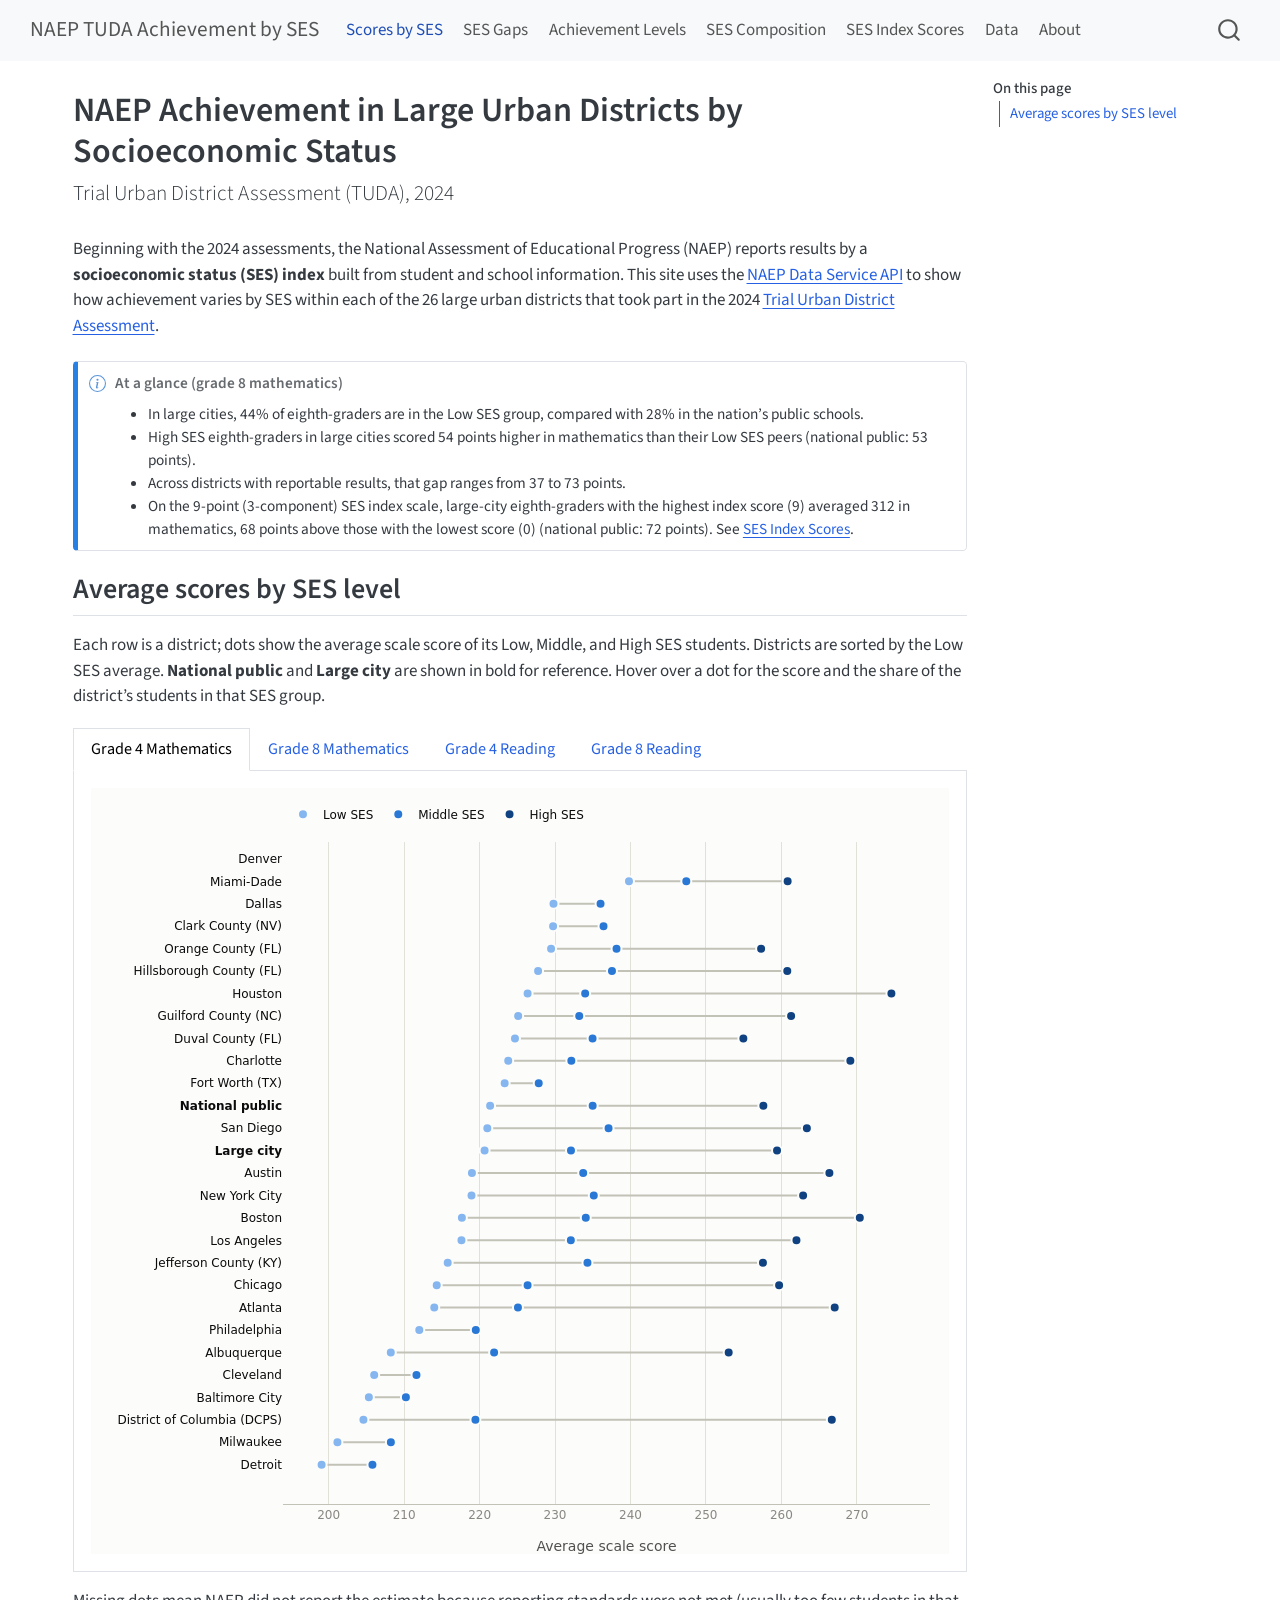
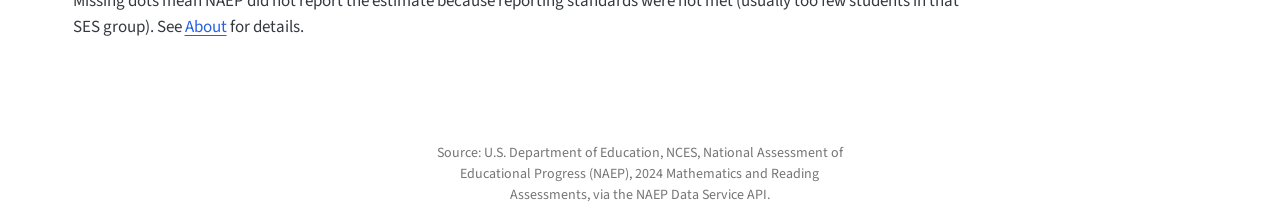
==== commit b598d341: "Built site for gh-pages" ====
--- a/index.html
+++ b/index.html
@@ -189,7 +189,7 @@
 <li>In large cities, 44% of eighth-graders are in the Low SES group, compared with 28% in the nation’s public schools.</li>
 <li>High SES eighth-graders in large cities scored 54 points higher in mathematics than their Low SES peers (national public: 53 points).</li>
 <li>Across districts with reportable results, that gap ranges from 37 to 73 points.</li>
-<li>On the 12-point SES index scale, large-city eighth-graders with the highest index score (12) averaged 315 in mathematics, 70 points above those with the lowest score (0) (national public: 72 points). See <a href="./index-scores.html">SES Index Scores</a>.</li>
+<li>On the 9-point (3-component) SES index scale, large-city eighth-graders with the highest index score (9) averaged 312 in mathematics, 68 points above those with the lowest score (0) (national public: 72 points). See <a href="./index-scores.html">SES Index Scores</a>.</li>
 </ul>
 </div>
 </div>
@@ -202,32 +202,32 @@
 <div id="tabset-1-1" class="tab-pane active" role="tabpanel" aria-labelledby="tabset-1-1-tab">
 <div class="cell">
 <div class="cell-output-display">
-<div id="htmlwidget-adf19bdd2d427b236a7e" style="width:100%;height:766px;" class="plotly html-widget"></div>
-<script type="application/json" data-for="htmlwidget-adf19bdd2d427b236a7e">{"x":{"visdat":{"24d547ed5c1":["function () ","plotlyVisDat"],"24d523037435":["function () ","data"],"24d537c25588":["function () ","data"],"24d5377d7051":["function () ","data"],"24d5c58f24d":["function () ","data"]},"cur_data":"24d5c58f24d","attrs":{"24d523037435":{"alpha_stroke":1,"sizes":[10,100],"spans":[1,20],"x":{},"y":{},"xend":{},"yend":{},"type":"scatter","mode":"lines","line":{"color":"#c3c2b7","width":2},"hoverinfo":"skip","showlegend":false,"inherit":true},"24d537c25588":{"alpha_stroke":1,"sizes":[10,100],"spans":[1,20],"x":{},"y":{},"type":"scatter","mode":"markers","name":"Low SES","marker":{"color":"#86b6ef","size":10,"line":{"color":"#fcfcfb","width":2}},"customdata":{},"text":{},"hovertemplate":"<b>%{customdata}<\/b><br>Low SES: %{x:.0f}<br>Share of students: %{text}<extra><\/extra>","inherit":true},"24d5377d7051":{"alpha_stroke":1,"sizes":[10,100],"spans":[1,20],"x":{},"y":{},"type":"scatter","mode":"markers","name":"Middle SES","marker":{"color":"#2a78d6","size":10,"line":{"color":"#fcfcfb","width":2}},"customdata":{},"text":{},"hovertemplate":"<b>%{customdata}<\/b><br>Middle SES: %{x:.0f}<br>Share of students: %{text}<extra><\/extra>","inherit":true},"24d5c58f24d":{"alpha_stroke":1,"sizes":[10,100],"spans":[1,20],"x":{},"y":{},"type":"scatter","mode":"markers","name":"High SES","marker":{"color":"#104281","size":10,"line":{"color":"#fcfcfb","width":2}},"customdata":{},"text":{},"hovertemplate":"<b>%{customdata}<\/b><br>High SES: %{x:.0f}<br>Share of students: %{text}<extra><\/extra>","inherit":true}},"layout":{"margin":{"b":50,"l":60,"t":40,"r":20},"font":{"family":"system-ui, -apple-system, 'Segoe UI', sans-serif","color":"#52514e","size":12},"paper_bgcolor":"#fcfcfb","plot_bgcolor":"#fcfcfb","xaxis":{"domain":[0,1],"automargin":true,"title":"Average scale score","gridcolor":"#e1e0d9","zeroline":false,"linecolor":"#c3c2b7","tickfont":{"color":"#898781"}},"yaxis":{"domain":[0,1],"automargin":true,"title":"","gridcolor":"rgba(0,0,0,0)","tickfont":{"color":"#0b0b0b"},"categoryorder":"array","categoryarray":["Detroit","Milwaukee","District of Columbia (DCPS)","Baltimore City","Cleveland","Albuquerque","Philadelphia","Atlanta","Chicago","Jefferson County (KY)","Los Angeles","Boston","New York City","Austin","<b>Large city<\/b>","San Diego","<b>National public<\/b>","Fort Worth (TX)","Charlotte","Duval County (FL)","Guilford County (NC)","Houston","Hillsborough County (FL)","Orange County (FL)","Clark County (NV)","Dallas","Miami-Dade","Denver"],"type":"category"},"legend":{"orientation":"h","x":0,"y":1.02,"yanchor":"bottom","traceorder":"normal","font":{"color":"#0b0b0b"}},"hoverlabel":{"bgcolor":"white","font":{"color":"#0b0b0b"}},"hovermode":"closest","showlegend":true},"source":"A","config":{"modeBarButtonsToAdd":["hoverclosest","hovercompare"],"showSendToCloud":false,"displaylogo":false,"modeBarButtonsToRemove":["lasso2d","select2d","autoScale2d"]},"data":[{"x":[199.06322788654199,205.80032936658799,null,201.16159318889601,208.24326813242101,null,204.60704751500899,266.67843219557801,null,205.327486972418,210.23222507175299,null,206.03425907283801,211.634634511044,null,208.23436334067699,253.012061433518,null,212.00904046042501,219.49975511785601,null,213.99449206888599,267.06409106396899,null,214.319016986523,259.69362821905401,null,215.77530086307399,257.55110117809897,null,217.59875626823199,261.99310019944397,null,217.65548821873799,270.38819103745499,null,218.93009168835999,262.87402057597899,null,218.98576175281701,266.35828923544801,null,220.66603176184199,259.42011775616299,null,221.02468226899899,263.37337737195401,null,221.39695426960401,257.60680394133198,null,223.32423606680899,227.83772977391399,null,223.79627117935101,269.13676365831498,null,224.68923611214399,254.95611673412699,null,225.11444269890401,261.285081727472,null,226.363340211718,274.57653592278803,null,227.75382405950799,260.77610799924997,null,229.47572271335,257.30967504157002,null,229.741977160364,236.42324112761401,null,229.79540693913,236.03199437529801,null,239.80045256903901,260.82415903901801],"y":["Detroit","Detroit",null,"Milwaukee","Milwaukee",null,"District of Columbia (DCPS)","District of Columbia (DCPS)",null,"Baltimore City","Baltimore City",null,"Cleveland","Cleveland",null,"Albuquerque","Albuquerque",null,"Philadelphia","Philadelphia",null,"Atlanta","Atlanta",null,"Chicago","Chicago",null,"Jefferson County (KY)","Jefferson County (KY)",null,"Los Angeles","Los Angeles",null,"Boston","Boston",null,"New York City","New York City",null,"Austin","Austin",null,"<b>Large city<\/b>","<b>Large city<\/b>",null,"San Diego","San Diego",null,"<b>National public<\/b>","<b>National public<\/b>",null,"Fort Worth (TX)","Fort Worth (TX)",null,"Charlotte","Charlotte",null,"Duval County (FL)","Duval County (FL)",null,"Guilford County (NC)","Guilford County (NC)",null,"Houston","Houston",null,"Hillsborough County (FL)","Hillsborough County (FL)",null,"Orange County (FL)","Orange County (FL)",null,"Clark County (NV)","Clark County (NV)",null,"Dallas","Dallas",null,"Miami-Dade","Miami-Dade"],"type":"scatter","mode":"lines","line":{"color":"#c3c2b7","width":2},"hoverinfo":["skip","skip",null,"skip","skip",null,"skip","skip",null,"skip","skip",null,"skip","skip",null,"skip","skip",null,"skip","skip",null,"skip","skip",null,"skip","skip",null,"skip","skip",null,"skip","skip",null,"skip","skip",null,"skip","skip",null,"skip","skip",null,"skip","skip",null,"skip","skip",null,"skip","skip",null,"skip","skip",null,"skip","skip",null,"skip","skip",null,"skip","skip",null,"skip","skip",null,"skip","skip",null,"skip","skip",null,"skip","skip",null,"skip","skip",null,"skip","skip"],"showlegend":false,"marker":{"color":"rgba(31,119,180,1)","line":{"color":"rgba(31,119,180,1)"}},"error_y":{"color":"rgba(31,119,180,1)"},"error_x":{"color":"rgba(31,119,180,1)"},"xaxis":"x","yaxis":"y","frame":null},{"x":[199.06322788654199,201.16159318889601,204.60704751500899,205.327486972418,206.03425907283801,208.23436334067699,212.00904046042501,213.99449206888599,214.319016986523,215.77530086307399,217.59875626823199,217.65548821873799,218.93009168835999,218.98576175281701,220.66603176184199,221.02468226899899,221.39695426960401,223.32423606680899,223.79627117935101,224.68923611214399,225.11444269890401,226.363340211718,227.75382405950799,229.47572271335,229.741977160364,229.79540693913,239.80045256903901],"y":["Detroit","Milwaukee","District of Columbia (DCPS)","Baltimore City","Cleveland","Albuquerque","Philadelphia","Atlanta","Chicago","Jefferson County (KY)","Los Angeles","Boston","New York City","Austin","<b>Large city<\/b>","San Diego","<b>National public<\/b>","Fort Worth (TX)","Charlotte","Duval County (FL)","Guilford County (NC)","Houston","Hillsborough County (FL)","Orange County (FL)","Clark County (NV)","Dallas","Miami-Dade"],"type":"scatter","mode":"markers","name":"Low SES","marker":{"color":"#86b6ef","size":10,"line":{"color":"#fcfcfb","width":2}},"customdata":["Detroit","Milwaukee","District of Columbia (DCPS)","Baltimore City","Cleveland","Albuquerque","Philadelphia","Atlanta","Chicago","Jefferson County (KY)","Los Angeles","Boston","New York City","Austin","Large city","San Diego","National public","Fort Worth (TX)","Charlotte","Duval County (FL)","Guilford County (NC)","Houston","Hillsborough County (FL)","Orange County (FL)","Clark County (NV)","Dallas","Miami-Dade"],"text":["77%","63%","25%","58%","81%","36%","57%","50%","57%","50%","62%","48%","51%","31%","48%","35%","31%","75%","24%","30%","28%","66%","38%","27%","73%","71%","39%"],"hovertemplate":["<b>%{customdata}<\/b><br>Low SES: %{x:.0f}<br>Share of students: %{text}<extra><\/extra>","<b>%{customdata}<\/b><br>Low SES: %{x:.0f}<br>Share of students: %{text}<extra><\/extra>","<b>%{customdata}<\/b><br>Low SES: %{x:.0f}<br>Share of students: %{text}<extra><\/extra>","<b>%{customdata}<\/b><br>Low SES: %{x:.0f}<br>Share of students: %{text}<extra><\/extra>","<b>%{customdata}<\/b><br>Low SES: %{x:.0f}<br>Share of students: %{text}<extra><\/extra>","<b>%{customdata}<\/b><br>Low SES: %{x:.0f}<br>Share of students: %{text}<extra><\/extra>","<b>%{customdata}<\/b><br>Low SES: %{x:.0f}<br>Share of students: %{text}<extra><\/extra>","<b>%{customdata}<\/b><br>Low SES: %{x:.0f}<br>Share of students: %{text}<extra><\/extra>","<b>%{customdata}<\/b><br>Low SES: %{x:.0f}<br>Share of students: %{text}<extra><\/extra>","<b>%{customdata}<\/b><br>Low SES: %{x:.0f}<br>Share of students: %{text}<extra><\/extra>","<b>%{customdata}<\/b><br>Low SES: %{x:.0f}<br>Share of students: %{text}<extra><\/extra>","<b>%{customdata}<\/b><br>Low SES: %{x:.0f}<br>Share of students: %{text}<extra><\/extra>","<b>%{customdata}<\/b><br>Low SES: %{x:.0f}<br>Share of students: %{text}<extra><\/extra>","<b>%{customdata}<\/b><br>Low SES: %{x:.0f}<br>Share of students: %{text}<extra><\/extra>","<b>%{customdata}<\/b><br>Low SES: %{x:.0f}<br>Share of students: %{text}<extra><\/extra>","<b>%{customdata}<\/b><br>Low SES: %{x:.0f}<br>Share of students: %{text}<extra><\/extra>","<b>%{customdata}<\/b><br>Low SES: %{x:.0f}<br>Share of students: %{text}<extra><\/extra>","<b>%{customdata}<\/b><br>Low SES: %{x:.0f}<br>Share of students: %{text}<extra><\/extra>","<b>%{customdata}<\/b><br>Low SES: %{x:.0f}<br>Share of students: %{text}<extra><\/extra>","<b>%{customdata}<\/b><br>Low SES: %{x:.0f}<br>Share of students: %{text}<extra><\/extra>","<b>%{customdata}<\/b><br>Low SES: %{x:.0f}<br>Share of students: %{text}<extra><\/extra>","<b>%{customdata}<\/b><br>Low SES: %{x:.0f}<br>Share of students: %{text}<extra><\/extra>","<b>%{customdata}<\/b><br>Low SES: %{x:.0f}<br>Share of students: %{text}<extra><\/extra>","<b>%{customdata}<\/b><br>Low SES: %{x:.0f}<br>Share of students: %{text}<extra><\/extra>","<b>%{customdata}<\/b><br>Low SES: %{x:.0f}<br>Share of students: %{text}<extra><\/extra>","<b>%{customdata}<\/b><br>Low SES: %{x:.0f}<br>Share of students: %{text}<extra><\/extra>","<b>%{customdata}<\/b><br>Low SES: %{x:.0f}<br>Share of students: %{text}<extra><\/extra>"],"error_y":{"color":"rgba(255,127,14,1)"},"error_x":{"color":"rgba(255,127,14,1)"},"line":{"color":"rgba(255,127,14,1)"},"xaxis":"x","yaxis":"y","frame":null},{"x":[205.80032936658799,208.24326813242101,219.449668492548,210.23222507175299,211.634634511044,221.92557943276699,219.49975511785601,225.084889080583,226.36280088167601,234.29461842992899,232.09428256425201,234.07304455739799,235.134071983317,233.73077609399201,232.112996799884,237.09226991612201,234.98528957350899,227.83772977391399,232.16004228164601,234.973916626456,233.207685458778,233.99185471531899,237.544151511076,238.14976153931201,236.42324112761401,236.03199437529801,247.39385344961201],"y":["Detroit","Milwaukee","District of Columbia (DCPS)","Baltimore City","Cleveland","Albuquerque","Philadelphia","Atlanta","Chicago","Jefferson County (KY)","Los Angeles","Boston","New York City","Austin","<b>Large city<\/b>","San Diego","<b>National public<\/b>","Fort Worth (TX)","Charlotte","Duval County (FL)","Guilford County (NC)","Houston","Hillsborough County (FL)","Orange County (FL)","Clark County (NV)","Dallas","Miami-Dade"],"type":"scatter","mode":"markers","name":"Middle SES","marker":{"color":"#2a78d6","size":10,"line":{"color":"#fcfcfb","width":2}},"customdata":["Detroit","Milwaukee","District of Columbia (DCPS)","Baltimore City","Cleveland","Albuquerque","Philadelphia","Atlanta","Chicago","Jefferson County (KY)","Los Angeles","Boston","New York City","Austin","Large city","San Diego","National public","Fort Worth (TX)","Charlotte","Duval County (FL)","Guilford County (NC)","Houston","Hillsborough County (FL)","Orange County (FL)","Clark County (NV)","Dallas","Miami-Dade"],"text":["23%","29%","34%","36%","19%","41%","38%","24%","29%","37%","27%","34%","33%","27%","34%","36%","38%","21%","47%","47%","47%","23%","33%","45%","25%","23%","45%"],"hovertemplate":["<b>%{customdata}<\/b><br>Middle SES: %{x:.0f}<br>Share of students: %{text}<extra><\/extra>","<b>%{customdata}<\/b><br>Middle SES: %{x:.0f}<br>Share of students: %{text}<extra><\/extra>","<b>%{customdata}<\/b><br>Middle SES: %{x:.0f}<br>Share of students: %{text}<extra><\/extra>","<b>%{customdata}<\/b><br>Middle SES: %{x:.0f}<br>Share of students: %{text}<extra><\/extra>","<b>%{customdata}<\/b><br>Middle SES: %{x:.0f}<br>Share of students: %{text}<extra><\/extra>","<b>%{customdata}<\/b><br>Middle SES: %{x:.0f}<br>Share of students: %{text}<extra><\/extra>","<b>%{customdata}<\/b><br>Middle SES: %{x:.0f}<br>Share of students: %{text}<extra><\/extra>","<b>%{customdata}<\/b><br>Middle SES: %{x:.0f}<br>Share of students: %{text}<extra><\/extra>","<b>%{customdata}<\/b><br>Middle SES: %{x:.0f}<br>Share of students: %{text}<extra><\/extra>","<b>%{customdata}<\/b><br>Middle SES: %{x:.0f}<br>Share of students: %{text}<extra><\/extra>","<b>%{customdata}<\/b><br>Middle SES: %{x:.0f}<br>Share of students: %{text}<extra><\/extra>","<b>%{customdata}<\/b><br>Middle SES: %{x:.0f}<br>Share of students: %{text}<extra><\/extra>","<b>%{customdata}<\/b><br>Middle SES: %{x:.0f}<br>Share of students: %{text}<extra><\/extra>","<b>%{customdata}<\/b><br>Middle SES: %{x:.0f}<br>Share of students: %{text}<extra><\/extra>","<b>%{customdata}<\/b><br>Middle SES: %{x:.0f}<br>Share of students: %{text}<extra><\/extra>","<b>%{customdata}<\/b><br>Middle SES: %{x:.0f}<br>Share of students: %{text}<extra><\/extra>","<b>%{customdata}<\/b><br>Middle SES: %{x:.0f}<br>Share of students: %{text}<extra><\/extra>","<b>%{customdata}<\/b><br>Middle SES: %{x:.0f}<br>Share of students: %{text}<extra><\/extra>","<b>%{customdata}<\/b><br>Middle SES: %{x:.0f}<br>Share of students: %{text}<extra><\/extra>","<b>%{customdata}<\/b><br>Middle SES: %{x:.0f}<br>Share of students: %{text}<extra><\/extra>","<b>%{customdata}<\/b><br>Middle SES: %{x:.0f}<br>Share of students: %{text}<extra><\/extra>","<b>%{customdata}<\/b><br>Middle SES: %{x:.0f}<br>Share of students: %{text}<extra><\/extra>","<b>%{customdata}<\/b><br>Middle SES: %{x:.0f}<br>Share of students: %{text}<extra><\/extra>","<b>%{customdata}<\/b><br>Middle SES: %{x:.0f}<br>Share of students: %{text}<extra><\/extra>","<b>%{customdata}<\/b><br>Middle SES: %{x:.0f}<br>Share of students: %{text}<extra><\/extra>","<b>%{customdata}<\/b><br>Middle SES: %{x:.0f}<br>Share of students: %{text}<extra><\/extra>","<b>%{customdata}<\/b><br>Middle SES: %{x:.0f}<br>Share of students: %{text}<extra><\/extra>"],"error_y":{"color":"rgba(44,160,44,1)"},"error_x":{"color":"rgba(44,160,44,1)"},"line":{"color":"rgba(44,160,44,1)"},"xaxis":"x","yaxis":"y","frame":null},{"x":[266.67843219557801,253.012061433518,267.06409106396899,259.69362821905401,257.55110117809897,261.99310019944397,270.38819103745499,262.87402057597899,266.35828923544801,259.42011775616299,263.37337737195401,257.60680394133198,269.13676365831498,254.95611673412699,261.285081727472,274.57653592278803,260.77610799924997,257.30967504157002,260.82415903901801],"y":["District of Columbia (DCPS)","Albuquerque","Atlanta","Chicago","Jefferson County (KY)","Los Angeles","Boston","New York City","Austin","<b>Large city<\/b>","San Diego","<b>National public<\/b>","Charlotte","Duval County (FL)","Guilford County (NC)","Houston","Hillsborough County (FL)","Orange County (FL)","Miami-Dade"],"type":"scatter","mode":"markers","name":"High SES","marker":{"color":"#104281","size":10,"line":{"color":"#fcfcfb","width":2}},"customdata":["District of Columbia (DCPS)","Albuquerque","Atlanta","Chicago","Jefferson County (KY)","Los Angeles","Boston","New York City","Austin","Large city","San Diego","National public","Charlotte","Duval County (FL)","Guilford County (NC)","Houston","Hillsborough County (FL)","Orange County (FL)","Miami-Dade"],"text":["42%","23%","26%","14%","13%","12%","18%","15%","43%","18%","29%","31%","29%","23%","25%","11%","28%","28%","16%"],"hovertemplate":["<b>%{customdata}<\/b><br>High SES: %{x:.0f}<br>Share of students: %{text}<extra><\/extra>","<b>%{customdata}<\/b><br>High SES: %{x:.0f}<br>Share of students: %{text}<extra><\/extra>","<b>%{customdata}<\/b><br>High SES: %{x:.0f}<br>Share of students: %{text}<extra><\/extra>","<b>%{customdata}<\/b><br>High SES: %{x:.0f}<br>Share of students: %{text}<extra><\/extra>","<b>%{customdata}<\/b><br>High SES: %{x:.0f}<br>Share of students: %{text}<extra><\/extra>","<b>%{customdata}<\/b><br>High SES: %{x:.0f}<br>Share of students: %{text}<extra><\/extra>","<b>%{customdata}<\/b><br>High SES: %{x:.0f}<br>Share of students: %{text}<extra><\/extra>","<b>%{customdata}<\/b><br>High SES: %{x:.0f}<br>Share of students: %{text}<extra><\/extra>","<b>%{customdata}<\/b><br>High SES: %{x:.0f}<br>Share of students: %{text}<extra><\/extra>","<b>%{customdata}<\/b><br>High SES: %{x:.0f}<br>Share of students: %{text}<extra><\/extra>","<b>%{customdata}<\/b><br>High SES: %{x:.0f}<br>Share of students: %{text}<extra><\/extra>","<b>%{customdata}<\/b><br>High SES: %{x:.0f}<br>Share of students: %{text}<extra><\/extra>","<b>%{customdata}<\/b><br>High SES: %{x:.0f}<br>Share of students: %{text}<extra><\/extra>","<b>%{customdata}<\/b><br>High SES: %{x:.0f}<br>Share of students: %{text}<extra><\/extra>","<b>%{customdata}<\/b><br>High SES: %{x:.0f}<br>Share of students: %{text}<extra><\/extra>","<b>%{customdata}<\/b><br>High SES: %{x:.0f}<br>Share of students: %{text}<extra><\/extra>","<b>%{customdata}<\/b><br>High SES: %{x:.0f}<br>Share of students: %{text}<extra><\/extra>","<b>%{customdata}<\/b><br>High SES: %{x:.0f}<br>Share of students: %{text}<extra><\/extra>","<b>%{customdata}<\/b><br>High SES: %{x:.0f}<br>Share of students: %{text}<extra><\/extra>"],"error_y":{"color":"rgba(214,39,40,1)"},"error_x":{"color":"rgba(214,39,40,1)"},"line":{"color":"rgba(214,39,40,1)"},"xaxis":"x","yaxis":"y","frame":null}],"highlight":{"on":"plotly_click","persistent":false,"dynamic":false,"selectize":false,"opacityDim":0.20000000000000001,"selected":{"opacity":1},"debounce":0},"shinyEvents":["plotly_hover","plotly_click","plotly_selected","plotly_relayout","plotly_brushed","plotly_brushing","plotly_clickannotation","plotly_doubleclick","plotly_deselect","plotly_afterplot","plotly_sunburstclick"],"base_url":"https://plot.ly"},"evals":[],"jsHooks":[]}</script>
+<div id="htmlwidget-9cd3986b01943562a0a9" style="width:100%;height:766px;" class="plotly html-widget"></div>
+<script type="application/json" data-for="htmlwidget-9cd3986b01943562a0a9">{"x":{"visdat":{"3a5b55b60903":["function () ","plotlyVisDat"],"3a5b2209cfeb":["function () ","data"],"3a5b32315ec2":["function () ","data"],"3a5b47442c4c":["function () ","data"],"3a5b4cb85621":["function () ","data"]},"cur_data":"3a5b4cb85621","attrs":{"3a5b2209cfeb":{"alpha_stroke":1,"sizes":[10,100],"spans":[1,20],"x":{},"y":{},"xend":{},"yend":{},"type":"scatter","mode":"lines","line":{"color":"#c3c2b7","width":2},"hoverinfo":"skip","showlegend":false,"inherit":true},"3a5b32315ec2":{"alpha_stroke":1,"sizes":[10,100],"spans":[1,20],"x":{},"y":{},"type":"scatter","mode":"markers","name":"Low SES","marker":{"color":"#86b6ef","size":10,"line":{"color":"#fcfcfb","width":2}},"customdata":{},"text":{},"hovertemplate":"<b>%{customdata}<\/b><br>Low SES: %{x:.0f}<br>Share of students: %{text}<extra><\/extra>","inherit":true},"3a5b47442c4c":{"alpha_stroke":1,"sizes":[10,100],"spans":[1,20],"x":{},"y":{},"type":"scatter","mode":"markers","name":"Middle SES","marker":{"color":"#2a78d6","size":10,"line":{"color":"#fcfcfb","width":2}},"customdata":{},"text":{},"hovertemplate":"<b>%{customdata}<\/b><br>Middle SES: %{x:.0f}<br>Share of students: %{text}<extra><\/extra>","inherit":true},"3a5b4cb85621":{"alpha_stroke":1,"sizes":[10,100],"spans":[1,20],"x":{},"y":{},"type":"scatter","mode":"markers","name":"High SES","marker":{"color":"#104281","size":10,"line":{"color":"#fcfcfb","width":2}},"customdata":{},"text":{},"hovertemplate":"<b>%{customdata}<\/b><br>High SES: %{x:.0f}<br>Share of students: %{text}<extra><\/extra>","inherit":true}},"layout":{"margin":{"b":50,"l":60,"t":40,"r":20},"font":{"family":"system-ui, -apple-system, 'Segoe UI', sans-serif","color":"#52514e","size":12},"paper_bgcolor":"#fcfcfb","plot_bgcolor":"#fcfcfb","xaxis":{"domain":[0,1],"automargin":true,"title":"Average scale score","gridcolor":"#e1e0d9","zeroline":false,"linecolor":"#c3c2b7","tickfont":{"color":"#898781"}},"yaxis":{"domain":[0,1],"automargin":true,"title":"","gridcolor":"rgba(0,0,0,0)","tickfont":{"color":"#0b0b0b"},"categoryorder":"array","categoryarray":["Detroit","Milwaukee","District of Columbia (DCPS)","Baltimore City","Cleveland","Albuquerque","Philadelphia","Atlanta","Chicago","Jefferson County (KY)","Los Angeles","Boston","New York City","Austin","<b>Large city<\/b>","San Diego","<b>National public<\/b>","Fort Worth (TX)","Charlotte","Duval County (FL)","Guilford County (NC)","Houston","Hillsborough County (FL)","Orange County (FL)","Clark County (NV)","Dallas","Miami-Dade","Denver"],"type":"category"},"legend":{"orientation":"h","x":0,"y":1.02,"yanchor":"bottom","traceorder":"normal","font":{"color":"#0b0b0b"}},"hoverlabel":{"bgcolor":"white","font":{"color":"#0b0b0b"}},"hovermode":"closest","showlegend":true},"source":"A","config":{"modeBarButtonsToAdd":["hoverclosest","hovercompare"],"showSendToCloud":false,"displaylogo":false,"modeBarButtonsToRemove":["lasso2d","select2d","autoScale2d"]},"data":[{"x":[199.06322788654199,205.80032936658799,null,201.16159318889601,208.24326813242101,null,204.60704751500899,266.67843219557801,null,205.327486972418,210.23222507175299,null,206.03425907283801,211.634634511044,null,208.23436334067699,253.012061433518,null,212.00904046042501,219.49975511785601,null,213.99449206888599,267.06409106396899,null,214.319016986523,259.69362821905401,null,215.77530086307399,257.55110117809897,null,217.59875626823199,261.99310019944397,null,217.65548821873799,270.38819103745499,null,218.93009168835999,262.87402057597899,null,218.98576175281701,266.35828923544801,null,220.66603176184199,259.42011775616299,null,221.02468226899899,263.37337737195401,null,221.39695426960401,257.60680394133198,null,223.32423606680899,227.83772977391399,null,223.79627117935101,269.13676365831498,null,224.68923611214399,254.95611673412699,null,225.11444269890401,261.285081727472,null,226.363340211718,274.57653592278803,null,227.75382405950799,260.77610799924997,null,229.47572271335,257.30967504157002,null,229.741977160364,236.42324112761401,null,229.79540693913,236.03199437529801,null,239.80045256903901,260.82415903901801],"y":["Detroit","Detroit",null,"Milwaukee","Milwaukee",null,"District of Columbia (DCPS)","District of Columbia (DCPS)",null,"Baltimore City","Baltimore City",null,"Cleveland","Cleveland",null,"Albuquerque","Albuquerque",null,"Philadelphia","Philadelphia",null,"Atlanta","Atlanta",null,"Chicago","Chicago",null,"Jefferson County (KY)","Jefferson County (KY)",null,"Los Angeles","Los Angeles",null,"Boston","Boston",null,"New York City","New York City",null,"Austin","Austin",null,"<b>Large city<\/b>","<b>Large city<\/b>",null,"San Diego","San Diego",null,"<b>National public<\/b>","<b>National public<\/b>",null,"Fort Worth (TX)","Fort Worth (TX)",null,"Charlotte","Charlotte",null,"Duval County (FL)","Duval County (FL)",null,"Guilford County (NC)","Guilford County (NC)",null,"Houston","Houston",null,"Hillsborough County (FL)","Hillsborough County (FL)",null,"Orange County (FL)","Orange County (FL)",null,"Clark County (NV)","Clark County (NV)",null,"Dallas","Dallas",null,"Miami-Dade","Miami-Dade"],"type":"scatter","mode":"lines","line":{"color":"#c3c2b7","width":2},"hoverinfo":["skip","skip",null,"skip","skip",null,"skip","skip",null,"skip","skip",null,"skip","skip",null,"skip","skip",null,"skip","skip",null,"skip","skip",null,"skip","skip",null,"skip","skip",null,"skip","skip",null,"skip","skip",null,"skip","skip",null,"skip","skip",null,"skip","skip",null,"skip","skip",null,"skip","skip",null,"skip","skip",null,"skip","skip",null,"skip","skip",null,"skip","skip",null,"skip","skip",null,"skip","skip",null,"skip","skip",null,"skip","skip",null,"skip","skip",null,"skip","skip"],"showlegend":false,"marker":{"color":"rgba(31,119,180,1)","line":{"color":"rgba(31,119,180,1)"}},"error_y":{"color":"rgba(31,119,180,1)"},"error_x":{"color":"rgba(31,119,180,1)"},"xaxis":"x","yaxis":"y","frame":null},{"x":[199.06322788654199,201.16159318889601,204.60704751500899,205.327486972418,206.03425907283801,208.23436334067699,212.00904046042501,213.99449206888599,214.319016986523,215.77530086307399,217.59875626823199,217.65548821873799,218.93009168835999,218.98576175281701,220.66603176184199,221.02468226899899,221.39695426960401,223.32423606680899,223.79627117935101,224.68923611214399,225.11444269890401,226.363340211718,227.75382405950799,229.47572271335,229.741977160364,229.79540693913,239.80045256903901],"y":["Detroit","Milwaukee","District of Columbia (DCPS)","Baltimore City","Cleveland","Albuquerque","Philadelphia","Atlanta","Chicago","Jefferson County (KY)","Los Angeles","Boston","New York City","Austin","<b>Large city<\/b>","San Diego","<b>National public<\/b>","Fort Worth (TX)","Charlotte","Duval County (FL)","Guilford County (NC)","Houston","Hillsborough County (FL)","Orange County (FL)","Clark County (NV)","Dallas","Miami-Dade"],"type":"scatter","mode":"markers","name":"Low SES","marker":{"color":"#86b6ef","size":10,"line":{"color":"#fcfcfb","width":2}},"customdata":["Detroit","Milwaukee","District of Columbia (DCPS)","Baltimore City","Cleveland","Albuquerque","Philadelphia","Atlanta","Chicago","Jefferson County (KY)","Los Angeles","Boston","New York City","Austin","Large city","San Diego","National public","Fort Worth (TX)","Charlotte","Duval County (FL)","Guilford County (NC)","Houston","Hillsborough County (FL)","Orange County (FL)","Clark County (NV)","Dallas","Miami-Dade"],"text":["77%","63%","25%","58%","81%","36%","57%","50%","57%","50%","62%","48%","51%","31%","48%","35%","31%","75%","24%","30%","28%","66%","38%","27%","73%","71%","39%"],"hovertemplate":["<b>%{customdata}<\/b><br>Low SES: %{x:.0f}<br>Share of students: %{text}<extra><\/extra>","<b>%{customdata}<\/b><br>Low SES: %{x:.0f}<br>Share of students: %{text}<extra><\/extra>","<b>%{customdata}<\/b><br>Low SES: %{x:.0f}<br>Share of students: %{text}<extra><\/extra>","<b>%{customdata}<\/b><br>Low SES: %{x:.0f}<br>Share of students: %{text}<extra><\/extra>","<b>%{customdata}<\/b><br>Low SES: %{x:.0f}<br>Share of students: %{text}<extra><\/extra>","<b>%{customdata}<\/b><br>Low SES: %{x:.0f}<br>Share of students: %{text}<extra><\/extra>","<b>%{customdata}<\/b><br>Low SES: %{x:.0f}<br>Share of students: %{text}<extra><\/extra>","<b>%{customdata}<\/b><br>Low SES: %{x:.0f}<br>Share of students: %{text}<extra><\/extra>","<b>%{customdata}<\/b><br>Low SES: %{x:.0f}<br>Share of students: %{text}<extra><\/extra>","<b>%{customdata}<\/b><br>Low SES: %{x:.0f}<br>Share of students: %{text}<extra><\/extra>","<b>%{customdata}<\/b><br>Low SES: %{x:.0f}<br>Share of students: %{text}<extra><\/extra>","<b>%{customdata}<\/b><br>Low SES: %{x:.0f}<br>Share of students: %{text}<extra><\/extra>","<b>%{customdata}<\/b><br>Low SES: %{x:.0f}<br>Share of students: %{text}<extra><\/extra>","<b>%{customdata}<\/b><br>Low SES: %{x:.0f}<br>Share of students: %{text}<extra><\/extra>","<b>%{customdata}<\/b><br>Low SES: %{x:.0f}<br>Share of students: %{text}<extra><\/extra>","<b>%{customdata}<\/b><br>Low SES: %{x:.0f}<br>Share of students: %{text}<extra><\/extra>","<b>%{customdata}<\/b><br>Low SES: %{x:.0f}<br>Share of students: %{text}<extra><\/extra>","<b>%{customdata}<\/b><br>Low SES: %{x:.0f}<br>Share of students: %{text}<extra><\/extra>","<b>%{customdata}<\/b><br>Low SES: %{x:.0f}<br>Share of students: %{text}<extra><\/extra>","<b>%{customdata}<\/b><br>Low SES: %{x:.0f}<br>Share of students: %{text}<extra><\/extra>","<b>%{customdata}<\/b><br>Low SES: %{x:.0f}<br>Share of students: %{text}<extra><\/extra>","<b>%{customdata}<\/b><br>Low SES: %{x:.0f}<br>Share of students: %{text}<extra><\/extra>","<b>%{customdata}<\/b><br>Low SES: %{x:.0f}<br>Share of students: %{text}<extra><\/extra>","<b>%{customdata}<\/b><br>Low SES: %{x:.0f}<br>Share of students: %{text}<extra><\/extra>","<b>%{customdata}<\/b><br>Low SES: %{x:.0f}<br>Share of students: %{text}<extra><\/extra>","<b>%{customdata}<\/b><br>Low SES: %{x:.0f}<br>Share of students: %{text}<extra><\/extra>","<b>%{customdata}<\/b><br>Low SES: %{x:.0f}<br>Share of students: %{text}<extra><\/extra>"],"error_y":{"color":"rgba(255,127,14,1)"},"error_x":{"color":"rgba(255,127,14,1)"},"line":{"color":"rgba(255,127,14,1)"},"xaxis":"x","yaxis":"y","frame":null},{"x":[205.80032936658799,208.24326813242101,219.449668492548,210.23222507175299,211.634634511044,221.92557943276699,219.49975511785601,225.084889080583,226.36280088167601,234.29461842992899,232.09428256425201,234.07304455739799,235.134071983317,233.73077609399201,232.112996799884,237.09226991612201,234.98528957350899,227.83772977391399,232.16004228164601,234.973916626456,233.207685458778,233.99185471531899,237.544151511076,238.14976153931201,236.42324112761401,236.03199437529801,247.39385344961201],"y":["Detroit","Milwaukee","District of Columbia (DCPS)","Baltimore City","Cleveland","Albuquerque","Philadelphia","Atlanta","Chicago","Jefferson County (KY)","Los Angeles","Boston","New York City","Austin","<b>Large city<\/b>","San Diego","<b>National public<\/b>","Fort Worth (TX)","Charlotte","Duval County (FL)","Guilford County (NC)","Houston","Hillsborough County (FL)","Orange County (FL)","Clark County (NV)","Dallas","Miami-Dade"],"type":"scatter","mode":"markers","name":"Middle SES","marker":{"color":"#2a78d6","size":10,"line":{"color":"#fcfcfb","width":2}},"customdata":["Detroit","Milwaukee","District of Columbia (DCPS)","Baltimore City","Cleveland","Albuquerque","Philadelphia","Atlanta","Chicago","Jefferson County (KY)","Los Angeles","Boston","New York City","Austin","Large city","San Diego","National public","Fort Worth (TX)","Charlotte","Duval County (FL)","Guilford County (NC)","Houston","Hillsborough County (FL)","Orange County (FL)","Clark County (NV)","Dallas","Miami-Dade"],"text":["23%","29%","34%","36%","19%","41%","38%","24%","29%","37%","27%","34%","33%","27%","34%","36%","38%","21%","47%","47%","47%","23%","33%","45%","25%","23%","45%"],"hovertemplate":["<b>%{customdata}<\/b><br>Middle SES: %{x:.0f}<br>Share of students: %{text}<extra><\/extra>","<b>%{customdata}<\/b><br>Middle SES: %{x:.0f}<br>Share of students: %{text}<extra><\/extra>","<b>%{customdata}<\/b><br>Middle SES: %{x:.0f}<br>Share of students: %{text}<extra><\/extra>","<b>%{customdata}<\/b><br>Middle SES: %{x:.0f}<br>Share of students: %{text}<extra><\/extra>","<b>%{customdata}<\/b><br>Middle SES: %{x:.0f}<br>Share of students: %{text}<extra><\/extra>","<b>%{customdata}<\/b><br>Middle SES: %{x:.0f}<br>Share of students: %{text}<extra><\/extra>","<b>%{customdata}<\/b><br>Middle SES: %{x:.0f}<br>Share of students: %{text}<extra><\/extra>","<b>%{customdata}<\/b><br>Middle SES: %{x:.0f}<br>Share of students: %{text}<extra><\/extra>","<b>%{customdata}<\/b><br>Middle SES: %{x:.0f}<br>Share of students: %{text}<extra><\/extra>","<b>%{customdata}<\/b><br>Middle SES: %{x:.0f}<br>Share of students: %{text}<extra><\/extra>","<b>%{customdata}<\/b><br>Middle SES: %{x:.0f}<br>Share of students: %{text}<extra><\/extra>","<b>%{customdata}<\/b><br>Middle SES: %{x:.0f}<br>Share of students: %{text}<extra><\/extra>","<b>%{customdata}<\/b><br>Middle SES: %{x:.0f}<br>Share of students: %{text}<extra><\/extra>","<b>%{customdata}<\/b><br>Middle SES: %{x:.0f}<br>Share of students: %{text}<extra><\/extra>","<b>%{customdata}<\/b><br>Middle SES: %{x:.0f}<br>Share of students: %{text}<extra><\/extra>","<b>%{customdata}<\/b><br>Middle SES: %{x:.0f}<br>Share of students: %{text}<extra><\/extra>","<b>%{customdata}<\/b><br>Middle SES: %{x:.0f}<br>Share of students: %{text}<extra><\/extra>","<b>%{customdata}<\/b><br>Middle SES: %{x:.0f}<br>Share of students: %{text}<extra><\/extra>","<b>%{customdata}<\/b><br>Middle SES: %{x:.0f}<br>Share of students: %{text}<extra><\/extra>","<b>%{customdata}<\/b><br>Middle SES: %{x:.0f}<br>Share of students: %{text}<extra><\/extra>","<b>%{customdata}<\/b><br>Middle SES: %{x:.0f}<br>Share of students: %{text}<extra><\/extra>","<b>%{customdata}<\/b><br>Middle SES: %{x:.0f}<br>Share of students: %{text}<extra><\/extra>","<b>%{customdata}<\/b><br>Middle SES: %{x:.0f}<br>Share of students: %{text}<extra><\/extra>","<b>%{customdata}<\/b><br>Middle SES: %{x:.0f}<br>Share of students: %{text}<extra><\/extra>","<b>%{customdata}<\/b><br>Middle SES: %{x:.0f}<br>Share of students: %{text}<extra><\/extra>","<b>%{customdata}<\/b><br>Middle SES: %{x:.0f}<br>Share of students: %{text}<extra><\/extra>","<b>%{customdata}<\/b><br>Middle SES: %{x:.0f}<br>Share of students: %{text}<extra><\/extra>"],"error_y":{"color":"rgba(44,160,44,1)"},"error_x":{"color":"rgba(44,160,44,1)"},"line":{"color":"rgba(44,160,44,1)"},"xaxis":"x","yaxis":"y","frame":null},{"x":[266.67843219557801,253.012061433518,267.06409106396899,259.69362821905401,257.55110117809897,261.99310019944397,270.38819103745499,262.87402057597899,266.35828923544801,259.42011775616299,263.37337737195401,257.60680394133198,269.13676365831498,254.95611673412699,261.285081727472,274.57653592278803,260.77610799924997,257.30967504157002,260.82415903901801],"y":["District of Columbia (DCPS)","Albuquerque","Atlanta","Chicago","Jefferson County (KY)","Los Angeles","Boston","New York City","Austin","<b>Large city<\/b>","San Diego","<b>National public<\/b>","Charlotte","Duval County (FL)","Guilford County (NC)","Houston","Hillsborough County (FL)","Orange County (FL)","Miami-Dade"],"type":"scatter","mode":"markers","name":"High SES","marker":{"color":"#104281","size":10,"line":{"color":"#fcfcfb","width":2}},"customdata":["District of Columbia (DCPS)","Albuquerque","Atlanta","Chicago","Jefferson County (KY)","Los Angeles","Boston","New York City","Austin","Large city","San Diego","National public","Charlotte","Duval County (FL)","Guilford County (NC)","Houston","Hillsborough County (FL)","Orange County (FL)","Miami-Dade"],"text":["42%","23%","26%","14%","13%","12%","18%","15%","43%","18%","29%","31%","29%","23%","25%","11%","28%","28%","16%"],"hovertemplate":["<b>%{customdata}<\/b><br>High SES: %{x:.0f}<br>Share of students: %{text}<extra><\/extra>","<b>%{customdata}<\/b><br>High SES: %{x:.0f}<br>Share of students: %{text}<extra><\/extra>","<b>%{customdata}<\/b><br>High SES: %{x:.0f}<br>Share of students: %{text}<extra><\/extra>","<b>%{customdata}<\/b><br>High SES: %{x:.0f}<br>Share of students: %{text}<extra><\/extra>","<b>%{customdata}<\/b><br>High SES: %{x:.0f}<br>Share of students: %{text}<extra><\/extra>","<b>%{customdata}<\/b><br>High SES: %{x:.0f}<br>Share of students: %{text}<extra><\/extra>","<b>%{customdata}<\/b><br>High SES: %{x:.0f}<br>Share of students: %{text}<extra><\/extra>","<b>%{customdata}<\/b><br>High SES: %{x:.0f}<br>Share of students: %{text}<extra><\/extra>","<b>%{customdata}<\/b><br>High SES: %{x:.0f}<br>Share of students: %{text}<extra><\/extra>","<b>%{customdata}<\/b><br>High SES: %{x:.0f}<br>Share of students: %{text}<extra><\/extra>","<b>%{customdata}<\/b><br>High SES: %{x:.0f}<br>Share of students: %{text}<extra><\/extra>","<b>%{customdata}<\/b><br>High SES: %{x:.0f}<br>Share of students: %{text}<extra><\/extra>","<b>%{customdata}<\/b><br>High SES: %{x:.0f}<br>Share of students: %{text}<extra><\/extra>","<b>%{customdata}<\/b><br>High SES: %{x:.0f}<br>Share of students: %{text}<extra><\/extra>","<b>%{customdata}<\/b><br>High SES: %{x:.0f}<br>Share of students: %{text}<extra><\/extra>","<b>%{customdata}<\/b><br>High SES: %{x:.0f}<br>Share of students: %{text}<extra><\/extra>","<b>%{customdata}<\/b><br>High SES: %{x:.0f}<br>Share of students: %{text}<extra><\/extra>","<b>%{customdata}<\/b><br>High SES: %{x:.0f}<br>Share of students: %{text}<extra><\/extra>","<b>%{customdata}<\/b><br>High SES: %{x:.0f}<br>Share of students: %{text}<extra><\/extra>"],"error_y":{"color":"rgba(214,39,40,1)"},"error_x":{"color":"rgba(214,39,40,1)"},"line":{"color":"rgba(214,39,40,1)"},"xaxis":"x","yaxis":"y","frame":null}],"highlight":{"on":"plotly_click","persistent":false,"dynamic":false,"selectize":false,"opacityDim":0.20000000000000001,"selected":{"opacity":1},"debounce":0},"shinyEvents":["plotly_hover","plotly_click","plotly_selected","plotly_relayout","plotly_brushed","plotly_brushing","plotly_clickannotation","plotly_doubleclick","plotly_deselect","plotly_afterplot","plotly_sunburstclick"],"base_url":"https://plot.ly"},"evals":[],"jsHooks":[]}</script>
 </div>
 </div>
 </div>
 <div id="tabset-1-2" class="tab-pane" role="tabpanel" aria-labelledby="tabset-1-2-tab">
 <div class="cell">
 <div class="cell-output-display">
-<div id="htmlwidget-b131c68c1efcde64f995" style="width:100%;height:766px;" class="plotly html-widget"></div>
-<script type="application/json" data-for="htmlwidget-b131c68c1efcde64f995">{"x":{"visdat":{"24d558908cd5":["function () ","plotlyVisDat"],"24d57a0e215f":["function () ","data"],"24d535b12293":["function () ","data"],"24d554fc6f":["function () ","data"],"24d54b88db94":["function () ","data"]},"cur_data":"24d54b88db94","attrs":{"24d57a0e215f":{"alpha_stroke":1,"sizes":[10,100],"spans":[1,20],"x":{},"y":{},"xend":{},"yend":{},"type":"scatter","mode":"lines","line":{"color":"#c3c2b7","width":2},"hoverinfo":"skip","showlegend":false,"inherit":true},"24d535b12293":{"alpha_stroke":1,"sizes":[10,100],"spans":[1,20],"x":{},"y":{},"type":"scatter","mode":"markers","name":"Low SES","marker":{"color":"#86b6ef","size":10,"line":{"color":"#fcfcfb","width":2}},"customdata":{},"text":{},"hovertemplate":"<b>%{customdata}<\/b><br>Low SES: %{x:.0f}<br>Share of students: %{text}<extra><\/extra>","inherit":true},"24d554fc6f":{"alpha_stroke":1,"sizes":[10,100],"spans":[1,20],"x":{},"y":{},"type":"scatter","mode":"markers","name":"Middle SES","marker":{"color":"#2a78d6","size":10,"line":{"color":"#fcfcfb","width":2}},"customdata":{},"text":{},"hovertemplate":"<b>%{customdata}<\/b><br>Middle SES: %{x:.0f}<br>Share of students: %{text}<extra><\/extra>","inherit":true},"24d54b88db94":{"alpha_stroke":1,"sizes":[10,100],"spans":[1,20],"x":{},"y":{},"type":"scatter","mode":"markers","name":"High SES","marker":{"color":"#104281","size":10,"line":{"color":"#fcfcfb","width":2}},"customdata":{},"text":{},"hovertemplate":"<b>%{customdata}<\/b><br>High SES: %{x:.0f}<br>Share of students: %{text}<extra><\/extra>","inherit":true}},"layout":{"margin":{"b":50,"l":60,"t":40,"r":20},"font":{"family":"system-ui, -apple-system, 'Segoe UI', sans-serif","color":"#52514e","size":12},"paper_bgcolor":"#fcfcfb","plot_bgcolor":"#fcfcfb","xaxis":{"domain":[0,1],"automargin":true,"title":"Average scale score","gridcolor":"#e1e0d9","zeroline":false,"linecolor":"#c3c2b7","tickfont":{"color":"#898781"}},"yaxis":{"domain":[0,1],"automargin":true,"title":"","gridcolor":"rgba(0,0,0,0)","tickfont":{"color":"#0b0b0b"},"categoryorder":"array","categoryarray":["District of Columbia (DCPS)","Detroit","Baltimore City","Milwaukee","Albuquerque","Cleveland","Austin","Atlanta","Philadelphia","Jefferson County (KY)","San Diego","Fort Worth (TX)","Duval County (FL)","Boston","Guilford County (NC)","Hillsborough County (FL)","Los Angeles","Orange County (FL)","<b>National public<\/b>","<b>Large city<\/b>","Houston","Chicago","Clark County (NV)","Dallas","New York City","Charlotte","Miami-Dade","Denver"],"type":"category"},"legend":{"orientation":"h","x":0,"y":1.02,"yanchor":"bottom","traceorder":"normal","font":{"color":"#0b0b0b"}},"hoverlabel":{"bgcolor":"white","font":{"color":"#0b0b0b"}},"hovermode":"closest","showlegend":true},"source":"A","config":{"modeBarButtonsToAdd":["hoverclosest","hovercompare"],"showSendToCloud":false,"displaylogo":false,"modeBarButtonsToRemove":["lasso2d","select2d","autoScale2d"]},"data":[{"x":[232.59137867698001,305.90632487511101,null,235.99641953542499,240.272671834779,null,236.30875441618301,251.22487063195899,null,238.51862232390599,250.852176847626,null,239.29321079827901,301.38377479344399,null,239.63119242770799,257.56390085857498,null,241.396287795142,305.51835556338301,null,241.68772372098201,303.52435729596101,null,242.286245203828,259.241822289688,null,243.56285801861799,307.42978694332697,null,244.121056705548,313.44820644973299,null,245.96554147319401,267.47815606902202,null,246.472045687395,295.26122750657299,null,248.141357367604,272.07003969168801,null,248.29833149227301,313.79761509711898,null,249.110399682203,298.07557372941199,null,249.417245636449,314.512910045696,null,250.40641321077601,296.71497531213902,null,251.217739116491,303.72011588635502,null,251.972636468172,305.97413366792199,null,252.57570891437399,320.60687578296398,null,253.21870891357099,319.09760972187001,null,255.826375465144,288.58480999462199,null,256.298270367648,264.85221667862902,null,256.68316066989797,314.39054177527601,null,258.69776586440702,316.56157943848802,null,259.48184825736701,296.72891663771702],"y":["District of Columbia (DCPS)","District of Columbia (DCPS)",null,"Detroit","Detroit",null,"Baltimore City","Baltimore City",null,"Milwaukee","Milwaukee",null,"Albuquerque","Albuquerque",null,"Cleveland","Cleveland",null,"Austin","Austin",null,"Atlanta","Atlanta",null,"Philadelphia","Philadelphia",null,"Jefferson County (KY)","Jefferson County (KY)",null,"San Diego","San Diego",null,"Fort Worth (TX)","Fort Worth (TX)",null,"Duval County (FL)","Duval County (FL)",null,"Boston","Boston",null,"Guilford County (NC)","Guilford County (NC)",null,"Hillsborough County (FL)","Hillsborough County (FL)",null,"Los Angeles","Los Angeles",null,"Orange County (FL)","Orange County (FL)",null,"<b>National public<\/b>","<b>National public<\/b>",null,"<b>Large city<\/b>","<b>Large city<\/b>",null,"Houston","Houston",null,"Chicago","Chicago",null,"Clark County (NV)","Clark County (NV)",null,"Dallas","Dallas",null,"New York City","New York City",null,"Charlotte","Charlotte",null,"Miami-Dade","Miami-Dade"],"type":"scatter","mode":"lines","line":{"color":"#c3c2b7","width":2},"hoverinfo":["skip","skip",null,"skip","skip",null,"skip","skip",null,"skip","skip",null,"skip","skip",null,"skip","skip",null,"skip","skip",null,"skip","skip",null,"skip","skip",null,"skip","skip",null,"skip","skip",null,"skip","skip",null,"skip","skip",null,"skip","skip",null,"skip","skip",null,"skip","skip",null,"skip","skip",null,"skip","skip",null,"skip","skip",null,"skip","skip",null,"skip","skip",null,"skip","skip",null,"skip","skip",null,"skip","skip",null,"skip","skip",null,"skip","skip",null,"skip","skip"],"showlegend":false,"marker":{"color":"rgba(31,119,180,1)","line":{"color":"rgba(31,119,180,1)"}},"error_y":{"color":"rgba(31,119,180,1)"},"error_x":{"color":"rgba(31,119,180,1)"},"xaxis":"x","yaxis":"y","frame":null},{"x":[232.59137867698001,235.99641953542499,236.30875441618301,238.51862232390599,239.29321079827901,239.63119242770799,241.396287795142,241.68772372098201,242.286245203828,243.56285801861799,244.121056705548,245.96554147319401,246.472045687395,248.141357367604,248.29833149227301,249.110399682203,249.417245636449,250.40641321077601,251.217739116491,251.972636468172,252.57570891437399,253.21870891357099,255.826375465144,256.298270367648,256.68316066989797,258.69776586440702,259.48184825736701],"y":["District of Columbia (DCPS)","Detroit","Baltimore City","Milwaukee","Albuquerque","Cleveland","Austin","Atlanta","Philadelphia","Jefferson County (KY)","San Diego","Fort Worth (TX)","Duval County (FL)","Boston","Guilford County (NC)","Hillsborough County (FL)","Los Angeles","Orange County (FL)","<b>National public<\/b>","<b>Large city<\/b>","Houston","Chicago","Clark County (NV)","Dallas","New York City","Charlotte","Miami-Dade"],"type":"scatter","mode":"markers","name":"Low SES","marker":{"color":"#86b6ef","size":10,"line":{"color":"#fcfcfb","width":2}},"customdata":["District of Columbia (DCPS)","Detroit","Baltimore City","Milwaukee","Albuquerque","Cleveland","Austin","Atlanta","Philadelphia","Jefferson County (KY)","San Diego","Fort Worth (TX)","Duval County (FL)","Boston","Guilford County (NC)","Hillsborough County (FL)","Los Angeles","Orange County (FL)","National public","Large city","Houston","Chicago","Clark County (NV)","Dallas","New York City","Charlotte","Miami-Dade"],"text":["24%","77%","60%","59%","36%","83%","27%","49%","58%","38%","29%","71%","26%","50%","28%","28%","60%","23%","28%","44%","59%","57%","74%","75%","54%","23%","41%"],"hovertemplate":["<b>%{customdata}<\/b><br>Low SES: %{x:.0f}<br>Share of students: %{text}<extra><\/extra>","<b>%{customdata}<\/b><br>Low SES: %{x:.0f}<br>Share of students: %{text}<extra><\/extra>","<b>%{customdata}<\/b><br>Low SES: %{x:.0f}<br>Share of students: %{text}<extra><\/extra>","<b>%{customdata}<\/b><br>Low SES: %{x:.0f}<br>Share of students: %{text}<extra><\/extra>","<b>%{customdata}<\/b><br>Low SES: %{x:.0f}<br>Share of students: %{text}<extra><\/extra>","<b>%{customdata}<\/b><br>Low SES: %{x:.0f}<br>Share of students: %{text}<extra><\/extra>","<b>%{customdata}<\/b><br>Low SES: %{x:.0f}<br>Share of students: %{text}<extra><\/extra>","<b>%{customdata}<\/b><br>Low SES: %{x:.0f}<br>Share of students: %{text}<extra><\/extra>","<b>%{customdata}<\/b><br>Low SES: %{x:.0f}<br>Share of students: %{text}<extra><\/extra>","<b>%{customdata}<\/b><br>Low SES: %{x:.0f}<br>Share of students: %{text}<extra><\/extra>","<b>%{customdata}<\/b><br>Low SES: %{x:.0f}<br>Share of students: %{text}<extra><\/extra>","<b>%{customdata}<\/b><br>Low SES: %{x:.0f}<br>Share of students: %{text}<extra><\/extra>","<b>%{customdata}<\/b><br>Low SES: %{x:.0f}<br>Share of students: %{text}<extra><\/extra>","<b>%{customdata}<\/b><br>Low SES: %{x:.0f}<br>Share of students: %{text}<extra><\/extra>","<b>%{customdata}<\/b><br>Low SES: %{x:.0f}<br>Share of students: %{text}<extra><\/extra>","<b>%{customdata}<\/b><br>Low SES: %{x:.0f}<br>Share of students: %{text}<extra><\/extra>","<b>%{customdata}<\/b><br>Low SES: %{x:.0f}<br>Share of students: %{text}<extra><\/extra>","<b>%{customdata}<\/b><br>Low SES: %{x:.0f}<br>Share of students: %{text}<extra><\/extra>","<b>%{customdata}<\/b><br>Low SES: %{x:.0f}<br>Share of students: %{text}<extra><\/extra>","<b>%{customdata}<\/b><br>Low SES: %{x:.0f}<br>Share of students: %{text}<extra><\/extra>","<b>%{customdata}<\/b><br>Low SES: %{x:.0f}<br>Share of students: %{text}<extra><\/extra>","<b>%{customdata}<\/b><br>Low SES: %{x:.0f}<br>Share of students: %{text}<extra><\/extra>","<b>%{customdata}<\/b><br>Low SES: %{x:.0f}<br>Share of students: %{text}<extra><\/extra>","<b>%{customdata}<\/b><br>Low SES: %{x:.0f}<br>Share of students: %{text}<extra><\/extra>","<b>%{customdata}<\/b><br>Low SES: %{x:.0f}<br>Share of students: %{text}<extra><\/extra>","<b>%{customdata}<\/b><br>Low SES: %{x:.0f}<br>Share of students: %{text}<extra><\/extra>","<b>%{customdata}<\/b><br>Low SES: %{x:.0f}<br>Share of students: %{text}<extra><\/extra>"],"error_y":{"color":"rgba(255,127,14,1)"},"error_x":{"color":"rgba(255,127,14,1)"},"line":{"color":"rgba(255,127,14,1)"},"xaxis":"x","yaxis":"y","frame":null},{"x":[246.569232473868,240.272671834779,251.22487063195899,250.852176847626,264.11807357959299,257.56390085857498,268.66609033898999,256.17968669718601,259.241822289688,259.514564418742,281.38648304799602,267.47815606902202,257.56183324025699,272.07003969168801,267.35905980799902,265.89105682082101,280.55890229976501,266.02887825751299,272.12698941573097,272.39693865977699,276.523781453102,276.74924624659099,288.58480999462199,264.85221667862902,278.40474331185902,268.92759564950899,271.27724257958198],"y":["District of Columbia (DCPS)","Detroit","Baltimore City","Milwaukee","Albuquerque","Cleveland","Austin","Atlanta","Philadelphia","Jefferson County (KY)","San Diego","Fort Worth (TX)","Duval County (FL)","Boston","Guilford County (NC)","Hillsborough County (FL)","Los Angeles","Orange County (FL)","<b>National public<\/b>","<b>Large city<\/b>","Houston","Chicago","Clark County (NV)","Dallas","New York City","Charlotte","Miami-Dade"],"type":"scatter","mode":"markers","name":"Middle SES","marker":{"color":"#2a78d6","size":10,"line":{"color":"#fcfcfb","width":2}},"customdata":["District of Columbia (DCPS)","Detroit","Baltimore City","Milwaukee","Albuquerque","Cleveland","Austin","Atlanta","Philadelphia","Jefferson County (KY)","San Diego","Fort Worth (TX)","Duval County (FL)","Boston","Guilford County (NC)","Hillsborough County (FL)","Los Angeles","Orange County (FL)","National public","Large city","Houston","Chicago","Clark County (NV)","Dallas","New York City","Charlotte","Miami-Dade"],"text":["42%","23%","34%","33%","47%","17%","28%","29%","33%","48%","41%","22%","51%","37%","52%","47%","30%","51%","42%","38%","27%","32%","26%","21%","37%","49%","46%"],"hovertemplate":["<b>%{customdata}<\/b><br>Middle SES: %{x:.0f}<br>Share of students: %{text}<extra><\/extra>","<b>%{customdata}<\/b><br>Middle SES: %{x:.0f}<br>Share of students: %{text}<extra><\/extra>","<b>%{customdata}<\/b><br>Middle SES: %{x:.0f}<br>Share of students: %{text}<extra><\/extra>","<b>%{customdata}<\/b><br>Middle SES: %{x:.0f}<br>Share of students: %{text}<extra><\/extra>","<b>%{customdata}<\/b><br>Middle SES: %{x:.0f}<br>Share of students: %{text}<extra><\/extra>","<b>%{customdata}<\/b><br>Middle SES: %{x:.0f}<br>Share of students: %{text}<extra><\/extra>","<b>%{customdata}<\/b><br>Middle SES: %{x:.0f}<br>Share of students: %{text}<extra><\/extra>","<b>%{customdata}<\/b><br>Middle SES: %{x:.0f}<br>Share of students: %{text}<extra><\/extra>","<b>%{customdata}<\/b><br>Middle SES: %{x:.0f}<br>Share of students: %{text}<extra><\/extra>","<b>%{customdata}<\/b><br>Middle SES: %{x:.0f}<br>Share of students: %{text}<extra><\/extra>","<b>%{customdata}<\/b><br>Middle SES: %{x:.0f}<br>Share of students: %{text}<extra><\/extra>","<b>%{customdata}<\/b><br>Middle SES: %{x:.0f}<br>Share of students: %{text}<extra><\/extra>","<b>%{customdata}<\/b><br>Middle SES: %{x:.0f}<br>Share of students: %{text}<extra><\/extra>","<b>%{customdata}<\/b><br>Middle SES: %{x:.0f}<br>Share of students: %{text}<extra><\/extra>","<b>%{customdata}<\/b><br>Middle SES: %{x:.0f}<br>Share of students: %{text}<extra><\/extra>","<b>%{customdata}<\/b><br>Middle SES: %{x:.0f}<br>Share of students: %{text}<extra><\/extra>","<b>%{customdata}<\/b><br>Middle SES: %{x:.0f}<br>Share of students: %{text}<extra><\/extra>","<b>%{customdata}<\/b><br>Middle SES: %{x:.0f}<br>Share of students: %{text}<extra><\/extra>","<b>%{customdata}<\/b><br>Middle SES: %{x:.0f}<br>Share of students: %{text}<extra><\/extra>","<b>%{customdata}<\/b><br>Middle SES: %{x:.0f}<br>Share of students: %{text}<extra><\/extra>","<b>%{customdata}<\/b><br>Middle SES: %{x:.0f}<br>Share of students: %{text}<extra><\/extra>","<b>%{customdata}<\/b><br>Middle SES: %{x:.0f}<br>Share of students: %{text}<extra><\/extra>","<b>%{customdata}<\/b><br>Middle SES: %{x:.0f}<br>Share of students: %{text}<extra><\/extra>","<b>%{customdata}<\/b><br>Middle SES: %{x:.0f}<br>Share of students: %{text}<extra><\/extra>","<b>%{customdata}<\/b><br>Middle SES: %{x:.0f}<br>Share of students: %{text}<extra><\/extra>","<b>%{customdata}<\/b><br>Middle SES: %{x:.0f}<br>Share of students: %{text}<extra><\/extra>","<b>%{customdata}<\/b><br>Middle SES: %{x:.0f}<br>Share of students: %{text}<extra><\/extra>"],"error_y":{"color":"rgba(44,160,44,1)"},"error_x":{"color":"rgba(44,160,44,1)"},"line":{"color":"rgba(44,160,44,1)"},"xaxis":"x","yaxis":"y","frame":null},{"x":[305.90632487511101,301.38377479344399,305.51835556338301,303.52435729596101,307.42978694332697,313.44820644973299,295.26122750657299,313.79761509711898,298.07557372941199,314.512910045696,296.71497531213902,303.72011588635502,305.97413366792199,320.60687578296398,319.09760972187001,314.39054177527601,316.56157943848802,296.72891663771702],"y":["District of Columbia (DCPS)","Albuquerque","Austin","Atlanta","Jefferson County (KY)","San Diego","Duval County (FL)","Guilford County (NC)","Hillsborough County (FL)","Los Angeles","Orange County (FL)","<b>National public<\/b>","<b>Large city<\/b>","Houston","Chicago","New York City","Charlotte","Miami-Dade"],"type":"scatter","mode":"markers","name":"High SES","marker":{"color":"#104281","size":10,"line":{"color":"#fcfcfb","width":2}},"customdata":["District of Columbia (DCPS)","Albuquerque","Austin","Atlanta","Jefferson County (KY)","San Diego","Duval County (FL)","Guilford County (NC)","Hillsborough County (FL)","Los Angeles","Orange County (FL)","National public","Large city","Houston","Chicago","New York City","Charlotte","Miami-Dade"],"text":["34%","16%","45%","22%","14%","29%","23%","20%","26%","10%","26%","30%","18%","13%","11%","8%","28%","12%"],"hovertemplate":["<b>%{customdata}<\/b><br>High SES: %{x:.0f}<br>Share of students: %{text}<extra><\/extra>","<b>%{customdata}<\/b><br>High SES: %{x:.0f}<br>Share of students: %{text}<extra><\/extra>","<b>%{customdata}<\/b><br>High SES: %{x:.0f}<br>Share of students: %{text}<extra><\/extra>","<b>%{customdata}<\/b><br>High SES: %{x:.0f}<br>Share of students: %{text}<extra><\/extra>","<b>%{customdata}<\/b><br>High SES: %{x:.0f}<br>Share of students: %{text}<extra><\/extra>","<b>%{customdata}<\/b><br>High SES: %{x:.0f}<br>Share of students: %{text}<extra><\/extra>","<b>%{customdata}<\/b><br>High SES: %{x:.0f}<br>Share of students: %{text}<extra><\/extra>","<b>%{customdata}<\/b><br>High SES: %{x:.0f}<br>Share of students: %{text}<extra><\/extra>","<b>%{customdata}<\/b><br>High SES: %{x:.0f}<br>Share of students: %{text}<extra><\/extra>","<b>%{customdata}<\/b><br>High SES: %{x:.0f}<br>Share of students: %{text}<extra><\/extra>","<b>%{customdata}<\/b><br>High SES: %{x:.0f}<br>Share of students: %{text}<extra><\/extra>","<b>%{customdata}<\/b><br>High SES: %{x:.0f}<br>Share of students: %{text}<extra><\/extra>","<b>%{customdata}<\/b><br>High SES: %{x:.0f}<br>Share of students: %{text}<extra><\/extra>","<b>%{customdata}<\/b><br>High SES: %{x:.0f}<br>Share of students: %{text}<extra><\/extra>","<b>%{customdata}<\/b><br>High SES: %{x:.0f}<br>Share of students: %{text}<extra><\/extra>","<b>%{customdata}<\/b><br>High SES: %{x:.0f}<br>Share of students: %{text}<extra><\/extra>","<b>%{customdata}<\/b><br>High SES: %{x:.0f}<br>Share of students: %{text}<extra><\/extra>","<b>%{customdata}<\/b><br>High SES: %{x:.0f}<br>Share of students: %{text}<extra><\/extra>"],"error_y":{"color":"rgba(214,39,40,1)"},"error_x":{"color":"rgba(214,39,40,1)"},"line":{"color":"rgba(214,39,40,1)"},"xaxis":"x","yaxis":"y","frame":null}],"highlight":{"on":"plotly_click","persistent":false,"dynamic":false,"selectize":false,"opacityDim":0.20000000000000001,"selected":{"opacity":1},"debounce":0},"shinyEvents":["plotly_hover","plotly_click","plotly_selected","plotly_relayout","plotly_brushed","plotly_brushing","plotly_clickannotation","plotly_doubleclick","plotly_deselect","plotly_afterplot","plotly_sunburstclick"],"base_url":"https://plot.ly"},"evals":[],"jsHooks":[]}</script>
+<div id="htmlwidget-0f4885dd07a62c0e2950" style="width:100%;height:766px;" class="plotly html-widget"></div>
+<script type="application/json" data-for="htmlwidget-0f4885dd07a62c0e2950">{"x":{"visdat":{"3a5bdae85b7":["function () ","plotlyVisDat"],"3a5b3cccb865":["function () ","data"],"3a5b245e0e12":["function () ","data"],"3a5b1aedd265":["function () ","data"],"3a5b738ff2b2":["function () ","data"]},"cur_data":"3a5b738ff2b2","attrs":{"3a5b3cccb865":{"alpha_stroke":1,"sizes":[10,100],"spans":[1,20],"x":{},"y":{},"xend":{},"yend":{},"type":"scatter","mode":"lines","line":{"color":"#c3c2b7","width":2},"hoverinfo":"skip","showlegend":false,"inherit":true},"3a5b245e0e12":{"alpha_stroke":1,"sizes":[10,100],"spans":[1,20],"x":{},"y":{},"type":"scatter","mode":"markers","name":"Low SES","marker":{"color":"#86b6ef","size":10,"line":{"color":"#fcfcfb","width":2}},"customdata":{},"text":{},"hovertemplate":"<b>%{customdata}<\/b><br>Low SES: %{x:.0f}<br>Share of students: %{text}<extra><\/extra>","inherit":true},"3a5b1aedd265":{"alpha_stroke":1,"sizes":[10,100],"spans":[1,20],"x":{},"y":{},"type":"scatter","mode":"markers","name":"Middle SES","marker":{"color":"#2a78d6","size":10,"line":{"color":"#fcfcfb","width":2}},"customdata":{},"text":{},"hovertemplate":"<b>%{customdata}<\/b><br>Middle SES: %{x:.0f}<br>Share of students: %{text}<extra><\/extra>","inherit":true},"3a5b738ff2b2":{"alpha_stroke":1,"sizes":[10,100],"spans":[1,20],"x":{},"y":{},"type":"scatter","mode":"markers","name":"High SES","marker":{"color":"#104281","size":10,"line":{"color":"#fcfcfb","width":2}},"customdata":{},"text":{},"hovertemplate":"<b>%{customdata}<\/b><br>High SES: %{x:.0f}<br>Share of students: %{text}<extra><\/extra>","inherit":true}},"layout":{"margin":{"b":50,"l":60,"t":40,"r":20},"font":{"family":"system-ui, -apple-system, 'Segoe UI', sans-serif","color":"#52514e","size":12},"paper_bgcolor":"#fcfcfb","plot_bgcolor":"#fcfcfb","xaxis":{"domain":[0,1],"automargin":true,"title":"Average scale score","gridcolor":"#e1e0d9","zeroline":false,"linecolor":"#c3c2b7","tickfont":{"color":"#898781"}},"yaxis":{"domain":[0,1],"automargin":true,"title":"","gridcolor":"rgba(0,0,0,0)","tickfont":{"color":"#0b0b0b"},"categoryorder":"array","categoryarray":["District of Columbia (DCPS)","Detroit","Baltimore City","Milwaukee","Albuquerque","Cleveland","Austin","Atlanta","Philadelphia","Jefferson County (KY)","San Diego","Fort Worth (TX)","Duval County (FL)","Boston","Guilford County (NC)","Hillsborough County (FL)","Los Angeles","Orange County (FL)","<b>National public<\/b>","<b>Large city<\/b>","Houston","Chicago","Clark County (NV)","Dallas","New York City","Charlotte","Miami-Dade","Denver"],"type":"category"},"legend":{"orientation":"h","x":0,"y":1.02,"yanchor":"bottom","traceorder":"normal","font":{"color":"#0b0b0b"}},"hoverlabel":{"bgcolor":"white","font":{"color":"#0b0b0b"}},"hovermode":"closest","showlegend":true},"source":"A","config":{"modeBarButtonsToAdd":["hoverclosest","hovercompare"],"showSendToCloud":false,"displaylogo":false,"modeBarButtonsToRemove":["lasso2d","select2d","autoScale2d"]},"data":[{"x":[232.59137867698001,305.90632487511101,null,235.99641953542499,240.272671834779,null,236.30875441618301,251.22487063195899,null,238.51862232390599,250.852176847626,null,239.29321079827901,301.38377479344399,null,239.63119242770799,257.56390085857498,null,241.396287795142,305.51835556338301,null,241.68772372098201,303.52435729596101,null,242.286245203828,259.241822289688,null,243.56285801861799,307.42978694332697,null,244.121056705548,313.44820644973299,null,245.96554147319401,267.47815606902202,null,246.472045687395,295.26122750657299,null,248.141357367604,272.07003969168801,null,248.29833149227301,313.79761509711898,null,249.110399682203,298.07557372941199,null,249.417245636449,314.512910045696,null,250.40641321077601,296.71497531213902,null,251.217739116491,303.72011588635502,null,251.972636468172,305.97413366792199,null,252.57570891437399,320.60687578296398,null,253.21870891357099,319.09760972187001,null,255.826375465144,288.58480999462199,null,256.298270367648,264.85221667862902,null,256.68316066989797,314.39054177527601,null,258.69776586440702,316.56157943848802,null,259.48184825736701,296.72891663771702],"y":["District of Columbia (DCPS)","District of Columbia (DCPS)",null,"Detroit","Detroit",null,"Baltimore City","Baltimore City",null,"Milwaukee","Milwaukee",null,"Albuquerque","Albuquerque",null,"Cleveland","Cleveland",null,"Austin","Austin",null,"Atlanta","Atlanta",null,"Philadelphia","Philadelphia",null,"Jefferson County (KY)","Jefferson County (KY)",null,"San Diego","San Diego",null,"Fort Worth (TX)","Fort Worth (TX)",null,"Duval County (FL)","Duval County (FL)",null,"Boston","Boston",null,"Guilford County (NC)","Guilford County (NC)",null,"Hillsborough County (FL)","Hillsborough County (FL)",null,"Los Angeles","Los Angeles",null,"Orange County (FL)","Orange County (FL)",null,"<b>National public<\/b>","<b>National public<\/b>",null,"<b>Large city<\/b>","<b>Large city<\/b>",null,"Houston","Houston",null,"Chicago","Chicago",null,"Clark County (NV)","Clark County (NV)",null,"Dallas","Dallas",null,"New York City","New York City",null,"Charlotte","Charlotte",null,"Miami-Dade","Miami-Dade"],"type":"scatter","mode":"lines","line":{"color":"#c3c2b7","width":2},"hoverinfo":["skip","skip",null,"skip","skip",null,"skip","skip",null,"skip","skip",null,"skip","skip",null,"skip","skip",null,"skip","skip",null,"skip","skip",null,"skip","skip",null,"skip","skip",null,"skip","skip",null,"skip","skip",null,"skip","skip",null,"skip","skip",null,"skip","skip",null,"skip","skip",null,"skip","skip",null,"skip","skip",null,"skip","skip",null,"skip","skip",null,"skip","skip",null,"skip","skip",null,"skip","skip",null,"skip","skip",null,"skip","skip",null,"skip","skip",null,"skip","skip"],"showlegend":false,"marker":{"color":"rgba(31,119,180,1)","line":{"color":"rgba(31,119,180,1)"}},"error_y":{"color":"rgba(31,119,180,1)"},"error_x":{"color":"rgba(31,119,180,1)"},"xaxis":"x","yaxis":"y","frame":null},{"x":[232.59137867698001,235.99641953542499,236.30875441618301,238.51862232390599,239.29321079827901,239.63119242770799,241.396287795142,241.68772372098201,242.286245203828,243.56285801861799,244.121056705548,245.96554147319401,246.472045687395,248.141357367604,248.29833149227301,249.110399682203,249.417245636449,250.40641321077601,251.217739116491,251.972636468172,252.57570891437399,253.21870891357099,255.826375465144,256.298270367648,256.68316066989797,258.69776586440702,259.48184825736701],"y":["District of Columbia (DCPS)","Detroit","Baltimore City","Milwaukee","Albuquerque","Cleveland","Austin","Atlanta","Philadelphia","Jefferson County (KY)","San Diego","Fort Worth (TX)","Duval County (FL)","Boston","Guilford County (NC)","Hillsborough County (FL)","Los Angeles","Orange County (FL)","<b>National public<\/b>","<b>Large city<\/b>","Houston","Chicago","Clark County (NV)","Dallas","New York City","Charlotte","Miami-Dade"],"type":"scatter","mode":"markers","name":"Low SES","marker":{"color":"#86b6ef","size":10,"line":{"color":"#fcfcfb","width":2}},"customdata":["District of Columbia (DCPS)","Detroit","Baltimore City","Milwaukee","Albuquerque","Cleveland","Austin","Atlanta","Philadelphia","Jefferson County (KY)","San Diego","Fort Worth (TX)","Duval County (FL)","Boston","Guilford County (NC)","Hillsborough County (FL)","Los Angeles","Orange County (FL)","National public","Large city","Houston","Chicago","Clark County (NV)","Dallas","New York City","Charlotte","Miami-Dade"],"text":["24%","77%","60%","59%","36%","83%","27%","49%","58%","38%","29%","71%","26%","50%","28%","28%","60%","23%","28%","44%","59%","57%","74%","75%","54%","23%","41%"],"hovertemplate":["<b>%{customdata}<\/b><br>Low SES: %{x:.0f}<br>Share of students: %{text}<extra><\/extra>","<b>%{customdata}<\/b><br>Low SES: %{x:.0f}<br>Share of students: %{text}<extra><\/extra>","<b>%{customdata}<\/b><br>Low SES: %{x:.0f}<br>Share of students: %{text}<extra><\/extra>","<b>%{customdata}<\/b><br>Low SES: %{x:.0f}<br>Share of students: %{text}<extra><\/extra>","<b>%{customdata}<\/b><br>Low SES: %{x:.0f}<br>Share of students: %{text}<extra><\/extra>","<b>%{customdata}<\/b><br>Low SES: %{x:.0f}<br>Share of students: %{text}<extra><\/extra>","<b>%{customdata}<\/b><br>Low SES: %{x:.0f}<br>Share of students: %{text}<extra><\/extra>","<b>%{customdata}<\/b><br>Low SES: %{x:.0f}<br>Share of students: %{text}<extra><\/extra>","<b>%{customdata}<\/b><br>Low SES: %{x:.0f}<br>Share of students: %{text}<extra><\/extra>","<b>%{customdata}<\/b><br>Low SES: %{x:.0f}<br>Share of students: %{text}<extra><\/extra>","<b>%{customdata}<\/b><br>Low SES: %{x:.0f}<br>Share of students: %{text}<extra><\/extra>","<b>%{customdata}<\/b><br>Low SES: %{x:.0f}<br>Share of students: %{text}<extra><\/extra>","<b>%{customdata}<\/b><br>Low SES: %{x:.0f}<br>Share of students: %{text}<extra><\/extra>","<b>%{customdata}<\/b><br>Low SES: %{x:.0f}<br>Share of students: %{text}<extra><\/extra>","<b>%{customdata}<\/b><br>Low SES: %{x:.0f}<br>Share of students: %{text}<extra><\/extra>","<b>%{customdata}<\/b><br>Low SES: %{x:.0f}<br>Share of students: %{text}<extra><\/extra>","<b>%{customdata}<\/b><br>Low SES: %{x:.0f}<br>Share of students: %{text}<extra><\/extra>","<b>%{customdata}<\/b><br>Low SES: %{x:.0f}<br>Share of students: %{text}<extra><\/extra>","<b>%{customdata}<\/b><br>Low SES: %{x:.0f}<br>Share of students: %{text}<extra><\/extra>","<b>%{customdata}<\/b><br>Low SES: %{x:.0f}<br>Share of students: %{text}<extra><\/extra>","<b>%{customdata}<\/b><br>Low SES: %{x:.0f}<br>Share of students: %{text}<extra><\/extra>","<b>%{customdata}<\/b><br>Low SES: %{x:.0f}<br>Share of students: %{text}<extra><\/extra>","<b>%{customdata}<\/b><br>Low SES: %{x:.0f}<br>Share of students: %{text}<extra><\/extra>","<b>%{customdata}<\/b><br>Low SES: %{x:.0f}<br>Share of students: %{text}<extra><\/extra>","<b>%{customdata}<\/b><br>Low SES: %{x:.0f}<br>Share of students: %{text}<extra><\/extra>","<b>%{customdata}<\/b><br>Low SES: %{x:.0f}<br>Share of students: %{text}<extra><\/extra>","<b>%{customdata}<\/b><br>Low SES: %{x:.0f}<br>Share of students: %{text}<extra><\/extra>"],"error_y":{"color":"rgba(255,127,14,1)"},"error_x":{"color":"rgba(255,127,14,1)"},"line":{"color":"rgba(255,127,14,1)"},"xaxis":"x","yaxis":"y","frame":null},{"x":[246.569232473868,240.272671834779,251.22487063195899,250.852176847626,264.11807357959299,257.56390085857498,268.66609033898999,256.17968669718601,259.241822289688,259.514564418742,281.38648304799602,267.47815606902202,257.56183324025699,272.07003969168801,267.35905980799902,265.89105682082101,280.55890229976501,266.02887825751299,272.12698941573097,272.39693865977699,276.523781453102,276.74924624659099,288.58480999462199,264.85221667862902,278.40474331185902,268.92759564950899,271.27724257958198],"y":["District of Columbia (DCPS)","Detroit","Baltimore City","Milwaukee","Albuquerque","Cleveland","Austin","Atlanta","Philadelphia","Jefferson County (KY)","San Diego","Fort Worth (TX)","Duval County (FL)","Boston","Guilford County (NC)","Hillsborough County (FL)","Los Angeles","Orange County (FL)","<b>National public<\/b>","<b>Large city<\/b>","Houston","Chicago","Clark County (NV)","Dallas","New York City","Charlotte","Miami-Dade"],"type":"scatter","mode":"markers","name":"Middle SES","marker":{"color":"#2a78d6","size":10,"line":{"color":"#fcfcfb","width":2}},"customdata":["District of Columbia (DCPS)","Detroit","Baltimore City","Milwaukee","Albuquerque","Cleveland","Austin","Atlanta","Philadelphia","Jefferson County (KY)","San Diego","Fort Worth (TX)","Duval County (FL)","Boston","Guilford County (NC)","Hillsborough County (FL)","Los Angeles","Orange County (FL)","National public","Large city","Houston","Chicago","Clark County (NV)","Dallas","New York City","Charlotte","Miami-Dade"],"text":["42%","23%","34%","33%","47%","17%","28%","29%","33%","48%","41%","22%","51%","37%","52%","47%","30%","51%","42%","38%","27%","32%","26%","21%","37%","49%","46%"],"hovertemplate":["<b>%{customdata}<\/b><br>Middle SES: %{x:.0f}<br>Share of students: %{text}<extra><\/extra>","<b>%{customdata}<\/b><br>Middle SES: %{x:.0f}<br>Share of students: %{text}<extra><\/extra>","<b>%{customdata}<\/b><br>Middle SES: %{x:.0f}<br>Share of students: %{text}<extra><\/extra>","<b>%{customdata}<\/b><br>Middle SES: %{x:.0f}<br>Share of students: %{text}<extra><\/extra>","<b>%{customdata}<\/b><br>Middle SES: %{x:.0f}<br>Share of students: %{text}<extra><\/extra>","<b>%{customdata}<\/b><br>Middle SES: %{x:.0f}<br>Share of students: %{text}<extra><\/extra>","<b>%{customdata}<\/b><br>Middle SES: %{x:.0f}<br>Share of students: %{text}<extra><\/extra>","<b>%{customdata}<\/b><br>Middle SES: %{x:.0f}<br>Share of students: %{text}<extra><\/extra>","<b>%{customdata}<\/b><br>Middle SES: %{x:.0f}<br>Share of students: %{text}<extra><\/extra>","<b>%{customdata}<\/b><br>Middle SES: %{x:.0f}<br>Share of students: %{text}<extra><\/extra>","<b>%{customdata}<\/b><br>Middle SES: %{x:.0f}<br>Share of students: %{text}<extra><\/extra>","<b>%{customdata}<\/b><br>Middle SES: %{x:.0f}<br>Share of students: %{text}<extra><\/extra>","<b>%{customdata}<\/b><br>Middle SES: %{x:.0f}<br>Share of students: %{text}<extra><\/extra>","<b>%{customdata}<\/b><br>Middle SES: %{x:.0f}<br>Share of students: %{text}<extra><\/extra>","<b>%{customdata}<\/b><br>Middle SES: %{x:.0f}<br>Share of students: %{text}<extra><\/extra>","<b>%{customdata}<\/b><br>Middle SES: %{x:.0f}<br>Share of students: %{text}<extra><\/extra>","<b>%{customdata}<\/b><br>Middle SES: %{x:.0f}<br>Share of students: %{text}<extra><\/extra>","<b>%{customdata}<\/b><br>Middle SES: %{x:.0f}<br>Share of students: %{text}<extra><\/extra>","<b>%{customdata}<\/b><br>Middle SES: %{x:.0f}<br>Share of students: %{text}<extra><\/extra>","<b>%{customdata}<\/b><br>Middle SES: %{x:.0f}<br>Share of students: %{text}<extra><\/extra>","<b>%{customdata}<\/b><br>Middle SES: %{x:.0f}<br>Share of students: %{text}<extra><\/extra>","<b>%{customdata}<\/b><br>Middle SES: %{x:.0f}<br>Share of students: %{text}<extra><\/extra>","<b>%{customdata}<\/b><br>Middle SES: %{x:.0f}<br>Share of students: %{text}<extra><\/extra>","<b>%{customdata}<\/b><br>Middle SES: %{x:.0f}<br>Share of students: %{text}<extra><\/extra>","<b>%{customdata}<\/b><br>Middle SES: %{x:.0f}<br>Share of students: %{text}<extra><\/extra>","<b>%{customdata}<\/b><br>Middle SES: %{x:.0f}<br>Share of students: %{text}<extra><\/extra>","<b>%{customdata}<\/b><br>Middle SES: %{x:.0f}<br>Share of students: %{text}<extra><\/extra>"],"error_y":{"color":"rgba(44,160,44,1)"},"error_x":{"color":"rgba(44,160,44,1)"},"line":{"color":"rgba(44,160,44,1)"},"xaxis":"x","yaxis":"y","frame":null},{"x":[305.90632487511101,301.38377479344399,305.51835556338301,303.52435729596101,307.42978694332697,313.44820644973299,295.26122750657299,313.79761509711898,298.07557372941199,314.512910045696,296.71497531213902,303.72011588635502,305.97413366792199,320.60687578296398,319.09760972187001,314.39054177527601,316.56157943848802,296.72891663771702],"y":["District of Columbia (DCPS)","Albuquerque","Austin","Atlanta","Jefferson County (KY)","San Diego","Duval County (FL)","Guilford County (NC)","Hillsborough County (FL)","Los Angeles","Orange County (FL)","<b>National public<\/b>","<b>Large city<\/b>","Houston","Chicago","New York City","Charlotte","Miami-Dade"],"type":"scatter","mode":"markers","name":"High SES","marker":{"color":"#104281","size":10,"line":{"color":"#fcfcfb","width":2}},"customdata":["District of Columbia (DCPS)","Albuquerque","Austin","Atlanta","Jefferson County (KY)","San Diego","Duval County (FL)","Guilford County (NC)","Hillsborough County (FL)","Los Angeles","Orange County (FL)","National public","Large city","Houston","Chicago","New York City","Charlotte","Miami-Dade"],"text":["34%","16%","45%","22%","14%","29%","23%","20%","26%","10%","26%","30%","18%","13%","11%","8%","28%","12%"],"hovertemplate":["<b>%{customdata}<\/b><br>High SES: %{x:.0f}<br>Share of students: %{text}<extra><\/extra>","<b>%{customdata}<\/b><br>High SES: %{x:.0f}<br>Share of students: %{text}<extra><\/extra>","<b>%{customdata}<\/b><br>High SES: %{x:.0f}<br>Share of students: %{text}<extra><\/extra>","<b>%{customdata}<\/b><br>High SES: %{x:.0f}<br>Share of students: %{text}<extra><\/extra>","<b>%{customdata}<\/b><br>High SES: %{x:.0f}<br>Share of students: %{text}<extra><\/extra>","<b>%{customdata}<\/b><br>High SES: %{x:.0f}<br>Share of students: %{text}<extra><\/extra>","<b>%{customdata}<\/b><br>High SES: %{x:.0f}<br>Share of students: %{text}<extra><\/extra>","<b>%{customdata}<\/b><br>High SES: %{x:.0f}<br>Share of students: %{text}<extra><\/extra>","<b>%{customdata}<\/b><br>High SES: %{x:.0f}<br>Share of students: %{text}<extra><\/extra>","<b>%{customdata}<\/b><br>High SES: %{x:.0f}<br>Share of students: %{text}<extra><\/extra>","<b>%{customdata}<\/b><br>High SES: %{x:.0f}<br>Share of students: %{text}<extra><\/extra>","<b>%{customdata}<\/b><br>High SES: %{x:.0f}<br>Share of students: %{text}<extra><\/extra>","<b>%{customdata}<\/b><br>High SES: %{x:.0f}<br>Share of students: %{text}<extra><\/extra>","<b>%{customdata}<\/b><br>High SES: %{x:.0f}<br>Share of students: %{text}<extra><\/extra>","<b>%{customdata}<\/b><br>High SES: %{x:.0f}<br>Share of students: %{text}<extra><\/extra>","<b>%{customdata}<\/b><br>High SES: %{x:.0f}<br>Share of students: %{text}<extra><\/extra>","<b>%{customdata}<\/b><br>High SES: %{x:.0f}<br>Share of students: %{text}<extra><\/extra>","<b>%{customdata}<\/b><br>High SES: %{x:.0f}<br>Share of students: %{text}<extra><\/extra>"],"error_y":{"color":"rgba(214,39,40,1)"},"error_x":{"color":"rgba(214,39,40,1)"},"line":{"color":"rgba(214,39,40,1)"},"xaxis":"x","yaxis":"y","frame":null}],"highlight":{"on":"plotly_click","persistent":false,"dynamic":false,"selectize":false,"opacityDim":0.20000000000000001,"selected":{"opacity":1},"debounce":0},"shinyEvents":["plotly_hover","plotly_click","plotly_selected","plotly_relayout","plotly_brushed","plotly_brushing","plotly_clickannotation","plotly_doubleclick","plotly_deselect","plotly_afterplot","plotly_sunburstclick"],"base_url":"https://plot.ly"},"evals":[],"jsHooks":[]}</script>
 </div>
 </div>
 </div>
 <div id="tabset-1-3" class="tab-pane" role="tabpanel" aria-labelledby="tabset-1-3-tab">
 <div class="cell">
 <div class="cell-output-display">
-<div id="htmlwidget-318c9e12734f06db59d0" style="width:100%;height:766px;" class="plotly html-widget"></div>
-<script type="application/json" data-for="htmlwidget-318c9e12734f06db59d0">{"x":{"visdat":{"24d52a6898cd":["function () ","plotlyVisDat"],"24d53907d07b":["function () ","data"],"24d53008587d":["function () ","data"],"24d573e98f2d":["function () ","data"],"24d56ab70ece":["function () ","data"]},"cur_data":"24d56ab70ece","attrs":{"24d53907d07b":{"alpha_stroke":1,"sizes":[10,100],"spans":[1,20],"x":{},"y":{},"xend":{},"yend":{},"type":"scatter","mode":"lines","line":{"color":"#c3c2b7","width":2},"hoverinfo":"skip","showlegend":false,"inherit":true},"24d53008587d":{"alpha_stroke":1,"sizes":[10,100],"spans":[1,20],"x":{},"y":{},"type":"scatter","mode":"markers","name":"Low SES","marker":{"color":"#86b6ef","size":10,"line":{"color":"#fcfcfb","width":2}},"customdata":{},"text":{},"hovertemplate":"<b>%{customdata}<\/b><br>Low SES: %{x:.0f}<br>Share of students: %{text}<extra><\/extra>","inherit":true},"24d573e98f2d":{"alpha_stroke":1,"sizes":[10,100],"spans":[1,20],"x":{},"y":{},"type":"scatter","mode":"markers","name":"Middle SES","marker":{"color":"#2a78d6","size":10,"line":{"color":"#fcfcfb","width":2}},"customdata":{},"text":{},"hovertemplate":"<b>%{customdata}<\/b><br>Middle SES: %{x:.0f}<br>Share of students: %{text}<extra><\/extra>","inherit":true},"24d56ab70ece":{"alpha_stroke":1,"sizes":[10,100],"spans":[1,20],"x":{},"y":{},"type":"scatter","mode":"markers","name":"High SES","marker":{"color":"#104281","size":10,"line":{"color":"#fcfcfb","width":2}},"customdata":{},"text":{},"hovertemplate":"<b>%{customdata}<\/b><br>High SES: %{x:.0f}<br>Share of students: %{text}<extra><\/extra>","inherit":true}},"layout":{"margin":{"b":50,"l":60,"t":40,"r":20},"font":{"family":"system-ui, -apple-system, 'Segoe UI', sans-serif","color":"#52514e","size":12},"paper_bgcolor":"#fcfcfb","plot_bgcolor":"#fcfcfb","xaxis":{"domain":[0,1],"automargin":true,"title":"Average scale score","gridcolor":"#e1e0d9","zeroline":false,"linecolor":"#c3c2b7","tickfont":{"color":"#898781"}},"yaxis":{"domain":[0,1],"automargin":true,"title":"","gridcolor":"rgba(0,0,0,0)","tickfont":{"color":"#0b0b0b"},"categoryorder":"array","categoryarray":["Milwaukee","Detroit","Albuquerque","Baltimore City","District of Columbia (DCPS)","Cleveland","Austin","Philadelphia","Charlotte","Chicago","Guilford County (NC)","Atlanta","New York City","Los Angeles","Duval County (FL)","Fort Worth (TX)","Houston","Jefferson County (KY)","Dallas","<b>Large city<\/b>","<b>National public<\/b>","Boston","Orange County (FL)","Hillsborough County (FL)","San Diego","Clark County (NV)","Miami-Dade","Denver"],"type":"category"},"legend":{"orientation":"h","x":0,"y":1.02,"yanchor":"bottom","traceorder":"normal","font":{"color":"#0b0b0b"}},"hoverlabel":{"bgcolor":"white","font":{"color":"#0b0b0b"}},"hovermode":"closest","showlegend":true},"source":"A","config":{"modeBarButtonsToAdd":["hoverclosest","hovercompare"],"showSendToCloud":false,"displaylogo":false,"modeBarButtonsToRemove":["lasso2d","select2d","autoScale2d"]},"data":[{"x":[173.21854881313499,224.71933258952899,null,174.65527588214201,174.89350811954299,null,178.459901687768,238.97791561541001,null,181.91240198588901,236.19702025658901,null,184.08246315977601,248.55841950374301,null,183.66077854826599,184.45270740933699,null,185.58114187967499,245.28579332586301,null,189.196721610841,196.89272714137101,null,191.74127644615101,241.466118182169,null,192.406421804046,247.50783250762299,null,193.041749079873,239.13130333191299,null,193.805547119121,258.46373693034599,null,194.63698424688101,246.21112764303501,null,195.08831851038801,254.07298193555599,null,196.03408811632099,233.83729849062101,null,196.20553049277399,199.093319635038,null,196.27253336881799,249.202254249265,null,196.41547691925601,245.483218177292,null,196.49092978498001,209.944749491154,null,197.00925485878099,241.08533799405399,null,197.36408578296701,236.216391435936,null,198.72615324107801,255.018652966356,null,201.25070090625201,236.596319310529,null,202.40182500779301,245.26450709317299,null,205.23508081212401,249.57451010665801,null,208.927077843917,216.89510339446801,null,209.55460763199599,238.677546427495],"y":["Milwaukee","Milwaukee",null,"Detroit","Detroit",null,"Albuquerque","Albuquerque",null,"Baltimore City","Baltimore City",null,"District of Columbia (DCPS)","District of Columbia (DCPS)",null,"Cleveland","Cleveland",null,"Austin","Austin",null,"Philadelphia","Philadelphia",null,"Charlotte","Charlotte",null,"Chicago","Chicago",null,"Guilford County (NC)","Guilford County (NC)",null,"Atlanta","Atlanta",null,"New York City","New York City",null,"Los Angeles","Los Angeles",null,"Duval County (FL)","Duval County (FL)",null,"Fort Worth (TX)","Fort Worth (TX)",null,"Houston","Houston",null,"Jefferson County (KY)","Jefferson County (KY)",null,"Dallas","Dallas",null,"<b>Large city<\/b>","<b>Large city<\/b>",null,"<b>National public<\/b>","<b>National public<\/b>",null,"Boston","Boston",null,"Orange County (FL)","Orange County (FL)",null,"Hillsborough County (FL)","Hillsborough County (FL)",null,"San Diego","San Diego",null,"Clark County (NV)","Clark County (NV)",null,"Miami-Dade","Miami-Dade"],"type":"scatter","mode":"lines","line":{"color":"#c3c2b7","width":2},"hoverinfo":["skip","skip",null,"skip","skip",null,"skip","skip",null,"skip","skip",null,"skip","skip",null,"skip","skip",null,"skip","skip",null,"skip","skip",null,"skip","skip",null,"skip","skip",null,"skip","skip",null,"skip","skip",null,"skip","skip",null,"skip","skip",null,"skip","skip",null,"skip","skip",null,"skip","skip",null,"skip","skip",null,"skip","skip",null,"skip","skip",null,"skip","skip",null,"skip","skip",null,"skip","skip",null,"skip","skip",null,"skip","skip",null,"skip","skip",null,"skip","skip"],"showlegend":false,"marker":{"color":"rgba(31,119,180,1)","line":{"color":"rgba(31,119,180,1)"}},"error_y":{"color":"rgba(31,119,180,1)"},"error_x":{"color":"rgba(31,119,180,1)"},"xaxis":"x","yaxis":"y","frame":null},{"x":[173.21854881313499,174.89350811954299,178.459901687768,181.91240198588901,184.08246315977601,184.45270740933699,185.58114187967499,189.196721610841,191.74127644615101,192.406421804046,193.041749079873,193.805547119121,194.63698424688101,195.08831851038801,196.03408811632099,196.20553049277399,196.27253336881799,196.41547691925601,196.49092978498001,197.00925485878099,197.36408578296701,198.72615324107801,201.25070090625201,202.40182500779301,205.23508081212401,208.927077843917,209.55460763199599],"y":["Milwaukee","Detroit","Albuquerque","Baltimore City","District of Columbia (DCPS)","Cleveland","Austin","Philadelphia","Charlotte","Chicago","Guilford County (NC)","Atlanta","New York City","Los Angeles","Duval County (FL)","Fort Worth (TX)","Houston","Jefferson County (KY)","Dallas","<b>Large city<\/b>","<b>National public<\/b>","Boston","Orange County (FL)","Hillsborough County (FL)","San Diego","Clark County (NV)","Miami-Dade"],"type":"scatter","mode":"markers","name":"Low SES","marker":{"color":"#86b6ef","size":10,"line":{"color":"#fcfcfb","width":2}},"customdata":["Milwaukee","Detroit","Albuquerque","Baltimore City","District of Columbia (DCPS)","Cleveland","Austin","Philadelphia","Charlotte","Chicago","Guilford County (NC)","Atlanta","New York City","Los Angeles","Duval County (FL)","Fort Worth (TX)","Houston","Jefferson County (KY)","Dallas","Large city","National public","Boston","Orange County (FL)","Hillsborough County (FL)","San Diego","Clark County (NV)","Miami-Dade"],"text":["60%","78%","39%","55%","23%","83%","32%","56%","25%","58%","29%","49%","50%","62%","28%","71%","63%","50%","72%","48%","31%","45%","29%","34%","33%","75%","40%"],"hovertemplate":["<b>%{customdata}<\/b><br>Low SES: %{x:.0f}<br>Share of students: %{text}<extra><\/extra>","<b>%{customdata}<\/b><br>Low SES: %{x:.0f}<br>Share of students: %{text}<extra><\/extra>","<b>%{customdata}<\/b><br>Low SES: %{x:.0f}<br>Share of students: %{text}<extra><\/extra>","<b>%{customdata}<\/b><br>Low SES: %{x:.0f}<br>Share of students: %{text}<extra><\/extra>","<b>%{customdata}<\/b><br>Low SES: %{x:.0f}<br>Share of students: %{text}<extra><\/extra>","<b>%{customdata}<\/b><br>Low SES: %{x:.0f}<br>Share of students: %{text}<extra><\/extra>","<b>%{customdata}<\/b><br>Low SES: %{x:.0f}<br>Share of students: %{text}<extra><\/extra>","<b>%{customdata}<\/b><br>Low SES: %{x:.0f}<br>Share of students: %{text}<extra><\/extra>","<b>%{customdata}<\/b><br>Low SES: %{x:.0f}<br>Share of students: %{text}<extra><\/extra>","<b>%{customdata}<\/b><br>Low SES: %{x:.0f}<br>Share of students: %{text}<extra><\/extra>","<b>%{customdata}<\/b><br>Low SES: %{x:.0f}<br>Share of students: %{text}<extra><\/extra>","<b>%{customdata}<\/b><br>Low SES: %{x:.0f}<br>Share of students: %{text}<extra><\/extra>","<b>%{customdata}<\/b><br>Low SES: %{x:.0f}<br>Share of students: %{text}<extra><\/extra>","<b>%{customdata}<\/b><br>Low SES: %{x:.0f}<br>Share of students: %{text}<extra><\/extra>","<b>%{customdata}<\/b><br>Low SES: %{x:.0f}<br>Share of students: %{text}<extra><\/extra>","<b>%{customdata}<\/b><br>Low SES: %{x:.0f}<br>Share of students: %{text}<extra><\/extra>","<b>%{customdata}<\/b><br>Low SES: %{x:.0f}<br>Share of students: %{text}<extra><\/extra>","<b>%{customdata}<\/b><br>Low SES: %{x:.0f}<br>Share of students: %{text}<extra><\/extra>","<b>%{customdata}<\/b><br>Low SES: %{x:.0f}<br>Share of students: %{text}<extra><\/extra>","<b>%{customdata}<\/b><br>Low SES: %{x:.0f}<br>Share of students: %{text}<extra><\/extra>","<b>%{customdata}<\/b><br>Low SES: %{x:.0f}<br>Share of students: %{text}<extra><\/extra>","<b>%{customdata}<\/b><br>Low SES: %{x:.0f}<br>Share of students: %{text}<extra><\/extra>","<b>%{customdata}<\/b><br>Low SES: %{x:.0f}<br>Share of students: %{text}<extra><\/extra>","<b>%{customdata}<\/b><br>Low SES: %{x:.0f}<br>Share of students: %{text}<extra><\/extra>","<b>%{customdata}<\/b><br>Low SES: %{x:.0f}<br>Share of students: %{text}<extra><\/extra>","<b>%{customdata}<\/b><br>Low SES: %{x:.0f}<br>Share of students: %{text}<extra><\/extra>","<b>%{customdata}<\/b><br>Low SES: %{x:.0f}<br>Share of students: %{text}<extra><\/extra>"],"error_y":{"color":"rgba(255,127,14,1)"},"error_x":{"color":"rgba(255,127,14,1)"},"line":{"color":"rgba(255,127,14,1)"},"xaxis":"x","yaxis":"y","frame":null},{"x":[183.801280687608,174.65527588214201,204.760503425709,183.517205640718,200.545628784238,183.66077854826599,206.40687601666201,196.89272714137101,208.497462594263,205.14472057204301,208.94395157605999,201.73350002523301,216.78756218921799,214.22328887177,208.35359080228599,199.093319635038,210.67896779574301,215.76909802279201,209.944749491154,208.864612617517,211.54679225647399,214.59997970784701,217.722304990932,212.70082323970101,220.12015920019201,216.89510339446801,220.457971634091],"y":["Milwaukee","Detroit","Albuquerque","Baltimore City","District of Columbia (DCPS)","Cleveland","Austin","Philadelphia","Charlotte","Chicago","Guilford County (NC)","Atlanta","New York City","Los Angeles","Duval County (FL)","Fort Worth (TX)","Houston","Jefferson County (KY)","Dallas","<b>Large city<\/b>","<b>National public<\/b>","Boston","Orange County (FL)","Hillsborough County (FL)","San Diego","Clark County (NV)","Miami-Dade"],"type":"scatter","mode":"markers","name":"Middle SES","marker":{"color":"#2a78d6","size":10,"line":{"color":"#fcfcfb","width":2}},"customdata":["Milwaukee","Detroit","Albuquerque","Baltimore City","District of Columbia (DCPS)","Cleveland","Austin","Philadelphia","Charlotte","Chicago","Guilford County (NC)","Atlanta","New York City","Los Angeles","Duval County (FL)","Fort Worth (TX)","Houston","Jefferson County (KY)","Dallas","Large city","National public","Boston","Orange County (FL)","Hillsborough County (FL)","San Diego","Clark County (NV)","Miami-Dade"],"text":["33%","22%","41%","37%","34%","17%","28%","38%","46%","27%","45%","24%","33%","26%","46%","25%","25%","38%","22%","33%","38%","38%","44%","36%","37%","23%","44%"],"hovertemplate":["<b>%{customdata}<\/b><br>Middle SES: %{x:.0f}<br>Share of students: %{text}<extra><\/extra>","<b>%{customdata}<\/b><br>Middle SES: %{x:.0f}<br>Share of students: %{text}<extra><\/extra>","<b>%{customdata}<\/b><br>Middle SES: %{x:.0f}<br>Share of students: %{text}<extra><\/extra>","<b>%{customdata}<\/b><br>Middle SES: %{x:.0f}<br>Share of students: %{text}<extra><\/extra>","<b>%{customdata}<\/b><br>Middle SES: %{x:.0f}<br>Share of students: %{text}<extra><\/extra>","<b>%{customdata}<\/b><br>Middle SES: %{x:.0f}<br>Share of students: %{text}<extra><\/extra>","<b>%{customdata}<\/b><br>Middle SES: %{x:.0f}<br>Share of students: %{text}<extra><\/extra>","<b>%{customdata}<\/b><br>Middle SES: %{x:.0f}<br>Share of students: %{text}<extra><\/extra>","<b>%{customdata}<\/b><br>Middle SES: %{x:.0f}<br>Share of students: %{text}<extra><\/extra>","<b>%{customdata}<\/b><br>Middle SES: %{x:.0f}<br>Share of students: %{text}<extra><\/extra>","<b>%{customdata}<\/b><br>Middle SES: %{x:.0f}<br>Share of students: %{text}<extra><\/extra>","<b>%{customdata}<\/b><br>Middle SES: %{x:.0f}<br>Share of students: %{text}<extra><\/extra>","<b>%{customdata}<\/b><br>Middle SES: %{x:.0f}<br>Share of students: %{text}<extra><\/extra>","<b>%{customdata}<\/b><br>Middle SES: %{x:.0f}<br>Share of students: %{text}<extra><\/extra>","<b>%{customdata}<\/b><br>Middle SES: %{x:.0f}<br>Share of students: %{text}<extra><\/extra>","<b>%{customdata}<\/b><br>Middle SES: %{x:.0f}<br>Share of students: %{text}<extra><\/extra>","<b>%{customdata}<\/b><br>Middle SES: %{x:.0f}<br>Share of students: %{text}<extra><\/extra>","<b>%{customdata}<\/b><br>Middle SES: %{x:.0f}<br>Share of students: %{text}<extra><\/extra>","<b>%{customdata}<\/b><br>Middle SES: %{x:.0f}<br>Share of students: %{text}<extra><\/extra>","<b>%{customdata}<\/b><br>Middle SES: %{x:.0f}<br>Share of students: %{text}<extra><\/extra>","<b>%{customdata}<\/b><br>Middle SES: %{x:.0f}<br>Share of students: %{text}<extra><\/extra>","<b>%{customdata}<\/b><br>Middle SES: %{x:.0f}<br>Share of students: %{text}<extra><\/extra>","<b>%{customdata}<\/b><br>Middle SES: %{x:.0f}<br>Share of students: %{text}<extra><\/extra>","<b>%{customdata}<\/b><br>Middle SES: %{x:.0f}<br>Share of students: %{text}<extra><\/extra>","<b>%{customdata}<\/b><br>Middle SES: %{x:.0f}<br>Share of students: %{text}<extra><\/extra>","<b>%{customdata}<\/b><br>Middle SES: %{x:.0f}<br>Share of students: %{text}<extra><\/extra>","<b>%{customdata}<\/b><br>Middle SES: %{x:.0f}<br>Share of students: %{text}<extra><\/extra>"],"error_y":{"color":"rgba(44,160,44,1)"},"error_x":{"color":"rgba(44,160,44,1)"},"line":{"color":"rgba(44,160,44,1)"},"xaxis":"x","yaxis":"y","frame":null},{"x":[224.71933258952899,238.97791561541001,236.19702025658901,248.55841950374301,245.28579332586301,241.466118182169,247.50783250762299,239.13130333191299,258.46373693034599,246.21112764303501,254.07298193555599,233.83729849062101,249.202254249265,245.483218177292,241.08533799405399,236.216391435936,255.018652966356,236.596319310529,245.26450709317299,249.57451010665801,238.677546427495],"y":["Milwaukee","Albuquerque","Baltimore City","District of Columbia (DCPS)","Austin","Charlotte","Chicago","Guilford County (NC)","Atlanta","New York City","Los Angeles","Duval County (FL)","Houston","Jefferson County (KY)","<b>Large city<\/b>","<b>National public<\/b>","Boston","Orange County (FL)","Hillsborough County (FL)","San Diego","Miami-Dade"],"type":"scatter","mode":"markers","name":"High SES","marker":{"color":"#104281","size":10,"line":{"color":"#fcfcfb","width":2}},"customdata":["Milwaukee","Albuquerque","Baltimore City","District of Columbia (DCPS)","Austin","Charlotte","Chicago","Guilford County (NC)","Atlanta","New York City","Los Angeles","Duval County (FL)","Houston","Jefferson County (KY)","Large city","National public","Boston","Orange County (FL)","Hillsborough County (FL)","San Diego","Miami-Dade"],"text":["7%","21%","8%","43%","40%","29%","15%","26%","27%","16%","12%","25%","12%","11%","18%","31%","17%","28%","29%","30%","15%"],"hovertemplate":["<b>%{customdata}<\/b><br>High SES: %{x:.0f}<br>Share of students: %{text}<extra><\/extra>","<b>%{customdata}<\/b><br>High SES: %{x:.0f}<br>Share of students: %{text}<extra><\/extra>","<b>%{customdata}<\/b><br>High SES: %{x:.0f}<br>Share of students: %{text}<extra><\/extra>","<b>%{customdata}<\/b><br>High SES: %{x:.0f}<br>Share of students: %{text}<extra><\/extra>","<b>%{customdata}<\/b><br>High SES: %{x:.0f}<br>Share of students: %{text}<extra><\/extra>","<b>%{customdata}<\/b><br>High SES: %{x:.0f}<br>Share of students: %{text}<extra><\/extra>","<b>%{customdata}<\/b><br>High SES: %{x:.0f}<br>Share of students: %{text}<extra><\/extra>","<b>%{customdata}<\/b><br>High SES: %{x:.0f}<br>Share of students: %{text}<extra><\/extra>","<b>%{customdata}<\/b><br>High SES: %{x:.0f}<br>Share of students: %{text}<extra><\/extra>","<b>%{customdata}<\/b><br>High SES: %{x:.0f}<br>Share of students: %{text}<extra><\/extra>","<b>%{customdata}<\/b><br>High SES: %{x:.0f}<br>Share of students: %{text}<extra><\/extra>","<b>%{customdata}<\/b><br>High SES: %{x:.0f}<br>Share of students: %{text}<extra><\/extra>","<b>%{customdata}<\/b><br>High SES: %{x:.0f}<br>Share of students: %{text}<extra><\/extra>","<b>%{customdata}<\/b><br>High SES: %{x:.0f}<br>Share of students: %{text}<extra><\/extra>","<b>%{customdata}<\/b><br>High SES: %{x:.0f}<br>Share of students: %{text}<extra><\/extra>","<b>%{customdata}<\/b><br>High SES: %{x:.0f}<br>Share of students: %{text}<extra><\/extra>","<b>%{customdata}<\/b><br>High SES: %{x:.0f}<br>Share of students: %{text}<extra><\/extra>","<b>%{customdata}<\/b><br>High SES: %{x:.0f}<br>Share of students: %{text}<extra><\/extra>","<b>%{customdata}<\/b><br>High SES: %{x:.0f}<br>Share of students: %{text}<extra><\/extra>","<b>%{customdata}<\/b><br>High SES: %{x:.0f}<br>Share of students: %{text}<extra><\/extra>","<b>%{customdata}<\/b><br>High SES: %{x:.0f}<br>Share of students: %{text}<extra><\/extra>"],"error_y":{"color":"rgba(214,39,40,1)"},"error_x":{"color":"rgba(214,39,40,1)"},"line":{"color":"rgba(214,39,40,1)"},"xaxis":"x","yaxis":"y","frame":null}],"highlight":{"on":"plotly_click","persistent":false,"dynamic":false,"selectize":false,"opacityDim":0.20000000000000001,"selected":{"opacity":1},"debounce":0},"shinyEvents":["plotly_hover","plotly_click","plotly_selected","plotly_relayout","plotly_brushed","plotly_brushing","plotly_clickannotation","plotly_doubleclick","plotly_deselect","plotly_afterplot","plotly_sunburstclick"],"base_url":"https://plot.ly"},"evals":[],"jsHooks":[]}</script>
+<div id="htmlwidget-64e2a1ec9a1ca01da297" style="width:100%;height:766px;" class="plotly html-widget"></div>
+<script type="application/json" data-for="htmlwidget-64e2a1ec9a1ca01da297">{"x":{"visdat":{"3a5b40a41ac2":["function () ","plotlyVisDat"],"3a5b55d8d7b5":["function () ","data"],"3a5bf39d81b":["function () ","data"],"3a5b1e9adc6c":["function () ","data"],"3a5b48fd4626":["function () ","data"]},"cur_data":"3a5b48fd4626","attrs":{"3a5b55d8d7b5":{"alpha_stroke":1,"sizes":[10,100],"spans":[1,20],"x":{},"y":{},"xend":{},"yend":{},"type":"scatter","mode":"lines","line":{"color":"#c3c2b7","width":2},"hoverinfo":"skip","showlegend":false,"inherit":true},"3a5bf39d81b":{"alpha_stroke":1,"sizes":[10,100],"spans":[1,20],"x":{},"y":{},"type":"scatter","mode":"markers","name":"Low SES","marker":{"color":"#86b6ef","size":10,"line":{"color":"#fcfcfb","width":2}},"customdata":{},"text":{},"hovertemplate":"<b>%{customdata}<\/b><br>Low SES: %{x:.0f}<br>Share of students: %{text}<extra><\/extra>","inherit":true},"3a5b1e9adc6c":{"alpha_stroke":1,"sizes":[10,100],"spans":[1,20],"x":{},"y":{},"type":"scatter","mode":"markers","name":"Middle SES","marker":{"color":"#2a78d6","size":10,"line":{"color":"#fcfcfb","width":2}},"customdata":{},"text":{},"hovertemplate":"<b>%{customdata}<\/b><br>Middle SES: %{x:.0f}<br>Share of students: %{text}<extra><\/extra>","inherit":true},"3a5b48fd4626":{"alpha_stroke":1,"sizes":[10,100],"spans":[1,20],"x":{},"y":{},"type":"scatter","mode":"markers","name":"High SES","marker":{"color":"#104281","size":10,"line":{"color":"#fcfcfb","width":2}},"customdata":{},"text":{},"hovertemplate":"<b>%{customdata}<\/b><br>High SES: %{x:.0f}<br>Share of students: %{text}<extra><\/extra>","inherit":true}},"layout":{"margin":{"b":50,"l":60,"t":40,"r":20},"font":{"family":"system-ui, -apple-system, 'Segoe UI', sans-serif","color":"#52514e","size":12},"paper_bgcolor":"#fcfcfb","plot_bgcolor":"#fcfcfb","xaxis":{"domain":[0,1],"automargin":true,"title":"Average scale score","gridcolor":"#e1e0d9","zeroline":false,"linecolor":"#c3c2b7","tickfont":{"color":"#898781"}},"yaxis":{"domain":[0,1],"automargin":true,"title":"","gridcolor":"rgba(0,0,0,0)","tickfont":{"color":"#0b0b0b"},"categoryorder":"array","categoryarray":["Milwaukee","Detroit","Albuquerque","Baltimore City","District of Columbia (DCPS)","Cleveland","Austin","Philadelphia","Charlotte","Chicago","Guilford County (NC)","Atlanta","New York City","Los Angeles","Duval County (FL)","Fort Worth (TX)","Houston","Jefferson County (KY)","Dallas","<b>Large city<\/b>","<b>National public<\/b>","Boston","Orange County (FL)","Hillsborough County (FL)","San Diego","Clark County (NV)","Miami-Dade","Denver"],"type":"category"},"legend":{"orientation":"h","x":0,"y":1.02,"yanchor":"bottom","traceorder":"normal","font":{"color":"#0b0b0b"}},"hoverlabel":{"bgcolor":"white","font":{"color":"#0b0b0b"}},"hovermode":"closest","showlegend":true},"source":"A","config":{"modeBarButtonsToAdd":["hoverclosest","hovercompare"],"showSendToCloud":false,"displaylogo":false,"modeBarButtonsToRemove":["lasso2d","select2d","autoScale2d"]},"data":[{"x":[173.21854881313499,224.71933258952899,null,174.65527588214201,174.89350811954299,null,178.459901687768,238.97791561541001,null,181.91240198588901,236.19702025658901,null,184.08246315977601,248.55841950374301,null,183.66077854826599,184.45270740933699,null,185.58114187967499,245.28579332586301,null,189.196721610841,196.89272714137101,null,191.74127644615101,241.466118182169,null,192.406421804046,247.50783250762299,null,193.041749079873,239.13130333191299,null,193.805547119121,258.46373693034599,null,194.63698424688101,246.21112764303501,null,195.08831851038801,254.07298193555599,null,196.03408811632099,233.83729849062101,null,196.20553049277399,199.093319635038,null,196.27253336881799,249.202254249265,null,196.41547691925601,245.483218177292,null,196.49092978498001,209.944749491154,null,197.00925485878099,241.08533799405399,null,197.36408578296701,236.216391435936,null,198.72615324107801,255.018652966356,null,201.25070090625201,236.596319310529,null,202.40182500779301,245.26450709317299,null,205.23508081212401,249.57451010665801,null,208.927077843917,216.89510339446801,null,209.55460763199599,238.677546427495],"y":["Milwaukee","Milwaukee",null,"Detroit","Detroit",null,"Albuquerque","Albuquerque",null,"Baltimore City","Baltimore City",null,"District of Columbia (DCPS)","District of Columbia (DCPS)",null,"Cleveland","Cleveland",null,"Austin","Austin",null,"Philadelphia","Philadelphia",null,"Charlotte","Charlotte",null,"Chicago","Chicago",null,"Guilford County (NC)","Guilford County (NC)",null,"Atlanta","Atlanta",null,"New York City","New York City",null,"Los Angeles","Los Angeles",null,"Duval County (FL)","Duval County (FL)",null,"Fort Worth (TX)","Fort Worth (TX)",null,"Houston","Houston",null,"Jefferson County (KY)","Jefferson County (KY)",null,"Dallas","Dallas",null,"<b>Large city<\/b>","<b>Large city<\/b>",null,"<b>National public<\/b>","<b>National public<\/b>",null,"Boston","Boston",null,"Orange County (FL)","Orange County (FL)",null,"Hillsborough County (FL)","Hillsborough County (FL)",null,"San Diego","San Diego",null,"Clark County (NV)","Clark County (NV)",null,"Miami-Dade","Miami-Dade"],"type":"scatter","mode":"lines","line":{"color":"#c3c2b7","width":2},"hoverinfo":["skip","skip",null,"skip","skip",null,"skip","skip",null,"skip","skip",null,"skip","skip",null,"skip","skip",null,"skip","skip",null,"skip","skip",null,"skip","skip",null,"skip","skip",null,"skip","skip",null,"skip","skip",null,"skip","skip",null,"skip","skip",null,"skip","skip",null,"skip","skip",null,"skip","skip",null,"skip","skip",null,"skip","skip",null,"skip","skip",null,"skip","skip",null,"skip","skip",null,"skip","skip",null,"skip","skip",null,"skip","skip",null,"skip","skip",null,"skip","skip"],"showlegend":false,"marker":{"color":"rgba(31,119,180,1)","line":{"color":"rgba(31,119,180,1)"}},"error_y":{"color":"rgba(31,119,180,1)"},"error_x":{"color":"rgba(31,119,180,1)"},"xaxis":"x","yaxis":"y","frame":null},{"x":[173.21854881313499,174.89350811954299,178.459901687768,181.91240198588901,184.08246315977601,184.45270740933699,185.58114187967499,189.196721610841,191.74127644615101,192.406421804046,193.041749079873,193.805547119121,194.63698424688101,195.08831851038801,196.03408811632099,196.20553049277399,196.27253336881799,196.41547691925601,196.49092978498001,197.00925485878099,197.36408578296701,198.72615324107801,201.25070090625201,202.40182500779301,205.23508081212401,208.927077843917,209.55460763199599],"y":["Milwaukee","Detroit","Albuquerque","Baltimore City","District of Columbia (DCPS)","Cleveland","Austin","Philadelphia","Charlotte","Chicago","Guilford County (NC)","Atlanta","New York City","Los Angeles","Duval County (FL)","Fort Worth (TX)","Houston","Jefferson County (KY)","Dallas","<b>Large city<\/b>","<b>National public<\/b>","Boston","Orange County (FL)","Hillsborough County (FL)","San Diego","Clark County (NV)","Miami-Dade"],"type":"scatter","mode":"markers","name":"Low SES","marker":{"color":"#86b6ef","size":10,"line":{"color":"#fcfcfb","width":2}},"customdata":["Milwaukee","Detroit","Albuquerque","Baltimore City","District of Columbia (DCPS)","Cleveland","Austin","Philadelphia","Charlotte","Chicago","Guilford County (NC)","Atlanta","New York City","Los Angeles","Duval County (FL)","Fort Worth (TX)","Houston","Jefferson County (KY)","Dallas","Large city","National public","Boston","Orange County (FL)","Hillsborough County (FL)","San Diego","Clark County (NV)","Miami-Dade"],"text":["60%","78%","39%","55%","23%","83%","32%","56%","25%","58%","29%","49%","50%","62%","28%","71%","63%","50%","72%","48%","31%","45%","29%","34%","33%","75%","40%"],"hovertemplate":["<b>%{customdata}<\/b><br>Low SES: %{x:.0f}<br>Share of students: %{text}<extra><\/extra>","<b>%{customdata}<\/b><br>Low SES: %{x:.0f}<br>Share of students: %{text}<extra><\/extra>","<b>%{customdata}<\/b><br>Low SES: %{x:.0f}<br>Share of students: %{text}<extra><\/extra>","<b>%{customdata}<\/b><br>Low SES: %{x:.0f}<br>Share of students: %{text}<extra><\/extra>","<b>%{customdata}<\/b><br>Low SES: %{x:.0f}<br>Share of students: %{text}<extra><\/extra>","<b>%{customdata}<\/b><br>Low SES: %{x:.0f}<br>Share of students: %{text}<extra><\/extra>","<b>%{customdata}<\/b><br>Low SES: %{x:.0f}<br>Share of students: %{text}<extra><\/extra>","<b>%{customdata}<\/b><br>Low SES: %{x:.0f}<br>Share of students: %{text}<extra><\/extra>","<b>%{customdata}<\/b><br>Low SES: %{x:.0f}<br>Share of students: %{text}<extra><\/extra>","<b>%{customdata}<\/b><br>Low SES: %{x:.0f}<br>Share of students: %{text}<extra><\/extra>","<b>%{customdata}<\/b><br>Low SES: %{x:.0f}<br>Share of students: %{text}<extra><\/extra>","<b>%{customdata}<\/b><br>Low SES: %{x:.0f}<br>Share of students: %{text}<extra><\/extra>","<b>%{customdata}<\/b><br>Low SES: %{x:.0f}<br>Share of students: %{text}<extra><\/extra>","<b>%{customdata}<\/b><br>Low SES: %{x:.0f}<br>Share of students: %{text}<extra><\/extra>","<b>%{customdata}<\/b><br>Low SES: %{x:.0f}<br>Share of students: %{text}<extra><\/extra>","<b>%{customdata}<\/b><br>Low SES: %{x:.0f}<br>Share of students: %{text}<extra><\/extra>","<b>%{customdata}<\/b><br>Low SES: %{x:.0f}<br>Share of students: %{text}<extra><\/extra>","<b>%{customdata}<\/b><br>Low SES: %{x:.0f}<br>Share of students: %{text}<extra><\/extra>","<b>%{customdata}<\/b><br>Low SES: %{x:.0f}<br>Share of students: %{text}<extra><\/extra>","<b>%{customdata}<\/b><br>Low SES: %{x:.0f}<br>Share of students: %{text}<extra><\/extra>","<b>%{customdata}<\/b><br>Low SES: %{x:.0f}<br>Share of students: %{text}<extra><\/extra>","<b>%{customdata}<\/b><br>Low SES: %{x:.0f}<br>Share of students: %{text}<extra><\/extra>","<b>%{customdata}<\/b><br>Low SES: %{x:.0f}<br>Share of students: %{text}<extra><\/extra>","<b>%{customdata}<\/b><br>Low SES: %{x:.0f}<br>Share of students: %{text}<extra><\/extra>","<b>%{customdata}<\/b><br>Low SES: %{x:.0f}<br>Share of students: %{text}<extra><\/extra>","<b>%{customdata}<\/b><br>Low SES: %{x:.0f}<br>Share of students: %{text}<extra><\/extra>","<b>%{customdata}<\/b><br>Low SES: %{x:.0f}<br>Share of students: %{text}<extra><\/extra>"],"error_y":{"color":"rgba(255,127,14,1)"},"error_x":{"color":"rgba(255,127,14,1)"},"line":{"color":"rgba(255,127,14,1)"},"xaxis":"x","yaxis":"y","frame":null},{"x":[183.801280687608,174.65527588214201,204.760503425709,183.517205640718,200.545628784238,183.66077854826599,206.40687601666201,196.89272714137101,208.497462594263,205.14472057204301,208.94395157605999,201.73350002523301,216.78756218921799,214.22328887177,208.35359080228599,199.093319635038,210.67896779574301,215.76909802279201,209.944749491154,208.864612617517,211.54679225647399,214.59997970784701,217.722304990932,212.70082323970101,220.12015920019201,216.89510339446801,220.457971634091],"y":["Milwaukee","Detroit","Albuquerque","Baltimore City","District of Columbia (DCPS)","Cleveland","Austin","Philadelphia","Charlotte","Chicago","Guilford County (NC)","Atlanta","New York City","Los Angeles","Duval County (FL)","Fort Worth (TX)","Houston","Jefferson County (KY)","Dallas","<b>Large city<\/b>","<b>National public<\/b>","Boston","Orange County (FL)","Hillsborough County (FL)","San Diego","Clark County (NV)","Miami-Dade"],"type":"scatter","mode":"markers","name":"Middle SES","marker":{"color":"#2a78d6","size":10,"line":{"color":"#fcfcfb","width":2}},"customdata":["Milwaukee","Detroit","Albuquerque","Baltimore City","District of Columbia (DCPS)","Cleveland","Austin","Philadelphia","Charlotte","Chicago","Guilford County (NC)","Atlanta","New York City","Los Angeles","Duval County (FL)","Fort Worth (TX)","Houston","Jefferson County (KY)","Dallas","Large city","National public","Boston","Orange County (FL)","Hillsborough County (FL)","San Diego","Clark County (NV)","Miami-Dade"],"text":["33%","22%","41%","37%","34%","17%","28%","38%","46%","27%","45%","24%","33%","26%","46%","25%","25%","38%","22%","33%","38%","38%","44%","36%","37%","23%","44%"],"hovertemplate":["<b>%{customdata}<\/b><br>Middle SES: %{x:.0f}<br>Share of students: %{text}<extra><\/extra>","<b>%{customdata}<\/b><br>Middle SES: %{x:.0f}<br>Share of students: %{text}<extra><\/extra>","<b>%{customdata}<\/b><br>Middle SES: %{x:.0f}<br>Share of students: %{text}<extra><\/extra>","<b>%{customdata}<\/b><br>Middle SES: %{x:.0f}<br>Share of students: %{text}<extra><\/extra>","<b>%{customdata}<\/b><br>Middle SES: %{x:.0f}<br>Share of students: %{text}<extra><\/extra>","<b>%{customdata}<\/b><br>Middle SES: %{x:.0f}<br>Share of students: %{text}<extra><\/extra>","<b>%{customdata}<\/b><br>Middle SES: %{x:.0f}<br>Share of students: %{text}<extra><\/extra>","<b>%{customdata}<\/b><br>Middle SES: %{x:.0f}<br>Share of students: %{text}<extra><\/extra>","<b>%{customdata}<\/b><br>Middle SES: %{x:.0f}<br>Share of students: %{text}<extra><\/extra>","<b>%{customdata}<\/b><br>Middle SES: %{x:.0f}<br>Share of students: %{text}<extra><\/extra>","<b>%{customdata}<\/b><br>Middle SES: %{x:.0f}<br>Share of students: %{text}<extra><\/extra>","<b>%{customdata}<\/b><br>Middle SES: %{x:.0f}<br>Share of students: %{text}<extra><\/extra>","<b>%{customdata}<\/b><br>Middle SES: %{x:.0f}<br>Share of students: %{text}<extra><\/extra>","<b>%{customdata}<\/b><br>Middle SES: %{x:.0f}<br>Share of students: %{text}<extra><\/extra>","<b>%{customdata}<\/b><br>Middle SES: %{x:.0f}<br>Share of students: %{text}<extra><\/extra>","<b>%{customdata}<\/b><br>Middle SES: %{x:.0f}<br>Share of students: %{text}<extra><\/extra>","<b>%{customdata}<\/b><br>Middle SES: %{x:.0f}<br>Share of students: %{text}<extra><\/extra>","<b>%{customdata}<\/b><br>Middle SES: %{x:.0f}<br>Share of students: %{text}<extra><\/extra>","<b>%{customdata}<\/b><br>Middle SES: %{x:.0f}<br>Share of students: %{text}<extra><\/extra>","<b>%{customdata}<\/b><br>Middle SES: %{x:.0f}<br>Share of students: %{text}<extra><\/extra>","<b>%{customdata}<\/b><br>Middle SES: %{x:.0f}<br>Share of students: %{text}<extra><\/extra>","<b>%{customdata}<\/b><br>Middle SES: %{x:.0f}<br>Share of students: %{text}<extra><\/extra>","<b>%{customdata}<\/b><br>Middle SES: %{x:.0f}<br>Share of students: %{text}<extra><\/extra>","<b>%{customdata}<\/b><br>Middle SES: %{x:.0f}<br>Share of students: %{text}<extra><\/extra>","<b>%{customdata}<\/b><br>Middle SES: %{x:.0f}<br>Share of students: %{text}<extra><\/extra>","<b>%{customdata}<\/b><br>Middle SES: %{x:.0f}<br>Share of students: %{text}<extra><\/extra>","<b>%{customdata}<\/b><br>Middle SES: %{x:.0f}<br>Share of students: %{text}<extra><\/extra>"],"error_y":{"color":"rgba(44,160,44,1)"},"error_x":{"color":"rgba(44,160,44,1)"},"line":{"color":"rgba(44,160,44,1)"},"xaxis":"x","yaxis":"y","frame":null},{"x":[224.71933258952899,238.97791561541001,236.19702025658901,248.55841950374301,245.28579332586301,241.466118182169,247.50783250762299,239.13130333191299,258.46373693034599,246.21112764303501,254.07298193555599,233.83729849062101,249.202254249265,245.483218177292,241.08533799405399,236.216391435936,255.018652966356,236.596319310529,245.26450709317299,249.57451010665801,238.677546427495],"y":["Milwaukee","Albuquerque","Baltimore City","District of Columbia (DCPS)","Austin","Charlotte","Chicago","Guilford County (NC)","Atlanta","New York City","Los Angeles","Duval County (FL)","Houston","Jefferson County (KY)","<b>Large city<\/b>","<b>National public<\/b>","Boston","Orange County (FL)","Hillsborough County (FL)","San Diego","Miami-Dade"],"type":"scatter","mode":"markers","name":"High SES","marker":{"color":"#104281","size":10,"line":{"color":"#fcfcfb","width":2}},"customdata":["Milwaukee","Albuquerque","Baltimore City","District of Columbia (DCPS)","Austin","Charlotte","Chicago","Guilford County (NC)","Atlanta","New York City","Los Angeles","Duval County (FL)","Houston","Jefferson County (KY)","Large city","National public","Boston","Orange County (FL)","Hillsborough County (FL)","San Diego","Miami-Dade"],"text":["7%","21%","8%","43%","40%","29%","15%","26%","27%","16%","12%","25%","12%","11%","18%","31%","17%","28%","29%","30%","15%"],"hovertemplate":["<b>%{customdata}<\/b><br>High SES: %{x:.0f}<br>Share of students: %{text}<extra><\/extra>","<b>%{customdata}<\/b><br>High SES: %{x:.0f}<br>Share of students: %{text}<extra><\/extra>","<b>%{customdata}<\/b><br>High SES: %{x:.0f}<br>Share of students: %{text}<extra><\/extra>","<b>%{customdata}<\/b><br>High SES: %{x:.0f}<br>Share of students: %{text}<extra><\/extra>","<b>%{customdata}<\/b><br>High SES: %{x:.0f}<br>Share of students: %{text}<extra><\/extra>","<b>%{customdata}<\/b><br>High SES: %{x:.0f}<br>Share of students: %{text}<extra><\/extra>","<b>%{customdata}<\/b><br>High SES: %{x:.0f}<br>Share of students: %{text}<extra><\/extra>","<b>%{customdata}<\/b><br>High SES: %{x:.0f}<br>Share of students: %{text}<extra><\/extra>","<b>%{customdata}<\/b><br>High SES: %{x:.0f}<br>Share of students: %{text}<extra><\/extra>","<b>%{customdata}<\/b><br>High SES: %{x:.0f}<br>Share of students: %{text}<extra><\/extra>","<b>%{customdata}<\/b><br>High SES: %{x:.0f}<br>Share of students: %{text}<extra><\/extra>","<b>%{customdata}<\/b><br>High SES: %{x:.0f}<br>Share of students: %{text}<extra><\/extra>","<b>%{customdata}<\/b><br>High SES: %{x:.0f}<br>Share of students: %{text}<extra><\/extra>","<b>%{customdata}<\/b><br>High SES: %{x:.0f}<br>Share of students: %{text}<extra><\/extra>","<b>%{customdata}<\/b><br>High SES: %{x:.0f}<br>Share of students: %{text}<extra><\/extra>","<b>%{customdata}<\/b><br>High SES: %{x:.0f}<br>Share of students: %{text}<extra><\/extra>","<b>%{customdata}<\/b><br>High SES: %{x:.0f}<br>Share of students: %{text}<extra><\/extra>","<b>%{customdata}<\/b><br>High SES: %{x:.0f}<br>Share of students: %{text}<extra><\/extra>","<b>%{customdata}<\/b><br>High SES: %{x:.0f}<br>Share of students: %{text}<extra><\/extra>","<b>%{customdata}<\/b><br>High SES: %{x:.0f}<br>Share of students: %{text}<extra><\/extra>","<b>%{customdata}<\/b><br>High SES: %{x:.0f}<br>Share of students: %{text}<extra><\/extra>"],"error_y":{"color":"rgba(214,39,40,1)"},"error_x":{"color":"rgba(214,39,40,1)"},"line":{"color":"rgba(214,39,40,1)"},"xaxis":"x","yaxis":"y","frame":null}],"highlight":{"on":"plotly_click","persistent":false,"dynamic":false,"selectize":false,"opacityDim":0.20000000000000001,"selected":{"opacity":1},"debounce":0},"shinyEvents":["plotly_hover","plotly_click","plotly_selected","plotly_relayout","plotly_brushed","plotly_brushing","plotly_clickannotation","plotly_doubleclick","plotly_deselect","plotly_afterplot","plotly_sunburstclick"],"base_url":"https://plot.ly"},"evals":[],"jsHooks":[]}</script>
 </div>
 </div>
 </div>
 <div id="tabset-1-4" class="tab-pane" role="tabpanel" aria-labelledby="tabset-1-4-tab">
 <div class="cell">
 <div class="cell-output-display">
-<div id="htmlwidget-d1f677c0593ab2a7c336" style="width:100%;height:766px;" class="plotly html-widget"></div>
-<script type="application/json" data-for="htmlwidget-d1f677c0593ab2a7c336">{"x":{"visdat":{"24d51902618b":["function () ","plotlyVisDat"],"24d56b51f980":["function () ","data"],"24d552d3798b":["function () ","data"],"24d539d0bf28":["function () ","data"],"24d537b5f8bf":["function () ","data"]},"cur_data":"24d537b5f8bf","attrs":{"24d56b51f980":{"alpha_stroke":1,"sizes":[10,100],"spans":[1,20],"x":{},"y":{},"xend":{},"yend":{},"type":"scatter","mode":"lines","line":{"color":"#c3c2b7","width":2},"hoverinfo":"skip","showlegend":false,"inherit":true},"24d552d3798b":{"alpha_stroke":1,"sizes":[10,100],"spans":[1,20],"x":{},"y":{},"type":"scatter","mode":"markers","name":"Low SES","marker":{"color":"#86b6ef","size":10,"line":{"color":"#fcfcfb","width":2}},"customdata":{},"text":{},"hovertemplate":"<b>%{customdata}<\/b><br>Low SES: %{x:.0f}<br>Share of students: %{text}<extra><\/extra>","inherit":true},"24d539d0bf28":{"alpha_stroke":1,"sizes":[10,100],"spans":[1,20],"x":{},"y":{},"type":"scatter","mode":"markers","name":"Middle SES","marker":{"color":"#2a78d6","size":10,"line":{"color":"#fcfcfb","width":2}},"customdata":{},"text":{},"hovertemplate":"<b>%{customdata}<\/b><br>Middle SES: %{x:.0f}<br>Share of students: %{text}<extra><\/extra>","inherit":true},"24d537b5f8bf":{"alpha_stroke":1,"sizes":[10,100],"spans":[1,20],"x":{},"y":{},"type":"scatter","mode":"markers","name":"High SES","marker":{"color":"#104281","size":10,"line":{"color":"#fcfcfb","width":2}},"customdata":{},"text":{},"hovertemplate":"<b>%{customdata}<\/b><br>High SES: %{x:.0f}<br>Share of students: %{text}<extra><\/extra>","inherit":true}},"layout":{"margin":{"b":50,"l":60,"t":40,"r":20},"font":{"family":"system-ui, -apple-system, 'Segoe UI', sans-serif","color":"#52514e","size":12},"paper_bgcolor":"#fcfcfb","plot_bgcolor":"#fcfcfb","xaxis":{"domain":[0,1],"automargin":true,"title":"Average scale score","gridcolor":"#e1e0d9","zeroline":false,"linecolor":"#c3c2b7","tickfont":{"color":"#898781"}},"yaxis":{"domain":[0,1],"automargin":true,"title":"","gridcolor":"rgba(0,0,0,0)","tickfont":{"color":"#0b0b0b"},"categoryorder":"array","categoryarray":["Austin","Detroit","Albuquerque","District of Columbia (DCPS)","Cleveland","Philadelphia","Milwaukee","Baltimore City","Fort Worth (TX)","Orange County (FL)","Boston","Guilford County (NC)","Jefferson County (KY)","Houston","Atlanta","Duval County (FL)","<b>National public<\/b>","Charlotte","Hillsborough County (FL)","Dallas","<b>Large city<\/b>","San Diego","Los Angeles","Chicago","New York City","Clark County (NV)","Miami-Dade","Denver"],"type":"category"},"legend":{"orientation":"h","x":0,"y":1.02,"yanchor":"bottom","traceorder":"normal","font":{"color":"#0b0b0b"}},"hoverlabel":{"bgcolor":"white","font":{"color":"#0b0b0b"}},"hovermode":"closest","showlegend":true},"source":"A","config":{"modeBarButtonsToAdd":["hoverclosest","hovercompare"],"showSendToCloud":false,"displaylogo":false,"modeBarButtonsToRemove":["lasso2d","select2d","autoScale2d"]},"data":[{"x":[224.03144077344601,284.81488732405103,null,227.35146053783001,236.121122553497,null,229.822238561902,279.87324745095901,null,231.64141028368701,292.11939152179502,null,231.884507637854,240.28832124307399,null,232.29859210561,252.40714563537799,null,232.40548348836799,250.108326423557,null,234.575167703342,248.73579797581399,null,234.824372615454,251.27807822649601,null,234.85163938487801,274.68881501873699,null,236.12561748796301,262.346489706851,null,236.25811704270399,282.44100473019603,null,236.496122252909,290.13634684986602,null,237.27228567491201,289.990627599498,null,237.54185228847001,294.30446390577299,null,238.59860949763601,270.49636096842801,null,239.80068026428901,282.114016400656,null,240.53746937303501,284.63330979524699,null,240.72048315181499,278.98633675659801,null,241.21835479366499,260.281279892378,null,241.95054505937699,285.05881417917402,null,242.35995824319599,292.93843610224201,null,242.82763513962701,302.689571379158,null,245.815638757595,297.47734241171202,null,245.977942532334,295.55299544695902,null,247.29444477607399,268.89065396928498,null,250.19750283995,279.03462722788998],"y":["Austin","Austin",null,"Detroit","Detroit",null,"Albuquerque","Albuquerque",null,"District of Columbia (DCPS)","District of Columbia (DCPS)",null,"Cleveland","Cleveland",null,"Philadelphia","Philadelphia",null,"Milwaukee","Milwaukee",null,"Baltimore City","Baltimore City",null,"Fort Worth (TX)","Fort Worth (TX)",null,"Orange County (FL)","Orange County (FL)",null,"Boston","Boston",null,"Guilford County (NC)","Guilford County (NC)",null,"Jefferson County (KY)","Jefferson County (KY)",null,"Houston","Houston",null,"Atlanta","Atlanta",null,"Duval County (FL)","Duval County (FL)",null,"<b>National public<\/b>","<b>National public<\/b>",null,"Charlotte","Charlotte",null,"Hillsborough County (FL)","Hillsborough County (FL)",null,"Dallas","Dallas",null,"<b>Large city<\/b>","<b>Large city<\/b>",null,"San Diego","San Diego",null,"Los Angeles","Los Angeles",null,"Chicago","Chicago",null,"New York City","New York City",null,"Clark County (NV)","Clark County (NV)",null,"Miami-Dade","Miami-Dade"],"type":"scatter","mode":"lines","line":{"color":"#c3c2b7","width":2},"hoverinfo":["skip","skip",null,"skip","skip",null,"skip","skip",null,"skip","skip",null,"skip","skip",null,"skip","skip",null,"skip","skip",null,"skip","skip",null,"skip","skip",null,"skip","skip",null,"skip","skip",null,"skip","skip",null,"skip","skip",null,"skip","skip",null,"skip","skip",null,"skip","skip",null,"skip","skip",null,"skip","skip",null,"skip","skip",null,"skip","skip",null,"skip","skip",null,"skip","skip",null,"skip","skip",null,"skip","skip",null,"skip","skip",null,"skip","skip",null,"skip","skip"],"showlegend":false,"marker":{"color":"rgba(31,119,180,1)","line":{"color":"rgba(31,119,180,1)"}},"error_y":{"color":"rgba(31,119,180,1)"},"error_x":{"color":"rgba(31,119,180,1)"},"xaxis":"x","yaxis":"y","frame":null},{"x":[224.03144077344601,227.35146053783001,229.822238561902,231.64141028368701,231.884507637854,232.29859210561,232.40548348836799,234.575167703342,234.824372615454,234.85163938487801,236.12561748796301,236.25811704270399,236.496122252909,237.27228567491201,237.54185228847001,238.59860949763601,239.80068026428901,240.53746937303501,240.72048315181499,241.21835479366499,241.95054505937699,242.35995824319599,242.82763513962701,245.815638757595,245.977942532334,247.29444477607399,250.19750283995],"y":["Austin","Detroit","Albuquerque","District of Columbia (DCPS)","Cleveland","Philadelphia","Milwaukee","Baltimore City","Fort Worth (TX)","Orange County (FL)","Boston","Guilford County (NC)","Jefferson County (KY)","Houston","Atlanta","Duval County (FL)","<b>National public<\/b>","Charlotte","Hillsborough County (FL)","Dallas","<b>Large city<\/b>","San Diego","Los Angeles","Chicago","New York City","Clark County (NV)","Miami-Dade"],"type":"scatter","mode":"markers","name":"Low SES","marker":{"color":"#86b6ef","size":10,"line":{"color":"#fcfcfb","width":2}},"customdata":["Austin","Detroit","Albuquerque","District of Columbia (DCPS)","Cleveland","Philadelphia","Milwaukee","Baltimore City","Fort Worth (TX)","Orange County (FL)","Boston","Guilford County (NC)","Jefferson County (KY)","Houston","Atlanta","Duval County (FL)","National public","Charlotte","Hillsborough County (FL)","Dallas","Large city","San Diego","Los Angeles","Chicago","New York City","Clark County (NV)","Miami-Dade"],"text":["26%","77%","38%","24%","82%","60%","64%","59%","70%","21%","53%","27%","42%","59%","52%","25%","28%","22%","27%","76%","44%","29%","59%","55%","54%","70%","41%"],"hovertemplate":["<b>%{customdata}<\/b><br>Low SES: %{x:.0f}<br>Share of students: %{text}<extra><\/extra>","<b>%{customdata}<\/b><br>Low SES: %{x:.0f}<br>Share of students: %{text}<extra><\/extra>","<b>%{customdata}<\/b><br>Low SES: %{x:.0f}<br>Share of students: %{text}<extra><\/extra>","<b>%{customdata}<\/b><br>Low SES: %{x:.0f}<br>Share of students: %{text}<extra><\/extra>","<b>%{customdata}<\/b><br>Low SES: %{x:.0f}<br>Share of students: %{text}<extra><\/extra>","<b>%{customdata}<\/b><br>Low SES: %{x:.0f}<br>Share of students: %{text}<extra><\/extra>","<b>%{customdata}<\/b><br>Low SES: %{x:.0f}<br>Share of students: %{text}<extra><\/extra>","<b>%{customdata}<\/b><br>Low SES: %{x:.0f}<br>Share of students: %{text}<extra><\/extra>","<b>%{customdata}<\/b><br>Low SES: %{x:.0f}<br>Share of students: %{text}<extra><\/extra>","<b>%{customdata}<\/b><br>Low SES: %{x:.0f}<br>Share of students: %{text}<extra><\/extra>","<b>%{customdata}<\/b><br>Low SES: %{x:.0f}<br>Share of students: %{text}<extra><\/extra>","<b>%{customdata}<\/b><br>Low SES: %{x:.0f}<br>Share of students: %{text}<extra><\/extra>","<b>%{customdata}<\/b><br>Low SES: %{x:.0f}<br>Share of students: %{text}<extra><\/extra>","<b>%{customdata}<\/b><br>Low SES: %{x:.0f}<br>Share of students: %{text}<extra><\/extra>","<b>%{customdata}<\/b><br>Low SES: %{x:.0f}<br>Share of students: %{text}<extra><\/extra>","<b>%{customdata}<\/b><br>Low SES: %{x:.0f}<br>Share of students: %{text}<extra><\/extra>","<b>%{customdata}<\/b><br>Low SES: %{x:.0f}<br>Share of students: %{text}<extra><\/extra>","<b>%{customdata}<\/b><br>Low SES: %{x:.0f}<br>Share of students: %{text}<extra><\/extra>","<b>%{customdata}<\/b><br>Low SES: %{x:.0f}<br>Share of students: %{text}<extra><\/extra>","<b>%{customdata}<\/b><br>Low SES: %{x:.0f}<br>Share of students: %{text}<extra><\/extra>","<b>%{customdata}<\/b><br>Low SES: %{x:.0f}<br>Share of students: %{text}<extra><\/extra>","<b>%{customdata}<\/b><br>Low SES: %{x:.0f}<br>Share of students: %{text}<extra><\/extra>","<b>%{customdata}<\/b><br>Low SES: %{x:.0f}<br>Share of students: %{text}<extra><\/extra>","<b>%{customdata}<\/b><br>Low SES: %{x:.0f}<br>Share of students: %{text}<extra><\/extra>","<b>%{customdata}<\/b><br>Low SES: %{x:.0f}<br>Share of students: %{text}<extra><\/extra>","<b>%{customdata}<\/b><br>Low SES: %{x:.0f}<br>Share of students: %{text}<extra><\/extra>","<b>%{customdata}<\/b><br>Low SES: %{x:.0f}<br>Share of students: %{text}<extra><\/extra>"],"error_y":{"color":"rgba(255,127,14,1)"},"error_x":{"color":"rgba(255,127,14,1)"},"line":{"color":"rgba(255,127,14,1)"},"xaxis":"x","yaxis":"y","frame":null},{"x":[255.02983258559601,236.121122553497,249.743701519236,241.13194968049899,240.28832124307399,252.40714563537799,250.108326423557,248.73579797581399,251.27807822649601,252.50453632502001,262.346489706851,253.496007196958,259.91773839597801,257.44927588860298,254.24856268695899,247.418018833285,257.87087335177301,249.68812908583999,252.617992332504,260.281279892378,260.24574782064701,270.91884994705498,263.63096999438,262.01989045439802,264.687201686241,268.89065396928498,257.67846355178602],"y":["Austin","Detroit","Albuquerque","District of Columbia (DCPS)","Cleveland","Philadelphia","Milwaukee","Baltimore City","Fort Worth (TX)","Orange County (FL)","Boston","Guilford County (NC)","Jefferson County (KY)","Houston","Atlanta","Duval County (FL)","<b>National public<\/b>","Charlotte","Hillsborough County (FL)","Dallas","<b>Large city<\/b>","San Diego","Los Angeles","Chicago","New York City","Clark County (NV)","Miami-Dade"],"type":"scatter","mode":"markers","name":"Middle SES","marker":{"color":"#2a78d6","size":10,"line":{"color":"#fcfcfb","width":2}},"customdata":["Austin","Detroit","Albuquerque","District of Columbia (DCPS)","Cleveland","Philadelphia","Milwaukee","Baltimore City","Fort Worth (TX)","Orange County (FL)","Boston","Guilford County (NC)","Jefferson County (KY)","Houston","Atlanta","Duval County (FL)","National public","Charlotte","Hillsborough County (FL)","Dallas","Large city","San Diego","Los Angeles","Chicago","New York City","Clark County (NV)","Miami-Dade"],"text":["27%","21%","43%","42%","18%","32%","28%","34%","23%","55%","32%","50%","46%","30%","27%","53%","43%","51%","48%","19%","39%","45%","33%","32%","37%","30%","47%"],"hovertemplate":["<b>%{customdata}<\/b><br>Middle SES: %{x:.0f}<br>Share of students: %{text}<extra><\/extra>","<b>%{customdata}<\/b><br>Middle SES: %{x:.0f}<br>Share of students: %{text}<extra><\/extra>","<b>%{customdata}<\/b><br>Middle SES: %{x:.0f}<br>Share of students: %{text}<extra><\/extra>","<b>%{customdata}<\/b><br>Middle SES: %{x:.0f}<br>Share of students: %{text}<extra><\/extra>","<b>%{customdata}<\/b><br>Middle SES: %{x:.0f}<br>Share of students: %{text}<extra><\/extra>","<b>%{customdata}<\/b><br>Middle SES: %{x:.0f}<br>Share of students: %{text}<extra><\/extra>","<b>%{customdata}<\/b><br>Middle SES: %{x:.0f}<br>Share of students: %{text}<extra><\/extra>","<b>%{customdata}<\/b><br>Middle SES: %{x:.0f}<br>Share of students: %{text}<extra><\/extra>","<b>%{customdata}<\/b><br>Middle SES: %{x:.0f}<br>Share of students: %{text}<extra><\/extra>","<b>%{customdata}<\/b><br>Middle SES: %{x:.0f}<br>Share of students: %{text}<extra><\/extra>","<b>%{customdata}<\/b><br>Middle SES: %{x:.0f}<br>Share of students: %{text}<extra><\/extra>","<b>%{customdata}<\/b><br>Middle SES: %{x:.0f}<br>Share of students: %{text}<extra><\/extra>","<b>%{customdata}<\/b><br>Middle SES: %{x:.0f}<br>Share of students: %{text}<extra><\/extra>","<b>%{customdata}<\/b><br>Middle SES: %{x:.0f}<br>Share of students: %{text}<extra><\/extra>","<b>%{customdata}<\/b><br>Middle SES: %{x:.0f}<br>Share of students: %{text}<extra><\/extra>","<b>%{customdata}<\/b><br>Middle SES: %{x:.0f}<br>Share of students: %{text}<extra><\/extra>","<b>%{customdata}<\/b><br>Middle SES: %{x:.0f}<br>Share of students: %{text}<extra><\/extra>","<b>%{customdata}<\/b><br>Middle SES: %{x:.0f}<br>Share of students: %{text}<extra><\/extra>","<b>%{customdata}<\/b><br>Middle SES: %{x:.0f}<br>Share of students: %{text}<extra><\/extra>","<b>%{customdata}<\/b><br>Middle SES: %{x:.0f}<br>Share of students: %{text}<extra><\/extra>","<b>%{customdata}<\/b><br>Middle SES: %{x:.0f}<br>Share of students: %{text}<extra><\/extra>","<b>%{customdata}<\/b><br>Middle SES: %{x:.0f}<br>Share of students: %{text}<extra><\/extra>","<b>%{customdata}<\/b><br>Middle SES: %{x:.0f}<br>Share of students: %{text}<extra><\/extra>","<b>%{customdata}<\/b><br>Middle SES: %{x:.0f}<br>Share of students: %{text}<extra><\/extra>","<b>%{customdata}<\/b><br>Middle SES: %{x:.0f}<br>Share of students: %{text}<extra><\/extra>","<b>%{customdata}<\/b><br>Middle SES: %{x:.0f}<br>Share of students: %{text}<extra><\/extra>","<b>%{customdata}<\/b><br>Middle SES: %{x:.0f}<br>Share of students: %{text}<extra><\/extra>"],"error_y":{"color":"rgba(44,160,44,1)"},"error_x":{"color":"rgba(44,160,44,1)"},"line":{"color":"rgba(44,160,44,1)"},"xaxis":"x","yaxis":"y","frame":null},{"x":[284.81488732405103,279.87324745095901,292.11939152179502,274.68881501873699,282.44100473019603,290.13634684986602,289.990627599498,294.30446390577299,270.49636096842801,282.114016400656,284.63330979524699,278.98633675659801,285.05881417917402,292.93843610224201,302.689571379158,297.47734241171202,295.55299544695902,279.03462722788998],"y":["Austin","Albuquerque","District of Columbia (DCPS)","Orange County (FL)","Guilford County (NC)","Jefferson County (KY)","Houston","Atlanta","Duval County (FL)","<b>National public<\/b>","Charlotte","Hillsborough County (FL)","<b>Large city<\/b>","San Diego","Los Angeles","Chicago","New York City","Miami-Dade"],"type":"scatter","mode":"markers","name":"High SES","marker":{"color":"#104281","size":10,"line":{"color":"#fcfcfb","width":2}},"customdata":["Austin","Albuquerque","District of Columbia (DCPS)","Orange County (FL)","Guilford County (NC)","Jefferson County (KY)","Houston","Atlanta","Duval County (FL)","National public","Charlotte","Hillsborough County (FL)","Large city","San Diego","Los Angeles","Chicago","New York City","Miami-Dade"],"text":["47%","19%","34%","25%","23%","12%","11%","21%","22%","29%","27%","25%","17%","26%","8%","12%","9%","12%"],"hovertemplate":["<b>%{customdata}<\/b><br>High SES: %{x:.0f}<br>Share of students: %{text}<extra><\/extra>","<b>%{customdata}<\/b><br>High SES: %{x:.0f}<br>Share of students: %{text}<extra><\/extra>","<b>%{customdata}<\/b><br>High SES: %{x:.0f}<br>Share of students: %{text}<extra><\/extra>","<b>%{customdata}<\/b><br>High SES: %{x:.0f}<br>Share of students: %{text}<extra><\/extra>","<b>%{customdata}<\/b><br>High SES: %{x:.0f}<br>Share of students: %{text}<extra><\/extra>","<b>%{customdata}<\/b><br>High SES: %{x:.0f}<br>Share of students: %{text}<extra><\/extra>","<b>%{customdata}<\/b><br>High SES: %{x:.0f}<br>Share of students: %{text}<extra><\/extra>","<b>%{customdata}<\/b><br>High SES: %{x:.0f}<br>Share of students: %{text}<extra><\/extra>","<b>%{customdata}<\/b><br>High SES: %{x:.0f}<br>Share of students: %{text}<extra><\/extra>","<b>%{customdata}<\/b><br>High SES: %{x:.0f}<br>Share of students: %{text}<extra><\/extra>","<b>%{customdata}<\/b><br>High SES: %{x:.0f}<br>Share of students: %{text}<extra><\/extra>","<b>%{customdata}<\/b><br>High SES: %{x:.0f}<br>Share of students: %{text}<extra><\/extra>","<b>%{customdata}<\/b><br>High SES: %{x:.0f}<br>Share of students: %{text}<extra><\/extra>","<b>%{customdata}<\/b><br>High SES: %{x:.0f}<br>Share of students: %{text}<extra><\/extra>","<b>%{customdata}<\/b><br>High SES: %{x:.0f}<br>Share of students: %{text}<extra><\/extra>","<b>%{customdata}<\/b><br>High SES: %{x:.0f}<br>Share of students: %{text}<extra><\/extra>","<b>%{customdata}<\/b><br>High SES: %{x:.0f}<br>Share of students: %{text}<extra><\/extra>","<b>%{customdata}<\/b><br>High SES: %{x:.0f}<br>Share of students: %{text}<extra><\/extra>"],"error_y":{"color":"rgba(214,39,40,1)"},"error_x":{"color":"rgba(214,39,40,1)"},"line":{"color":"rgba(214,39,40,1)"},"xaxis":"x","yaxis":"y","frame":null}],"highlight":{"on":"plotly_click","persistent":false,"dynamic":false,"selectize":false,"opacityDim":0.20000000000000001,"selected":{"opacity":1},"debounce":0},"shinyEvents":["plotly_hover","plotly_click","plotly_selected","plotly_relayout","plotly_brushed","plotly_brushing","plotly_clickannotation","plotly_doubleclick","plotly_deselect","plotly_afterplot","plotly_sunburstclick"],"base_url":"https://plot.ly"},"evals":[],"jsHooks":[]}</script>
+<div id="htmlwidget-24a30aa8ef2e47672f81" style="width:100%;height:766px;" class="plotly html-widget"></div>
+<script type="application/json" data-for="htmlwidget-24a30aa8ef2e47672f81">{"x":{"visdat":{"3a5b2622af7d":["function () ","plotlyVisDat"],"3a5b2f2f4b1a":["function () ","data"],"3a5b49ebb029":["function () ","data"],"3a5b107a79a9":["function () ","data"],"3a5b58c94eb2":["function () ","data"]},"cur_data":"3a5b58c94eb2","attrs":{"3a5b2f2f4b1a":{"alpha_stroke":1,"sizes":[10,100],"spans":[1,20],"x":{},"y":{},"xend":{},"yend":{},"type":"scatter","mode":"lines","line":{"color":"#c3c2b7","width":2},"hoverinfo":"skip","showlegend":false,"inherit":true},"3a5b49ebb029":{"alpha_stroke":1,"sizes":[10,100],"spans":[1,20],"x":{},"y":{},"type":"scatter","mode":"markers","name":"Low SES","marker":{"color":"#86b6ef","size":10,"line":{"color":"#fcfcfb","width":2}},"customdata":{},"text":{},"hovertemplate":"<b>%{customdata}<\/b><br>Low SES: %{x:.0f}<br>Share of students: %{text}<extra><\/extra>","inherit":true},"3a5b107a79a9":{"alpha_stroke":1,"sizes":[10,100],"spans":[1,20],"x":{},"y":{},"type":"scatter","mode":"markers","name":"Middle SES","marker":{"color":"#2a78d6","size":10,"line":{"color":"#fcfcfb","width":2}},"customdata":{},"text":{},"hovertemplate":"<b>%{customdata}<\/b><br>Middle SES: %{x:.0f}<br>Share of students: %{text}<extra><\/extra>","inherit":true},"3a5b58c94eb2":{"alpha_stroke":1,"sizes":[10,100],"spans":[1,20],"x":{},"y":{},"type":"scatter","mode":"markers","name":"High SES","marker":{"color":"#104281","size":10,"line":{"color":"#fcfcfb","width":2}},"customdata":{},"text":{},"hovertemplate":"<b>%{customdata}<\/b><br>High SES: %{x:.0f}<br>Share of students: %{text}<extra><\/extra>","inherit":true}},"layout":{"margin":{"b":50,"l":60,"t":40,"r":20},"font":{"family":"system-ui, -apple-system, 'Segoe UI', sans-serif","color":"#52514e","size":12},"paper_bgcolor":"#fcfcfb","plot_bgcolor":"#fcfcfb","xaxis":{"domain":[0,1],"automargin":true,"title":"Average scale score","gridcolor":"#e1e0d9","zeroline":false,"linecolor":"#c3c2b7","tickfont":{"color":"#898781"}},"yaxis":{"domain":[0,1],"automargin":true,"title":"","gridcolor":"rgba(0,0,0,0)","tickfont":{"color":"#0b0b0b"},"categoryorder":"array","categoryarray":["Austin","Detroit","Albuquerque","District of Columbia (DCPS)","Cleveland","Philadelphia","Milwaukee","Baltimore City","Fort Worth (TX)","Orange County (FL)","Boston","Guilford County (NC)","Jefferson County (KY)","Houston","Atlanta","Duval County (FL)","<b>National public<\/b>","Charlotte","Hillsborough County (FL)","Dallas","<b>Large city<\/b>","San Diego","Los Angeles","Chicago","New York City","Clark County (NV)","Miami-Dade","Denver"],"type":"category"},"legend":{"orientation":"h","x":0,"y":1.02,"yanchor":"bottom","traceorder":"normal","font":{"color":"#0b0b0b"}},"hoverlabel":{"bgcolor":"white","font":{"color":"#0b0b0b"}},"hovermode":"closest","showlegend":true},"source":"A","config":{"modeBarButtonsToAdd":["hoverclosest","hovercompare"],"showSendToCloud":false,"displaylogo":false,"modeBarButtonsToRemove":["lasso2d","select2d","autoScale2d"]},"data":[{"x":[224.03144077344601,284.81488732405103,null,227.35146053783001,236.121122553497,null,229.822238561902,279.87324745095901,null,231.64141028368701,292.11939152179502,null,231.884507637854,240.28832124307399,null,232.29859210561,252.40714563537799,null,232.40548348836799,250.108326423557,null,234.575167703342,248.73579797581399,null,234.824372615454,251.27807822649601,null,234.85163938487801,274.68881501873699,null,236.12561748796301,262.346489706851,null,236.25811704270399,282.44100473019603,null,236.496122252909,290.13634684986602,null,237.27228567491201,289.990627599498,null,237.54185228847001,294.30446390577299,null,238.59860949763601,270.49636096842801,null,239.80068026428901,282.114016400656,null,240.53746937303501,284.63330979524699,null,240.72048315181499,278.98633675659801,null,241.21835479366499,260.281279892378,null,241.95054505937699,285.05881417917402,null,242.35995824319599,292.93843610224201,null,242.82763513962701,302.689571379158,null,245.815638757595,297.47734241171202,null,245.977942532334,295.55299544695902,null,247.29444477607399,268.89065396928498,null,250.19750283995,279.03462722788998],"y":["Austin","Austin",null,"Detroit","Detroit",null,"Albuquerque","Albuquerque",null,"District of Columbia (DCPS)","District of Columbia (DCPS)",null,"Cleveland","Cleveland",null,"Philadelphia","Philadelphia",null,"Milwaukee","Milwaukee",null,"Baltimore City","Baltimore City",null,"Fort Worth (TX)","Fort Worth (TX)",null,"Orange County (FL)","Orange County (FL)",null,"Boston","Boston",null,"Guilford County (NC)","Guilford County (NC)",null,"Jefferson County (KY)","Jefferson County (KY)",null,"Houston","Houston",null,"Atlanta","Atlanta",null,"Duval County (FL)","Duval County (FL)",null,"<b>National public<\/b>","<b>National public<\/b>",null,"Charlotte","Charlotte",null,"Hillsborough County (FL)","Hillsborough County (FL)",null,"Dallas","Dallas",null,"<b>Large city<\/b>","<b>Large city<\/b>",null,"San Diego","San Diego",null,"Los Angeles","Los Angeles",null,"Chicago","Chicago",null,"New York City","New York City",null,"Clark County (NV)","Clark County (NV)",null,"Miami-Dade","Miami-Dade"],"type":"scatter","mode":"lines","line":{"color":"#c3c2b7","width":2},"hoverinfo":["skip","skip",null,"skip","skip",null,"skip","skip",null,"skip","skip",null,"skip","skip",null,"skip","skip",null,"skip","skip",null,"skip","skip",null,"skip","skip",null,"skip","skip",null,"skip","skip",null,"skip","skip",null,"skip","skip",null,"skip","skip",null,"skip","skip",null,"skip","skip",null,"skip","skip",null,"skip","skip",null,"skip","skip",null,"skip","skip",null,"skip","skip",null,"skip","skip",null,"skip","skip",null,"skip","skip",null,"skip","skip",null,"skip","skip",null,"skip","skip"],"showlegend":false,"marker":{"color":"rgba(31,119,180,1)","line":{"color":"rgba(31,119,180,1)"}},"error_y":{"color":"rgba(31,119,180,1)"},"error_x":{"color":"rgba(31,119,180,1)"},"xaxis":"x","yaxis":"y","frame":null},{"x":[224.03144077344601,227.35146053783001,229.822238561902,231.64141028368701,231.884507637854,232.29859210561,232.40548348836799,234.575167703342,234.824372615454,234.85163938487801,236.12561748796301,236.25811704270399,236.496122252909,237.27228567491201,237.54185228847001,238.59860949763601,239.80068026428901,240.53746937303501,240.72048315181499,241.21835479366499,241.95054505937699,242.35995824319599,242.82763513962701,245.815638757595,245.977942532334,247.29444477607399,250.19750283995],"y":["Austin","Detroit","Albuquerque","District of Columbia (DCPS)","Cleveland","Philadelphia","Milwaukee","Baltimore City","Fort Worth (TX)","Orange County (FL)","Boston","Guilford County (NC)","Jefferson County (KY)","Houston","Atlanta","Duval County (FL)","<b>National public<\/b>","Charlotte","Hillsborough County (FL)","Dallas","<b>Large city<\/b>","San Diego","Los Angeles","Chicago","New York City","Clark County (NV)","Miami-Dade"],"type":"scatter","mode":"markers","name":"Low SES","marker":{"color":"#86b6ef","size":10,"line":{"color":"#fcfcfb","width":2}},"customdata":["Austin","Detroit","Albuquerque","District of Columbia (DCPS)","Cleveland","Philadelphia","Milwaukee","Baltimore City","Fort Worth (TX)","Orange County (FL)","Boston","Guilford County (NC)","Jefferson County (KY)","Houston","Atlanta","Duval County (FL)","National public","Charlotte","Hillsborough County (FL)","Dallas","Large city","San Diego","Los Angeles","Chicago","New York City","Clark County (NV)","Miami-Dade"],"text":["26%","77%","38%","24%","82%","60%","64%","59%","70%","21%","53%","27%","42%","59%","52%","25%","28%","22%","27%","76%","44%","29%","59%","55%","54%","70%","41%"],"hovertemplate":["<b>%{customdata}<\/b><br>Low SES: %{x:.0f}<br>Share of students: %{text}<extra><\/extra>","<b>%{customdata}<\/b><br>Low SES: %{x:.0f}<br>Share of students: %{text}<extra><\/extra>","<b>%{customdata}<\/b><br>Low SES: %{x:.0f}<br>Share of students: %{text}<extra><\/extra>","<b>%{customdata}<\/b><br>Low SES: %{x:.0f}<br>Share of students: %{text}<extra><\/extra>","<b>%{customdata}<\/b><br>Low SES: %{x:.0f}<br>Share of students: %{text}<extra><\/extra>","<b>%{customdata}<\/b><br>Low SES: %{x:.0f}<br>Share of students: %{text}<extra><\/extra>","<b>%{customdata}<\/b><br>Low SES: %{x:.0f}<br>Share of students: %{text}<extra><\/extra>","<b>%{customdata}<\/b><br>Low SES: %{x:.0f}<br>Share of students: %{text}<extra><\/extra>","<b>%{customdata}<\/b><br>Low SES: %{x:.0f}<br>Share of students: %{text}<extra><\/extra>","<b>%{customdata}<\/b><br>Low SES: %{x:.0f}<br>Share of students: %{text}<extra><\/extra>","<b>%{customdata}<\/b><br>Low SES: %{x:.0f}<br>Share of students: %{text}<extra><\/extra>","<b>%{customdata}<\/b><br>Low SES: %{x:.0f}<br>Share of students: %{text}<extra><\/extra>","<b>%{customdata}<\/b><br>Low SES: %{x:.0f}<br>Share of students: %{text}<extra><\/extra>","<b>%{customdata}<\/b><br>Low SES: %{x:.0f}<br>Share of students: %{text}<extra><\/extra>","<b>%{customdata}<\/b><br>Low SES: %{x:.0f}<br>Share of students: %{text}<extra><\/extra>","<b>%{customdata}<\/b><br>Low SES: %{x:.0f}<br>Share of students: %{text}<extra><\/extra>","<b>%{customdata}<\/b><br>Low SES: %{x:.0f}<br>Share of students: %{text}<extra><\/extra>","<b>%{customdata}<\/b><br>Low SES: %{x:.0f}<br>Share of students: %{text}<extra><\/extra>","<b>%{customdata}<\/b><br>Low SES: %{x:.0f}<br>Share of students: %{text}<extra><\/extra>","<b>%{customdata}<\/b><br>Low SES: %{x:.0f}<br>Share of students: %{text}<extra><\/extra>","<b>%{customdata}<\/b><br>Low SES: %{x:.0f}<br>Share of students: %{text}<extra><\/extra>","<b>%{customdata}<\/b><br>Low SES: %{x:.0f}<br>Share of students: %{text}<extra><\/extra>","<b>%{customdata}<\/b><br>Low SES: %{x:.0f}<br>Share of students: %{text}<extra><\/extra>","<b>%{customdata}<\/b><br>Low SES: %{x:.0f}<br>Share of students: %{text}<extra><\/extra>","<b>%{customdata}<\/b><br>Low SES: %{x:.0f}<br>Share of students: %{text}<extra><\/extra>","<b>%{customdata}<\/b><br>Low SES: %{x:.0f}<br>Share of students: %{text}<extra><\/extra>","<b>%{customdata}<\/b><br>Low SES: %{x:.0f}<br>Share of students: %{text}<extra><\/extra>"],"error_y":{"color":"rgba(255,127,14,1)"},"error_x":{"color":"rgba(255,127,14,1)"},"line":{"color":"rgba(255,127,14,1)"},"xaxis":"x","yaxis":"y","frame":null},{"x":[255.02983258559601,236.121122553497,249.743701519236,241.13194968049899,240.28832124307399,252.40714563537799,250.108326423557,248.73579797581399,251.27807822649601,252.50453632502001,262.346489706851,253.496007196958,259.91773839597801,257.44927588860298,254.24856268695899,247.418018833285,257.87087335177301,249.68812908583999,252.617992332504,260.281279892378,260.24574782064701,270.91884994705498,263.63096999438,262.01989045439802,264.687201686241,268.89065396928498,257.67846355178602],"y":["Austin","Detroit","Albuquerque","District of Columbia (DCPS)","Cleveland","Philadelphia","Milwaukee","Baltimore City","Fort Worth (TX)","Orange County (FL)","Boston","Guilford County (NC)","Jefferson County (KY)","Houston","Atlanta","Duval County (FL)","<b>National public<\/b>","Charlotte","Hillsborough County (FL)","Dallas","<b>Large city<\/b>","San Diego","Los Angeles","Chicago","New York City","Clark County (NV)","Miami-Dade"],"type":"scatter","mode":"markers","name":"Middle SES","marker":{"color":"#2a78d6","size":10,"line":{"color":"#fcfcfb","width":2}},"customdata":["Austin","Detroit","Albuquerque","District of Columbia (DCPS)","Cleveland","Philadelphia","Milwaukee","Baltimore City","Fort Worth (TX)","Orange County (FL)","Boston","Guilford County (NC)","Jefferson County (KY)","Houston","Atlanta","Duval County (FL)","National public","Charlotte","Hillsborough County (FL)","Dallas","Large city","San Diego","Los Angeles","Chicago","New York City","Clark County (NV)","Miami-Dade"],"text":["27%","21%","43%","42%","18%","32%","28%","34%","23%","55%","32%","50%","46%","30%","27%","53%","43%","51%","48%","19%","39%","45%","33%","32%","37%","30%","47%"],"hovertemplate":["<b>%{customdata}<\/b><br>Middle SES: %{x:.0f}<br>Share of students: %{text}<extra><\/extra>","<b>%{customdata}<\/b><br>Middle SES: %{x:.0f}<br>Share of students: %{text}<extra><\/extra>","<b>%{customdata}<\/b><br>Middle SES: %{x:.0f}<br>Share of students: %{text}<extra><\/extra>","<b>%{customdata}<\/b><br>Middle SES: %{x:.0f}<br>Share of students: %{text}<extra><\/extra>","<b>%{customdata}<\/b><br>Middle SES: %{x:.0f}<br>Share of students: %{text}<extra><\/extra>","<b>%{customdata}<\/b><br>Middle SES: %{x:.0f}<br>Share of students: %{text}<extra><\/extra>","<b>%{customdata}<\/b><br>Middle SES: %{x:.0f}<br>Share of students: %{text}<extra><\/extra>","<b>%{customdata}<\/b><br>Middle SES: %{x:.0f}<br>Share of students: %{text}<extra><\/extra>","<b>%{customdata}<\/b><br>Middle SES: %{x:.0f}<br>Share of students: %{text}<extra><\/extra>","<b>%{customdata}<\/b><br>Middle SES: %{x:.0f}<br>Share of students: %{text}<extra><\/extra>","<b>%{customdata}<\/b><br>Middle SES: %{x:.0f}<br>Share of students: %{text}<extra><\/extra>","<b>%{customdata}<\/b><br>Middle SES: %{x:.0f}<br>Share of students: %{text}<extra><\/extra>","<b>%{customdata}<\/b><br>Middle SES: %{x:.0f}<br>Share of students: %{text}<extra><\/extra>","<b>%{customdata}<\/b><br>Middle SES: %{x:.0f}<br>Share of students: %{text}<extra><\/extra>","<b>%{customdata}<\/b><br>Middle SES: %{x:.0f}<br>Share of students: %{text}<extra><\/extra>","<b>%{customdata}<\/b><br>Middle SES: %{x:.0f}<br>Share of students: %{text}<extra><\/extra>","<b>%{customdata}<\/b><br>Middle SES: %{x:.0f}<br>Share of students: %{text}<extra><\/extra>","<b>%{customdata}<\/b><br>Middle SES: %{x:.0f}<br>Share of students: %{text}<extra><\/extra>","<b>%{customdata}<\/b><br>Middle SES: %{x:.0f}<br>Share of students: %{text}<extra><\/extra>","<b>%{customdata}<\/b><br>Middle SES: %{x:.0f}<br>Share of students: %{text}<extra><\/extra>","<b>%{customdata}<\/b><br>Middle SES: %{x:.0f}<br>Share of students: %{text}<extra><\/extra>","<b>%{customdata}<\/b><br>Middle SES: %{x:.0f}<br>Share of students: %{text}<extra><\/extra>","<b>%{customdata}<\/b><br>Middle SES: %{x:.0f}<br>Share of students: %{text}<extra><\/extra>","<b>%{customdata}<\/b><br>Middle SES: %{x:.0f}<br>Share of students: %{text}<extra><\/extra>","<b>%{customdata}<\/b><br>Middle SES: %{x:.0f}<br>Share of students: %{text}<extra><\/extra>","<b>%{customdata}<\/b><br>Middle SES: %{x:.0f}<br>Share of students: %{text}<extra><\/extra>","<b>%{customdata}<\/b><br>Middle SES: %{x:.0f}<br>Share of students: %{text}<extra><\/extra>"],"error_y":{"color":"rgba(44,160,44,1)"},"error_x":{"color":"rgba(44,160,44,1)"},"line":{"color":"rgba(44,160,44,1)"},"xaxis":"x","yaxis":"y","frame":null},{"x":[284.81488732405103,279.87324745095901,292.11939152179502,274.68881501873699,282.44100473019603,290.13634684986602,289.990627599498,294.30446390577299,270.49636096842801,282.114016400656,284.63330979524699,278.98633675659801,285.05881417917402,292.93843610224201,302.689571379158,297.47734241171202,295.55299544695902,279.03462722788998],"y":["Austin","Albuquerque","District of Columbia (DCPS)","Orange County (FL)","Guilford County (NC)","Jefferson County (KY)","Houston","Atlanta","Duval County (FL)","<b>National public<\/b>","Charlotte","Hillsborough County (FL)","<b>Large city<\/b>","San Diego","Los Angeles","Chicago","New York City","Miami-Dade"],"type":"scatter","mode":"markers","name":"High SES","marker":{"color":"#104281","size":10,"line":{"color":"#fcfcfb","width":2}},"customdata":["Austin","Albuquerque","District of Columbia (DCPS)","Orange County (FL)","Guilford County (NC)","Jefferson County (KY)","Houston","Atlanta","Duval County (FL)","National public","Charlotte","Hillsborough County (FL)","Large city","San Diego","Los Angeles","Chicago","New York City","Miami-Dade"],"text":["47%","19%","34%","25%","23%","12%","11%","21%","22%","29%","27%","25%","17%","26%","8%","12%","9%","12%"],"hovertemplate":["<b>%{customdata}<\/b><br>High SES: %{x:.0f}<br>Share of students: %{text}<extra><\/extra>","<b>%{customdata}<\/b><br>High SES: %{x:.0f}<br>Share of students: %{text}<extra><\/extra>","<b>%{customdata}<\/b><br>High SES: %{x:.0f}<br>Share of students: %{text}<extra><\/extra>","<b>%{customdata}<\/b><br>High SES: %{x:.0f}<br>Share of students: %{text}<extra><\/extra>","<b>%{customdata}<\/b><br>High SES: %{x:.0f}<br>Share of students: %{text}<extra><\/extra>","<b>%{customdata}<\/b><br>High SES: %{x:.0f}<br>Share of students: %{text}<extra><\/extra>","<b>%{customdata}<\/b><br>High SES: %{x:.0f}<br>Share of students: %{text}<extra><\/extra>","<b>%{customdata}<\/b><br>High SES: %{x:.0f}<br>Share of students: %{text}<extra><\/extra>","<b>%{customdata}<\/b><br>High SES: %{x:.0f}<br>Share of students: %{text}<extra><\/extra>","<b>%{customdata}<\/b><br>High SES: %{x:.0f}<br>Share of students: %{text}<extra><\/extra>","<b>%{customdata}<\/b><br>High SES: %{x:.0f}<br>Share of students: %{text}<extra><\/extra>","<b>%{customdata}<\/b><br>High SES: %{x:.0f}<br>Share of students: %{text}<extra><\/extra>","<b>%{customdata}<\/b><br>High SES: %{x:.0f}<br>Share of students: %{text}<extra><\/extra>","<b>%{customdata}<\/b><br>High SES: %{x:.0f}<br>Share of students: %{text}<extra><\/extra>","<b>%{customdata}<\/b><br>High SES: %{x:.0f}<br>Share of students: %{text}<extra><\/extra>","<b>%{customdata}<\/b><br>High SES: %{x:.0f}<br>Share of students: %{text}<extra><\/extra>","<b>%{customdata}<\/b><br>High SES: %{x:.0f}<br>Share of students: %{text}<extra><\/extra>","<b>%{customdata}<\/b><br>High SES: %{x:.0f}<br>Share of students: %{text}<extra><\/extra>"],"error_y":{"color":"rgba(214,39,40,1)"},"error_x":{"color":"rgba(214,39,40,1)"},"line":{"color":"rgba(214,39,40,1)"},"xaxis":"x","yaxis":"y","frame":null}],"highlight":{"on":"plotly_click","persistent":false,"dynamic":false,"selectize":false,"opacityDim":0.20000000000000001,"selected":{"opacity":1},"debounce":0},"shinyEvents":["plotly_hover","plotly_click","plotly_selected","plotly_relayout","plotly_brushed","plotly_brushing","plotly_clickannotation","plotly_doubleclick","plotly_deselect","plotly_afterplot","plotly_sunburstclick"],"base_url":"https://plot.ly"},"evals":[],"jsHooks":[]}</script>
 </div>
 </div>
 </div>
